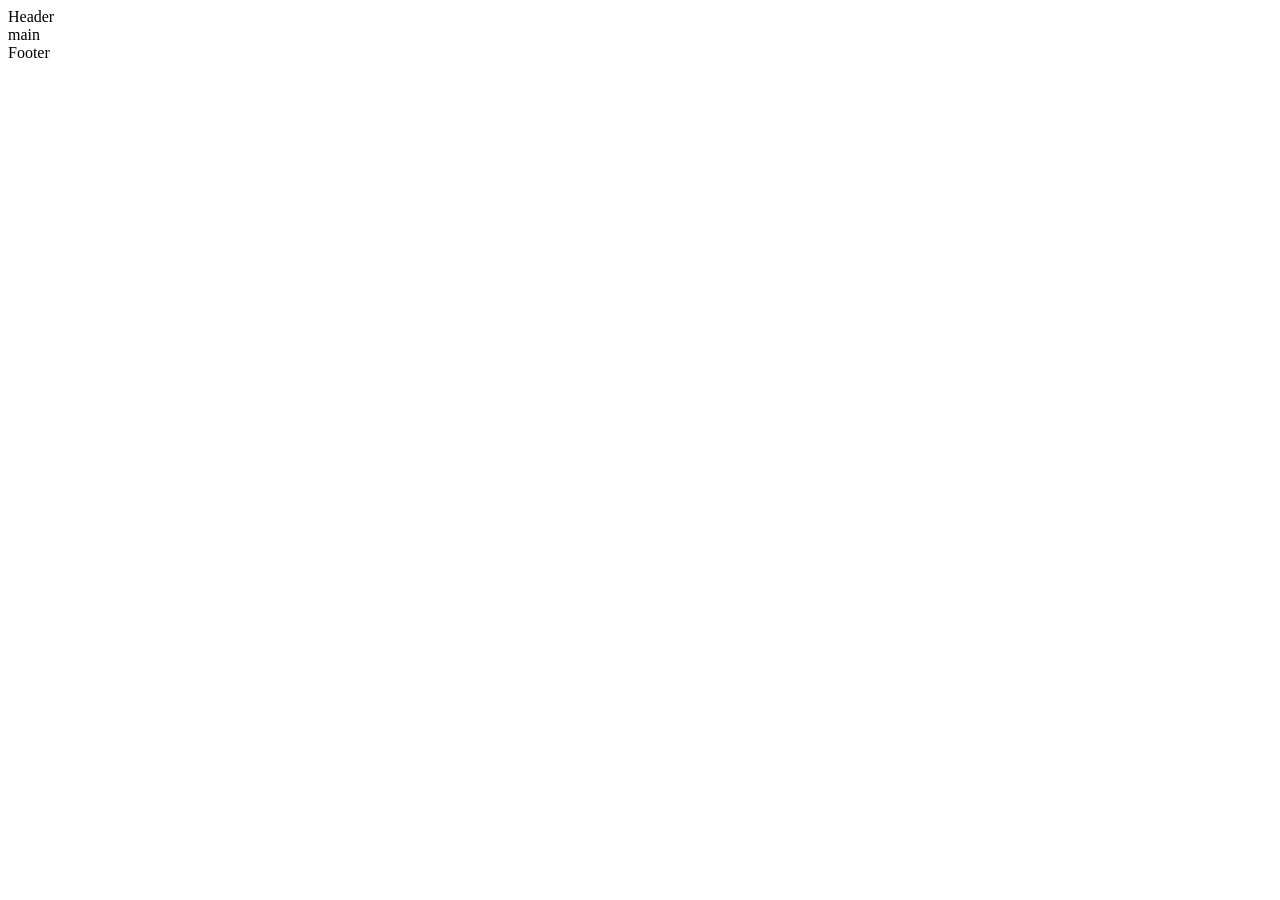
==== index.html @ 4579ea7b "adding intials files" ====
<!DOCTYPE html>
<html lang="en">
<head>
    <meta charset="UTF-8">
    <meta name="viewport" content="width=device-width, initial-scale=1.0">
    <title>Document</title>
</head>
<body>
    <header>Header</header>
    <main>main</main>
    <footer>Footer</footer>
</body>
</html>
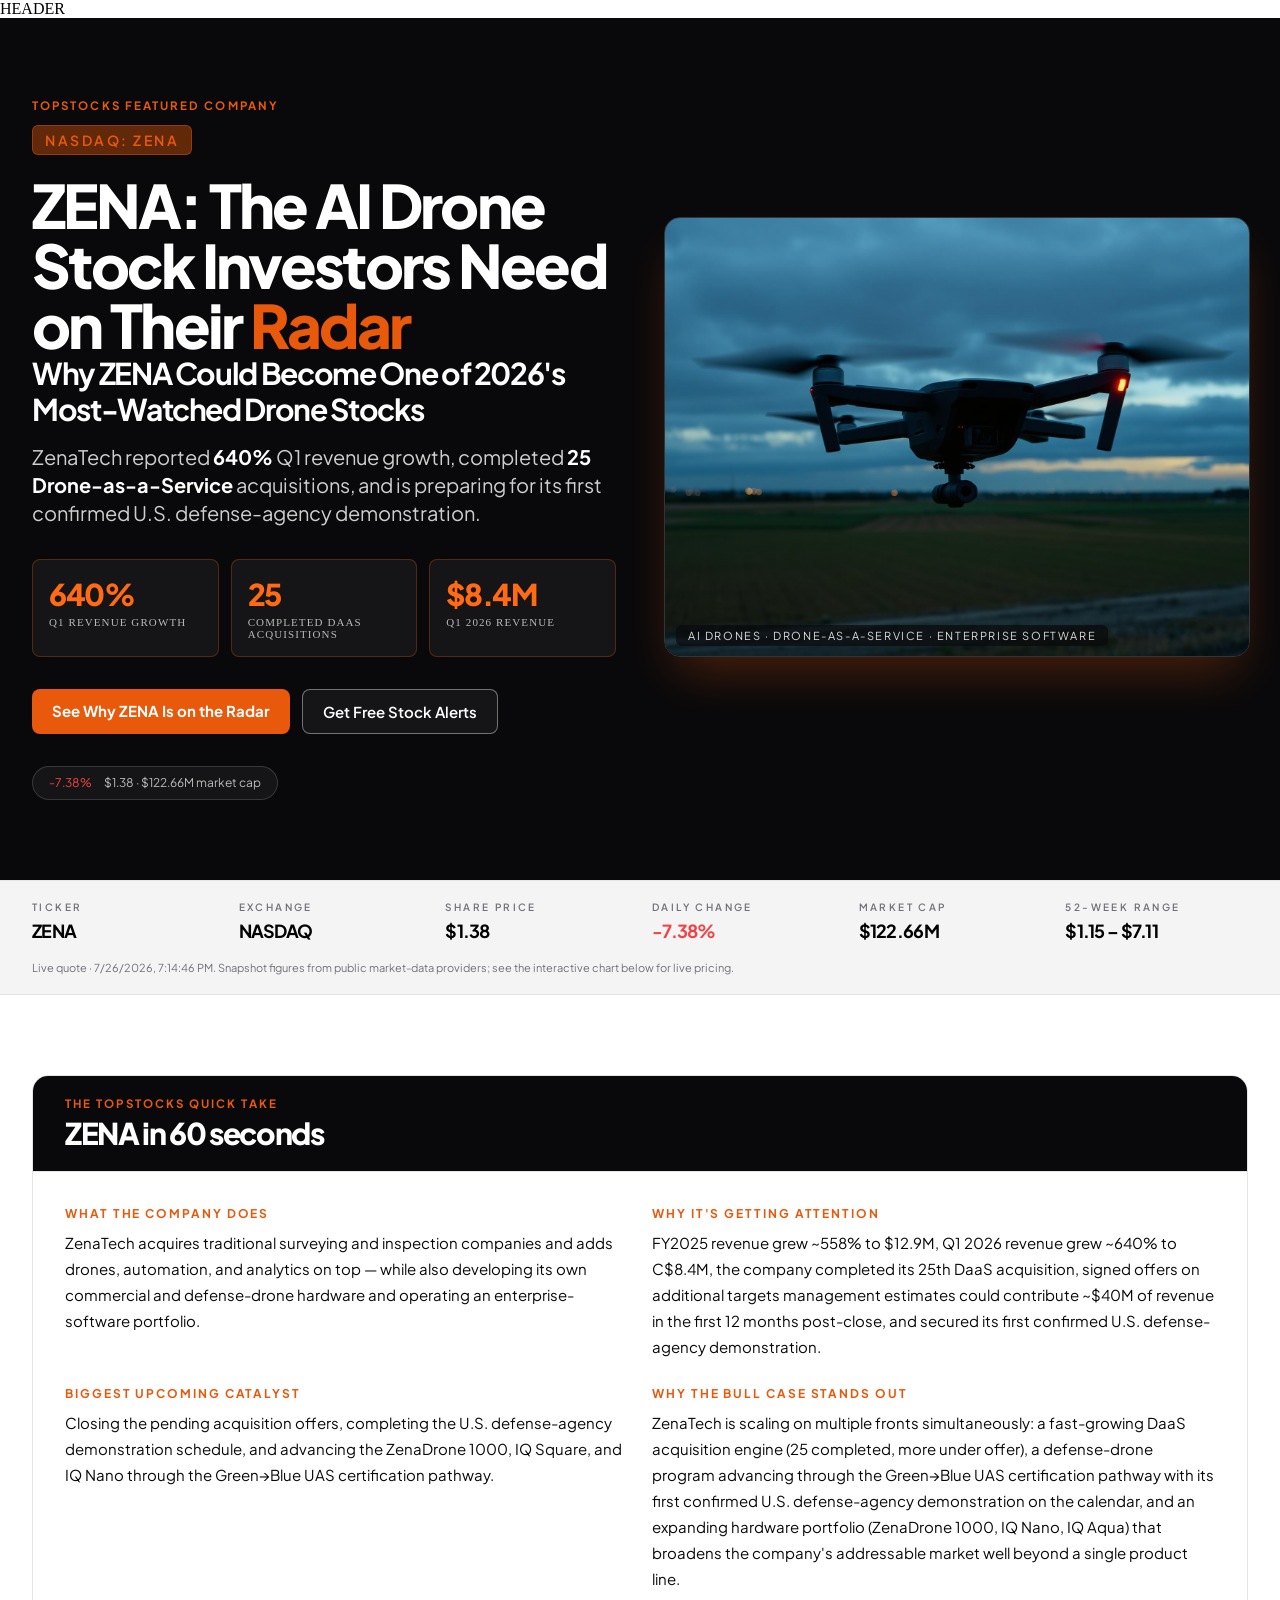
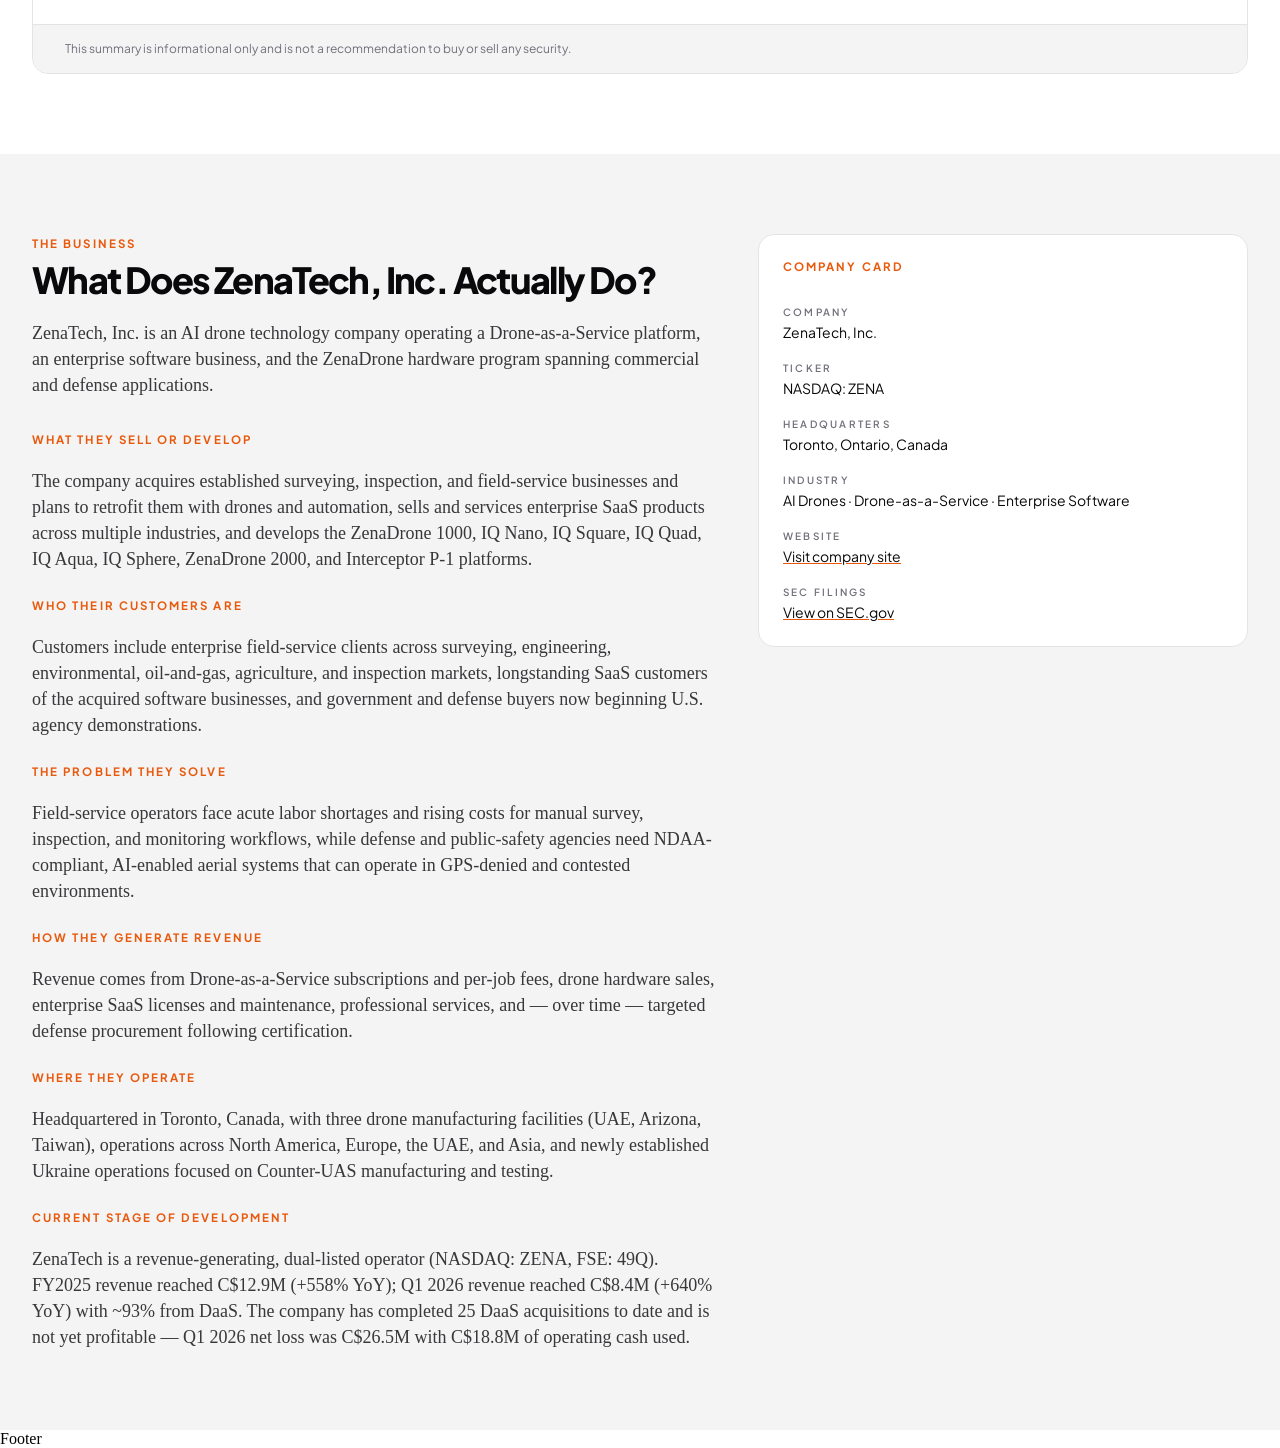
==== commit b23c10d0: "Adding Feature & Opportunity Section" ====
--- a/index.html
+++ b/index.html
@@ -1,13 +1,314 @@
-<!DOCTYPE html>
+<!doctype html>
 <html lang="en">
+
 <head>
-    <meta charset="UTF-8">
-    <meta name="viewport" content="width=device-width, initial-scale=1.0">
-    <title>Document</title>
+  <meta charset="UTF-8" />
+  <meta name="viewport" content="width=device-width, initial-scale=1.0" />
+  <title>Document</title>
+  <!-- Css link -->
+  <link rel="stylesheet" href="style.css" />
+  <!-- Fonts -->
+  <link rel="preconnect" href="https://fonts.googleapis.com" />
+  <link rel="preconnect" href="https://fonts.gstatic.com" crossorigin />
+  <link href="https://fonts.googleapis.com/css2?family=Plus+Jakarta+Sans:ital,wght@0,200..800;1,200..800&display=swap"
+    rel="stylesheet" />
 </head>
+
 <body>
-    <header>Header</header>
-    <main>main</main>
-    <footer>Footer</footer>
+  <header>HEADER</header>
+  <main>
+    <!-- Feature Section  -->
+    <section class="feature-sec" id="featured">
+      <div class="container">
+        <div class="feature-left">
+          <h4>TopStocks Featured Company</h4>
+          <h4>NASDAQ: ZENA</h4>
+          <h1>
+            ZENA: The AI Drone Stock Investors Need on Their
+            <span>Radar</span>
+          </h1>
+          <div class="feature-left-txt">
+            <span>
+              Why ZENA Could Become One of 2026's Most-Watched Drone Stocks
+            </span>
+            <br />
+            <p>
+              ZenaTech reported <strong>640%</strong> Q1 revenue growth,
+              completed
+              <strong>25 Drone-as-a-Service</strong>
+              acquisitions, and is preparing for its first confirmed U.S.
+              defense-agency demonstration.
+            </p>
+          </div>
+          <div class="feature-left-stat">
+            <div>
+              <p>640%</p>
+              <p>Q1 Revenue Growth</p>
+            </div>
+            <div>
+              <p>25</p>
+              <p>Completed DaaS Acquisitions</p>
+            </div>
+            <div>
+              <p>$8.4M</p>
+              <p>Q1 2026 Revenue</p>
+            </div>
+          </div>
+          <div class="feature-left-btn">
+            <a href="#opportunity">See Why ZENA Is on the Radar</a>
+            <a href="#email-signup">Get Free Stock Alerts</a>
+          </div>
+          <div class="feature-left-market">
+            <span>-7.38%</span>
+            <span>$1.38 · $122.66M market cap</span>
+          </div>
+        </div>
+        <div class="feature-right">
+          <img src="assests/featured-hero-zena-DOlm9r0h.jpg"
+            alt="Editorial image representing ZenaTech, Inc. operations" />
+          <div class="feature-right-txt">
+            AI Drones · Drone-as-a-Service · Enterprise Software
+          </div>
+        </div>
+      </div>
+    </section>
+    <!-- Service Section -->
+    <section class="service-sec">
+      <div class="container">
+        <div class="service-box-parent">
+          <div class="service-box">
+            <p>Ticker</p>
+            <p>ZENA</p>
+          </div>
+          <div class="service-box">
+            <p>Exchange</p>
+            <p>NASDAQ</p>
+          </div>
+          <div class="service-box">
+            <p>Share Price</p>
+            <p>$1.38</p>
+          </div>
+          <div class="service-box">
+            <p>Daily Change</p>
+            <p>-7.38%</p>
+          </div>
+          <div class="service-box">
+            <p>Market Cap</p>
+            <p>$122.66M</p>
+          </div>
+          <div class="service-box">
+            <p>52-Week Range</p>
+            <p>$1.15 – $7.11</p>
+          </div>
+        </div>
+        <p class="service-txt">
+          Live quote · 7/26/2026, 7:14:46 PM. Snapshot figures from public
+          market-data providers; see the interactive chart below for live
+          pricing.
+        </p>
+      </div>
+    </section>
+    <!-- Quick Section -->
+    <section class="quick-sec">
+      <div class="container">
+        <div class="quick-card">
+          <div class="quick-card-top">
+            <p>The TopStocks Quick Take</p>
+            <h2>ZENA in 60 seconds</h2>
+          </div>
+          <div class="quick-card-bottom">
+            <div class="quick-card-body">
+              <span> What The Company Does</span>
+              <p>
+                ZenaTech acquires traditional surveying and inspection
+                companies and adds drones, automation, and analytics on top —
+                while also developing its own commercial and defense-drone
+                hardware and operating an enterprise-software portfolio.
+              </p>
+            </div>
+            <div class="quick-card-body">
+              <span>Why It's Getting Attention</span>
+              <p>
+                FY2025 revenue grew ~558% to $12.9M, Q1 2026 revenue grew
+                ~640% to C$8.4M, the company completed its 25th DaaS
+                acquisition, signed offers on additional targets management
+                estimates could contribute ~$40M of revenue in the first 12
+                months post-close, and secured its first confirmed U.S.
+                defense-agency demonstration.
+              </p>
+            </div>
+            <div class="quick-card-body">
+              <span> Biggest Upcoming Catalyst</span>
+              <p>
+                Closing the pending acquisition offers, completing the U.S.
+                defense-agency demonstration schedule, and advancing the
+                ZenaDrone 1000, IQ Square, and IQ Nano through the Green→Blue
+                UAS certification pathway.
+              </p>
+            </div>
+            <div class="quick-card-body">
+              <span>Why The Bull Case Stands Out</span>
+              <p>
+                ZenaTech is scaling on multiple fronts simultaneously: a
+                fast-growing DaaS acquisition engine (25 completed, more under
+                offer), a defense-drone program advancing through the
+                Green→Blue UAS certification pathway with its first confirmed
+                U.S. defense-agency demonstration on the calendar, and an
+                expanding hardware portfolio (ZenaDrone 1000, IQ Nano, IQ
+                Aqua) that broadens the company's addressable market well
+                beyond a single product line.
+              </p>
+            </div>
+          </div>
+          <div class="quick-card-txt">
+            This summary is informational only and is not a recommendation to
+            buy or sell any security.
+          </div>
+        </div>
+      </div>
+    </section>
+    <!-- Opportunity Section -->
+    <section class="opportunity-sec" id="opportunity">
+      <div class="container">
+        <div class="opportunity-sec-left">
+          <span>The Business</span>
+          <h2>
+            What Does ZenaTech, Inc. Actually Do?
+          </h2>
+          <p>
+            ZenaTech, Inc. is an AI drone technology company operating a
+            Drone-as-a-Service platform, an enterprise software business, and
+            the ZenaDrone hardware program spanning commercial and defense
+            applications.
+          </p>
+          <div class="opportunity-card">
+            <div class="opportunity-card-body">
+              <span>
+                What they sell or develop
+              </span>
+              <p>
+                The company acquires established surveying, inspection, and
+                field-service businesses and plans to retrofit them with
+                drones and automation, sells and services enterprise SaaS
+                products across multiple industries, and develops the
+                ZenaDrone 1000, IQ Nano, IQ Square, IQ Quad, IQ Aqua, IQ
+                Sphere, ZenaDrone 2000, and Interceptor P-1 platforms.
+              </p>
+            </div>
+            <div class="opportunity-card-body">
+              <span>
+                Who their customers are
+              </span>
+              <p>
+                Customers include enterprise field-service clients across
+                surveying, engineering, environmental, oil-and-gas,
+                agriculture, and inspection markets, longstanding SaaS
+                customers of the acquired software businesses, and government
+                and defense buyers now beginning U.S. agency demonstrations.
+              </p>
+            </div>
+            <div class="opportunity-card-body">
+              <span>
+                The problem they solve
+              </span>
+              <p>
+                Field-service operators face acute labor shortages and rising
+                costs for manual survey, inspection, and monitoring workflows,
+                while defense and public-safety agencies need NDAA-compliant,
+                AI-enabled aerial systems that can operate in GPS-denied and
+                contested environments.
+              </p>
+            </div>
+            <div class="opportunity-card-body">
+              <span>
+                How they generate revenue
+              </span>
+              <p>
+                Revenue comes from Drone-as-a-Service subscriptions and
+                per-job fees, drone hardware sales, enterprise SaaS licenses
+                and maintenance, professional services, and — over time —
+                targeted defense procurement following certification.
+              </p>
+            </div>
+            <div class="opportunity-card-body">
+              <span>
+                Where they operate
+              </span>
+              <p>
+                Headquartered in Toronto, Canada, with three drone
+                manufacturing facilities (UAE, Arizona, Taiwan), operations
+                across North America, Europe, the UAE, and Asia, and newly
+                established Ukraine operations focused on Counter-UAS
+                manufacturing and testing.
+              </p>
+            </div>
+            <div class="opportunity-card-body">
+              <span>
+                Current stage of development
+              </span>
+              <p>
+                ZenaTech is a revenue-generating, dual-listed operator
+                (NASDAQ: ZENA, FSE: 49Q). FY2025 revenue reached C$12.9M
+                (+558% YoY); Q1 2026 revenue reached C$8.4M (+640% YoY) with
+                ~93% from DaaS. The company has completed 25 DaaS acquisitions
+                to date and is not yet profitable — Q1 2026 net loss was
+                C$26.5M with C$18.8M of operating cash used.
+              </p>
+            </div>
+          </div>
+        </div>
+        <div class="opportunity-sec-right">
+          <h4>Company Card</h4>
+          <div class="opportunity-sec-right-card">
+            <div class="opportunity-sec-right-card-body">
+              <p>
+                Company
+              </p>
+              <span>ZenaTech, Inc.</span>
+            </div>
+            <div class="opportunity-sec-right-card-body">
+              <p>
+                Ticker
+              </p>
+              <span>NASDAQ: ZENA</span>
+            </div>
+            <div class="opportunity-sec-right-card-body">
+              <p>
+                Headquarters
+              </p>
+              <span>Toronto, Ontario, Canada</span>
+            </div>
+            <div class="opportunity-sec-right-card-body">
+              <p>
+                Industry
+              </p>
+              <span>
+                AI Drones · Drone-as-a-Service · Enterprise Software
+              </span>
+            </div>
+            <div class="opportunity-sec-right-card-body">
+              <p>
+                Website
+              </p>
+              <span>
+                <a href="https://www.zenatech.com">Visit company site</a>
+              </span>
+            </div>
+            <div class="opportunity-sec-right-card-body">
+              <p>
+                SEC Filings
+              </p>
+              <span>
+                <a href="https://www.sec.gov/cgi-bin/browse-edgar?action=getcompany&amp;CIK=ZENA">View on SEC.gov</a>
+              </span>
+            </div>
+          </div>
+        </div>
+      </div>
+      </div>
+    </section>
+  </main>
+  <footer>Footer</footer>
 </body>
+
 </html>
--- a/style.css
+++ b/style.css
@@ -0,0 +1,358 @@
+* {
+  margin: 0px;
+  padding: 0px;
+}
+/* GERNAL CLASSES */
+.container {
+  width: 100%;
+  max-width: 76rem;
+  padding-inline: 1.25rem;
+  margin-inline: auto;
+}
+
+/* simple classes */
+.feature-sec {
+  background-color: #09090b;
+}
+.feature-sec .container {
+  padding: 5rem 0rem;
+  color: #ffffffcc;
+  display: grid;
+  grid-template-columns: repeat(2, minmax(0, 1fr));
+  gap: 3rem;
+  align-items: center;
+}
+.feature-left h4 {
+  font-size: 0.72rem;
+  font-weight: 700;
+  font-family: "Plus Jakarta Sans", sans-serif;
+  letter-spacing: 0.18em;
+  text-transform: uppercase;
+  color: #e9590c;
+}
+.feature-left h4:nth-child(2) {
+  display: inline-block;
+  font-family: "Plus Jakarta Sans", sans-serif;
+  font-weight: 600;
+  font-size: 0.875rem;
+  line-height: 1.25rem;
+  padding: 0.25rem 0.75rem;
+  margin-top: 0.75rem;
+  background-color: #e9590c66;
+  border: 1px solid #e9590c66;
+  border-radius: 6px;
+  color: #e9590c;
+}
+.feature-left h1 {
+  font-family: "Plus Jakarta Sans", sans-serif;
+  letter-spacing: -0.045em;
+  font-size: 3.75rem;
+  line-height: 1;
+  margin-top: 1.25rem;
+  font-weight: 900;
+  color: #ffffff;
+}
+.feature-left h1 span {
+  color: #e9590c;
+}
+.feature-left-txt span {
+  font-family: "Plus Jakarta Sans", sans-serif;
+  letter-spacing: -0.045em;
+  font-size: 1.875rem;
+  line-height: 2.25rem;
+  color: #ffffff;
+  font-weight: 700;
+  margin-top: 1.25rem;
+}
+.feature-left-txt p {
+  font-family: "Plus Jakarta Sans", sans-serif;
+  font-size: 1.25rem;
+  line-height: 1.75rem;
+  color: #ffffffcc;
+  margin-top: 1rem;
+}
+.feature-left-txt p strong {
+  color: #ffffff;
+  font-weight: bold;
+}
+.feature-left-stat {
+  margin-top: 2rem;
+  display: grid;
+  grid-template-columns: repeat(3, minmax(0, 1fr));
+  gap: 0.75rem;
+  max-width: 42rem;
+}
+.feature-left-stat div {
+  padding: 1rem;
+  background-color: #ffffff0d;
+  border: 1px solid #e9590c4d;
+  border-radius: 8px;
+}
+.feature-left-stat div p:first-child {
+  font-family: "Plus Jakarta Sans", sans-serif;
+  font-size: 1.875rem;
+  line-height: 2.25rem;
+  font-weight: 900;
+  color: #ff6a13;
+  letter-spacing: -0.045em;
+}
+.feature-left-stat div p:nth-child(2) {
+  letter-spacing: 0.1em;
+  font-size: 11px;
+  color: #ffffffb3;
+  text-transform: uppercase;
+  margin-top: 0.25rem;
+  font-weight: 100;
+}
+.feature-left-btn {
+  margin-top: 2rem;
+  display: flex;
+  gap: 0.75rem;
+}
+.feature-left-btn a:first-child {
+  width: auto;
+  color: #ffffff;
+  font-weight: 700;
+  font-size: 15px;
+  padding: 0.75rem 1.25rem;
+  background-color: #e9590c;
+  border-radius: 8px;
+  text-decoration: none;
+  font-family: "Plus Jakarta Sans", sans-serif;
+}
+.feature-left-btn a:last-child {
+  width: auto;
+  color: #ffffff;
+  font-weight: 600;
+  font-size: 15px;
+  padding: 0.75rem 1.25rem;
+  background-color: #ffffff0d;
+  border: 1px solid #ffffff66;
+  border-radius: 8px;
+  text-decoration: none;
+  font-family: "Plus Jakarta Sans", sans-serif;
+}
+.feature-left-market {
+  margin-top: 2rem;
+  color: #ffffffb3;
+  padding: 0.5rem 1rem;
+  background-color: #ffffff0d;
+  border: 1px solid #ffffff26;
+  border-radius: 20px;
+  display: inline-flex;
+  align-items: center;
+  gap: 0.75rem;
+  font-family: "Plus Jakarta Sans", sans-serif;
+  font-size: 0.75rem;
+  line-height: 1rem;
+}
+.feature-left-market span:first-child {
+  color: #ef4444;
+}
+.feature-right img {
+  width: 100%;
+  height: 100%;
+  object-fit: cover;
+  aspect-ratio: 4/3;
+  border: 1px solid #ffffff2d;
+  border-radius: 1rem;
+  overflow: hidden;
+  box-shadow: 0 25px 50px -12px #e9590c4d;
+}
+.feature-right-txt {
+  color: #ffffffd9;
+  letter-spacing: 0.1rem;
+  text-transform: uppercase;
+  font-family: "Plus Jakarta Sans", sans-serif;
+  font-size: 11px;
+  padding: 0.25rem 0.75rem;
+  background-color: #09090bb3;
+  border-radius: 6px;
+  display: inline-block;
+  position: relative;
+  top: -2.25rem;
+  left: 0.75rem;
+}
+
+/* SERVICE SECTION */
+.service-sec {
+  background-color: #f4f4f5;
+  border-top: 1px solid #e4e4e7;
+  border-bottom: 1px solid #e4e4e7;
+  padding: 1.25rem 0rem;
+}
+.service-box-parent {
+  display: grid;
+  grid-template-columns: repeat(6, minmax(0, 1fr));
+  row-gap: 1rem;
+  column-gap: 1.5rem;
+}
+.service-box p:first-child {
+  color: #71717a;
+  letter-spacing: 0.15rem;
+  text-transform: uppercase;
+  font-weight: 600;
+  font-size: 10px;
+  font-family: "Plus Jakarta Sans", sans-serif;
+}
+.service-box:nth-child(4) p:last-child {
+  color: #ef4444;
+}
+.service-box p:last-child {
+  font-family: "Plus Jakarta Sans", sans-serif;
+  letter-spacing: -0.045rem;
+  font-size: 1.125rem;
+  line-height: 1.75rem;
+  color: 09090b;
+  font-weight: 700;
+  margin-top: 0.25rem;
+}
+.service-txt {
+  color: #71717a;
+  font-family: "Plus Jakarta Sans", sans-serif;
+  font-size: 11px;
+  margin-top: 1rem;
+}
+
+/* QUICK SECTION */
+.quick-sec {
+  padding: 5rem 0rem;
+}
+.quick-card {
+  border: 1px solid #e4e4e7;
+  border-radius: 1rem;
+  overflow: hidden;
+}
+.quick-card-top {
+  padding: 1.25rem 2rem;
+  background-color: #09090b;
+  border-bottom: 1px solid #e4e4e7;
+}
+.quick-card-top p {
+  font-size: 0.72rem;
+  font-weight: 700;
+  font-family: "Plus Jakarta Sans", sans-serif;
+  letter-spacing: 0.18em;
+  text-transform: uppercase;
+  color: #e9590c;
+}
+.quick-card-top h2 {
+  font-family: "Plus Jakarta Sans", sans-serif;
+  letter-spacing: -0.045em;
+  font-size: 1.875rem;
+  line-height: 2.25rem;
+  color: #ffffff;
+  font-weight: 900;
+  margin-top: 0.25rem;
+}
+.quick-card-bottom {
+  padding: 2rem;
+  display: grid;
+  grid-template-columns: repeat(2, minmax(0, 1fr));
+  gap: 1.5rem;
+}
+.quick-card-body span {
+  letter-spacing: 0.12rem;
+  text-transform: uppercase;
+  font-family: "Plus Jakarta Sans", sans-serif;
+  font-weight: 700;
+  font-size: 0.75rem;
+  line-height: 1rem;
+  color: #e9590c;
+}
+.quick-card-body p {
+  font-family: "Plus Jakarta Sans", sans-serif;
+  color: #09090b;
+  line-height: 1.625rem;
+  font-size: 15px;
+  margin-top: 0.5rem;
+}
+.quick-card-txt {
+  font-family: "Plus Jakarta Sans", sans-serif;
+  color: #71717a;
+  font-size: 0.75rem;
+  line-height: 1rem;
+  padding: 1rem 2rem;
+  background-color: #f4f4f5;
+  border-top: 1px solid #e4e4e7;
+}
+
+/* OPPORTUNITY SECTION */
+.opportunity-sec {
+  padding: 5rem 0rem;
+  background-color: #f4f4f5;
+}
+.opportunity-sec .container {
+  display: grid;
+  grid-template-columns: 1.4fr 1fr;
+  gap: 2.5rem;
+}
+.opportunity-sec-left span,
+.opportunity-card-body span,
+.opportunity-sec-right h4 {
+  font-family: "Plus Jakarta Sans", sans-serif;
+  font-size: 0.72rem;
+  font-weight: 700;
+  letter-spacing: 0.18em;
+  text-transform: uppercase;
+  color: #e9590c;
+}
+.opportunity-sec-left h2 {
+  font-family: "Plus Jakarta Sans", sans-serif;
+  letter-spacing: -0.045em;
+  font-size: 2.25rem;
+  line-height: 2.5rem;
+  color: #09090b;
+  font-weight: 900;
+  margin-top: 0.5rem;
+}
+.opportunity-sec-left p {
+  color: #09090bcc;
+  line-height: 1.625rem;
+  font-size: 1.125rem;
+  margin-top: 1.25rem;
+}
+.opportunity-card {
+  margin-top: 2rem;
+}
+.opportunity-card-body{
+  margin-top: 1.5rem;
+}
+.opportunity-sec-right {
+  position: sticky;
+  top: 25rem;
+  padding: 1.5rem;
+  background-color: #ffffff;
+  border: 1px solid #e4e4e7;
+  border-radius: 1rem;
+  height: fit-content;
+}
+.opportunity-sec-right-card {
+  font-family: "Plus Jakarta Sans", sans-serif;
+  margin-top: 0.75rem;
+  font-size: 0.875rem;
+  line-height: 1.25rem;
+  display: flex;
+  flex-direction: column;
+}
+.opportunity-sec-right-card-body{
+  margin-top: 1rem;
+}
+.opportunity-sec-right-card-body p {
+  color: #71717a;
+  letter-spacing: 0.14rem;
+  text-transform: uppercase;
+  font-family: "Plus Jakarta Sans", sans-serif;
+  font-weight: 600;
+  font-size: 10px;
+}
+.opportunity-sec-right-card-body span {
+  color: #09090b;
+  font-size: 0.875rem;
+  line-height: 1.25rem;
+}
+.opportunity-sec-right-card-body span a{
+  text-decoration-color: #e9590c;
+  text-decoration-line: underline;
+  color: #09090b;
+}
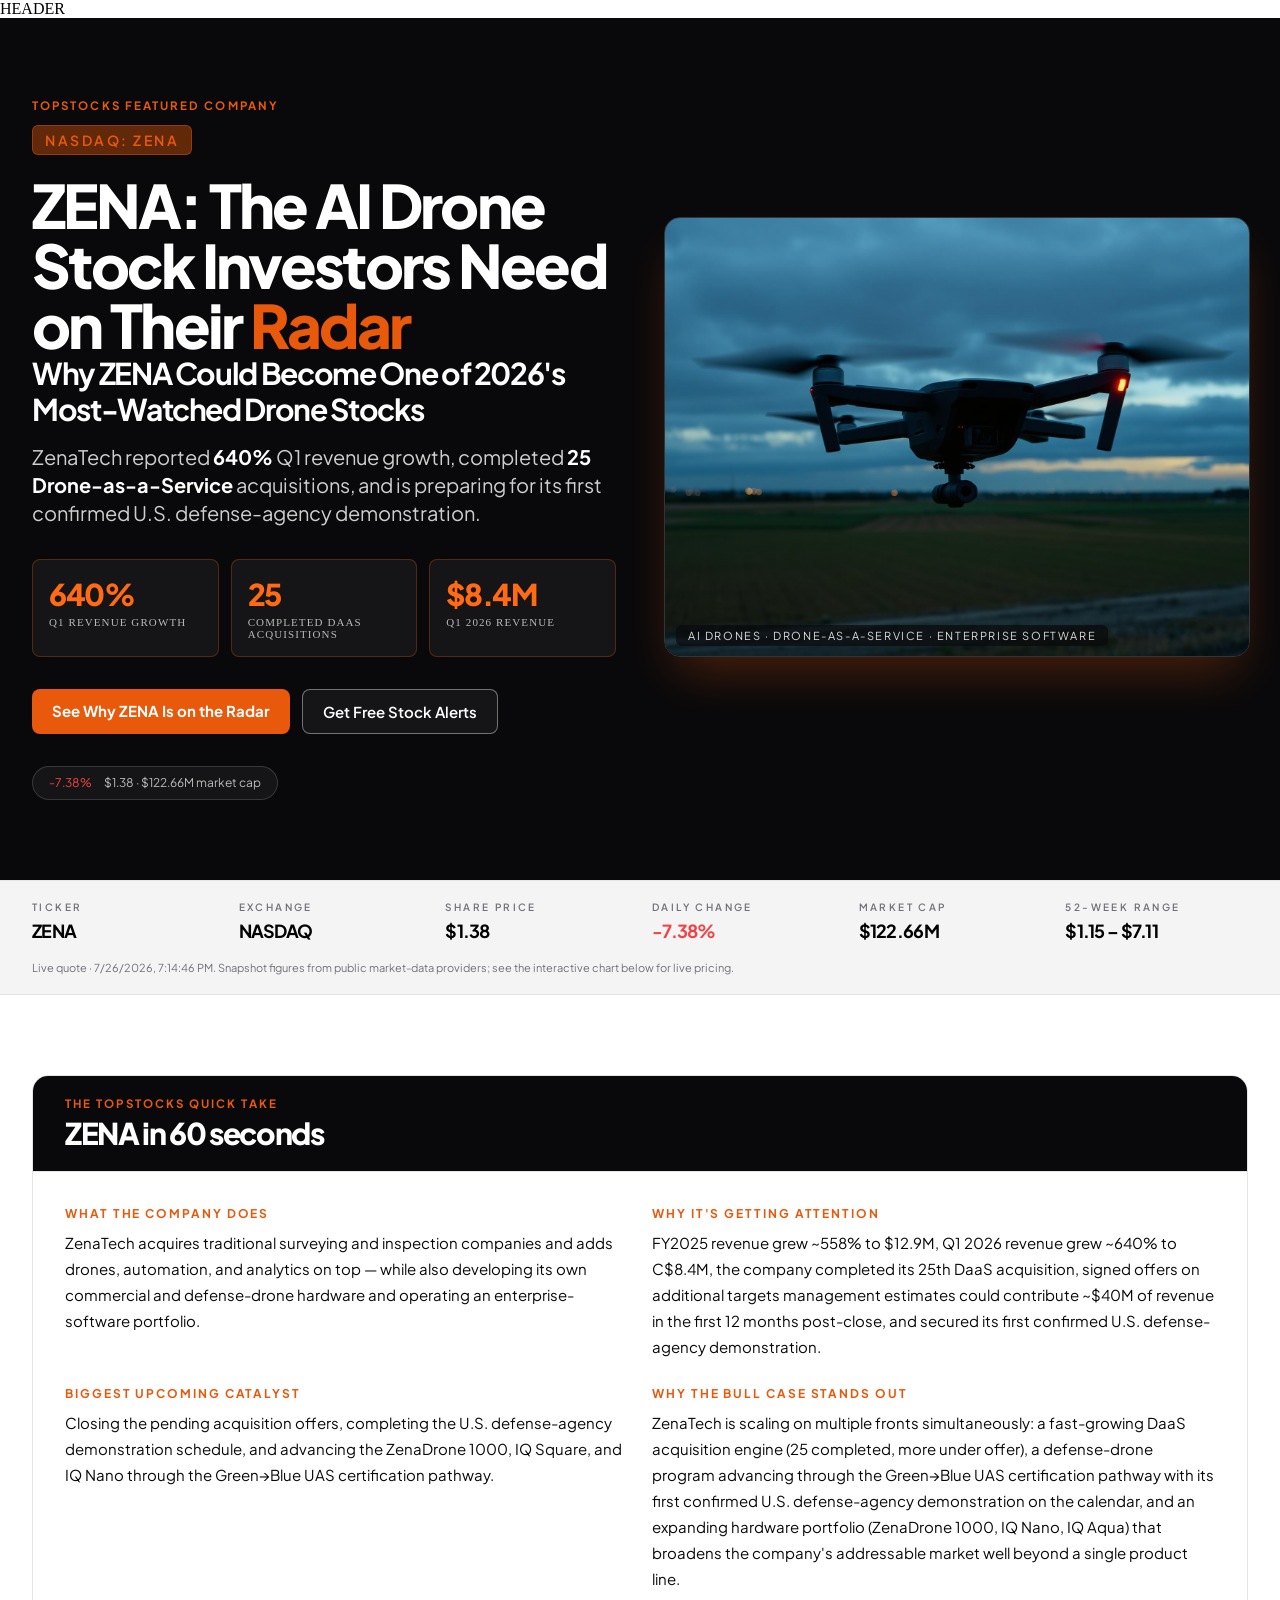
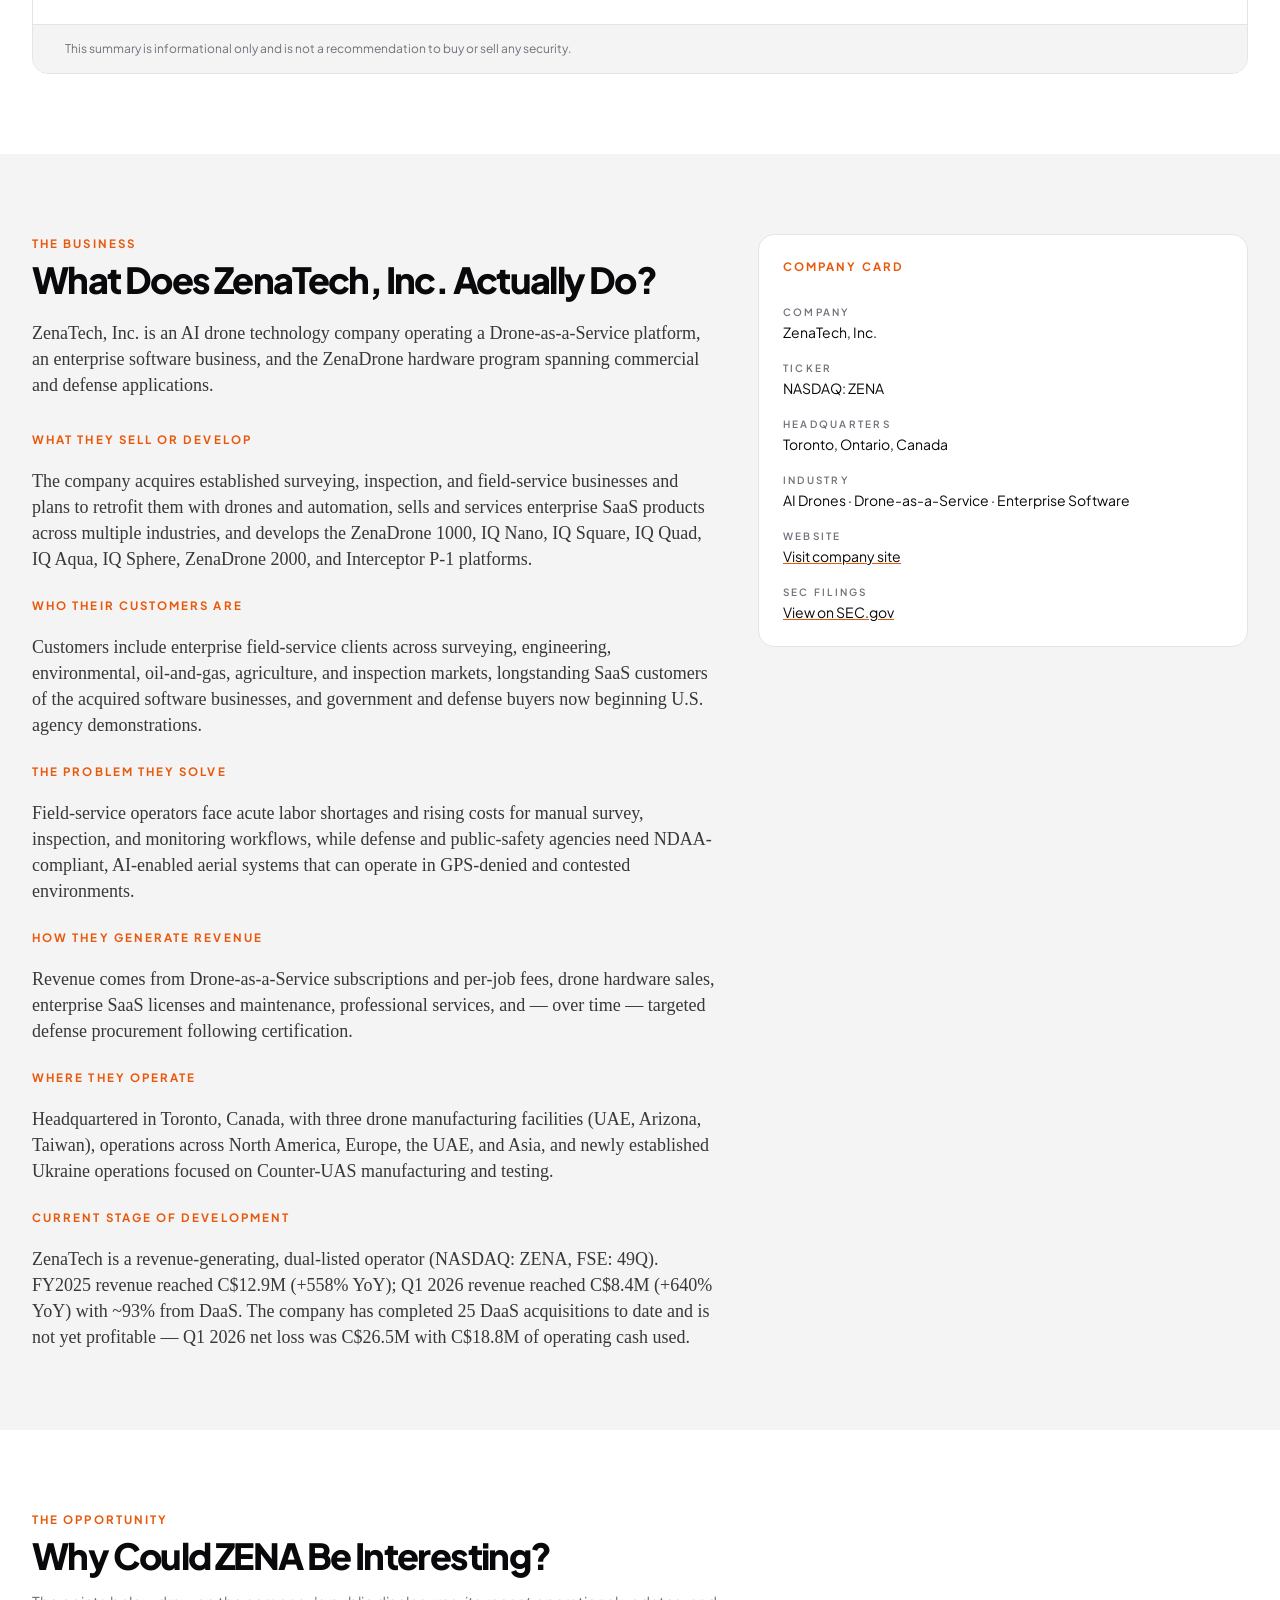
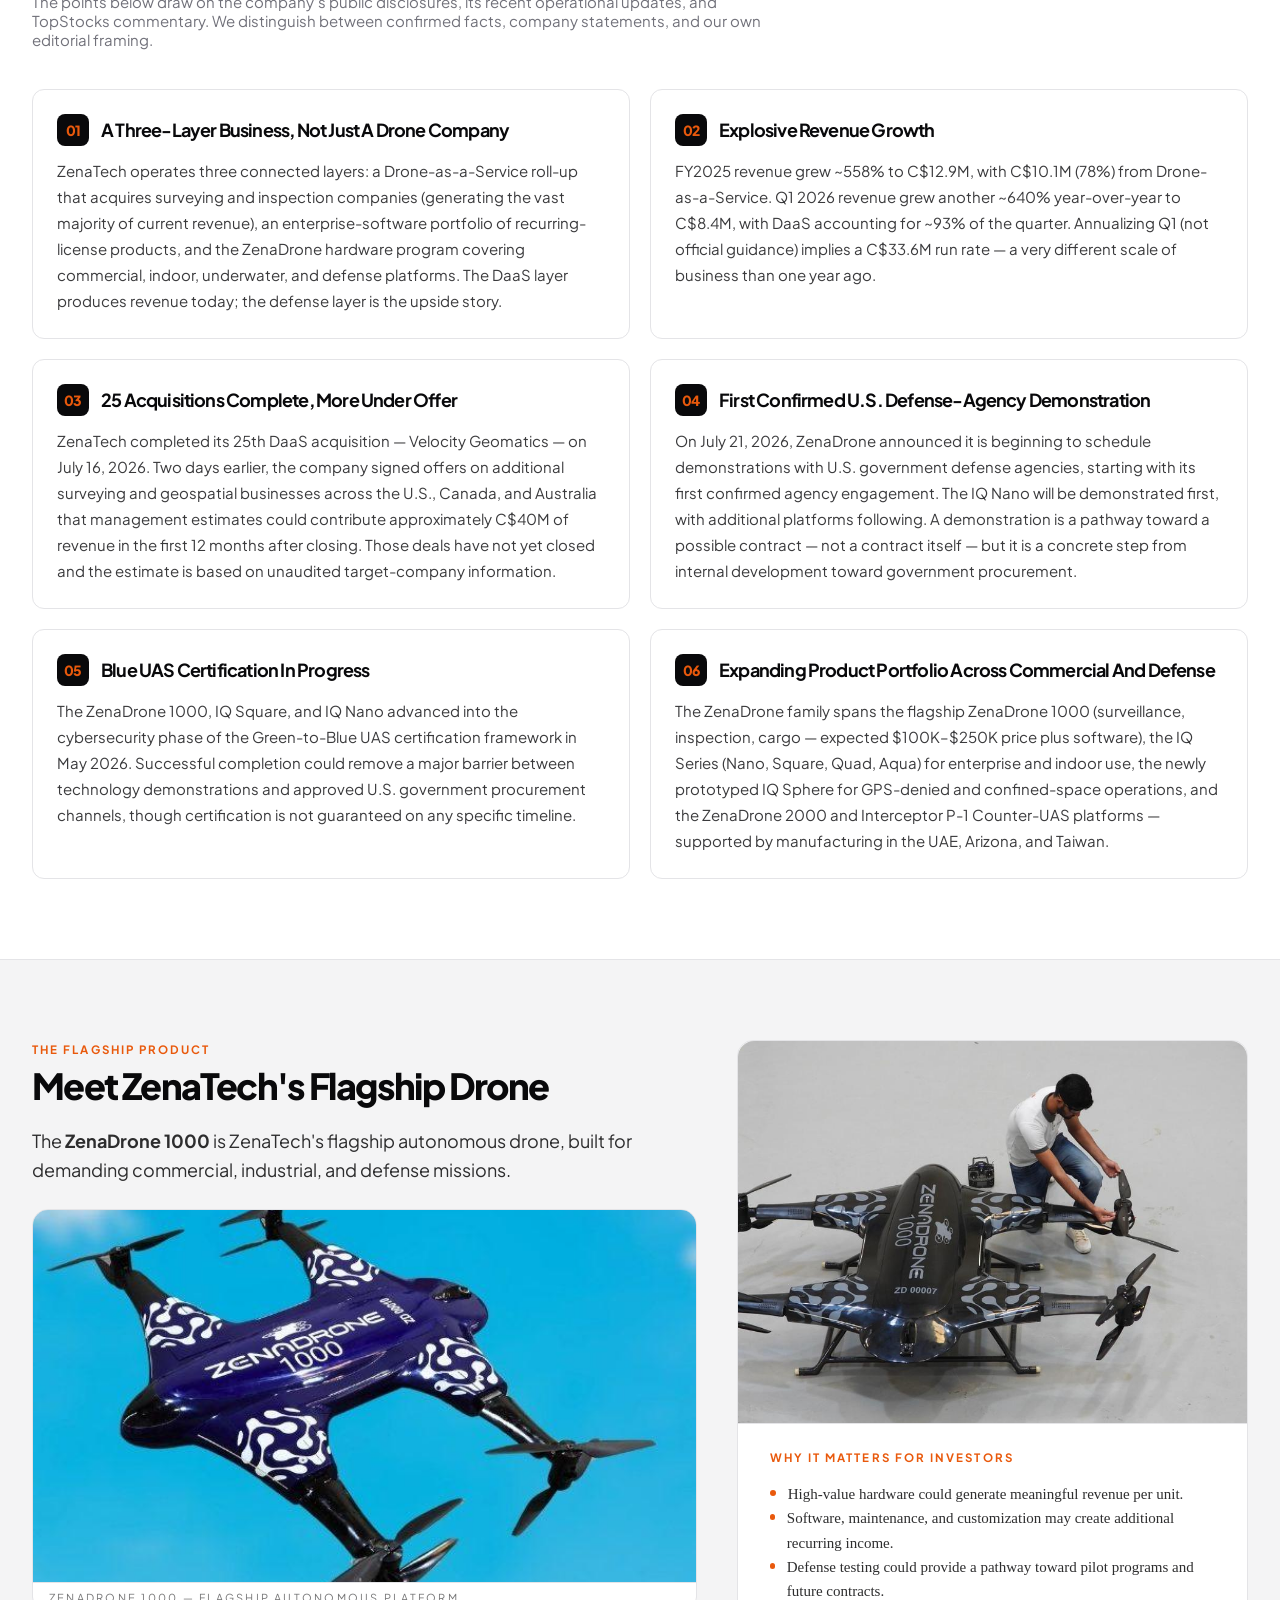
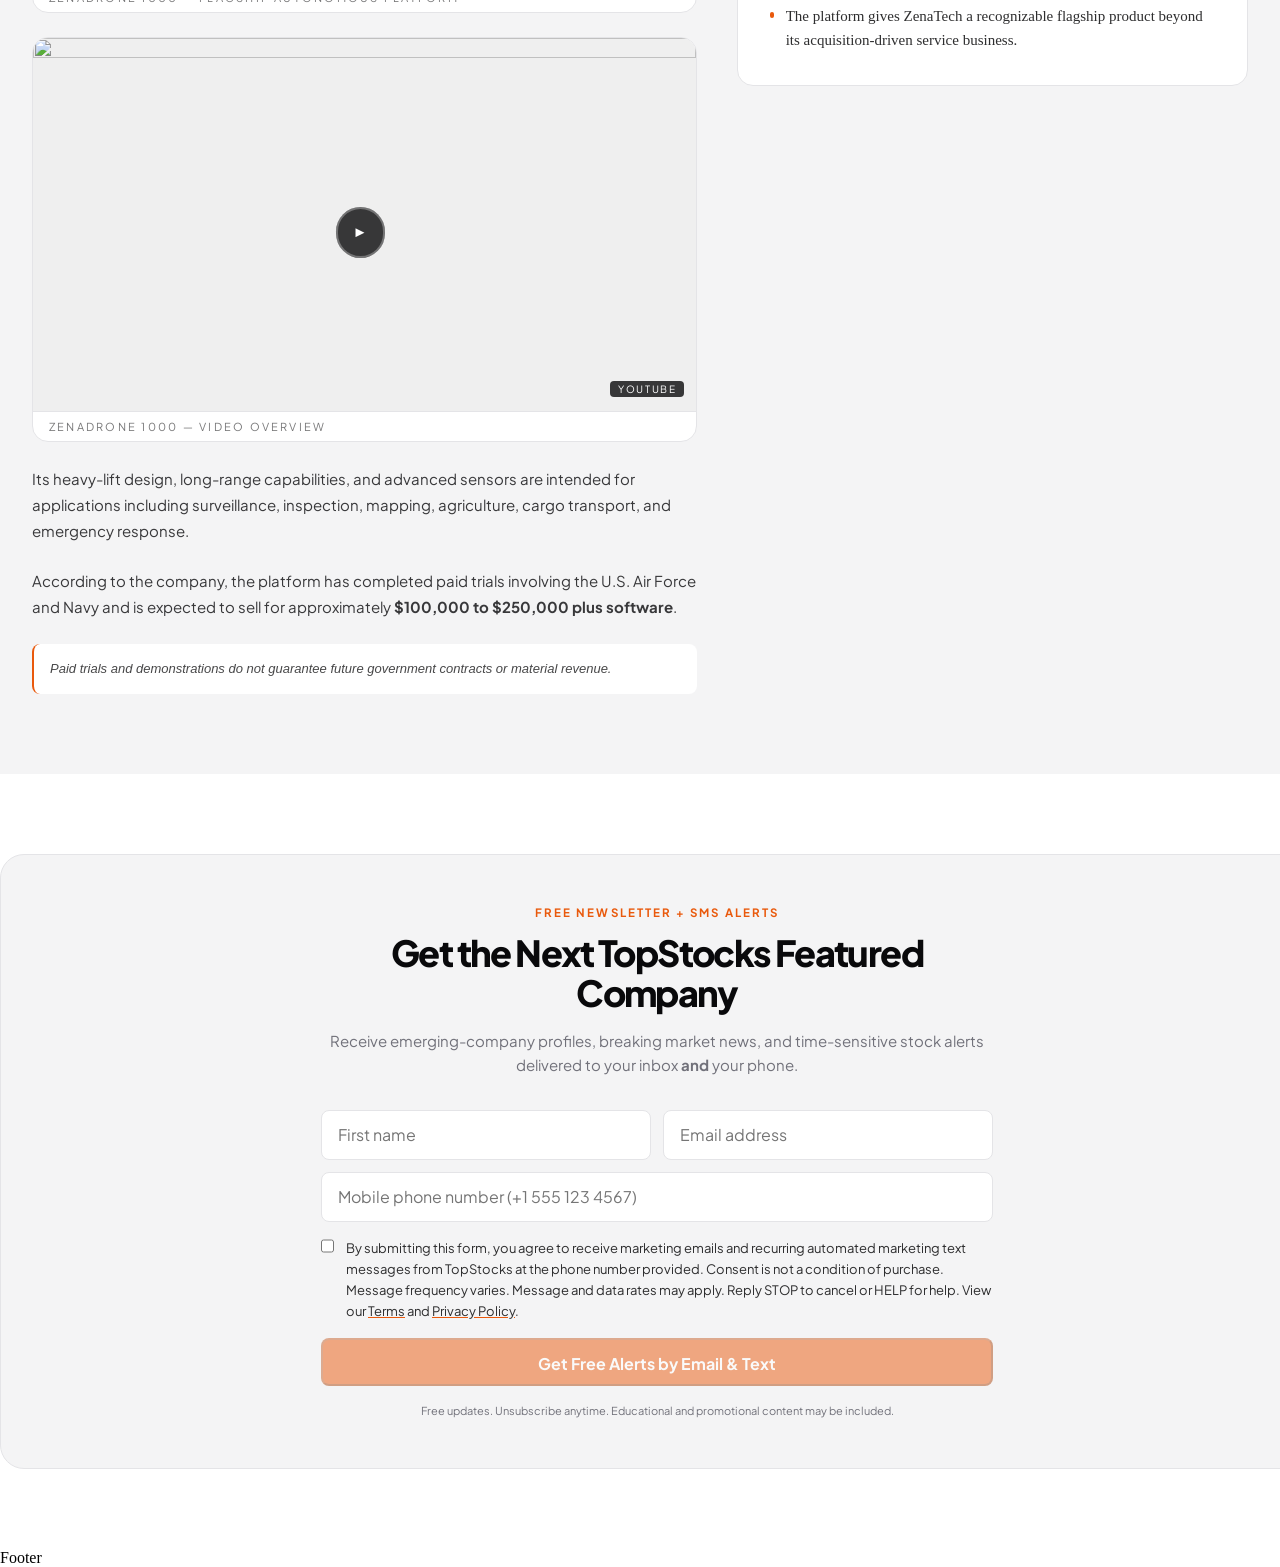
==== commit 47cb882e: "Adding Interest Flagship & conatct Section" ====
--- a/index.html
+++ b/index.html
@@ -307,6 +307,186 @@
       </div>
       </div>
     </section>
+    <!-- Interest Section -->
+    <section class="interest-sec">
+      <div class="container">
+        <div class="interest-sec-top">
+          <span>The Opportunity</span>
+          <h2>Why Could ZENA Be Interesting?</h2>
+          <p>The points below draw on the company's public disclosures, its
+            recent operational updates, and TopStocks commentary. We distinguish between confirmed facts, company
+            statements, and our own editorial framing.
+          </p>
+        </div>
+        <div class="interest-sec-bottom">
+          <div class="interest-sec-card">
+            <div>
+              <span>01</span>
+              <h3>A Three-Layer Business, Not Just A Drone Company</h3>
+            </div>
+            <p>ZenaTech operates three connected layers: a
+              Drone-as-a-Service roll-up that acquires surveying and inspection companies (generating the vast majority
+              of
+              current revenue), an enterprise-software portfolio of recurring-license products, and the ZenaDrone
+              hardware
+              program covering commercial, indoor, underwater, and defense platforms. The DaaS layer produces revenue
+              today; the defense layer is the upside story.</p>
+          </div>
+          <div class="interest-sec-card">
+            <div>
+              <span>02</span>
+              <h3>Explosive Revenue Growth</h3>
+            </div>
+            <p>FY2025 revenue grew ~558% to C$12.9M, with C$10.1M
+              (78%) from Drone-as-a-Service. Q1 2026 revenue grew another ~640% year-over-year to C$8.4M, with DaaS
+              accounting for ~93% of the quarter. Annualizing Q1 (not official guidance) implies a C$33.6M run rate — a
+              very different scale of business than one year ago.</p>
+          </div>
+          <div class="interest-sec-card">
+            <div>
+              <span>03</span>
+              <h3>25 Acquisitions Complete, More Under Offer</h3>
+            </div>
+            <p>ZenaTech completed its 25th DaaS acquisition —
+              Velocity Geomatics — on July 16, 2026. Two days earlier, the company signed offers on additional surveying
+              and geospatial businesses across the U.S., Canada, and Australia that management estimates could
+              contribute
+              approximately C$40M of revenue in the first 12 months after closing. Those deals have not yet closed and
+              the
+              estimate is based on unaudited target-company information.</p>
+          </div>
+          <div class="interest-sec-card">
+            <div>
+              <span>04</span>
+              <h3>First Confirmed U.S. Defense-Agency Demonstration</h3>
+            </div>
+            <p>On July 21, 2026, ZenaDrone announced it is beginning
+              to schedule demonstrations with U.S. government defense agencies, starting with its first confirmed agency
+              engagement. The IQ Nano will be demonstrated first, with additional platforms following. A demonstration
+              is
+              a pathway toward a possible contract — not a contract itself — but it is a concrete step from internal
+              development toward government procurement.</p>
+          </div>
+          <div class="interest-sec-card">
+            <div>
+              <span>05</span>
+              <h3>Blue UAS Certification In Progress</h3>
+            </div>
+            <p>The ZenaDrone 1000, IQ Square, and IQ Nano advanced
+              into the cybersecurity phase of the Green-to-Blue UAS certification framework in May 2026. Successful
+              completion could remove a major barrier between technology demonstrations and approved U.S. government
+              procurement channels, though certification is not guaranteed on any specific timeline.</p>
+          </div>
+          <div class="interest-sec-card">
+            <div>
+              <span>06</span>
+              <h3>Expanding Product Portfolio Across Commercial And
+                Defense</h3>
+            </div>
+            <p>The ZenaDrone family spans the flagship ZenaDrone 1000
+              (surveillance, inspection, cargo — expected $100K–$250K price plus software), the IQ Series (Nano, Square,
+              Quad, Aqua) for enterprise and indoor use, the newly prototyped IQ Sphere for GPS-denied and
+              confined-space
+              operations, and the ZenaDrone 2000 and Interceptor P-1 Counter-UAS platforms — supported by manufacturing
+              in
+              the UAE, Arizona, and Taiwan.</p>
+          </div>
+        </div>
+      </div>
+    </section>
+    <!-- Flagship Section -->
+    <section class="flagship-sec">
+      <div class="container">
+        <div class="flagship-sec-left">
+          <span>The Flagship Product</span>
+          <h2>Meet ZenaTech's Flagship Drone</h2>
+          <p>The <strong>ZenaDrone 1000</strong> is ZenaTech's flagship
+            autonomous drone, built for demanding commercial, industrial, and defense missions.</p>
+          <figure><img src="assests/zenadrone-1000-flight-Bi5R-EEX.jpg" alt="ZenaDrone 1000 autonomous drone in flight"
+              loading="lazy">
+            <figcaption>
+              ZenaDrone 1000 — Flagship Autonomous Platform</figcaption>
+          </figure>
+          <figure><button type="button"><img src="https://i.ytimg.com/vi/YF959sABnHM/hqdefault.jpg" alt=""
+                loading="lazy"><span>▶</span><span>YouTube</span></button>
+            <figcaption>
+              ZenaDrone 1000 — Video Overview
+            </figcaption>
+          </figure>
+          <div class="flagship-sec-left-txt">
+            <p>Its heavy-lift design, long-range capabilities, and
+              advanced sensors are intended for applications including surveillance, inspection, mapping, agriculture,
+              cargo
+              transport, and emergency response.</p>
+            <p>According to the company, the platform has completed
+              paid trials involving the U.S. Air Force and Navy and is expected to sell for approximately
+              <strong>$100,000
+                to $250,000 plus software</strong>.</p>
+            <p>Paid trials
+              and demonstrations do not guarantee future government contracts or material revenue.</p>
+          </div>
+        </div>
+        <div class="flagship-sec-right">
+          <figure><img src="assests/zenadrone-1000-hangar-DrYUM8iN.jpg"
+              alt="ZenaDrone 1000 shown with a technician for scale" loading="lazy"></figure>
+          <span>Why It Matters for Investors</span>
+          <ul>
+            <li><span></span>
+              <p>High-value hardware could generate
+                meaningful revenue per unit.</p>
+            </li>
+            <li><span></span>
+              <p>Software, maintenance, and
+                customization may create additional recurring income.</p>
+            </li>
+            <li><span></span>
+              <p>Defense testing could provide a
+                pathway toward pilot programs and future contracts.</p>
+            </li>
+            <li><span></span>
+              <p>The platform gives ZenaTech a
+                recognizable flagship product beyond its acquisition-driven service business.</p>
+            </li>
+          </ul>
+        </div>
+      </div>
+    </section>
+    <!-- Contact Section -->
+    <section class="contact-sec" id="email-signup">
+      <div class="container">
+        <div class="contact-sec-sub-container">
+          <span> Free Newsletter + SMS Alerts</span>
+          <h2>Get the Next TopStocks Featured Company
+          </h2>
+          <p>Receive emerging-company profiles, breaking
+            market news, and time-sensitive stock alerts delivered to your inbox <strong>and</strong> your phone.</p>
+          <form>
+            <div class="contact-sec-top-input">
+              <input type="text" required="" autocomplete="name" maxlength="80"
+                placeholder="First name"
+                value="">
+              <input type="email" required="" autocomplete="email" maxlength="200"
+                placeholder="Email address"
+                value="">
+            </div>
+                <input class="contact-sec-bottom-input" type="tel" required="" autocomplete="tel" maxlength="20"
+              placeholder="Mobile phone number (+1 555 123 4567)"
+              value="">
+              <label>
+                <input
+                type="checkbox" required="">
+                <p>By submitting this
+                form, you agree to receive marketing emails and recurring automated marketing text messages from
+                TopStocks at the phone number provided. Consent is not a condition of purchase. Message frequency
+                varies. Message and data rates may apply. Reply STOP to cancel or HELP for help. View our <a href="#">Terms</a> and <a href="#">Privacy Policy</a>.</p>
+              </label>
+              <button type="submit" data-cta="email-sms-signup" disabled="">Get Free Alerts by Email &amp; Text</button>
+          </form>
+          <p>Free updates. Unsubscribe anytime. Educational and
+            promotional content may be included.</p>
+        </div>
+      </div>
+    </section>
   </main>
   <footer>Footer</footer>
 </body>
--- a/style.css
+++ b/style.css
@@ -289,7 +289,11 @@
 }
 .opportunity-sec-left span,
 .opportunity-card-body span,
-.opportunity-sec-right h4 {
+.opportunity-sec-right h4,
+.flagship-sec-left span,
+.flagship-sec-right span,
+.contact-sec-sub-container span,
+.interest-sec-top span {
   font-family: "Plus Jakarta Sans", sans-serif;
   font-size: 0.72rem;
   font-weight: 700;
@@ -315,12 +319,12 @@
 .opportunity-card {
   margin-top: 2rem;
 }
-.opportunity-card-body{
+.opportunity-card-body {
   margin-top: 1.5rem;
 }
 .opportunity-sec-right {
   position: sticky;
-  top: 25rem;
+  top: 3rem;
   padding: 1.5rem;
   background-color: #ffffff;
   border: 1px solid #e4e4e7;
@@ -335,7 +339,7 @@
   display: flex;
   flex-direction: column;
 }
-.opportunity-sec-right-card-body{
+.opportunity-sec-right-card-body {
   margin-top: 1rem;
 }
 .opportunity-sec-right-card-body p {
@@ -351,8 +355,334 @@
   font-size: 0.875rem;
   line-height: 1.25rem;
 }
-.opportunity-sec-right-card-body span a{
+.opportunity-sec-right-card-body span a {
   text-decoration-color: #e9590c;
   text-decoration-line: underline;
   color: #09090b;
 }
+
+/* INTEREST SECTION */
+.interest-sec {
+  padding: 5rem 0rem;
+}
+.interest-sec-top h2 {
+  font-family: "Plus Jakarta Sans", sans-serif;
+  letter-spacing: -0.045em;
+  font-size: 2.25rem;
+  line-height: 2.5rem;
+  color: #09090b;
+  font-weight: 900;
+  margin-top: 0.5rem;
+}
+.interest-sec-top p {
+  color: #71717a;
+  font-size: 15px;
+  font-family: "Plus Jakarta Sans", sans-serif;
+  margin-top: 1rem;
+  max-width: 60%;
+}
+.interest-sec-bottom {
+  display: grid;
+  grid-template-columns: repeat(2, minmax(0, 1fr));
+  gap: 1.25rem;
+  margin-top: 2.5rem;
+}
+.interest-sec-card {
+  padding: 1.5rem;
+  border: 1px solid #e4e4e7;
+  border-radius: 0.75rem;
+}
+.interest-sec-card div {
+  display: flex;
+  align-items: center;
+  gap: 0.75rem;
+}
+.interest-sec-card div span {
+  font-family: "Plus Jakarta Sans", sans-serif;
+  letter-spacing: -0.045em;
+  color: #e9590c;
+  font-weight: 900;
+  font-size: 0.875rem;
+  line-height: 1.25rem;
+  background-color: #09090b;
+  border-radius: 8px;
+  display: grid;
+  place-items: center;
+  width: 2rem;
+  height: 2rem;
+}
+.interest-sec-card div h3 {
+  font-family: "Plus Jakarta Sans", sans-serif;
+  letter-spacing: -0.045em;
+  color: #09090b;
+  font-weight: 700;
+  font-size: 1.125rem;
+  line-height: 1.75rem;
+}
+.interest-sec-card p {
+  color: #09090bcc;
+  line-height: 1.625rem;
+  font-size: 15px;
+  font-family: "Plus Jakarta Sans", sans-serif;
+  margin-top: 0.75rem;
+}
+/* FLAGSHIP SECTION */
+.flagship-sec {
+  padding: 5rem 0rem;
+  background-color: #f4f4f5;
+  border-top: 1px solid #e4e4e7;
+}
+.flagship-sec .container {
+  display: grid;
+  grid-template-columns: 1.3fr 1fr;
+  gap: 2.5rem;
+}
+.flagship-sec-left h2 {
+  font-family: "Plus Jakarta Sans", sans-serif;
+  letter-spacing: -0.045em;
+  font-size: 2.25rem;
+  line-height: 2.5rem;
+  color: #09090b;
+  font-weight: 900;
+  margin-top: 0.5rem;
+}
+.flagship-sec-left p {
+  font-family: "Plus Jakarta Sans", sans-serif;
+  color: #09090bd9;
+  line-height: 1.625;
+  font-size: 1.125rem;
+  margin-top: 1.25rem;
+}
+.flagship-sec-left figure {
+  border-radius: 1rem;
+  margin-top: 1.5rem;
+  border: 1px solid #e4e4e7;
+  background-color: #ffffff;
+  overflow: hidden;
+}
+.flagship-sec-left figure img,
+.flagship-sec-left img {
+  object-fit: cover;
+  width: 100%;
+  aspect-ratio: 16 / 9;
+  max-width: 100%;
+  height: auto;
+  display: block;
+}
+.flagship-sec-left figcaption {
+  color: #09090b8c;
+  letter-spacing: 0.14rem;
+  text-transform: uppercase;
+  font-family: "Plus Jakarta Sans", sans-serif;
+  font-size: 11px;
+  padding: 0.5rem 1rem;
+  border-top: 1px solid #e4e4e7;
+  overflow: hidden;
+}
+.flagship-sec-left figure button {
+  aspect-ratio: 16 / 9;
+  width: 100%;
+  overflow: hidden;
+  border: none;
+  object-fit: cover;
+  display: block;
+}
+.flagship-sec-left figure button span {
+  background-color: #09090bcc;
+  position: relative;
+  top: -50%;
+  left: 5%;
+  color: #ffffff;
+  padding: 1rem;
+  border-radius: 100px;
+  place-items: center;
+  border: 2px solid #ffffff4d;
+}
+.flagship-sec-left figure button span:nth-child(3) {
+  background-color: #09090bcc;
+  font-family: "Plus Jakarta Sans", sans-serif;
+  letter-spacing: 0.1rem;
+  font-weight: 400;
+  font-size: 10px;
+  position: relative;
+  left: 39%;
+  top: -8%;
+  color: #ffffff;
+  padding: 0.125rem 0.5rem;
+  border-radius: 0.25rem;
+  place-items: center;
+  border: none;
+}
+.flagship-sec-left-txt p {
+  color: #09090bcc;
+  line-height: 1.625rem;
+  margin-top: 1.5rem;
+  font-size: 15px;
+  font-family: "Plus Jakarta Sans", sans-serif;
+}
+.flagship-sec-left-txt p:last-child {
+  padding: 0.75rem 1rem;
+  font-style: italic;
+  color: #09090bbf;
+  background-color: #ffffff;
+  border-left: 2px solid #e9590c;
+  border-radius: 8px;
+  margin-top: 1.5rem;
+  font-size: 13px;
+  font-family: "Plus Jakarta Sans", sans-serif;
+}
+.flagship-sec-right {
+  padding: 2rem;
+  background-color: #ffffff;
+  border: 1px solid #e4e4e7;
+  border-radius: 1rem;
+  height: fit-content;
+}
+.flagship-sec-right figure {
+  margin-bottom: 1.5rem;
+  object-fit: cover;
+  overflow: hidden;
+  border-bottom: 1px solid #e4e4e7;
+  border-top-left-radius: 1rem;
+  border-top-right-radius: 1rem;
+  margin-top: -2rem;
+  margin-left: -2rem;
+  margin-right: -2rem;
+}
+.flagship-sec-right figure img {
+  overflow: hidden;
+  object-fit: cover;
+  width: 100%;
+  aspect-ratio: 4 / 3;
+  max-width: 100%;
+  height: auto;
+  display: block;
+}
+.flagship-sec-right ul {
+  margin-top: 1rem;
+  list-style: none;
+}
+.flagship-sec-right ul li {
+  color: #09090bd9;
+  line-height: 1.625;
+  font-size: 15px;
+  display: flex;
+  gap: 0.75rem;
+}
+.flagship-sec-right ul li span {
+  background-color: #e9590c;
+  border-radius: 9999px;
+  width: 0.375rem;
+  height: 0.375rem;
+  margin-top: 0.5rem;
+}
+/* CONTACT SECTION */
+.contact-sec {
+  padding: 5rem 0rem;
+}
+.contact-sec .container {
+  padding: 3rem;
+  border: 1px solid #e4e4e7;
+  border-radius: 1.5rem;
+  background-color: #f4f4f5;
+}
+.contact-sec-sub-container {
+  text-align: center;
+  max-width: 42rem;
+  margin: 0px auto;
+}
+.contact-sec-sub-container h2 {
+  font-family: "Plus Jakarta Sans", sans-serif;
+  letter-spacing: -0.045em;
+  font-size: 2.25rem;
+  line-height: 2.5rem;
+  color: #09090b;
+  font-weight: 900;
+  margin-top: 0.75rem;
+}
+.contact-sec-sub-container p {
+  color: #71717a;
+  line-height: 1.625;
+  font-family: "Plus Jakarta Sans", sans-serif;
+  font-size: 15px;
+  margin-top: 1rem;
+}
+.contact-sec-sub-container form {
+  text-align: left;
+  margin-top: 2rem;
+}
+.contact-sec-sub-container form div {
+  display: grid;
+  grid-template-columns: repeat(2, minmax(0, 1fr));
+  gap: 0.75rem;
+}
+.contact-sec-top-input input {
+  font-family: "Plus Jakarta Sans", sans-serif;
+  font-size: 1rem;
+  line-height: 1.5rem;
+  padding: 0rem 1rem;
+  background-color: #ffffff;
+  border: 1px solid #e4e4e7;
+  border-radius: 8px;
+  height: 3rem;
+}
+.contact-sec-bottom-input {
+  font-family: "Plus Jakarta Sans", sans-serif;
+  font-size: 1rem;
+  line-height: 1.5rem;
+  padding: 0rem 1rem;
+  background-color: #ffffff;
+  border: 1px solid #e4e4e7;
+  border-radius: 8px;
+  width: 95%;
+  height: 3rem;
+  margin-top: .75rem;
+}
+.contact-sec-sub-container form label{
+  line-height: 1.625;
+  font-size: 13px;
+  color: #09090bd9;
+  display: flex;
+  gap: .75rem;
+  align-items: flex-start;
+
+}
+.contact-sec-sub-container form label input{
+  color: #e9590c;
+  border: #e4e4e7;
+  border-radius: .25rem;
+  width: 1rem;
+  height: 1rem;
+  margin-top: 1rem;
+}
+.contact-sec-sub-container form label p:last-child{
+  color: #09090bd9;
+  font-size: 13px;
+  font-family: "Plus Jakarta Sans", sans-serif;
+}
+.contact-sec-sub-container form label p:last-child a{
+  color: #09090bd9;
+  text-decoration-color: #e9590c;
+  text-decoration-line: underline;
+} 
+.contact-sec-sub-container form button{
+  opacity: .5;
+  color: #ffffff;
+  font-weight: 700;
+  font-size: 1rem;
+  font-family: "Plus Jakarta Sans", sans-serif;
+  line-height: 1.5rem;
+  padding: .75rem 1.5rem;
+  background-color: #e9590c;
+  border-radius: 8px;
+  width: 100%;
+  height: 3rem;
+  margin-top: 1rem;
+}
+.contact-sec-sub-container p:last-child{
+  color: #71717a;
+  font-family: "Plus Jakarta Sans", sans-serif;
+  font-size: 11px;
+  margin-top: 1rem;
+
+}
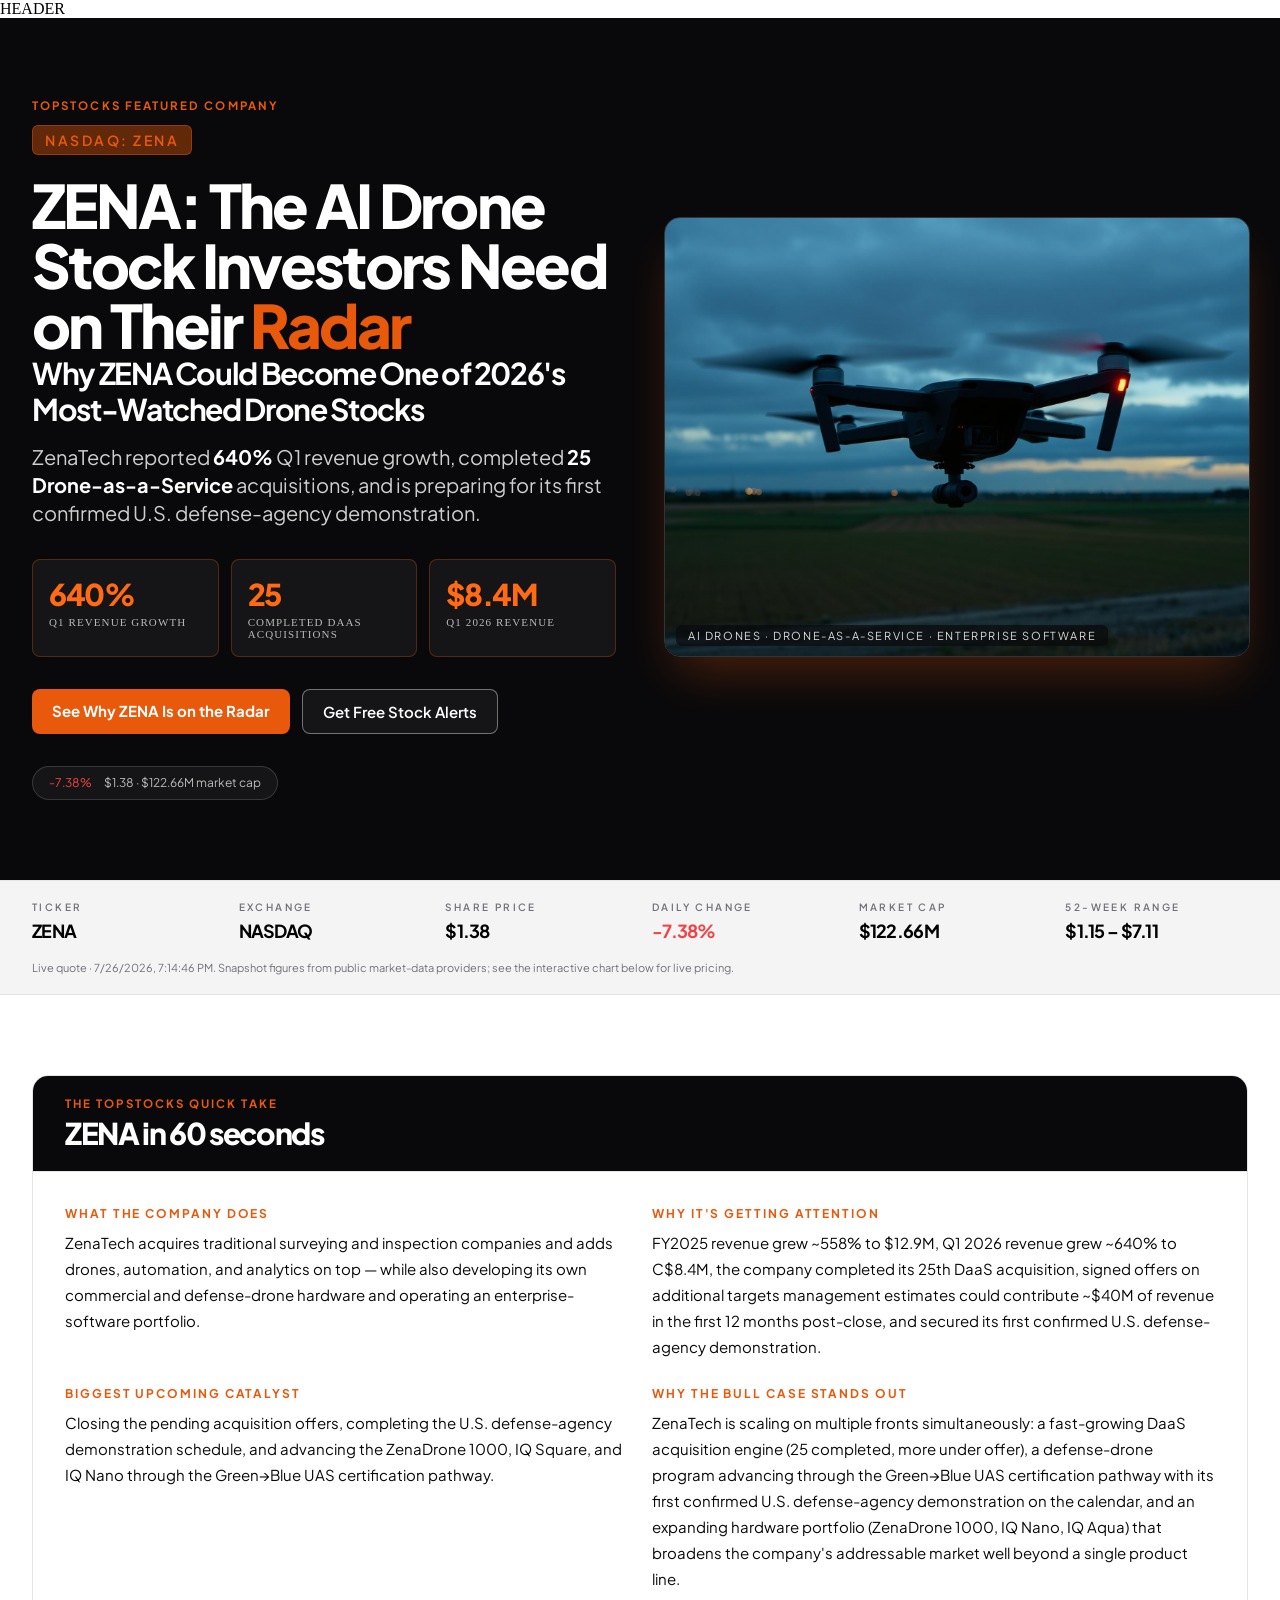
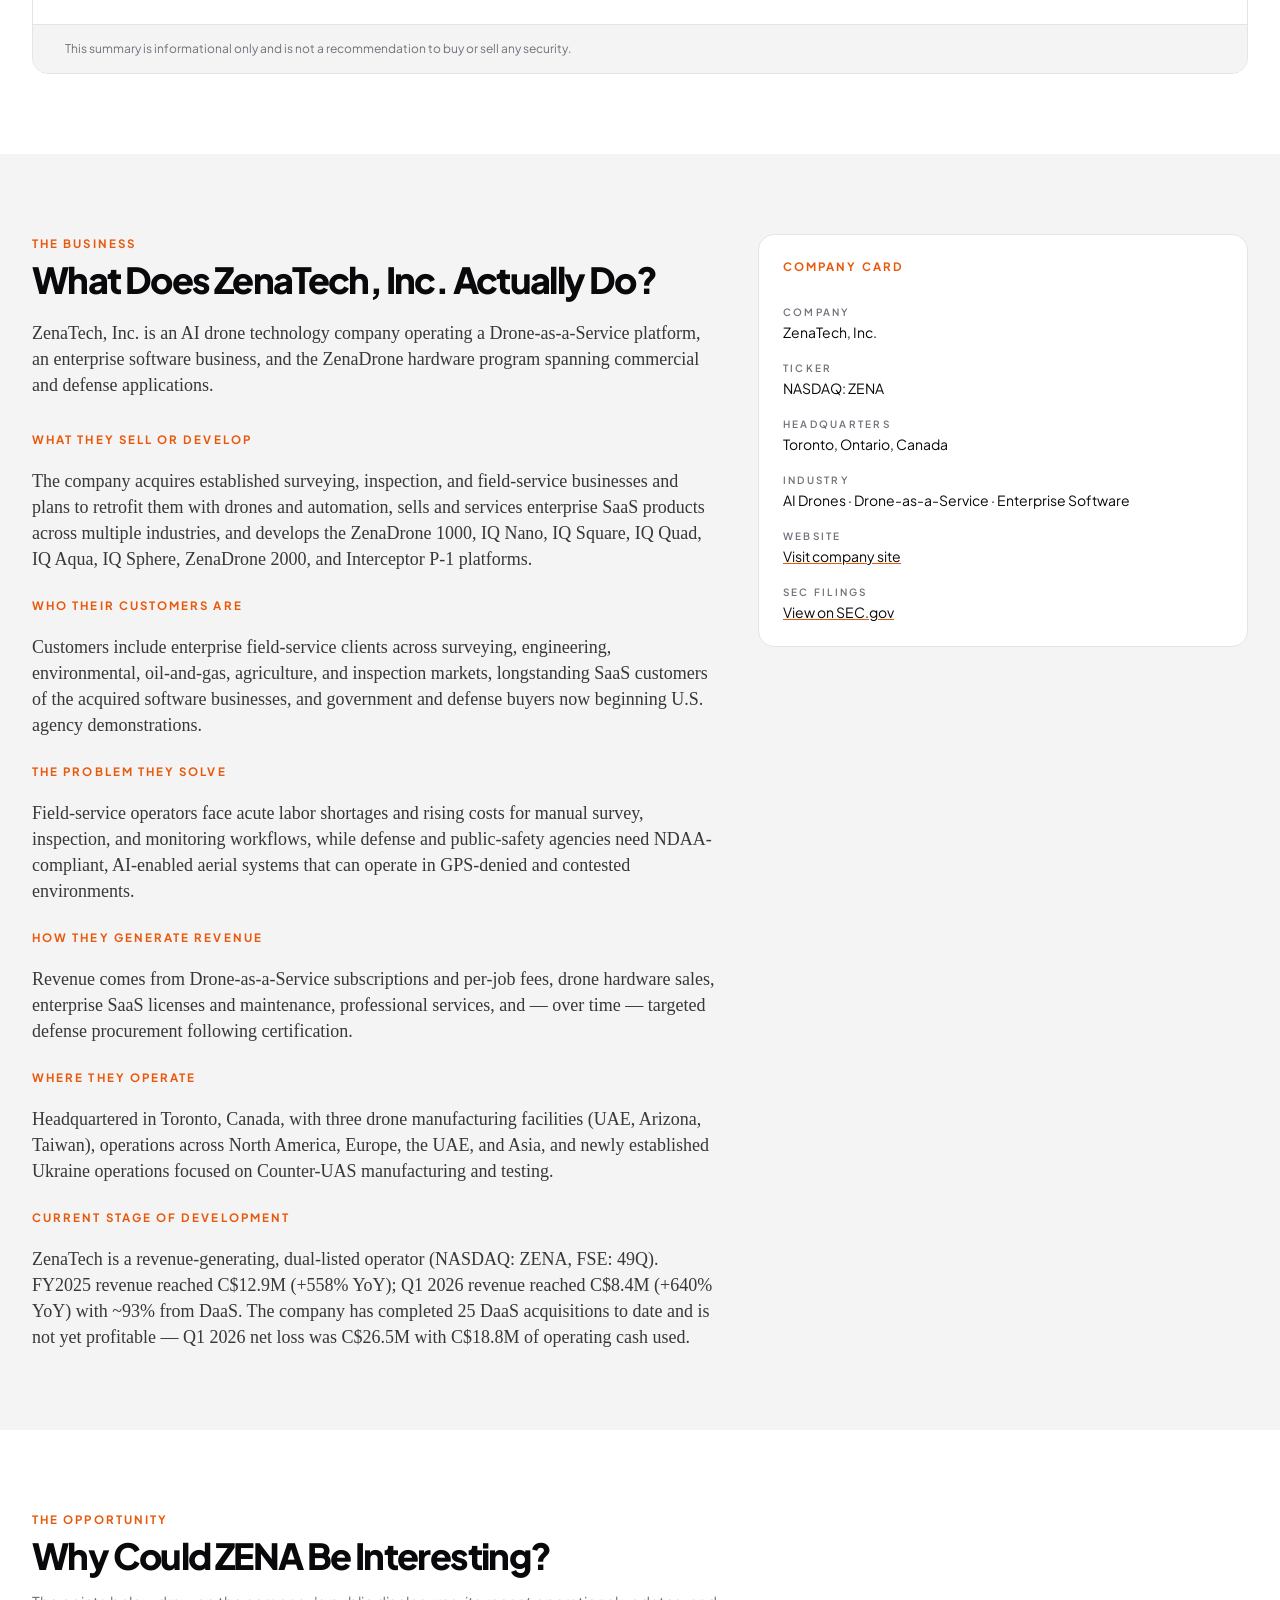
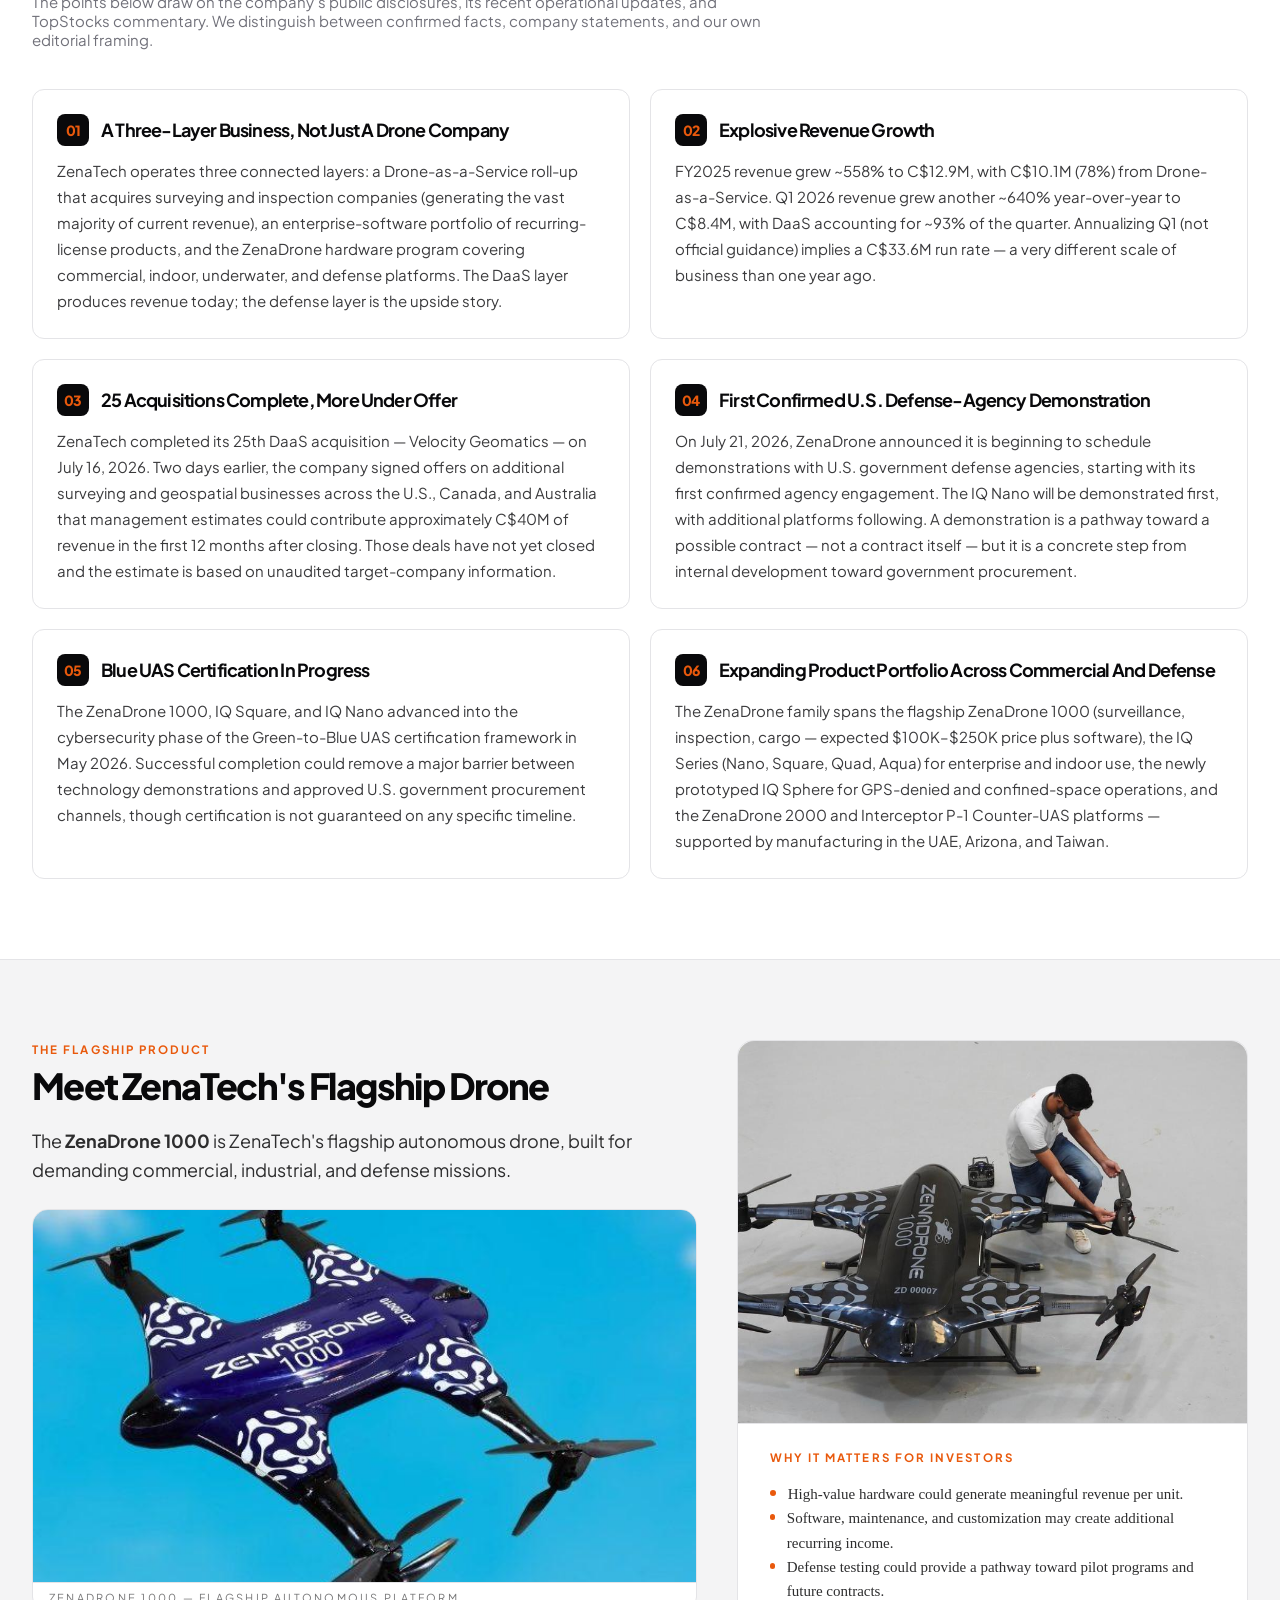
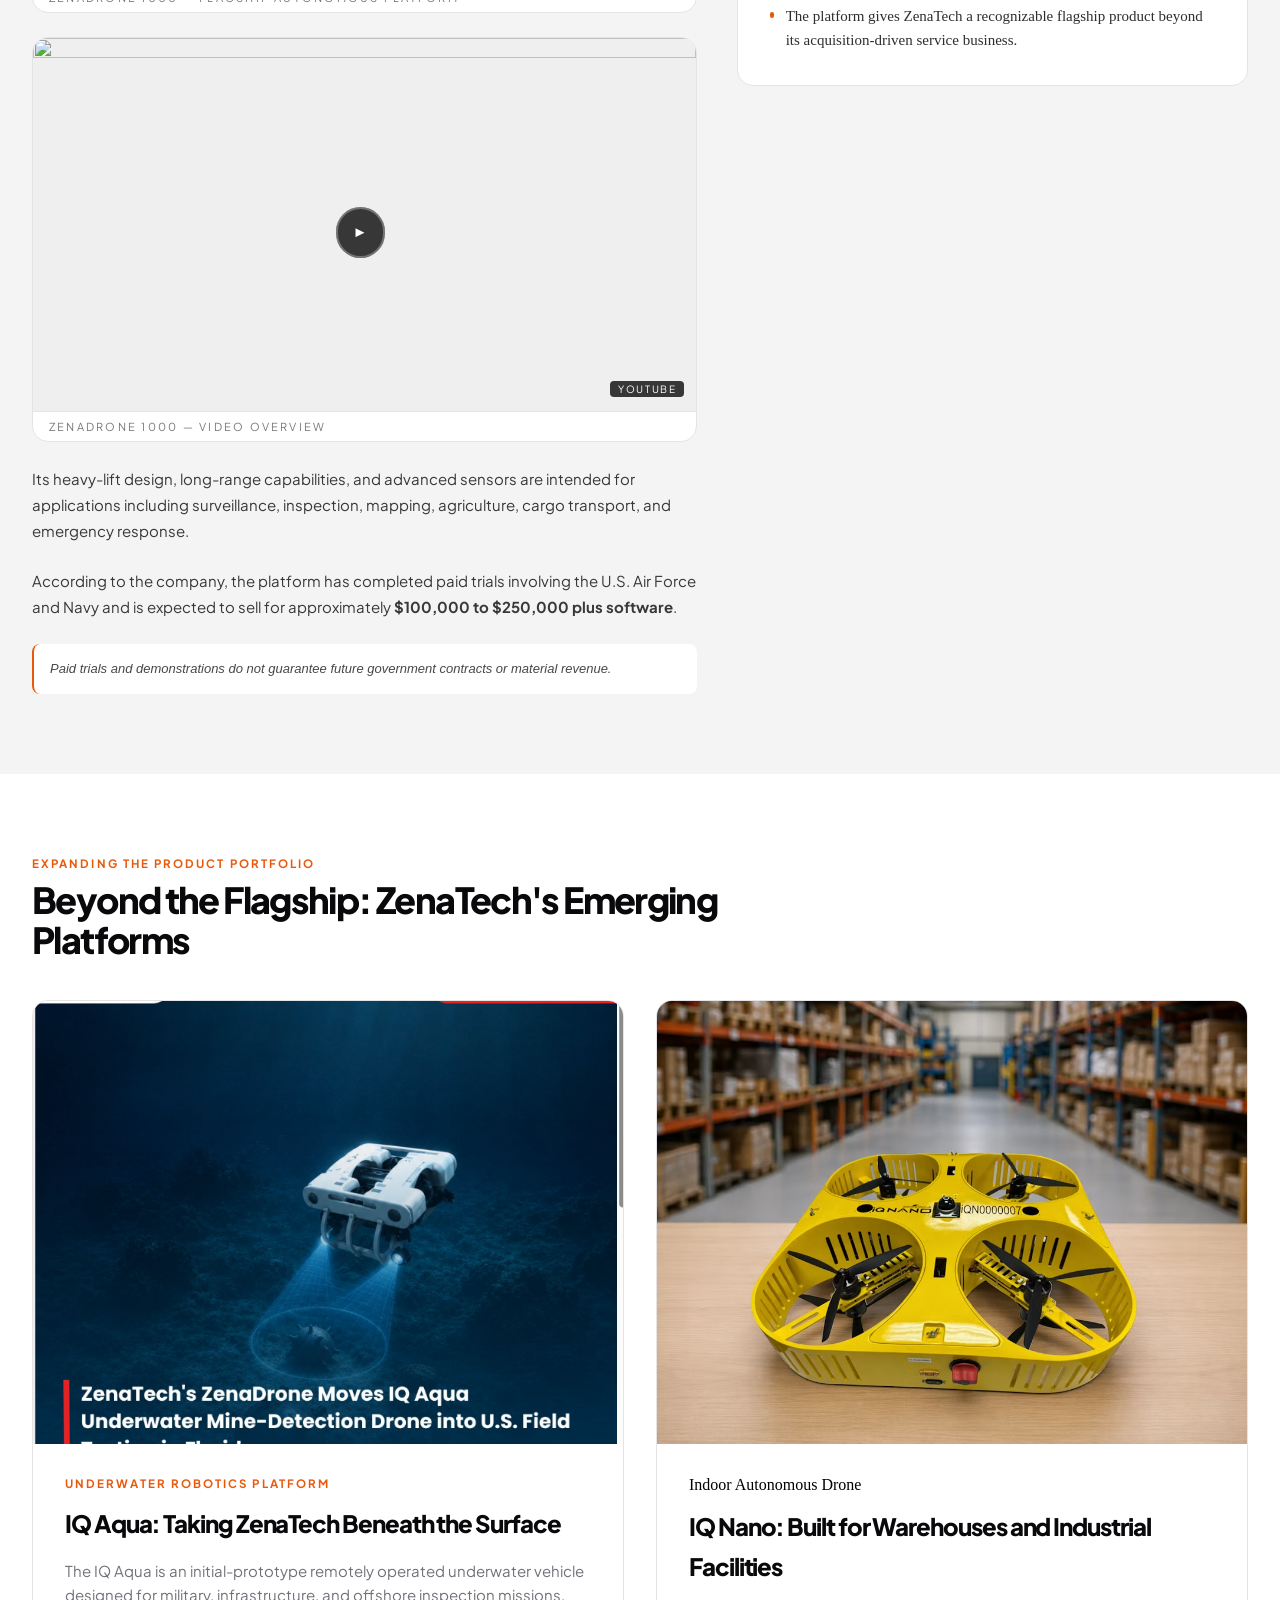
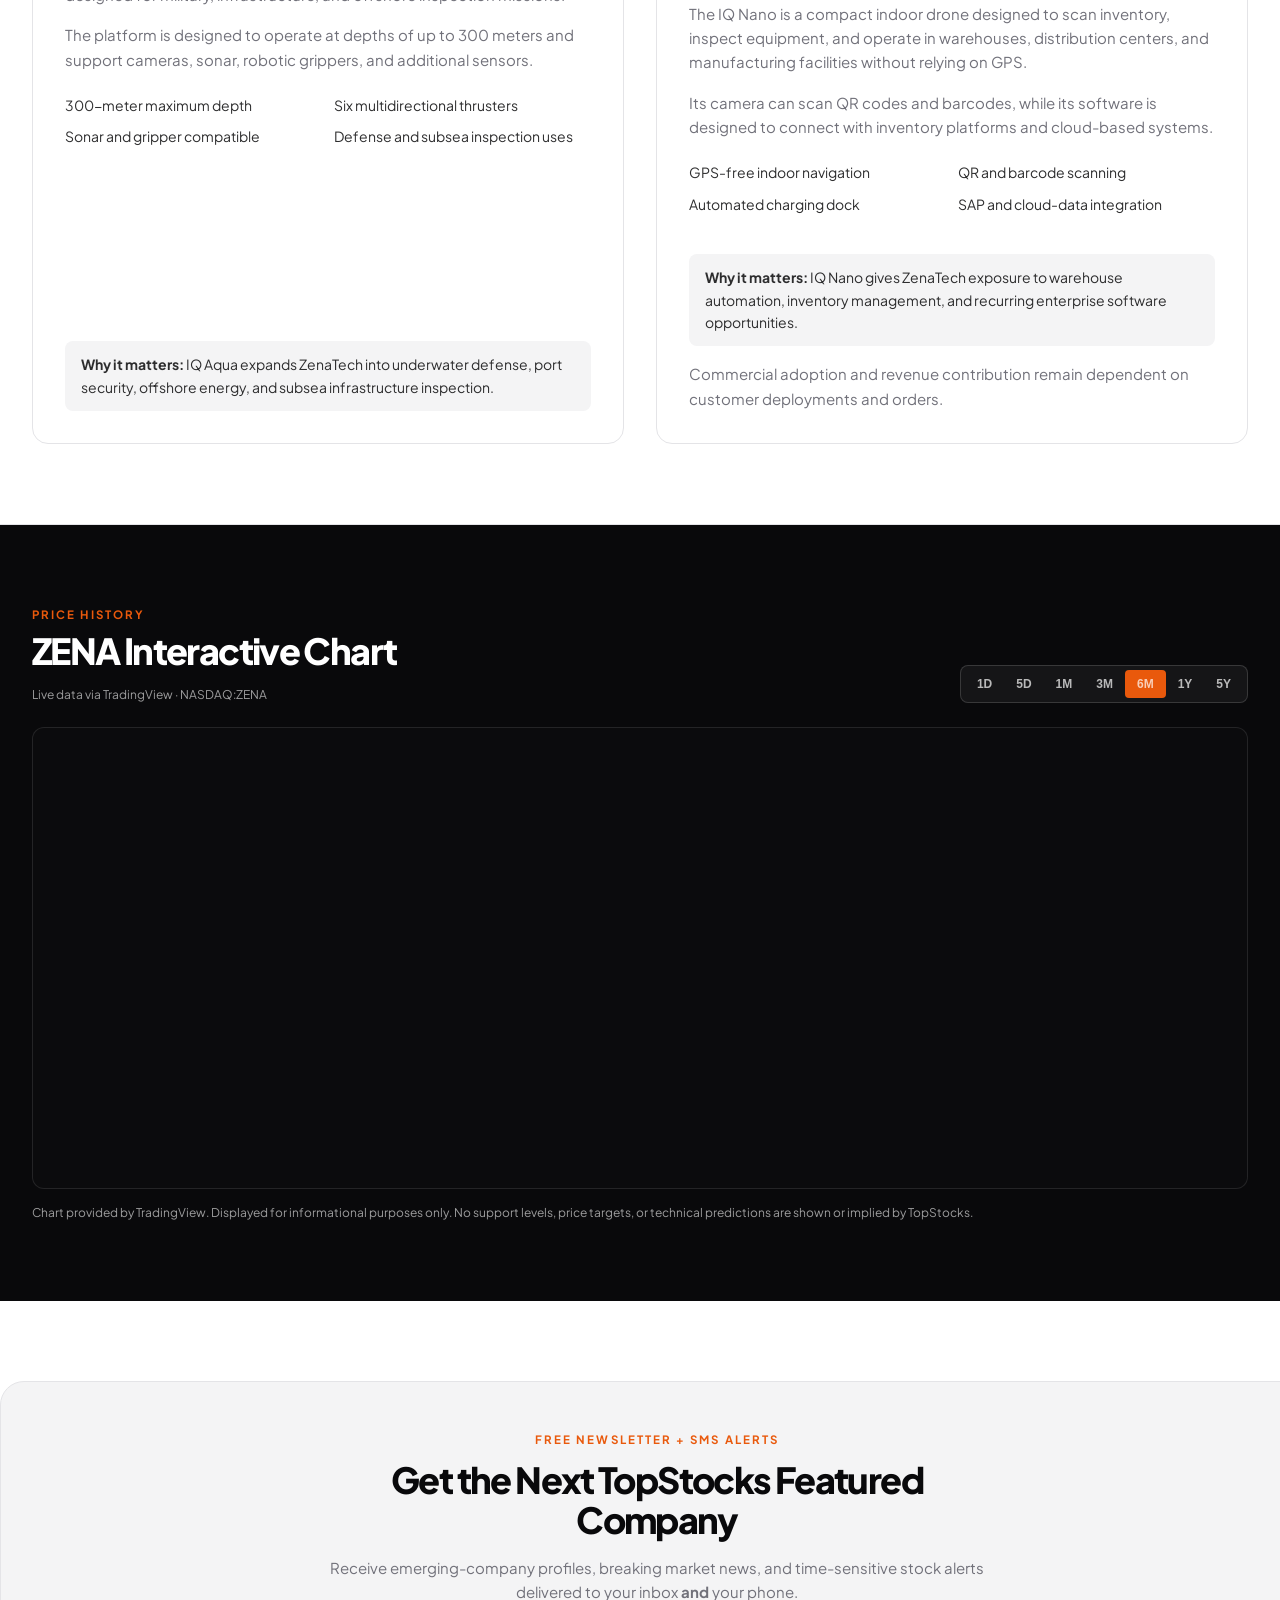
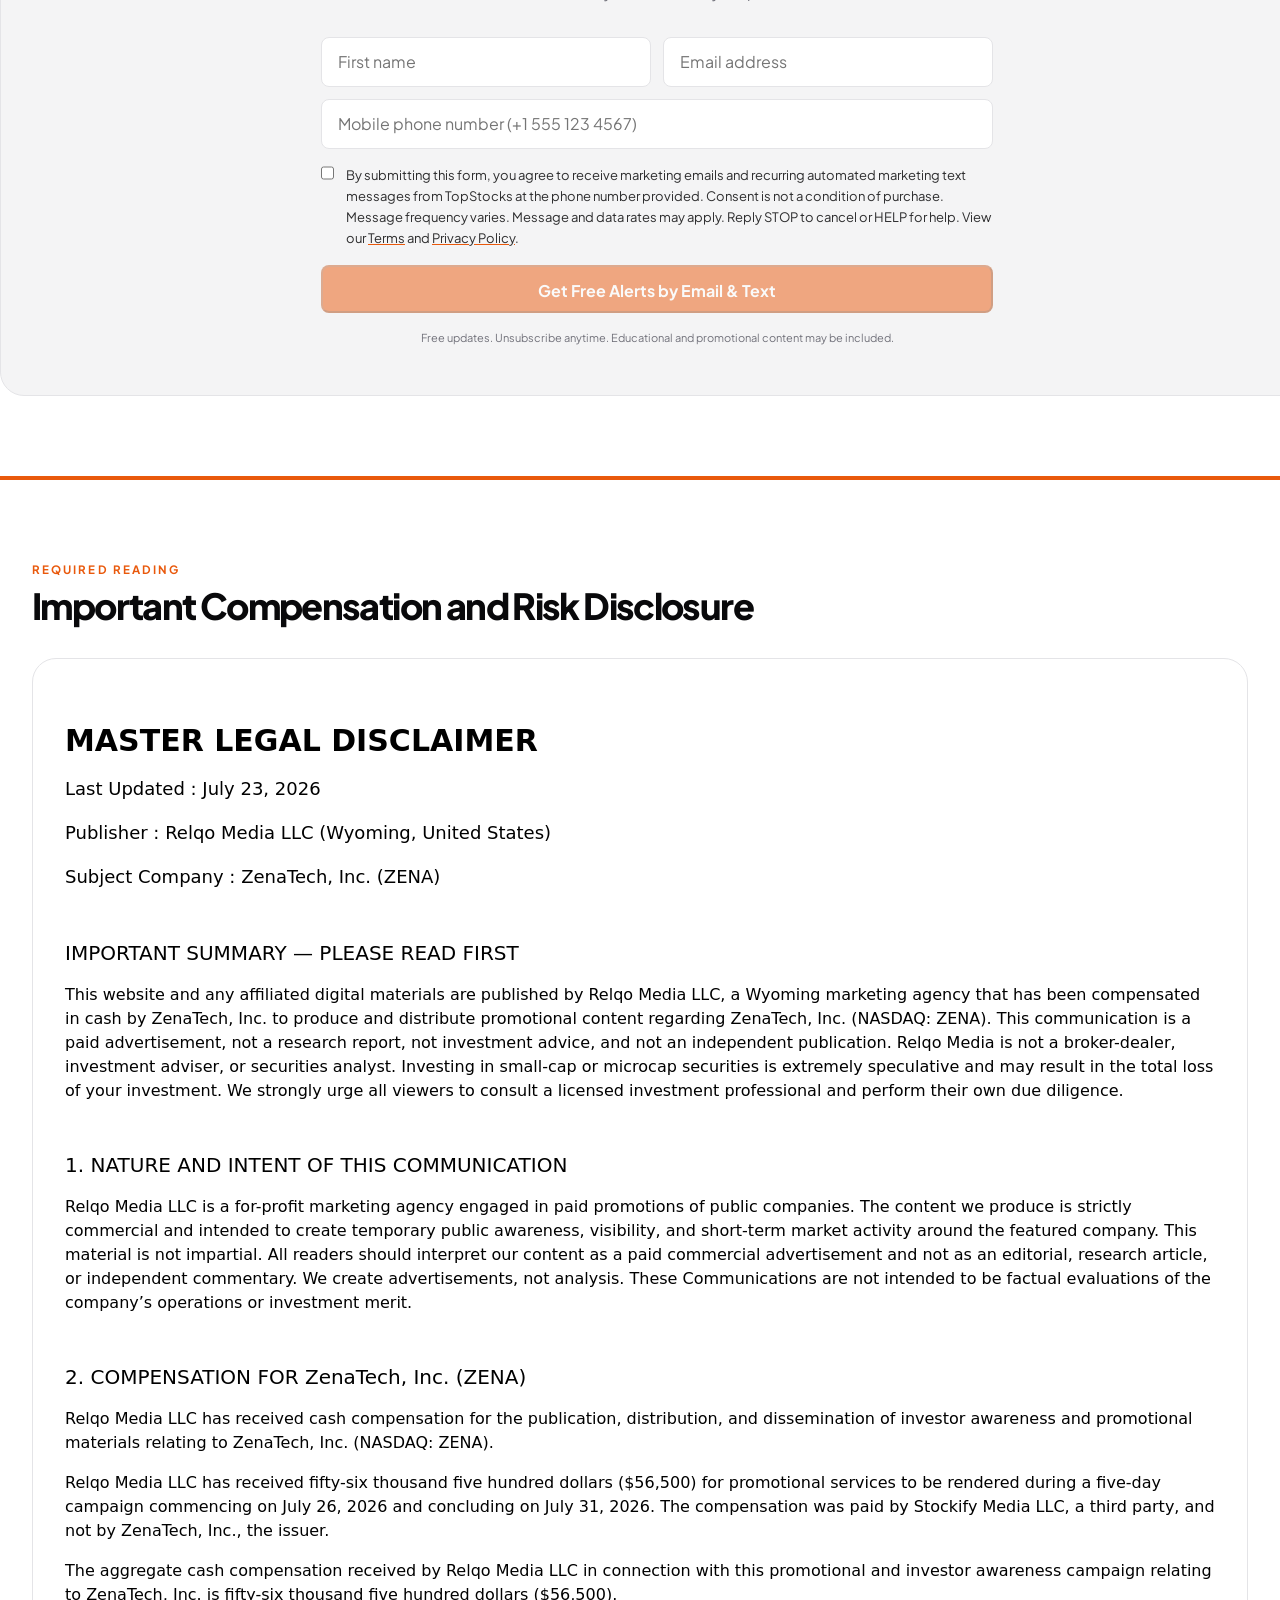
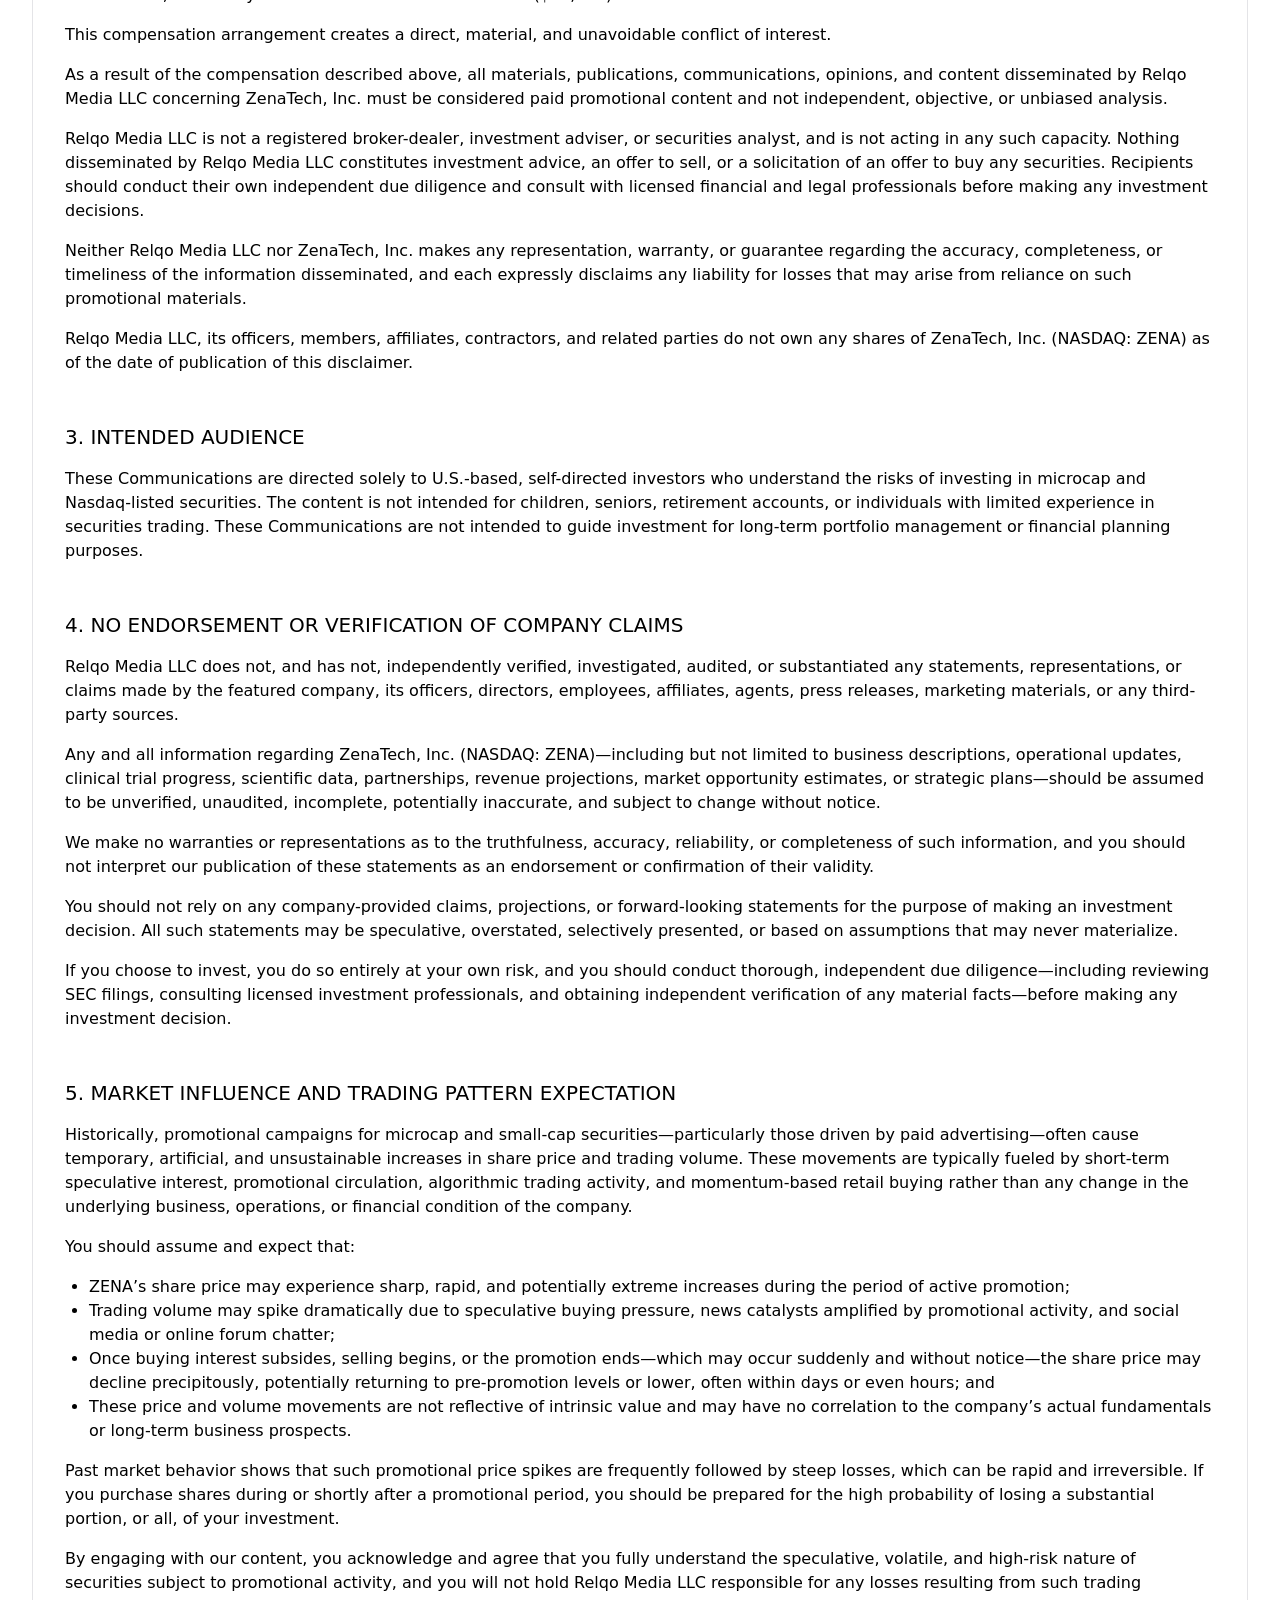
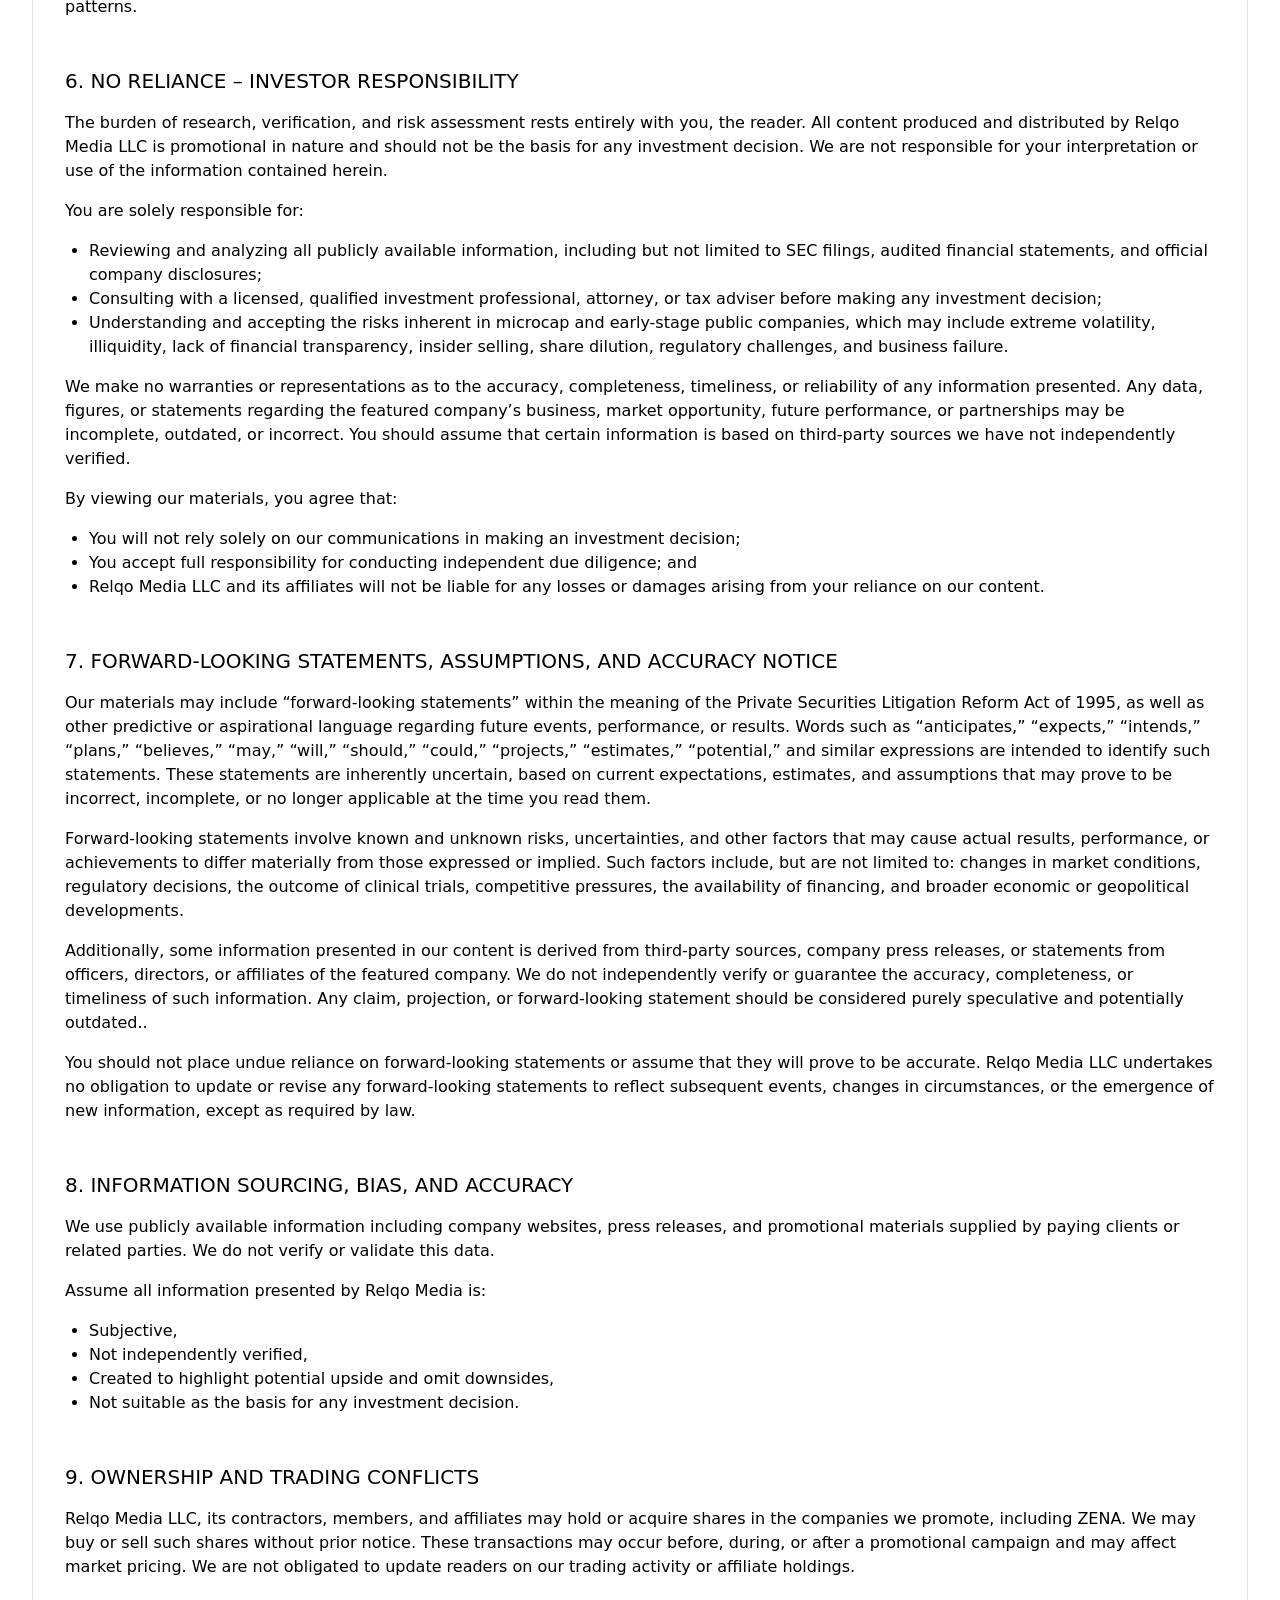
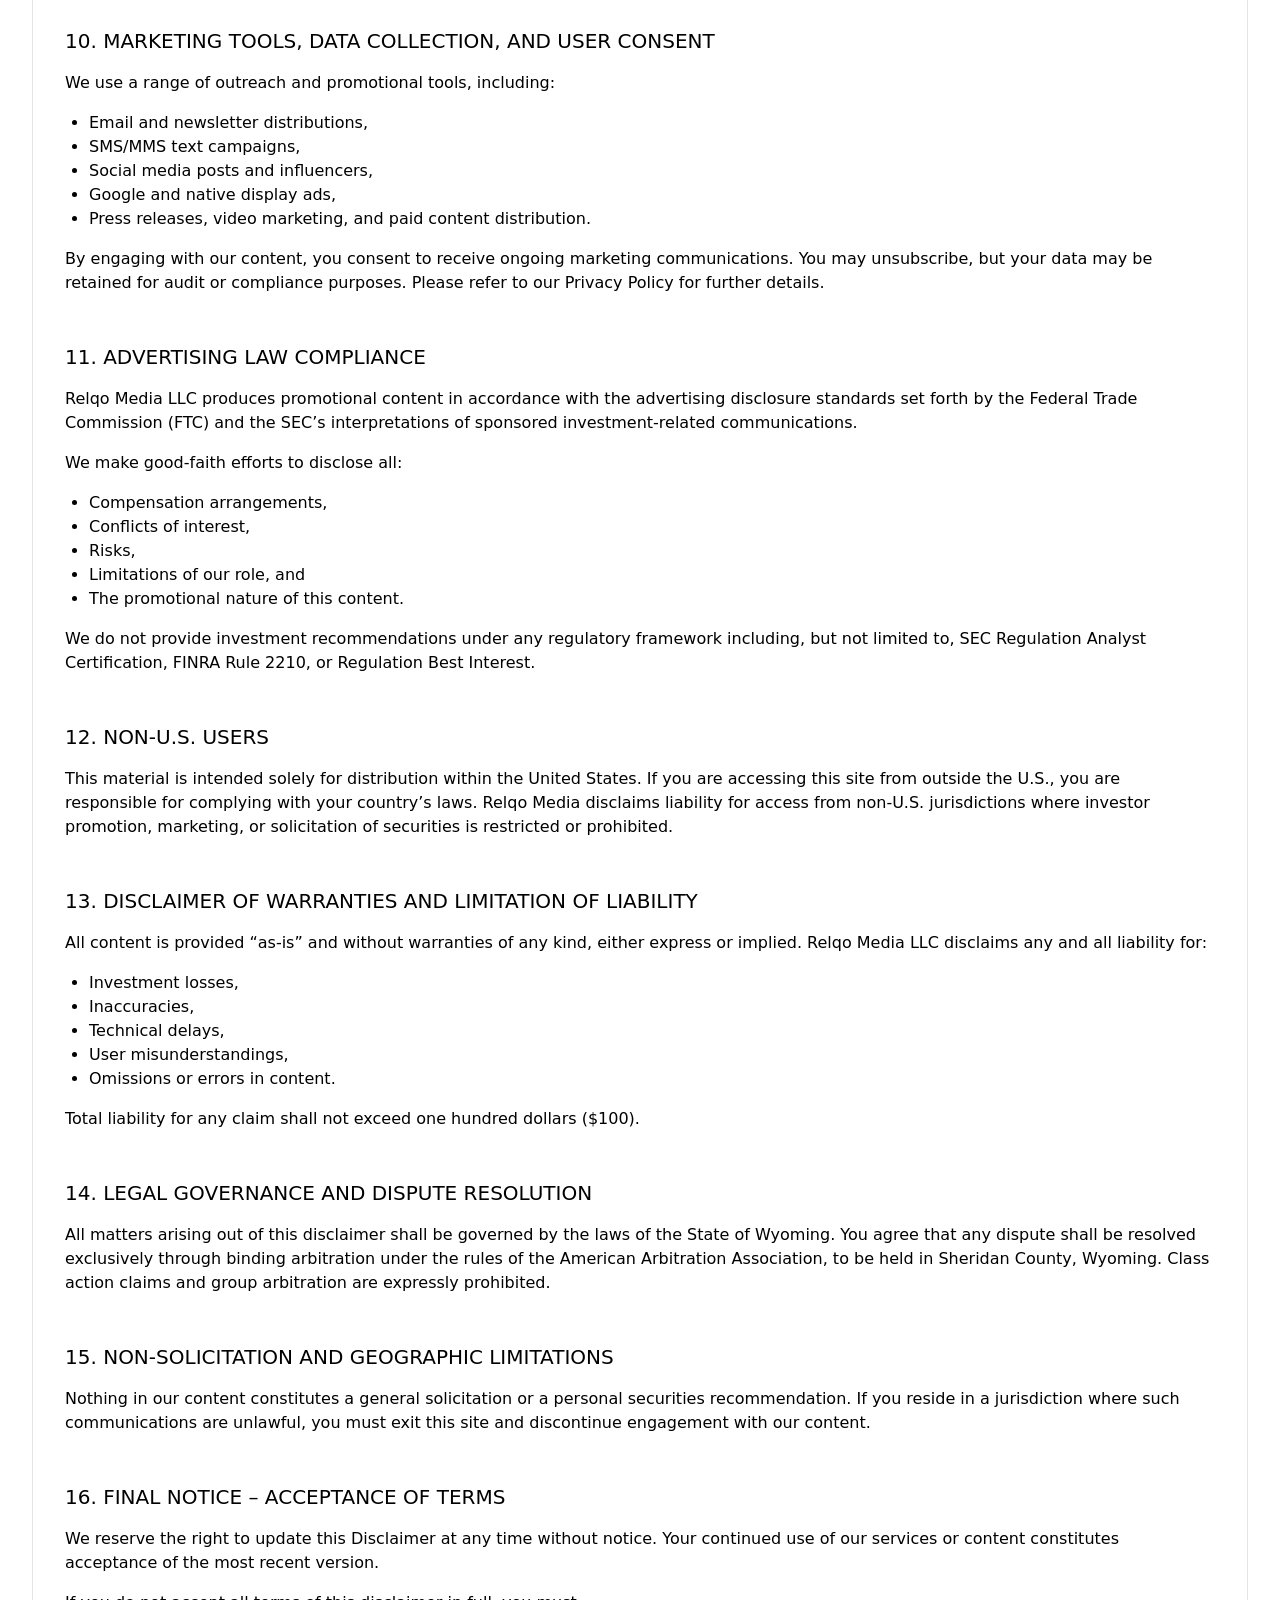
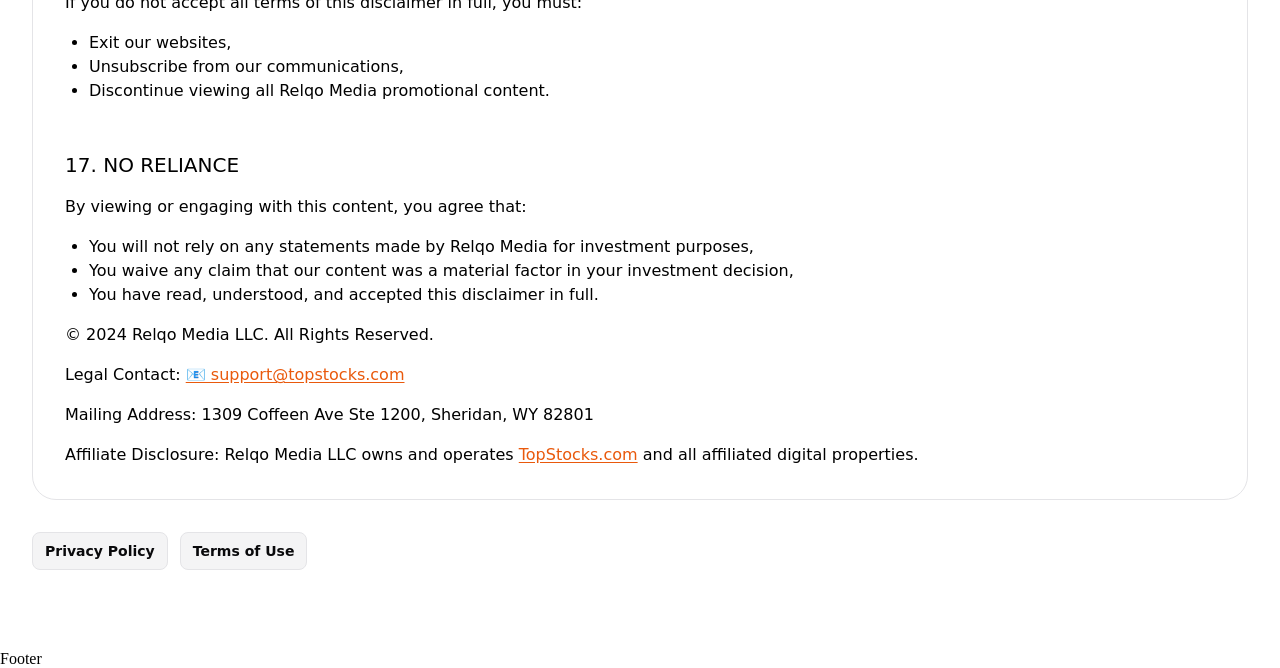
==== commit 0fadef0e: "Adding Chart, Disclosure and Product Sections." ====
--- a/index.html
+++ b/index.html
@@ -421,7 +421,8 @@
             <p>According to the company, the platform has completed
               paid trials involving the U.S. Air Force and Navy and is expected to sell for approximately
               <strong>$100,000
-                to $250,000 plus software</strong>.</p>
+                to $250,000 plus software</strong>.
+            </p>
             <p>Paid trials
               and demonstrations do not guarantee future government contracts or material revenue.</p>
           </div>
@@ -451,6 +452,100 @@
         </div>
       </div>
     </section>
+    <!-- Product Section -->
+    <section class="product-sec" id="product-lineup">
+      <div class="container">
+        <span>Expanding The Product Portfolio</span>
+        <h2>Beyond the Flagship: ZenaTech's
+          Emerging Platforms</h2>
+        <div class="product-card">
+          <article><img src="assests/iq-aqua-real-D68nbn2d.png"
+              alt="IQ Aqua underwater remotely operated vehicle prototype" loading="lazy">
+            <div class="product-card-txt">
+              <span>Underwater Robotics Platform</span>
+              <h3>IQ Aqua: Taking ZenaTech Beneath the Surface
+              </h3>
+              <p>The IQ Aqua is an initial-prototype remotely
+                operated underwater vehicle designed for military, infrastructure, and offshore inspection missions.</p>
+              <p>The platform is designed to operate at depths of
+                up to 300 meters and support cameras, sonar, robotic grippers, and additional sensors.</p>
+              <ul>
+                <li><span>300-meter maximum depth</span></li>
+                <li><span>Six multidirectional thrusters</span></li>
+                <li><span>Sonar and gripper compatible</span></li>
+                <li><span>Defense and subsea inspection uses</span></li>
+              </ul>
+              <span class="product-card-matter">
+                <p><strong>Why it
+                    matters:</strong> IQ Aqua expands ZenaTech into underwater defense, port security, offshore energy,
+                  and subsea infrastructure inspection.</p>
+              </span>
+            </div>
+          </article>
+          <article><img src="assests/iq-nano-real-BucOnTAF.avif" alt="IQ Nano indoor autonomous warehouse drone"
+              loading="lazy">
+            <div class="product-card-txt">
+              <div>Indoor Autonomous Drone</div>
+              <h3>IQ Nano: Built for Warehouses and Industrial
+                Facilities</h3>
+              <p>The IQ Nano is a compact indoor drone designed to
+                scan inventory, inspect equipment, and operate in warehouses, distribution centers, and manufacturing
+                facilities without relying on GPS.</p>
+              <p>Its camera can scan QR codes and barcodes, while
+                its software is designed to connect with inventory platforms and cloud-based systems.</p>
+              <ul>
+                <li><span>GPS-free indoor navigation</span></li>
+                <li><span>QR and barcode scanning</span></li>
+                <li><span>Automated charging dock</span></li>
+                <li><span>SAP and cloud-data integration</span></li>
+              </ul>
+              <span class="product-card-matter">
+                <p><strong>Why it
+                    matters:</strong> IQ Nano gives ZenaTech exposure to warehouse automation, inventory management, and
+                  recurring enterprise software opportunities.</p>
+              </span>
+              <p>Commercial adoption and revenue
+                contribution remain dependent on customer deployments and orders.</p>
+            </div>
+          </article>
+        </div>
+      </div>
+      </div>
+    </section>
+    <!-- Chart Section -->
+    <section class="chart-sec">
+      <div class="container">
+        <div class="chart-sec-top">
+          <div class="chart-sec-top-left">
+            <span>Price History</span>
+            <h2>ZENA Interactive Chart</h2>
+            <p>Live data via TradingView · NASDAQ:ZENA</p>
+          </div>
+          <div class="chart-sec-top-right">
+            <button>1D</button>
+            <button>5D</button>
+            <button>1M</button>
+            <button>3M</button>
+            <button>6M</button>
+            <button>1Y</button>
+            <button>5Y</button>
+          </div>
+        </div>
+        <div class="chart-sec-bottom">
+          <div>
+            <div class="tv-zena-chart" id="tv-zena-chart">
+              <div class="tradingview_fa67a-wrapper" id="tradingview_fa67a-wrapper">
+                <iframe title="advanced chart TradingView widget" lang="en" id="tradingview_fa67a" frameborder="0"
+                  allowtransparency="true" scrolling="no" allowfullscreen="true"
+                  src="https://s.tradingview.com/widgetembed/?hideideas=1&amp;overrides=%7B%7D&amp;enabled_features=%5B%5D&amp;disabled_features=%5B%5D&amp;locale=en#%7B%22symbol%22%3A%22NASDAQ%3AZENA%22%2C%22frameElementId%22%3A%22tradingview_fa67a%22%2C%22interval%22%3A%22D%22%2C%22range%22%3A%226M%22%2C%22hide_top_toolbar%22%3A%221%22%2C%22hide_side_toolbar%22%3A%221%22%2C%22allow_symbol_change%22%3A%220%22%2C%22save_image%22%3A%220%22%2C%22backgroundColor%22%3A%22rgba(11%2C11%2C13%2C1)%22%2C%22gridColor%22%3A%22rgba(255%2C255%2C255%2C0.05)%22%2C%22studies%22%3A%22%5B%5D%22%2C%22theme%22%3A%22dark%22%2C%22style%22%3A%223%22%2C%22timezone%22%3A%22America%2FNew_York%22%2C%22studies_overrides%22%3A%22%7B%7D%22%2C%22utm_source%22%3A%22topstocks.com%22%2C%22utm_medium%22%3A%22widget%22%2C%22utm_campaign%22%3A%22chart%22%2C%22utm_term%22%3A%22NASDAQ%3AZENA%22%2C%22page-uri%22%3A%22topstocks.com%2Fzena-pick%2F%23news%22%7D"></iframe>
+              </div>
+            </div>
+          </div>
+        </div>
+        <p>Chart provided by TradingView. Displayed for informational purposes only.
+          No support levels, price targets, or technical predictions are shown or implied by TopStocks.</p>
+      </div>
+    </section>
     <!-- Contact Section -->
     <section class="contact-sec" id="email-signup">
       <div class="container">
@@ -462,29 +557,304 @@
             market news, and time-sensitive stock alerts delivered to your inbox <strong>and</strong> your phone.</p>
           <form>
             <div class="contact-sec-top-input">
-              <input type="text" required="" autocomplete="name" maxlength="80"
-                placeholder="First name"
-                value="">
-              <input type="email" required="" autocomplete="email" maxlength="200"
-                placeholder="Email address"
-                value="">
-            </div>
-                <input class="contact-sec-bottom-input" type="tel" required="" autocomplete="tel" maxlength="20"
-              placeholder="Mobile phone number (+1 555 123 4567)"
-              value="">
-              <label>
-                <input
-                type="checkbox" required="">
-                <p>By submitting this
+              <input type="text" required="" autocomplete="name" maxlength="80" placeholder="First name" value="">
+              <input type="email" required="" autocomplete="email" maxlength="200" placeholder="Email address" value="">
+            </div>
+            <input class="contact-sec-bottom-input" type="tel" required="" autocomplete="tel" maxlength="20"
+              placeholder="Mobile phone number (+1 555 123 4567)" value="">
+            <label>
+              <input type="checkbox" required="">
+              <p>By submitting this
                 form, you agree to receive marketing emails and recurring automated marketing text messages from
                 TopStocks at the phone number provided. Consent is not a condition of purchase. Message frequency
-                varies. Message and data rates may apply. Reply STOP to cancel or HELP for help. View our <a href="#">Terms</a> and <a href="#">Privacy Policy</a>.</p>
-              </label>
-              <button type="submit" data-cta="email-sms-signup" disabled="">Get Free Alerts by Email &amp; Text</button>
+                varies. Message and data rates may apply. Reply STOP to cancel or HELP for help. View our <a
+                  href="#">Terms</a> and <a href="#">Privacy Policy</a>.</p>
+            </label>
+            <button type="submit" data-cta="email-sms-signup" disabled="">Get Free Alerts by Email &amp; Text</button>
           </form>
           <p>Free updates. Unsubscribe anytime. Educational and
             promotional content may be included.</p>
         </div>
+      </div>
+    </section>
+    <!-- Disclosure Section -->
+    <section class="disclosure-sec" id="disclosure">
+      <div class="container">
+        <span>Required Reading</span>
+        <h2>Important Compensation and Risk
+          Disclosure</h2>
+        <div class="disclosure-card">
+          <div class="disclosure-card-txt">
+            <h4>MASTER LEGAL DISCLAIMER</h4>
+            <span>Last Updated : July 23, 2026</span>
+            <span>Publisher : Relqo Media LLC (Wyoming, United States)</span>
+            <span>Subject Company : ZenaTech, Inc. (ZENA)</span>
+            <h4>IMPORTANT SUMMARY — PLEASE READ FIRST
+            </h4>
+            <p>This website and any affiliated digital materials are
+              published by Relqo Media LLC, a Wyoming marketing agency that has been compensated in cash by ZenaTech,
+              Inc. to produce and distribute promotional content regarding ZenaTech, Inc. (NASDAQ: ZENA). This
+              communication is a paid advertisement, not a research report, not investment advice, and not an
+              independent publication. Relqo Media is not a broker-dealer, investment adviser, or securities analyst.
+              Investing in small-cap or microcap securities is extremely speculative and may result in the total loss
+              of your investment. We strongly urge all viewers to consult a licensed investment professional and
+              perform their own due diligence.</p>
+            <h4>1. NATURE AND INTENT OF THIS
+              COMMUNICATION</h4>
+            <p>Relqo Media LLC is a for-profit marketing agency engaged
+              in paid promotions of public companies. The content we produce is strictly commercial and intended to
+              create temporary public awareness, visibility, and short-term market activity around the featured
+              company. This material is not impartial. All readers should interpret our content as a paid commercial
+              advertisement and not as an editorial, research article, or independent commentary. We create
+              advertisements, not analysis. These Communications are not intended to be factual evaluations of the
+              company’s operations or investment merit.</p>
+            <h4>2. COMPENSATION FOR ZenaTech, Inc. (ZENA)
+            </h4>
+            <p>Relqo Media LLC has received cash compensation for the
+              publication, distribution, and dissemination of investor awareness and promotional materials relating to
+              ZenaTech, Inc. (NASDAQ: ZENA).</p>
+            <p>Relqo Media LLC has received fifty-six thousand five
+              hundred dollars ($56,500) for promotional services to be rendered during a five-day campaign commencing
+              on July 26, 2026 and concluding on July 31, 2026. The compensation was paid by Stockify Media LLC, a
+              third party, and not by ZenaTech, Inc., the issuer.</p>
+            <p>The aggregate cash compensation received by Relqo Media
+              LLC in connection with this promotional and investor awareness campaign relating to ZenaTech, Inc. is
+              fifty-six thousand five hundred dollars ($56,500).</p>
+            <p>This compensation arrangement creates a direct, material,
+              and unavoidable conflict of interest.</p>
+            <p>As a result of the compensation described above, all
+              materials, publications, communications, opinions, and content disseminated by Relqo Media LLC
+              concerning ZenaTech, Inc. must be considered paid promotional content and not independent, objective, or
+              unbiased analysis.</p>
+            <p>Relqo Media LLC is not a registered broker-dealer,
+              investment adviser, or securities analyst, and is not acting in any such capacity. Nothing disseminated
+              by Relqo Media LLC constitutes investment advice, an offer to sell, or a solicitation of an offer to buy
+              any securities. Recipients should conduct their own independent due diligence and consult with licensed
+              financial and legal professionals before making any investment decisions.</p>
+            <p>Neither Relqo Media LLC nor ZenaTech, Inc. makes any
+              representation, warranty, or guarantee regarding the accuracy, completeness, or timeliness of the
+              information disseminated, and each expressly disclaims any liability for losses that may arise from
+              reliance on such promotional materials.</p>
+            <p>Relqo Media LLC, its officers, members, affiliates,
+              contractors, and related parties do not own any shares of ZenaTech, Inc. (NASDAQ: ZENA) as of the date
+              of publication of this disclaimer.</p>
+            <h4>3. INTENDED AUDIENCE</h4>
+            <p>These Communications are directed solely to U.S.-based,
+              self-directed investors who understand the risks of investing in microcap and Nasdaq-listed securities.
+              The content is not intended for children, seniors, retirement accounts, or individuals with limited
+              experience in securities trading. These Communications are not intended to guide investment for
+              long-term portfolio management or financial planning purposes.</p>
+            <h4>4. NO ENDORSEMENT OR VERIFICATION OF
+              COMPANY CLAIMS</h4>
+            <p>Relqo Media LLC does not, and has not, independently
+              verified, investigated, audited, or substantiated any statements, representations, or claims made by the
+              featured company, its officers, directors, employees, affiliates, agents, press releases, marketing
+              materials, or any third-party sources.</p>
+            <p>Any and all information regarding ZenaTech, Inc. (NASDAQ:
+              ZENA)—including but not limited to business descriptions, operational updates, clinical trial progress,
+              scientific data, partnerships, revenue projections, market opportunity estimates, or strategic
+              plans—should be assumed to be unverified, unaudited, incomplete, potentially inaccurate, and subject to
+              change without notice.</p>
+            <p>We make no warranties or representations as to the
+              truthfulness, accuracy, reliability, or completeness of such information, and you should not interpret
+              our publication of these statements as an endorsement or confirmation of their validity.</p>
+            <p>You should not rely on any company-provided claims,
+              projections, or forward-looking statements for the purpose of making an investment decision. All such
+              statements may be speculative, overstated, selectively presented, or based on assumptions that may never
+              materialize.</p>
+            <p>If you choose to invest, you do so entirely at your own
+              risk, and you should conduct thorough, independent due diligence—including reviewing SEC filings,
+              consulting licensed investment professionals, and obtaining independent verification of any material
+              facts—before making any investment decision.</p>
+            <h4>5. MARKET INFLUENCE AND TRADING PATTERN
+              EXPECTATION</h4>
+            <p>Historically, promotional campaigns for microcap and
+              small-cap securities—particularly those driven by paid advertising—often cause temporary, artificial,
+              and unsustainable increases in share price and trading volume. These movements are typically fueled by
+              short-term speculative interest, promotional circulation, algorithmic trading activity, and
+              momentum-based retail buying rather than any change in the underlying business, operations, or financial
+              condition of the company.</p>
+            <p>You should assume and expect that:</p>
+            <ul>
+              <li>ZENA’s share price may experience sharp, rapid, and potentially extreme increases during the period
+                of active promotion;</li>
+              <li>Trading volume may spike dramatically due to speculative buying pressure, news catalysts amplified
+                by promotional activity, and social media or online forum chatter;</li>
+              <li>Once buying interest subsides, selling begins, or the promotion ends—which may occur suddenly and
+                without notice—the share price may decline precipitously, potentially returning to pre-promotion
+                levels or lower, often within days or even hours; and</li>
+              <li>These price and volume movements are not reflective of intrinsic value and may have no correlation
+                to the company’s actual fundamentals or long-term business prospects.</li>
+            </ul>
+            <p>Past market behavior shows that such promotional price
+              spikes are frequently followed by steep losses, which can be rapid and irreversible. If you purchase
+              shares during or shortly after a promotional period, you should be prepared for the high probability of
+              losing a substantial portion, or all, of your investment.</p>
+            <p>By engaging with our content, you acknowledge and agree
+              that you fully understand the speculative, volatile, and high-risk nature of securities subject to
+              promotional activity, and you will not hold Relqo Media LLC responsible for any losses resulting from
+              such trading patterns.</p>
+            <h4>6. NO RELIANCE – INVESTOR RESPONSIBILITY
+            </h4>
+            <p>The burden of research, verification, and risk assessment
+              rests entirely with you, the reader. All content produced and distributed by Relqo Media LLC is
+              promotional in nature and should not be the basis for any investment decision. We are not responsible
+              for your interpretation or use of the information contained herein.</p>
+            <p>You are solely responsible for:</p>
+            <ul>
+              <li>Reviewing and analyzing all publicly available information, including but not limited to SEC
+                filings, audited financial statements, and official company disclosures;</li>
+              <li>Consulting with a licensed, qualified investment professional, attorney, or tax adviser before
+                making any investment decision;</li>
+              <li>Understanding and accepting the risks inherent in microcap and early-stage public companies, which
+                may include extreme volatility, illiquidity, lack of financial transparency, insider selling, share
+                dilution, regulatory challenges, and business failure.</li>
+            </ul>
+            <p>We make no warranties or representations as to the
+              accuracy, completeness, timeliness, or reliability of any information presented. Any data, figures, or
+              statements regarding the featured company’s business, market opportunity, future performance, or
+              partnerships may be incomplete, outdated, or incorrect. You should assume that certain information is
+              based on third-party sources we have not independently verified.</p>
+            <p>By viewing our materials, you agree that:</p>
+            <ul>
+              <li>You will not rely solely on our communications in making an investment decision;</li>
+              <li>You accept full responsibility for conducting independent due diligence; and</li>
+              <li>Relqo Media LLC and its affiliates will not be liable for any losses or damages arising from your
+                reliance on our content.</li>
+            </ul>
+            <h4>7. FORWARD-LOOKING STATEMENTS,
+              ASSUMPTIONS, AND ACCURACY NOTICE</h4>
+            <p>Our materials may include “forward-looking statements”
+              within the meaning of the Private Securities Litigation Reform Act of 1995, as well as other predictive
+              or aspirational language regarding future events, performance, or results. Words such as “anticipates,”
+              “expects,” “intends,” “plans,” “believes,” “may,” “will,” “should,” “could,” “projects,” “estimates,”
+              “potential,” and similar expressions are intended to identify such statements. These statements are
+              inherently uncertain, based on current expectations, estimates, and assumptions that may prove to be
+              incorrect, incomplete, or no longer applicable at the time you read them.</p>
+            <p>Forward-looking statements involve known and unknown
+              risks, uncertainties, and other factors that may cause actual results, performance, or achievements to
+              differ materially from those expressed or implied. Such factors include, but are not limited to: changes
+              in market conditions, regulatory decisions, the outcome of clinical trials, competitive pressures, the
+              availability of financing, and broader economic or geopolitical developments.</p>
+            <p>Additionally, some information presented in our content
+              is derived from third-party sources, company press releases, or statements from officers, directors, or
+              affiliates of the featured company. We do not independently verify or guarantee the accuracy,
+              completeness, or timeliness of such information. Any claim, projection, or forward-looking statement
+              should be considered purely speculative and potentially outdated..</p>
+            <p>You should not place undue reliance on forward-looking
+              statements or assume that they will prove to be accurate. Relqo Media LLC undertakes no obligation to
+              update or revise any forward-looking statements to reflect subsequent events, changes in circumstances,
+              or the emergence of new information, except as required by law.</p>
+            <h4>8. INFORMATION SOURCING, BIAS, AND
+              ACCURACY</h4>
+            <p>We use publicly available information including company
+              websites, press releases, and promotional materials supplied by paying clients or related parties. We do
+              not verify or validate this data.</p>
+            <p>Assume all information presented by Relqo Media is:</p>
+            <ul>
+              <li>Subjective,</li>
+              <li>Not independently verified,</li>
+              <li>Created to highlight potential upside and omit downsides,</li>
+              <li>Not suitable as the basis for any investment decision.</li>
+            </ul>
+            <h4>9. OWNERSHIP AND TRADING CONFLICTS</h4>
+            <p>Relqo Media LLC, its contractors, members, and affiliates
+              may hold or acquire shares in the companies we promote, including ZENA. We may buy or sell such shares
+              without prior notice. These transactions may occur before, during, or after a promotional campaign and
+              may affect market pricing. We are not obligated to update readers on our trading activity or affiliate
+              holdings.</p>
+            <h4>10. MARKETING TOOLS, DATA COLLECTION, AND
+              USER CONSENT</h4>
+            <p>We use a range of outreach and promotional tools,
+              including:</p>
+            <ul>
+              <li>Email and newsletter distributions,</li>
+              <li>SMS/MMS text campaigns,</li>
+              <li>Social media posts and influencers,</li>
+              <li>Google and native display ads,</li>
+              <li>Press releases, video marketing, and paid content distribution.</li>
+            </ul>
+            <p>By engaging with our content, you consent to receive
+              ongoing marketing communications. You may unsubscribe, but your data may be retained for audit or
+              compliance purposes. Please refer to our Privacy Policy for further details.</p>
+            <h4>11. ADVERTISING LAW COMPLIANCE</h4>
+            <p>Relqo Media LLC produces promotional content in
+              accordance with the advertising disclosure standards set forth by the Federal Trade Commission (FTC) and
+              the SEC’s interpretations of sponsored investment-related communications.</p>
+            <p>We make good-faith efforts to disclose all:</p>
+            <ul>
+              <li>Compensation arrangements,</li>
+              <li>Conflicts of interest,</li>
+              <li>Risks,</li>
+              <li>Limitations of our role, and</li>
+              <li>The promotional nature of this content.</li>
+            </ul>
+            <p>We do not provide investment recommendations under any
+              regulatory framework including, but not limited to, SEC Regulation Analyst Certification, FINRA Rule
+              2210, or Regulation Best Interest.</p>
+            <h4>12. NON-U.S. USERS</h4>
+            <p>This material is intended solely for distribution within
+              the United States. If you are accessing this site from outside the U.S., you are responsible for
+              complying with your country’s laws. Relqo Media disclaims liability for access from non-U.S.
+              jurisdictions where investor promotion, marketing, or solicitation of securities is restricted or
+              prohibited.</p>
+            <h4>13. DISCLAIMER OF WARRANTIES AND
+              LIMITATION OF LIABILITY</h4>
+            <p>All content is provided “as-is” and without warranties of
+              any kind, either express or implied. Relqo Media LLC disclaims any and all liability for:</p>
+            <ul>
+              <li>Investment losses,</li>
+              <li>Inaccuracies,</li>
+              <li>Technical delays,</li>
+              <li>User misunderstandings,</li>
+              <li>Omissions or errors in content.</li>
+            </ul>
+            <p>Total liability for any claim shall not exceed one
+              hundred dollars ($100).</p>
+            <h4>14. LEGAL GOVERNANCE AND DISPUTE
+              RESOLUTION</h4>
+            <p>All matters arising out of this disclaimer shall be
+              governed by the laws of the State of Wyoming. You agree that any dispute shall be resolved exclusively
+              through binding arbitration under the rules of the American Arbitration Association, to be held in
+              Sheridan County, Wyoming. Class action claims and group arbitration are expressly prohibited.</p>
+            <h4>15. NON-SOLICITATION AND GEOGRAPHIC
+              LIMITATIONS</h4>
+            <p>Nothing in our content constitutes a general solicitation
+              or a personal securities recommendation. If you reside in a jurisdiction where such communications are
+              unlawful, you must exit this site and discontinue engagement with our content.</p>
+            <h4>16. FINAL NOTICE – ACCEPTANCE OF TERMS
+            </h4>
+            <p>We reserve the right to update this Disclaimer at any
+              time without notice. Your continued use of our services or content constitutes acceptance of the most
+              recent version.</p>
+            <p>If you do not accept all terms of this disclaimer in
+              full, you must:</p>
+            <ul>
+              <li>Exit our websites,</li>
+              <li>Unsubscribe from our communications,</li>
+              <li>Discontinue viewing all Relqo Media promotional content.</li>
+            </ul>
+            <h4>17. NO RELIANCE</h4>
+            <p>By viewing or engaging with this content, you agree that:
+            </p>
+            <ul>
+              <li>You will not rely on any statements made by Relqo Media for investment purposes,</li>
+              <li>You waive any claim that our content was a material factor in your investment decision,</li>
+              <li>You have read, understood, and accepted this disclaimer in full.</li>
+            </ul>
+            <p>© 2024 Relqo Media LLC. All Rights Reserved.</p>
+            <p>Legal Contact: <a href="mailto:support@topstocks.com">📧 support@topstocks.com</a></p>
+            <p>Mailing Address: 1309 Coffeen Ave Ste 1200, Sheridan, WY
+              82801</p>
+            <p>Affiliate Disclosure: Relqo Media LLC owns and operates
+              <a href="https://topstocks.com">TopStocks.com</a> and all affiliated
+              digital properties.
+            </p>
+          </div>
+        </div>
+        <div class="disclosure-sec-btn"><a href="/policy" rel="noopener noreferrer">Privacy
+            Policy</a><a href="/terms" rel="noopener noreferrer">Terms
+            of Use</a></div>
       </div>
     </section>
   </main>
--- a/style.css
+++ b/style.css
@@ -293,6 +293,10 @@
 .flagship-sec-left span,
 .flagship-sec-right span,
 .contact-sec-sub-container span,
+.chart-sec-top-left span,
+.product-sec span,
+.product-card-txt span,
+.disclosure-sec span,
 .interest-sec-top span {
   font-family: "Plus Jakarta Sans", sans-serif;
   font-size: 0.72rem;
@@ -576,6 +580,192 @@
   height: 0.375rem;
   margin-top: 0.5rem;
 }
+/* PROD0UCT SECTION */
+.product-sec .container {
+  padding: 5rem 0rem;
+}
+.product-sec .container h2 {
+  font-family: "Plus Jakarta Sans", sans-serif;
+  letter-spacing: -0.045em;
+  font-size: 2.25rem;
+  line-height: 2.5rem;
+  color: #09090b;
+  font-weight: 900;
+  max-width: 48rem;
+  margin-top: 0.5rem;
+}
+.product-card {
+  display: grid;
+  grid-template-columns: repeat(2, minmax(0, 1fr));
+  gap: 2rem;
+  margin-top: 2.5rem;
+}
+.product-card article {
+  background-color: #ffffff;
+  border: 1px solid #e4e4e7;
+  border-radius: 1rem;
+  overflow: hidden;
+  display: flex;
+  flex-direction: column;
+}
+.product-card article img {
+  object-fit: cover;
+  width: 100%;
+  aspect-ratio: 4 / 3;
+  max-width: 100%;
+  height: auto;
+  display: block;
+}
+.product-card-txt {
+  padding: 2rem;
+  display: flex;
+  flex-direction: column;
+  flex: 1 1 0%;
+}
+.product-card-txt h3 {
+  font-family: "Plus Jakarta Sans", sans-serif;
+  letter-spacing: -0.045em;
+  font-size: 1.5rem;
+  line-height: 2.5rem;
+  color: #09090b;
+  font-weight: 900;
+  margin-top: 0.75rem;
+}
+.product-card-txt p {
+  color: #71717a;
+  line-height: 1.625;
+  font-family: "Plus Jakarta Sans", sans-serif;
+  font-size: 15px;
+  margin-top: 1rem;
+}
+.product-card-txt ul {
+  display: grid;
+  grid-template-columns: repeat(2, minmax(0, 1fr));
+  gap: 0.75rem;
+  margin-top: 1.5rem;
+  list-style: none;
+}
+.product-card-txt ul li span {
+  color: #09090bd9;
+  line-height: 1.375;
+  letter-spacing: 0;
+  text-transform: none;
+  font-size: 14px;
+  font-weight: 400;
+  font-family: "Plus Jakarta Sans", sans-serif;
+}
+.product-card-matter {
+  padding-top: 1.5rem;
+  margin-top: auto;
+}
+.product-card-matter p {
+  color: #09090bd9;
+  letter-spacing: 0;
+  font-family: "Plus Jakarta Sans", sans-serif;
+  line-height: 1.625;
+  font-weight: 400;
+  text-transform: none;
+  font-size: 14px;
+  padding: 0.75rem 1rem;
+  background-color: #f4f4f5;
+  border-radius: 8px;
+}
+/* CHART SECTION */
+.chart-sec {
+  background-color: #09090b;
+  color: #ffffff;
+  border-top: 1px solid #e4e4e7;
+}
+.chart-sec .container {
+  padding: 5rem 0rem;
+}
+.chart-sec-top {
+  display: flex;
+  flex-wrap: wrap;
+  align-items: flex-end;
+  justify-content: space-between;
+}
+.chart-sec-top-left h2 {
+  font-family: "Plus Jakarta Sans", sans-serif;
+  letter-spacing: -0.045em;
+  font-size: 2.25rem;
+  line-height: 2.5rem;
+  color: #ffffff;
+  font-weight: 900;
+  margin-top: 0.5rem;
+}
+.chart-sec-top-left p {
+  color: #ffffff99;
+  font-size: 0.875rem;
+  line-height: 1.25rem;
+  font-family: "Plus Jakarta Sans", sans-serif;
+  margin-top: 0.5rem;
+}
+.chart-sec-top-right {
+  padding: 0.25rem;
+  background-color: #ffffff0d;
+  border: 1px solid #ffffff26;
+  border-radius: 8px;
+  display: inline-flex;
+  flex-wrap: wrap;
+}
+.chart-sec-top-right button {
+  color: #ffffffb3;
+  font-weight: 600;
+  font-size: 0.75rem;
+  line-height: 1rem;
+  padding: 0.375rem 0.75rem;
+  border-radius: 0.25rem;
+  cursor: pointer;
+  border: none;
+  background-color: transparent;
+}
+.chart-sec-top-right button:nth-last-child(3) {
+  background-color: #e9590c;
+}
+.chart-sec-bottom {
+  height: 460px;
+  background-color: #0b0b0d;
+  border: 1px solid #ffffff1a;
+  border-radius: 0.75rem;
+  position: relative;
+  overflow: hidden;
+  margin-top: 1.5rem;
+}
+.chart-sec-bottom div {
+  position: absolute;
+  top: 0;
+  right: 0;
+  bottom: 0;
+  left: 0;
+}
+.tv-zena-chart {
+  height: 100%;
+  width: 100%;
+}
+.tradingview_fa67a-wrapper {
+  position: relative;
+  box-sizing: content-box;
+  font-family: "Trebuchet MS", sans-serif;
+  margin: 0px auto !important;
+  padding: 0px !important;
+  width: 100%;
+  height: 100%;
+}
+.chart-sec-bottom iframe {
+  width: 100%;
+  height: 100%;
+  margin: 0px !important;
+  padding: 0px !important;
+  display: block;
+}
+.chart-sec .container p {
+  color: #ffffff99;
+  font-family: "Plus Jakarta Sans", sans-serif;
+  font-size: 0.75rem;
+  line-height: 1rem;
+  margin-top: 1rem;
+}
 /* CONTACT SECTION */
 .contact-sec {
   padding: 5rem 0rem;
@@ -636,53 +826,142 @@
   border-radius: 8px;
   width: 95%;
   height: 3rem;
-  margin-top: .75rem;
-}
-.contact-sec-sub-container form label{
+  margin-top: 0.75rem;
+}
+.contact-sec-sub-container form label {
   line-height: 1.625;
   font-size: 13px;
   color: #09090bd9;
   display: flex;
-  gap: .75rem;
+  gap: 0.75rem;
   align-items: flex-start;
-
-}
-.contact-sec-sub-container form label input{
+}
+.contact-sec-sub-container form label input {
   color: #e9590c;
   border: #e4e4e7;
-  border-radius: .25rem;
+  border-radius: 0.25rem;
   width: 1rem;
   height: 1rem;
   margin-top: 1rem;
 }
-.contact-sec-sub-container form label p:last-child{
+.contact-sec-sub-container form label p:last-child {
   color: #09090bd9;
   font-size: 13px;
   font-family: "Plus Jakarta Sans", sans-serif;
 }
-.contact-sec-sub-container form label p:last-child a{
+.contact-sec-sub-container form label p:last-child a {
   color: #09090bd9;
   text-decoration-color: #e9590c;
   text-decoration-line: underline;
-} 
-.contact-sec-sub-container form button{
-  opacity: .5;
+}
+.contact-sec-sub-container form button {
+  opacity: 0.5;
   color: #ffffff;
   font-weight: 700;
   font-size: 1rem;
   font-family: "Plus Jakarta Sans", sans-serif;
   line-height: 1.5rem;
-  padding: .75rem 1.5rem;
+  padding: 0.75rem 1.5rem;
   background-color: #e9590c;
   border-radius: 8px;
   width: 100%;
   height: 3rem;
   margin-top: 1rem;
 }
-.contact-sec-sub-container p:last-child{
+.contact-sec-sub-container p:last-child {
   color: #71717a;
   font-family: "Plus Jakarta Sans", sans-serif;
   font-size: 11px;
   margin-top: 1rem;
-
-}
+}
+/* DISCLOSURE SECTION */
+.disclosure-sec {
+  border-top: 4px solid #e9590c;
+}
+.disclosure-sec .container {
+  padding: 5rem 0rem;
+}
+.disclosure-sec h2 {
+  font-family: "Plus Jakarta Sans", sans-serif;
+  letter-spacing: -0.045em;
+  font-size: 2.25rem;
+  line-height: 2.5rem;
+  color: #09090b;
+  font-weight: 900;
+  margin-top: 0.5rem;
+}
+.disclosure-card {
+  padding: 2rem;
+  border: 1px solid #e4e4e7;
+  border-radius: 1.5rem;
+  margin-top: 2rem;
+}
+.disclosure-card-txt {
+  display: flex;
+  flex-direction: column;
+  gap: 1rem;
+  width: 100%;
+}
+.disclosure-card h4:first-child {
+  font-weight: 700;
+  font-size: 1.875rem;
+  line-height: 2.25rem;
+  font-family: Inter, system-ui, sans-serif;
+}
+.disclosure-card h4 {
+  font-weight: 500;
+  font-size: 1.25rem;
+  line-height: 1.75rem;
+  font-family: Inter, system-ui, sans-serif;
+  margin-top: 2rem;
+}
+.disclosure-card-txt span {
+  color: #000;
+  text-transform: none;
+  letter-spacing: 0;
+  font-weight: 400;
+  font-size: 1.125rem;
+  line-height: 1.75rem;
+  font-family: Inter, system-ui, sans-serif;
+}
+.disclosure-card-txt p {
+  font-family: Inter, system-ui, sans-serif;
+  font-size: 1rem;
+  line-height: 1.5rem;
+}
+.disclosure-card-txt ul {
+  padding-left: 1.5rem;
+  font-size: 1rem;
+  line-height: 1.5rem;
+  font-family: Inter, system-ui, sans-serif;
+  list-style-type: disc;
+}
+.disclosure-card-txt p a {
+  color: #e9590c;
+  text-decoration: underline;
+  text-underline-offset: 0.15rem;
+  font-family: Inter, system-ui, sans-serif;
+  font-size: 16px;
+  font-weight: 500;
+}
+.disclosure-sec-btn {
+  font-size: 0.875rem;
+  line-height: 1.25rem;
+  display: flex;
+  gap: 0.75rem;
+  flex-wrap: wrap;
+  margin-top: 2rem;
+}
+.disclosure-sec-btn a {
+  color: #09090b;
+  font-weight: 600;
+  font-family: Inter, system-ui, sans-serif;
+  padding: 0.5rem 0.75rem;
+  background-color: #f4f4f5;
+  border: 1px solid #e4e4e7;
+  border-radius: 8px;
+  text-decoration: none;
+}
+.disclosure-sec-btn a:hover {
+  background-color: #ffffff;
+}
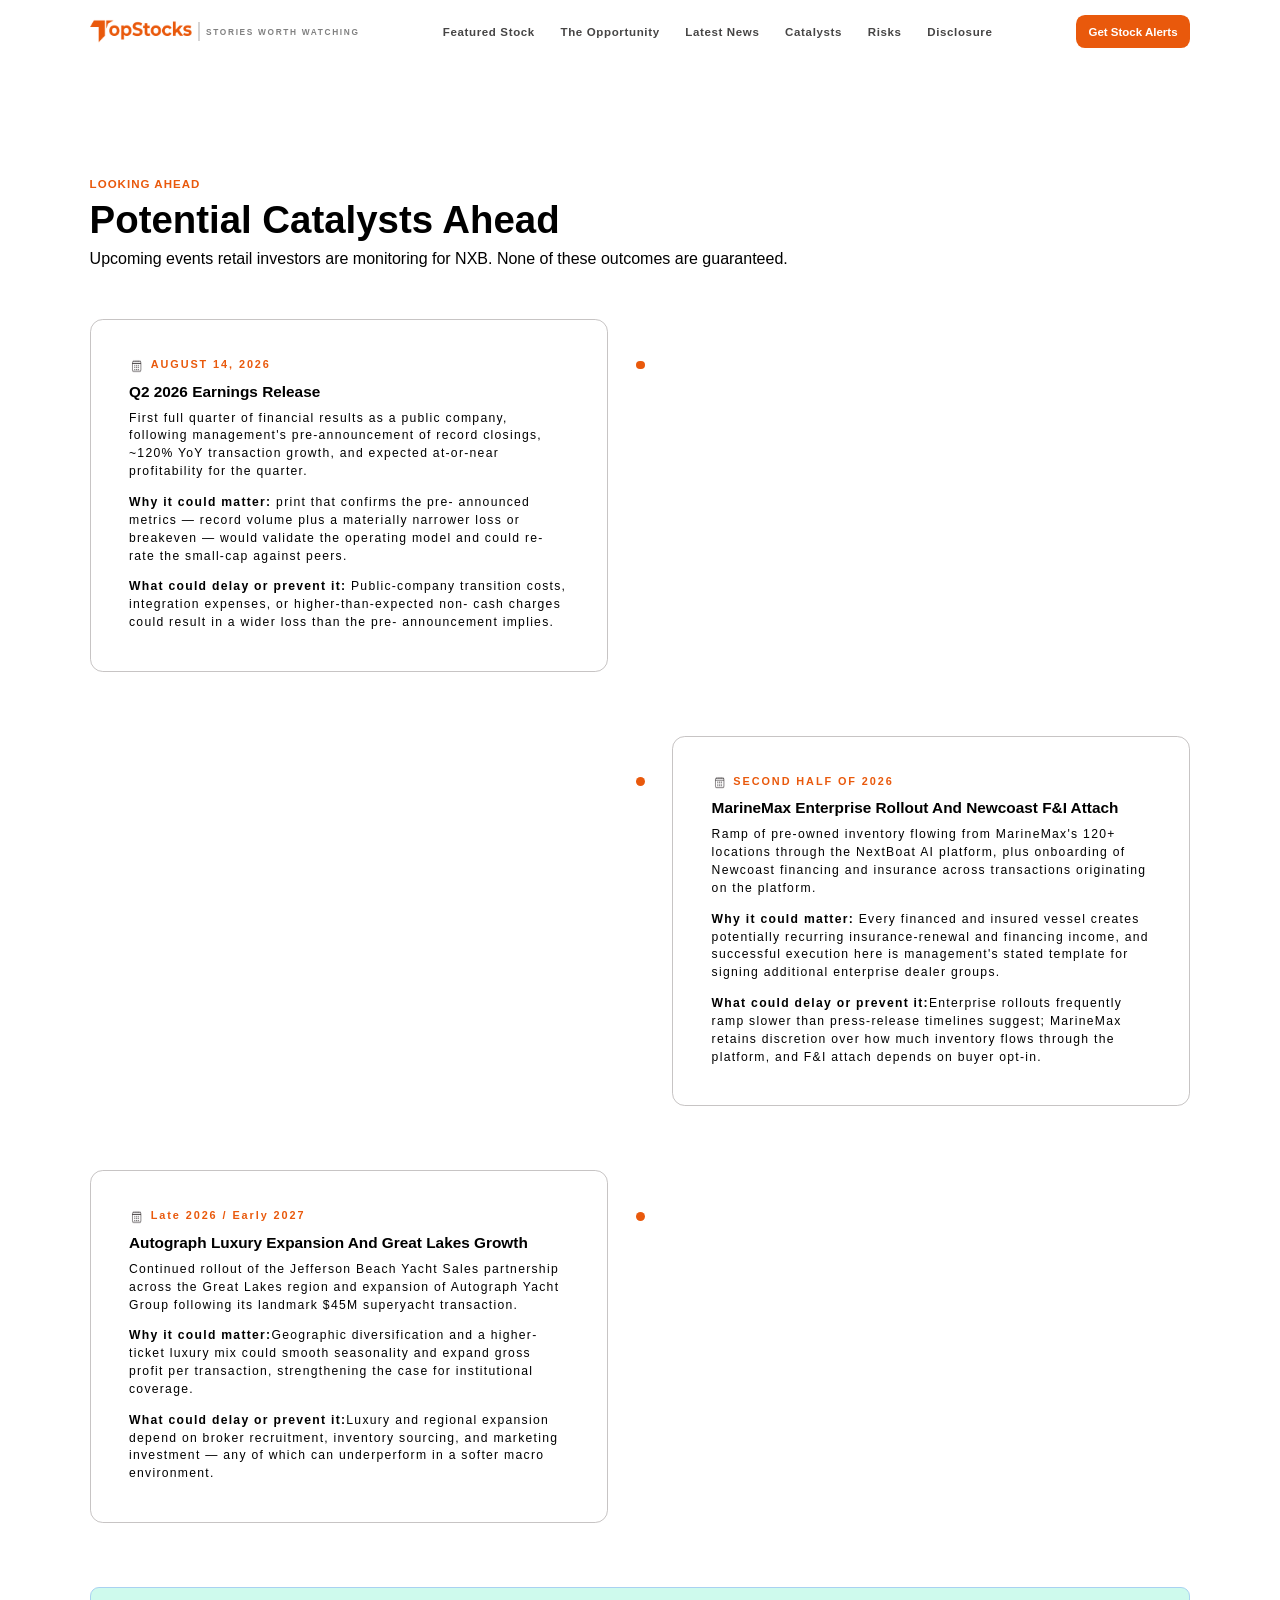
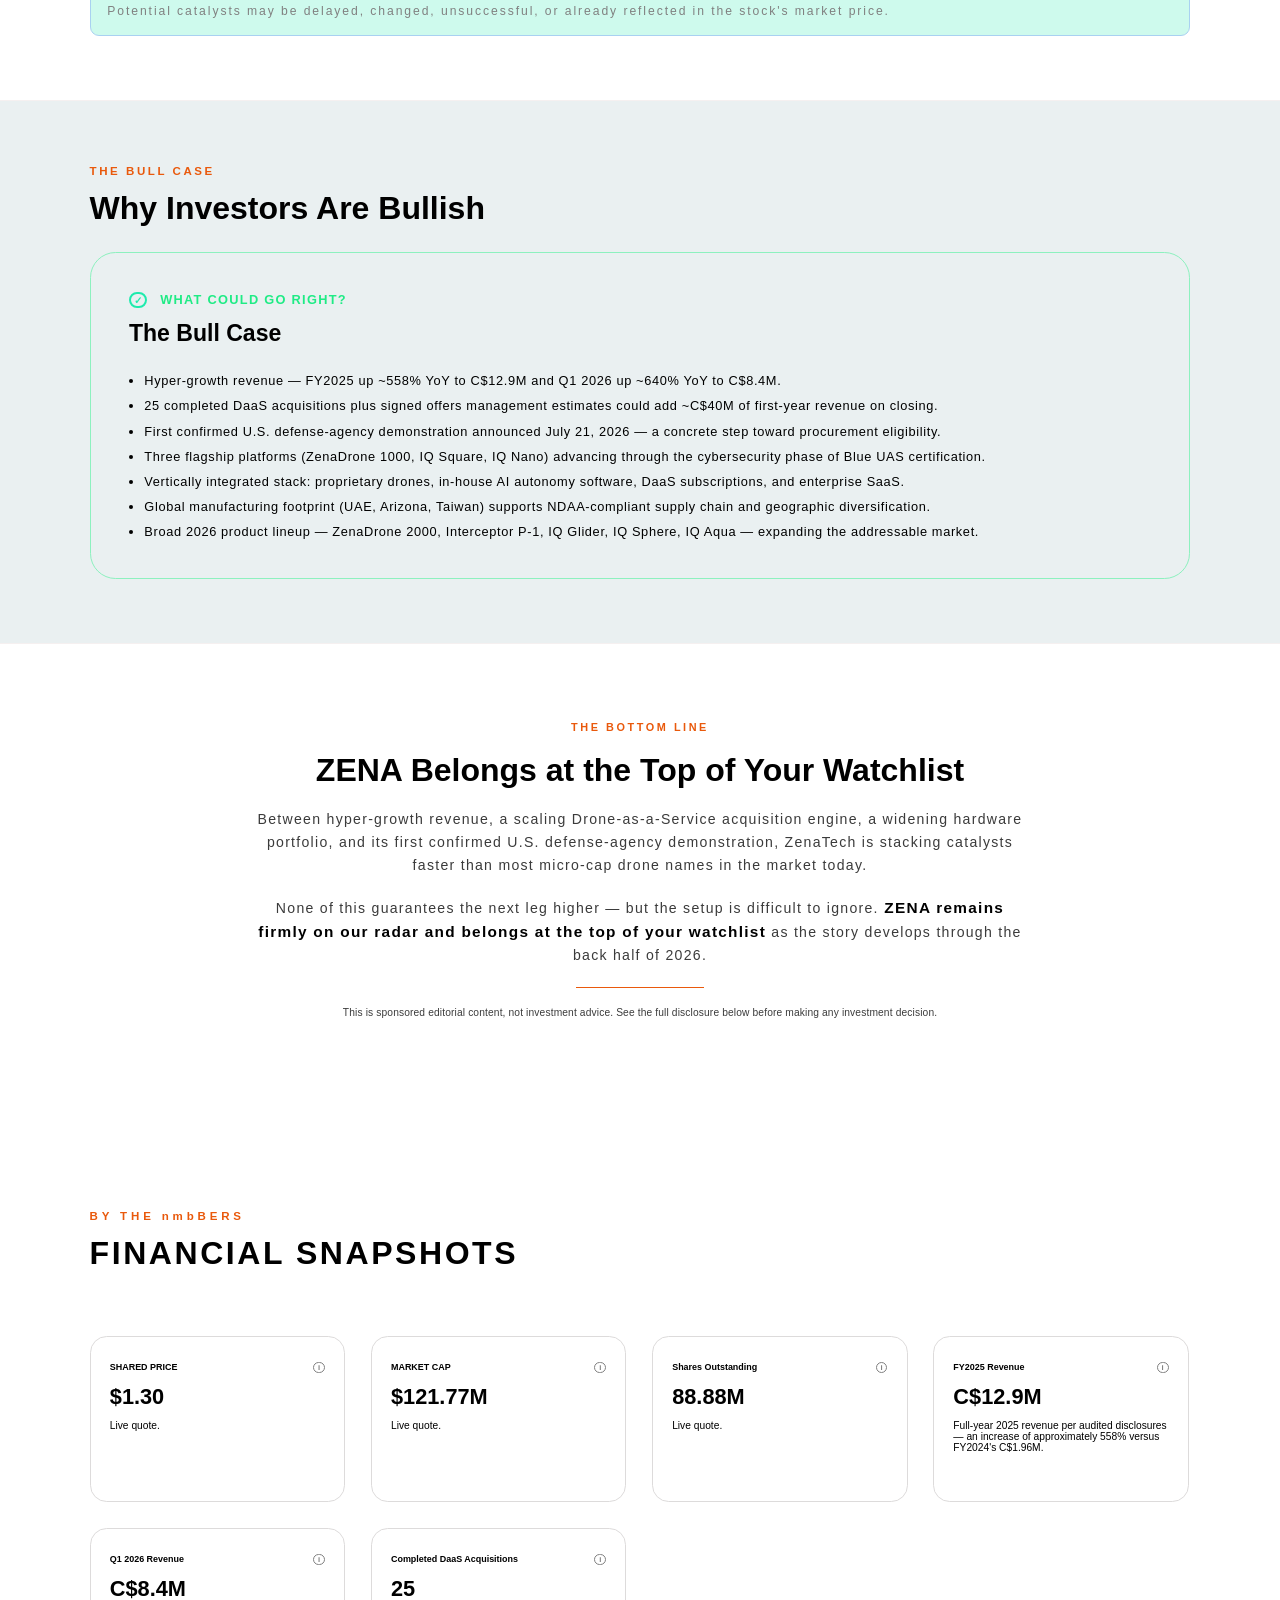
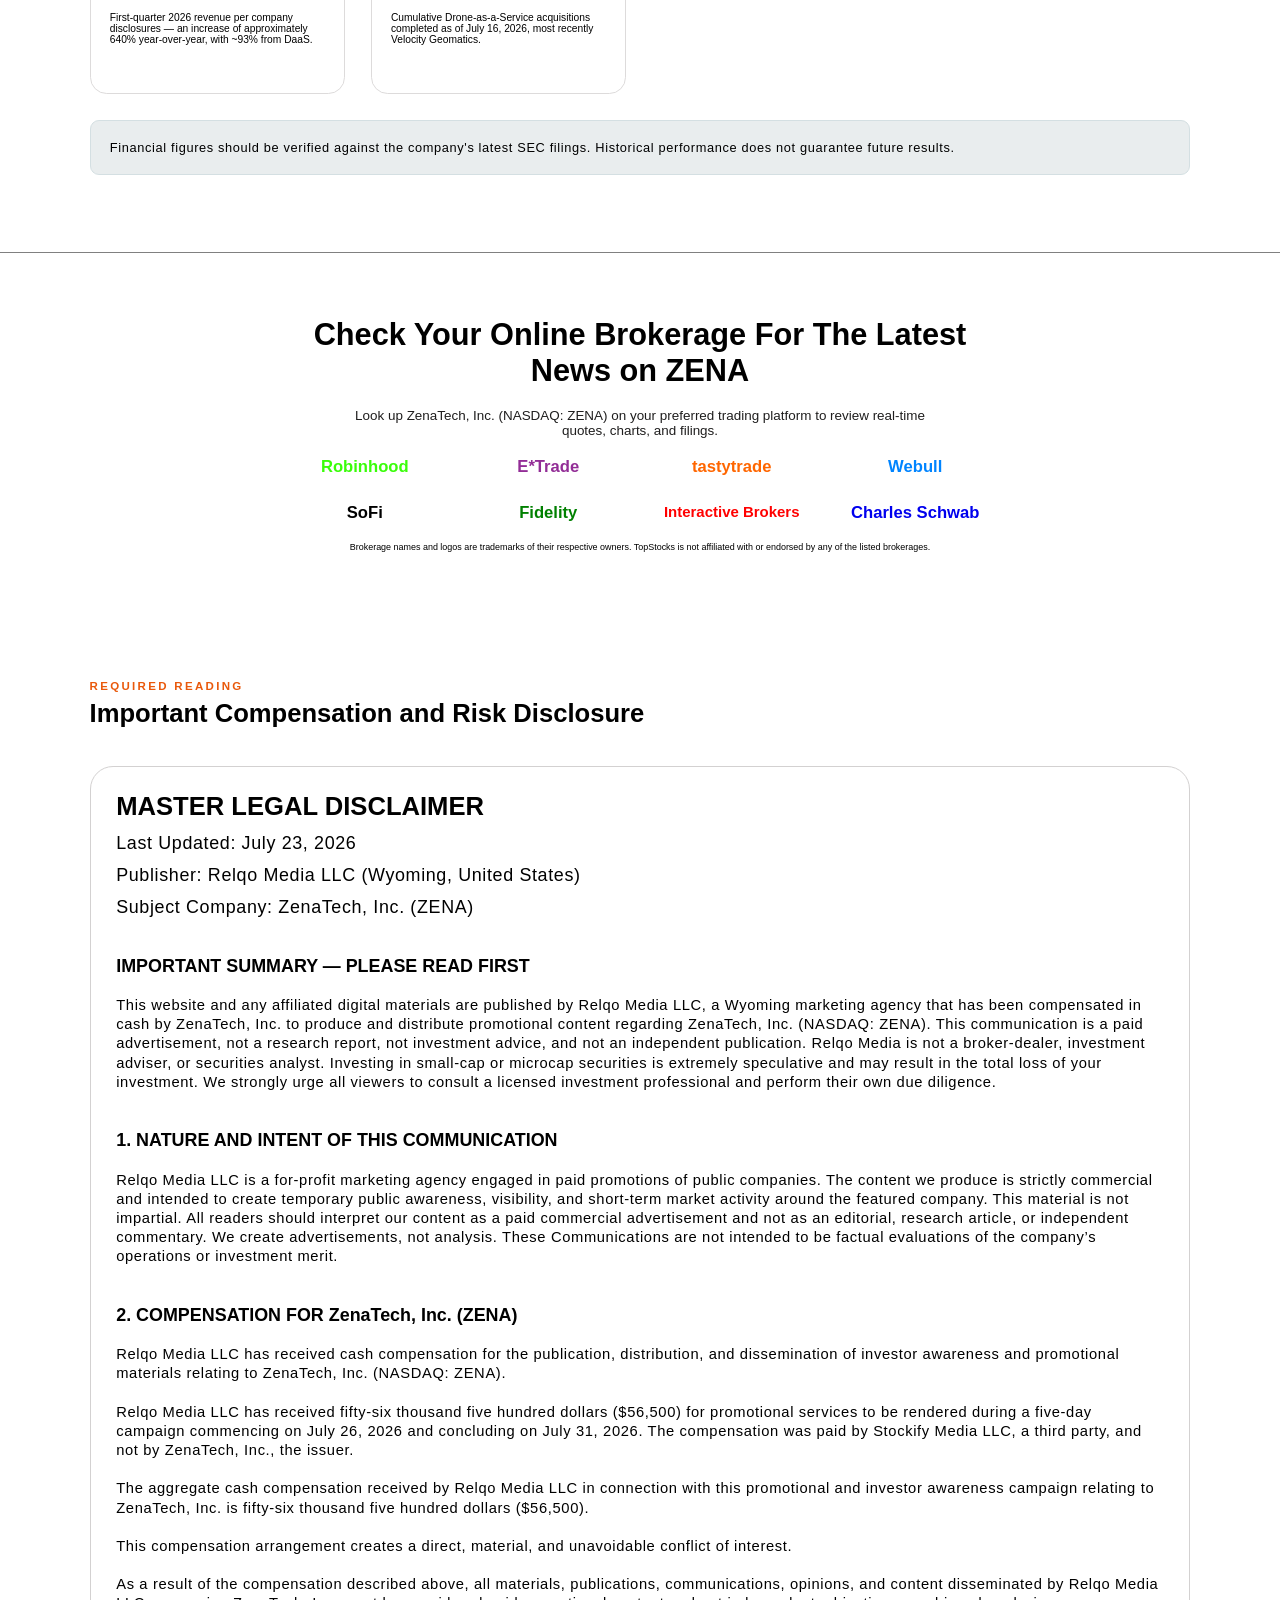
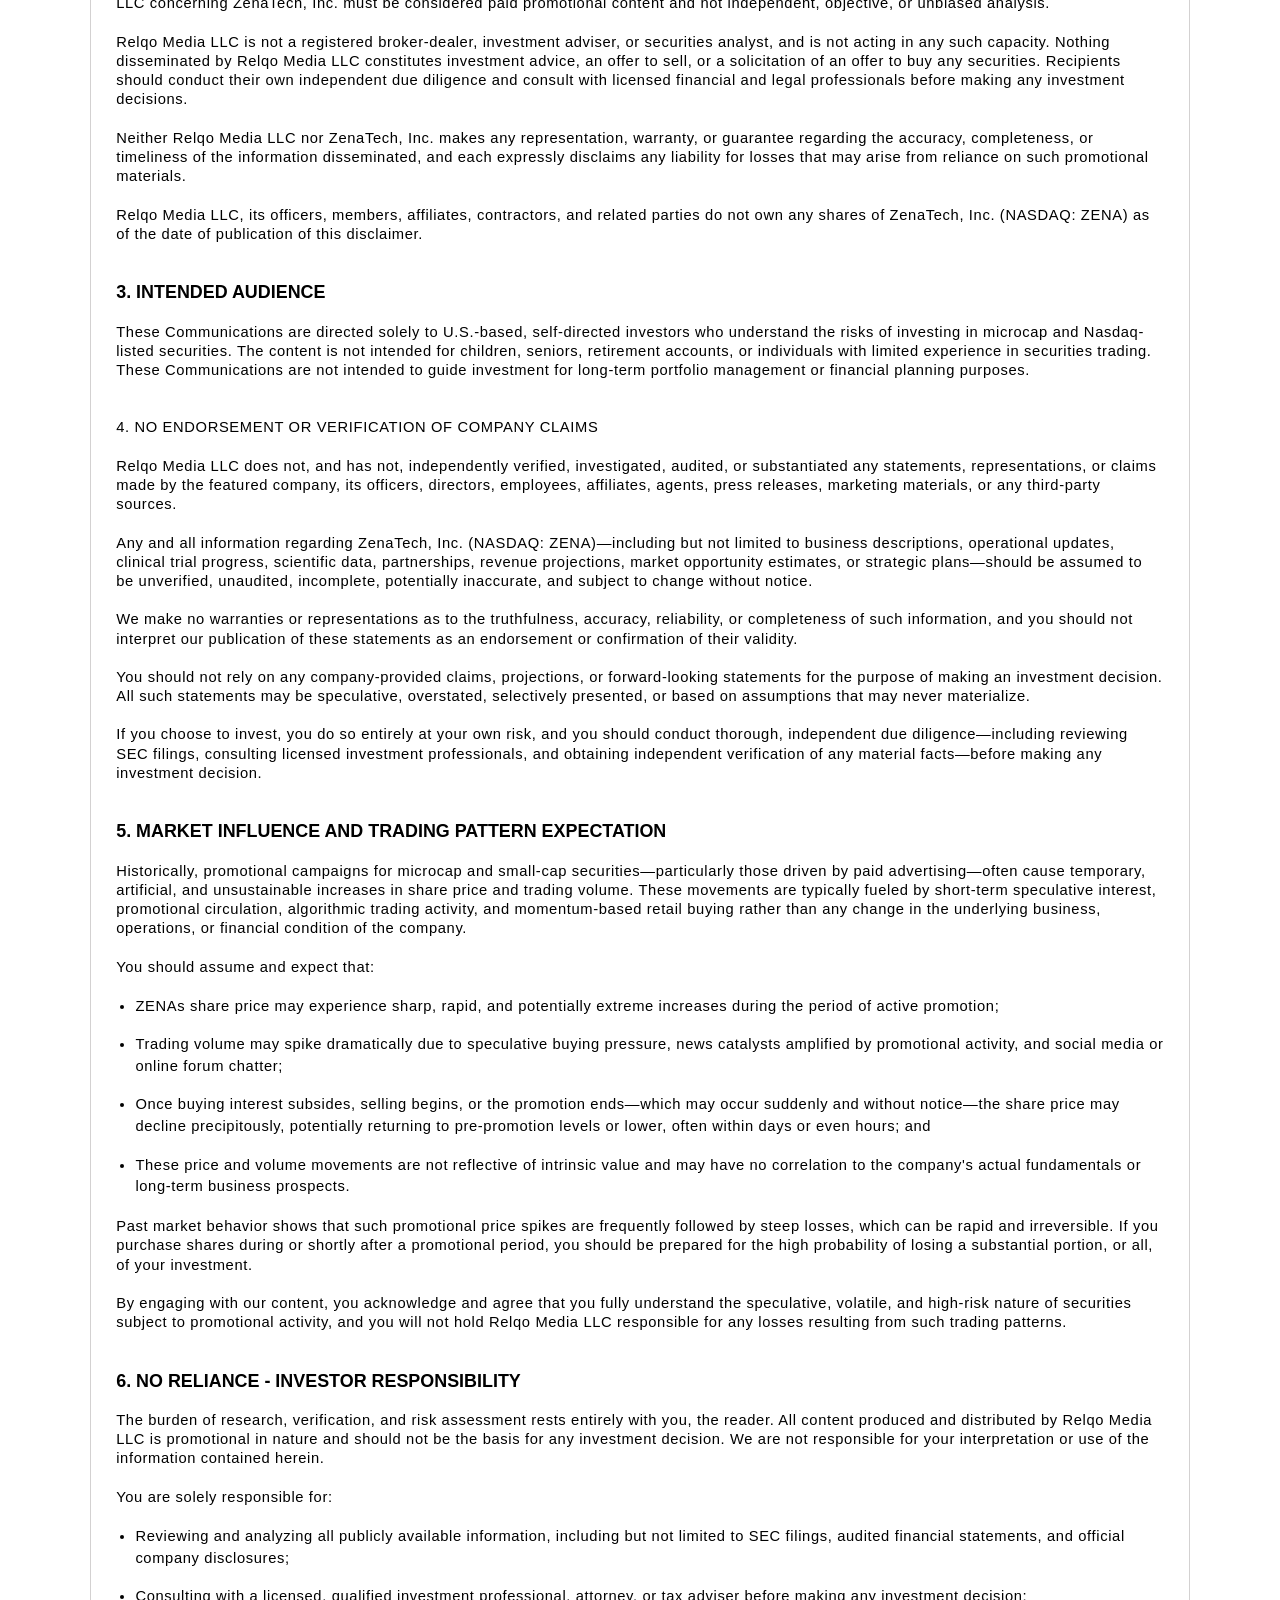
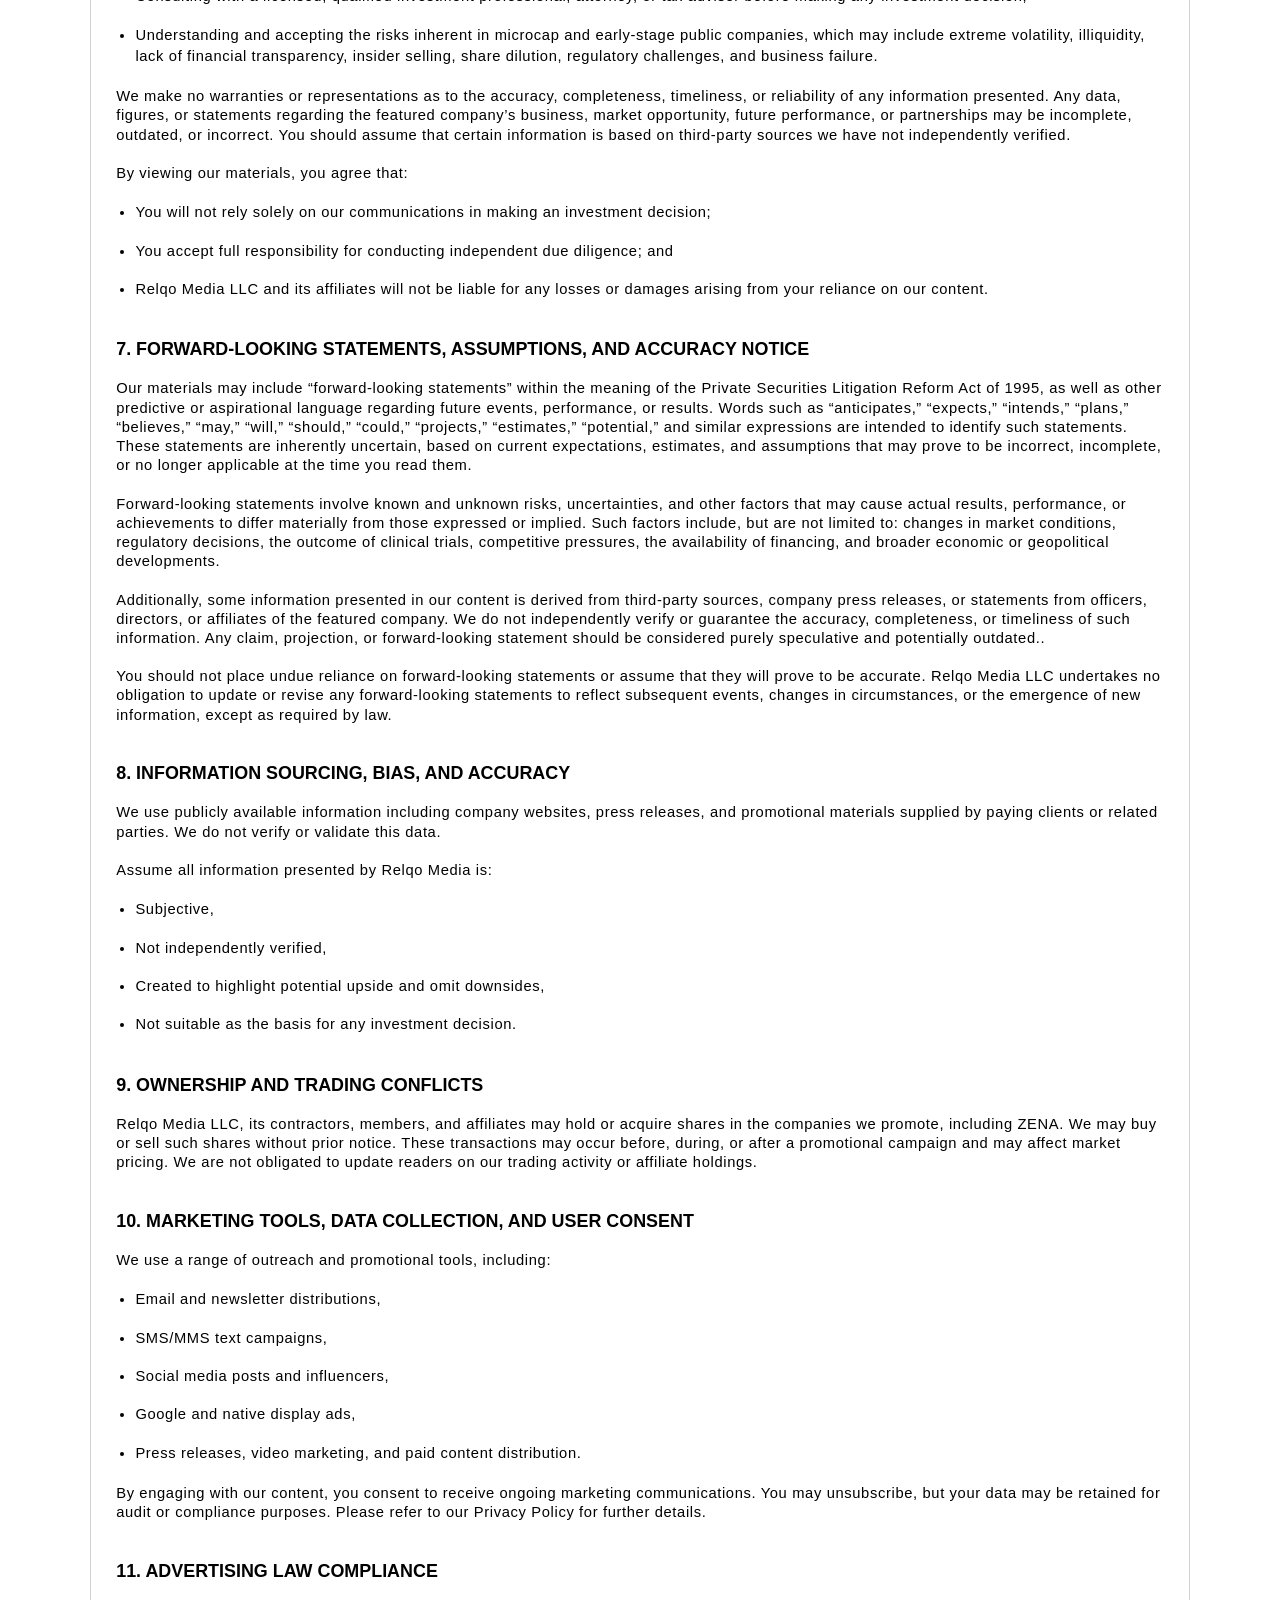
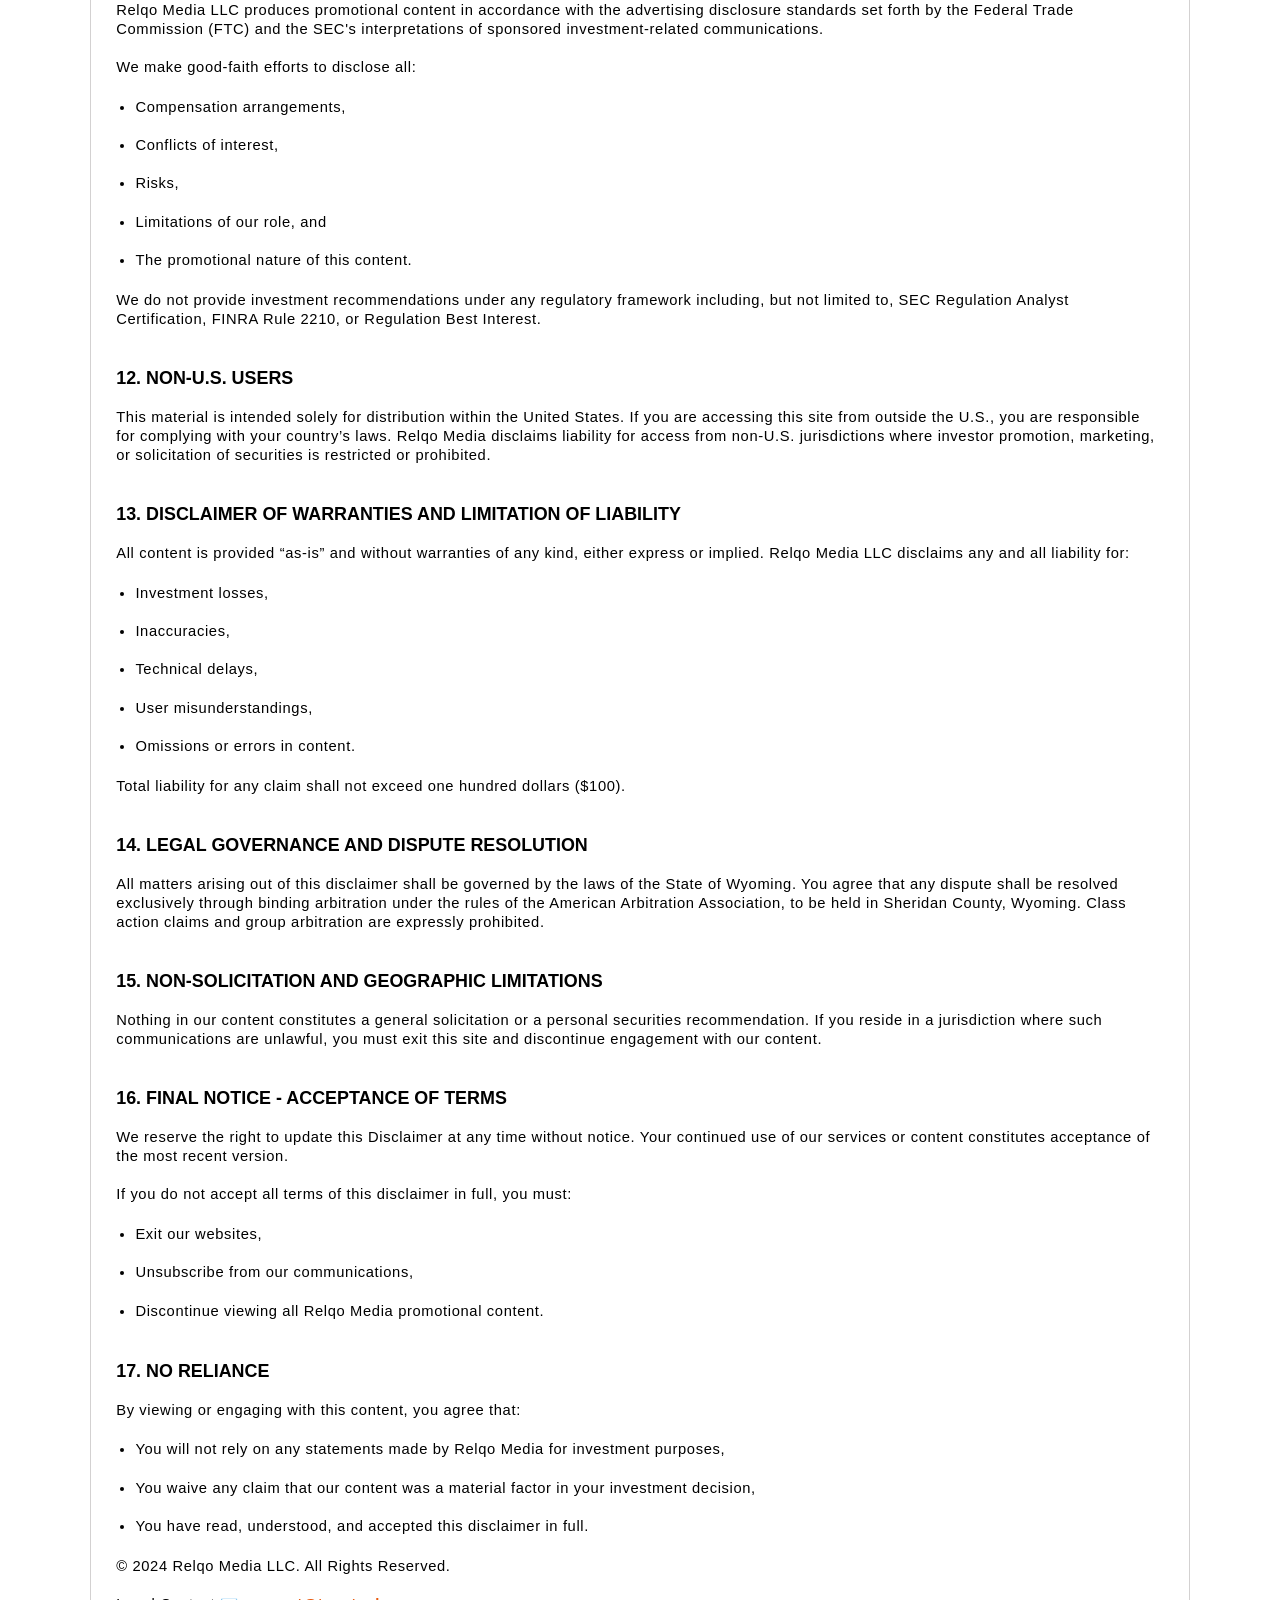
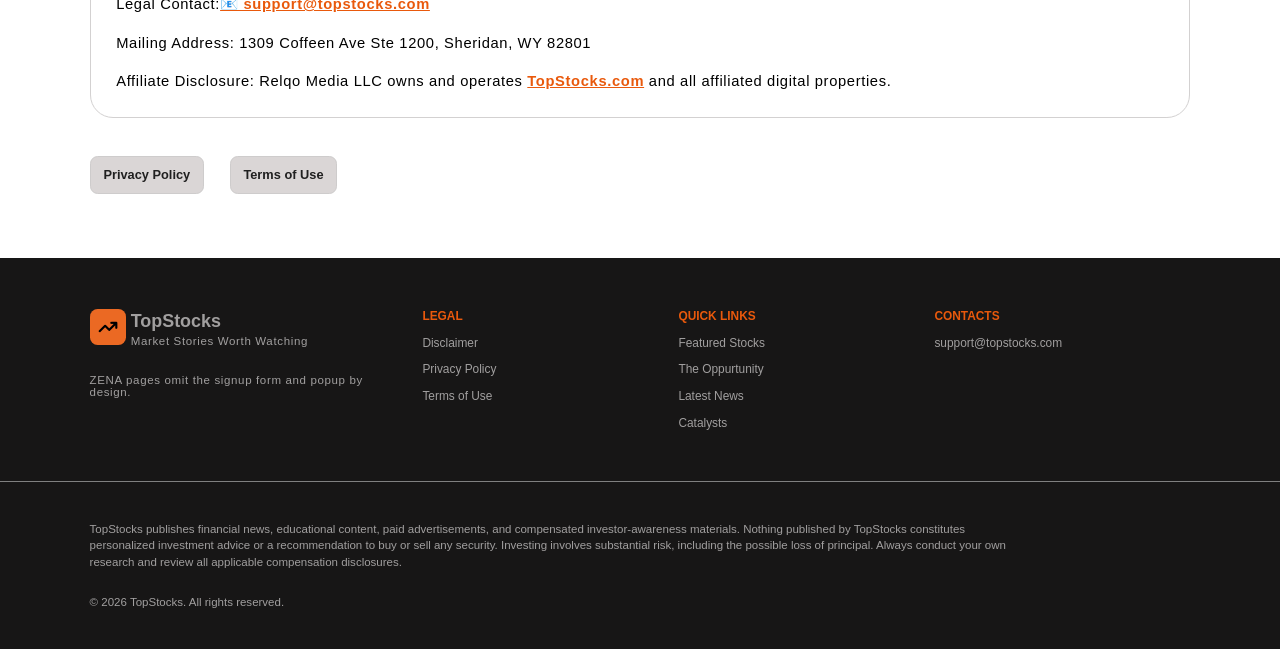
==== commit 3bb1548a: "aawish first merging" ====
--- a/index.html
+++ b/index.html
@@ -1,864 +1,732 @@
-<!doctype html>
+<!DOCTYPE html>
 <html lang="en">
 
 <head>
-  <meta charset="UTF-8" />
-  <meta name="viewport" content="width=device-width, initial-scale=1.0" />
-  <title>Document</title>
-  <!-- Css link -->
-  <link rel="stylesheet" href="style.css" />
-  <!-- Fonts -->
-  <link rel="preconnect" href="https://fonts.googleapis.com" />
-  <link rel="preconnect" href="https://fonts.gstatic.com" crossorigin />
-  <link href="https://fonts.googleapis.com/css2?family=Plus+Jakarta+Sans:ital,wght@0,200..800;1,200..800&display=swap"
-    rel="stylesheet" />
+    <meta charset="UTF-8">
+    <meta name="viewport" content="width=device-width, initial-scale=1.0">
+    <link rel="preconnect" href="https://fonts.googleapis.com">
+    <link rel="preconnect" href="https://fonts.gstatic.com" crossorigin>
+    <link href="https://fonts.googleapis.com/css2?family=Changa+One:ital@0;1&display=swap" rel="stylesheet">
+    <link rel="stylesheet" href="style.css">
+    <title>Document</title>
 </head>
 
 <body>
-  <header>HEADER</header>
-  <main>
-    <!-- Feature Section  -->
-    <section class="feature-sec" id="featured">
-      <div class="container">
-        <div class="feature-left">
-          <h4>TopStocks Featured Company</h4>
-          <h4>NASDAQ: ZENA</h4>
-          <h1>
-            ZENA: The AI Drone Stock Investors Need on Their
-            <span>Radar</span>
-          </h1>
-          <div class="feature-left-txt">
-            <span>
-              Why ZENA Could Become One of 2026's Most-Watched Drone Stocks
-            </span>
-            <br />
-            <p>
-              ZenaTech reported <strong>640%</strong> Q1 revenue growth,
-              completed
-              <strong>25 Drone-as-a-Service</strong>
-              acquisitions, and is preparing for its first confirmed U.S.
-              defense-agency demonstration.
+    <!-- /////////////////////////////////NAVBAR///////////////////////////// -->
+    <div class="navbar">
+        <div class="navbar-logo">
+            <img src="./images/topstock-logo.png" />
+            <div class="nav-logo-bar"></div>
+            <p>STORIES WORTH WATCHING</p>
+        </div>
+        <div class="nav-options">
+            <p>Featured Stock</p>
+            <p>The Opportunity</p>
+            <p>Latest News</p>
+            <p>Catalysts</p>
+            <p>Risks</p>
+            <p>Disclosure</p>
+        </div>
+        <button class="nav-button">Get Stock Alerts</button>
+    </div>
+    <!-- ////////////////////////CATALYSTS/////////////////// -->
+    <div class="catalyst">
+        <div class="catalyst-header">
+            <p class="looking">LOOKING AHEAD</p>
+            <h1 class="main-heading">Potential Catalysts Ahead</h1>
+            <p class="description">Upcoming events retail investors are monitoring for NXB. None of these outcomes are
+                guaranteed.</p>
+        </div>
+        <div class="list">
+            <div class="list-para">
+                <div class="list-data">
+                    <div class="data-date">
+                        <img src="./images/calender.png" />
+                        <p>AUGUST 14, 2026</p>
+                    </div>
+
+                    <h1 class="data-title">Q2 2026 Earnings Release</h1>
+                    <div class="data-desc">
+                        <p>First full quarter of financial results as a public company,
+                            following management's pre-announcement of record closings,
+                            ~120% YoY transaction growth, and expected at-or-near
+                            profitability for the quarter.</p>
+                        <p><span style="font-weight: 700;">Why it could matter:</span> print that confirms the pre-
+                            announced metrics — record volume plus a materially
+                            narrower loss or breakeven — would validate the operating
+                            model and could re-rate the small-cap against peers.
+                        </p>
+                        <p><span style="font-weight: 700;">What could delay or prevent it:</span> Public-company
+                            transition
+                            costs, integration expenses, or higher-than-expected non-
+                            cash charges could result in a wider loss than the pre-
+                            announcement implies.
+                        </p>
+                    </div>
+                </div>
+                <div class="list-sidebar">
+                    <div class="sidebar-dot">
+                        <h1></h1>
+                    </div>
+                </div>
+            </div>
+            <div class="list-para2">
+                <div class="list-sidebar2">
+                    <div class="sidebar-dot">
+                        <h1></h1>
+                    </div>
+                </div>
+                <div class="list-data">
+                    <div class="data-date">
+                        <img src="./images/calender.png" />
+                        <p>SECOND HALF OF 2026</p>
+                    </div>
+                    <h1 class="data-title">MarineMax Enterprise Rollout And Newcoast F&I Attach</h1>
+                    <div class="data-desc">
+                        <p>Ramp of pre-owned inventory flowing from MarineMax's 120+
+                            locations through the NextBoat AI platform, plus onboarding
+                            of Newcoast financing and insurance across transactions
+                            originating on the platform.</p>
+                        <p><span style="font-weight: 700;">Why it could matter:</span> Every financed and insured vessel
+                            creates potentially recurring insurance-renewal and
+                            financing income, and successful execution here is
+                            management's stated template for signing additional
+                            enterprise dealer groups.</p>
+                        <p><span style="font-weight: 700;">What could delay or prevent it:</span>Enterprise rollouts
+                            frequently ramp slower than press-release timelines
+                            suggest; MarineMax retains discretion over how much
+                            inventory flows through the platform, and F&I attach
+                            depends on buyer opt-in.</p>
+                    </div>
+                </div>
+            </div>
+            <div class="list-para">
+                <div class="list-data">
+                    <div class="data-date">
+                        <img src="./images/calender.png" />
+                        <p>Late 2026 / Early 2027</p>
+                    </div>
+                    <h1 class="data-title">Autograph Luxury Expansion And Great Lakes
+                        Growth</h1>
+                    <div class="data-desc">
+                        <p>Continued rollout of the Jefferson Beach Yacht Sales
+                            partnership across the Great Lakes region and expansion of
+                            Autograph Yacht Group following its landmark $45M superyacht
+                            transaction.</p>
+                        <p><span style="font-weight: 700;">Why it could matter:</span>Geographic diversification and a
+                            higher-ticket luxury mix could smooth seasonality and
+                            expand gross profit per transaction, strengthening the
+                            case for institutional coverage.</p>
+                        <p><span style="font-weight: 700;">What could delay or prevent it:</span>Luxury and regional
+                            expansion depend on broker recruitment, inventory
+                            sourcing, and marketing investment — any of which can
+                            underperform in a softer macro environment.</p>
+                    </div>
+                </div>
+                <div class="list-sidebar3">
+                    <div class="sidebar-dot">
+                        <h1></h1>
+                    </div>
+                </div>
+            </div>
+        </div>
+
+        <div class="catalyst-delay">
+            <p>Potential catalysts may be delayed, changed, unsuccessful, or already reflected in the stock's market
+                price.</p>
+        </div>
+    </div>
+
+    <!-- /////////////////////BULLCASE//////////////////// -->
+    <div class="bullcase">
+        <div class="bull-head">
+            <p>THE BULL CASE</p>
+            <h1>Why Investors Are Bullish</h1>
+        </div>
+        <div class="bull-box">
+            <div class="point">
+                <span class="checkbox">✓</span>
+                <p>WHAT COULD GO RIGHT?</p>
+            </div>
+            <h1>The Bull Case</h1>
+            <ul>
+                <li>Hyper-growth revenue — FY2025 up ~558% YoY to C$12.9M and Q1 2026 up ~640% YoY to C$8.4M.</li>
+                <li>25 completed DaaS acquisitions plus signed offers management estimates could add ~C$40M of
+                    first-year revenue on closing.</li>
+                <li>First confirmed U.S. defense-agency demonstration announced July 21, 2026 — a concrete step toward
+                    procurement eligibility.</li>
+                <li>Three flagship platforms (ZenaDrone 1000, IQ Square, IQ Nano) advancing through the cybersecurity
+                    phase of Blue UAS certification.</li>
+                <li>Vertically integrated stack: proprietary drones, in-house AI autonomy software, DaaS subscriptions,
+                    and enterprise SaaS.</li>
+                <li>Global manufacturing footprint (UAE, Arizona, Taiwan) supports NDAA-compliant supply chain and
+                    geographic diversification.</li>
+                <li>Broad 2026 product lineup — ZenaDrone 2000, Interceptor P-1, IQ Glider, IQ Sphere, IQ Aqua —
+                    expanding the addressable market.</li>
+            </ul>
+        </div>
+    </div>
+
+    <!-- /////////////////////////BOTTOM LINE////////////// -->
+    <div class="bottom-line">
+        <p class="bottom-info">THE BOTTOM LINE</p>
+        <h1 class="bottom-heading">ZENA Belongs at the Top of Your Watchlist</h1>
+        <p class="bottom-desc">Between hyper-growth revenue, a scaling Drone-as-a-Service acquisition engine, a widening
+            hardware portfolio,
+            and its first confirmed U.S. defense-agency demonstration, ZenaTech is stacking catalysts faster than most
+            micro-cap drone names in the market today.</p>
+        <p class="bottom-desc">None of this guarantees the next leg higher — but the setup is difficult to ignore.<span
+                class="blurryspot">
+                ZENA remains firmly on our radar and belongs at the top of your watchlist</span> as the story develops
+            through the back half of 2026.</p>
+        <div class="border"></div>
+        <p class="bottom-about">This is sponsored editorial content, not investment advice. See the full disclosure
+            below before making any
+            investment decision.</p>
+    </div>
+
+    <!-- /////////////////FINANCIAL SNAPSHOT////////////////// -->
+    <div class="nmb">
+        <div class="nmb-head">
+            <p class="head-heading">BY THE nmbBERS</p>
+            <h1 class="head-title">FINANCIAL SNAPSHOTS</h1>
+        </div>
+        <div class="nmb-boxes">
+            <div class="nmb-box">
+                <div class="nmb-type">
+                    <p>SHARED PRICE</p>
+                    <div class="nmb-info">i</div>
+                </div>
+                <h1 class="nmb-value">$1.30</h1>
+                <p class="nmb-desc">Live quote.</p>
+            </div>
+            <div class="nmb-box">
+                <div class="nmb-type">
+                    <p>MARKET CAP</p>
+                    <div class="nmb-info">i</div>
+                </div>
+                <h1 class="nmb-value">$121.77M</h1>
+                <p class="nmb-desc">Live quote.</p>
+            </div>
+            <div class="nmb-box">
+                <div class="nmb-type">
+                    <p>Shares Outstanding</p>
+                    <div class="nmb-info">i</div>
+                </div>
+                <h1 class="nmb-value">88.88M</h1>
+                <p class="nmb-desc">Live quote.</p>
+            </div>
+            <div class="nmb-box">
+                <div class="nmb-type">
+                    <p>FY2025 Revenue</p>
+                    <div class="nmb-info">i</div>
+                </div>
+                <h1 class="nmb-value">C$12.9M</h1>
+                <p class="nmb-desc">Full-year 2025 revenue per audited disclosures — an increase of approximately 558%
+                    versus FY2024's C$1.96M.</p>
+            </div>
+            <div class="nmb-box">
+                <div class="nmb-type">
+                    <p>Q1 2026 Revenue</p>
+                    <div class="nmb-info">i</div>
+                </div>
+                <h1 class="nmb-value">C$8.4M</h1>
+                <p class="nmb-desc">First-quarter 2026 revenue per company disclosures — an increase of approximately
+                    640% year-over-year, with ~93% from DaaS.</p>
+            </div>
+            <div class="nmb-box">
+                <div class="nmb-type">
+                    <p>Completed DaaS Acquisitions</p>
+                    <div class="nmb-info">i</div>
+                </div>
+                <h1 class="nmb-value">25</h1>
+                <p class="nmb-desc">Cumulative Drone-as-a-Service acquisitions completed as of July 16, 2026, most
+                    recently Velocity Geomatics.</p>
+            </div>
+        </div>
+        <!-- ////////////////////////FINANCIAL FIGURES VERIFICATION//////////// -->
+        <div class="figure">
+            <p>Financial figures should be verified against the company's latest SEC filings. Historical performance
+                does not guarantee future results.</p>
+        </div>
+    </div>
+
+    <!-- /////////////ONLINE BROKERAGE///////////// -->
+    <div class="online">
+        <h1 class="online-heading">Check Your Online Brokerage For The Latest News on ZENA</h1>
+        <p class="online-info">Look up ZenaTech, Inc. (NASDAQ: ZENA) on your preferred trading platform to review
+            real-time quotes, charts,
+            and filings.</p>
+        <div class="online-links">
+            <a class="robin" href="https://robinhood.com/us/en/stocks/ZENA/">Robinhood</a>
+            <a class="etrade"
+                href="https://us.etrade.com/etx/pxy/login?TARGET=https%3A%2F%2Fus.etrade.com%2Fetx%2Fmkt%2Fquotes%253Fsymbol%253DZENA">E*Trade</a>
+            <a class="tastytrade" href="https://tastytrade.com/">tastytrade</a>
+            <a class="webull" href="https://www.webull.com/quote/nasdaq-zena">Webull</a>
+            <a class="sofi" href="https://www.sofi.com/invest/buy/ZENA/">SoFi</a>
+            <a class="fidelity"
+                href="https://digital.fidelity.com/prgw/digital/research/quote/dashboard/summary?symbol=ZENA">Fidelity</a>
+            <a class="interactice-broker"
+                href="https://www.interactivebrokers.com/en/trading/quotes.php?symbol=ZENA">Interactive Brokers</a>
+            <a class="charles-schwab" href="https://www.schwab.com/research/stocks/quotes/summary/ZENA">Charles
+                Schwab</a>
+        </div>
+        <p class="online-desc">Brokerage names and logos are trademarks of their respective owners. TopStocks is not
+            affiliated with or
+            endorsed by any of the listed brokerages.
+
+        </p>
+    </div>
+    <!-- /////////////////////////////////REQUIRED READING///////////////////// -->
+    <div class="req">
+        <div class="req-head">
+            <p>Required Reading</p>
+            <h1>Important Compensation and Risk Disclosure</h1>
+        </div>
+
+        <!-- //////////////////////////BOX/////////////// -->
+        <div class="req-box">
+            <div class="req-box-head">
+                <h1>MASTER LEGAL DISCLAIMER</h1>
+                <p>Last Updated: July 23, 2026</p>
+                <p>Publisher: Relqo Media LLC (Wyoming, United States)</p>
+                <p>Subject Company: ZenaTech, Inc. (ZENA)</p>
+            </div>
+
+            <div>
+                <h2>IMPORTANT SUMMARY — PLEASE READ FIRST</h2>
+                <p>This website and any affiliated digital materials are published by Relqo Media LLC, a Wyoming
+                    marketing agency that has been compensated in cash by ZenaTech, Inc. to produce and distribute
+                    promotional content regarding ZenaTech, Inc. (NASDAQ: ZENA). This communication is a paid
+                    advertisement, not a research report, not investment advice, and not an independent publication.
+                    Relqo Media is not a broker-dealer, investment adviser, or securities analyst. Investing in
+                    small-cap or microcap securities is extremely speculative and may result in the total loss of your
+                    investment. We strongly urge all viewers to consult a licensed investment professional and perform
+                    their own due diligence.</p>
+            </div>
+            <!-- /////////////////1////////// -->
+
+            <div>
+                <h2>1. NATURE AND INTENT OF THIS COMMUNICATION</h2>
+                <p>Relqo Media LLC is a for-profit marketing agency engaged in paid promotions of public companies. The
+                    content we produce is strictly commercial and intended to create temporary public awareness,
+                    visibility, and short-term market activity around the featured company. This material is not
+                    impartial. All readers should interpret our content as a paid commercial advertisement and not as an
+                    editorial, research article, or independent commentary. We create advertisements, not analysis.
+                    These Communications are not intended to be factual evaluations of the company’s operations or
+                    investment merit.
+                </p>
+            </div>
+            <!-- /////////////////2////////// -->
+
+            <div>
+                <h2>2. COMPENSATION FOR ZenaTech, Inc. (ZENA)</h2>
+                <p>Relqo Media LLC has received cash compensation for the publication, distribution, and dissemination
+                    of investor awareness and promotional materials relating to ZenaTech, Inc. (NASDAQ: ZENA).
+                </p>
+                <p>Relqo Media LLC has received fifty-six thousand five hundred dollars ($56,500) for promotional
+                    services to be rendered during a five-day campaign commencing on July 26, 2026 and concluding on
+                    July 31, 2026. The compensation was paid by Stockify Media LLC, a third party, and not by ZenaTech,
+                    Inc., the issuer.
+
+                </p>
+                <p>The aggregate cash compensation received by Relqo Media LLC in connection with this promotional and
+                    investor awareness campaign relating to ZenaTech, Inc. is fifty-six thousand five hundred dollars
+                    ($56,500).
+
+                </p>
+                <p>This compensation arrangement creates a direct, material, and unavoidable conflict of interest.
+
+                </p>
+                <p>As a result of the compensation described above, all materials, publications, communications,
+                    opinions, and content disseminated by Relqo Media LLC concerning ZenaTech, Inc. must be considered
+                    paid promotional content and not independent, objective, or unbiased analysis.
+
+                </p>
+                <p>Relqo Media LLC is not a registered broker-dealer, investment adviser, or securities analyst, and is
+                    not acting in any such capacity. Nothing disseminated by Relqo Media LLC constitutes investment
+                    advice, an offer to sell, or a solicitation of an offer to buy any securities. Recipients should
+                    conduct their own independent due diligence and consult with licensed financial and legal
+                    professionals before making any investment decisions.
+
+                </p>
+                <p>Neither Relqo Media LLC nor ZenaTech, Inc. makes any representation, warranty, or guarantee regarding
+                    the accuracy, completeness, or timeliness of the information disseminated, and each expressly
+                    disclaims any liability for losses that may arise from reliance on such promotional materials.
+
+                </p>
+                <p>Relqo Media LLC, its officers, members, affiliates, contractors, and related parties do not own any
+                    shares of ZenaTech, Inc. (NASDAQ: ZENA) as of the date of publication of this disclaimer.
+
+                </p>
+            </div>
+            <!-- /////////////////3////////// -->
+
+            <div>
+                <h2>3. INTENDED AUDIENCE</h2>
+                <p>These Communications are directed solely to U.S.-based, self-directed investors who understand the
+                    risks of investing in microcap and Nasdaq-listed securities. The content is not intended for
+                    children, seniors, retirement accounts, or individuals with limited experience in securities
+                    trading. These Communications are not intended to guide investment for long-term portfolio
+                    management or financial planning purposes.</p>
+            </div>
+            <!-- /////////////////4////////// -->
+
+            <div>
+                <p>4. NO ENDORSEMENT OR VERIFICATION OF COMPANY CLAIMS</p>
+                <p>Relqo Media LLC does not, and has not, independently verified, investigated, audited, or
+                    substantiated any statements, representations, or claims made by the featured company, its officers,
+                    directors, employees, affiliates, agents, press releases, marketing materials, or any third-party
+                    sources.
+
+                </p>
+                <p>Any and all information regarding ZenaTech, Inc. (NASDAQ: ZENA)—including but not limited to business
+                    descriptions, operational updates, clinical trial progress, scientific data, partnerships, revenue
+                    projections, market opportunity estimates, or strategic plans—should be assumed to be unverified,
+                    unaudited, incomplete, potentially inaccurate, and subject to change without notice.
+
+                </p>
+                <p>We make no warranties or representations as to the truthfulness, accuracy, reliability, or
+                    completeness of such information, and you should not interpret our publication of these statements
+                    as an endorsement or confirmation of their validity.
+
+                </p>
+                <p>You should not rely on any company-provided claims, projections, or forward-looking statements for
+                    the purpose of making an investment decision. All such statements may be speculative, overstated,
+                    selectively presented, or based on assumptions that may never materialize.
+
+                </p>
+                <p>If you choose to invest, you do so entirely at your own risk, and you should conduct thorough,
+                    independent due diligence—including reviewing SEC filings, consulting licensed investment
+                    professionals, and obtaining independent verification of any material facts—before making any
+                    investment decision.
+
+                </p>
+            </div>
+            <!-- /////////////////5////////// -->
+
+            <div>
+                <h2>5. MARKET INFLUENCE AND TRADING PATTERN EXPECTATION</h2>
+                <p>Historically, promotional campaigns for microcap and small-cap securities—particularly those driven
+                    by paid advertising—often cause temporary, artificial, and unsustainable increases in share price
+                    and trading volume. These movements are typically fueled by short-term speculative interest,
+                    promotional circulation, algorithmic trading activity, and momentum-based retail buying rather than
+                    any change in the underlying business, operations, or financial condition of the company.</p>
+                <p>You should assume and expect that:</p>
+                <ul>
+                    <li>ZENAs share price may experience sharp, rapid, and potentially extreme increases during the
+                        period of active promotion;
+                    </li>
+                    <li>Trading volume may spike dramatically due to speculative buying pressure, news catalysts
+                        amplified by promotional activity, and social media or online forum chatter;
+                    </li>
+                    <li>Once buying interest subsides, selling begins, or the promotion ends—which may occur
+                        suddenly and without notice—the share price may decline precipitously, potentially returning
+                        to pre-promotion levels or lower, often within days or even hours; and
+                    </li>
+                    <li>These price and volume movements are not reflective of intrinsic value and may have no
+                        correlation to the company's actual fundamentals or long-term business prospects.
+                    </li>
+                </ul>
+                <p>Past market behavior shows that such promotional price spikes are frequently followed by steep
+                    losses, which can be rapid and irreversible. If you purchase shares during or shortly after a
+                    promotional period, you should be prepared for the high probability of losing a substantial
+                    portion, or all, of your investment.</p>
+                <p>By engaging with our content, you acknowledge and agree that you fully understand the
+                    speculative, volatile, and high-risk nature of securities subject to promotional activity, and
+                    you will not hold Relqo Media LLC responsible for any losses resulting from such trading
+                    patterns.
+
+                </p>
+            </div>
+            <!-- /////////////////6////////// -->
+
+            <div>
+                <h2>6. NO RELIANCE - INVESTOR RESPONSIBILITY</h2>
+                <p>The burden of research, verification, and risk assessment rests entirely with you, the reader. All
+                    content produced and distributed by Relqo Media LLC is promotional in nature and should not be the
+                    basis for any investment decision. We are not responsible for your interpretation or use of the
+                    information contained herein.
+                </p>
+                <p>You are solely responsible for:</p>
+                <ul>
+                    <li>Reviewing and analyzing all publicly available information, including but not limited to SEC
+                        filings, audited financial statements, and official company disclosures;
+                    </li>
+                    <li>Consulting with a licensed, qualified investment professional, attorney, or tax adviser
+                        before making any investment decision;
+                    </li>
+                    <li>Understanding and accepting the risks inherent in microcap and early-stage public companies,
+                        which may include extreme volatility, illiquidity, lack of financial transparency, insider
+                        selling, share dilution, regulatory challenges, and business failure.
+                    </li>
+                </ul>
+
+                <p>We make no warranties or representations as to the accuracy, completeness, timeliness, or reliability
+                    of any information presented. Any data, figures, or statements regarding the featured company’s
+                    business, market opportunity, future performance, or partnerships may be incomplete, outdated, or
+                    incorrect. You should assume that certain information is based on third-party sources we have not
+                    independently verified.</p>
+
+                <p>By viewing our materials, you agree that:</p>
+                <ul>
+                    <li>You will not rely solely on our communications in making an investment decision;</li>
+                    <li>You accept full responsibility for conducting independent due diligence; and
+                    </li>
+                    <li>Relqo Media LLC and its affiliates will not be liable for any losses or damages arising from
+                        your reliance on our content.
+                    </li>
+                </ul>
+
+            </div>
+            <!-- ////////////////7////////// -->
+            <div>
+                <h2>7. FORWARD-LOOKING STATEMENTS, ASSUMPTIONS, AND ACCURACY NOTICE</h2>
+                <p>Our materials may include “forward-looking statements” within the meaning of the Private Securities
+                    Litigation Reform Act of 1995, as well as other predictive or aspirational language regarding future
+                    events, performance, or results. Words such as “anticipates,” “expects,” “intends,” “plans,”
+                    “believes,” “may,” “will,” “should,” “could,” “projects,” “estimates,” “potential,” and similar
+                    expressions are intended to identify such statements. These statements are inherently uncertain,
+                    based on current expectations, estimates, and assumptions that may prove to be incorrect,
+                    incomplete, or no longer applicable at the time you read them.</p>
+                <p>Forward-looking statements involve known and unknown risks, uncertainties, and other factors that may
+                    cause actual results, performance, or achievements to differ materially from those expressed or
+                    implied. Such factors include, but are not limited to: changes in market conditions, regulatory
+                    decisions, the outcome of clinical trials, competitive pressures, the availability of financing, and
+                    broader economic or geopolitical developments.
+
+                </p>
+                <p>Additionally, some information presented in our content is derived from third-party sources, company
+                    press releases, or statements from officers, directors, or affiliates of the featured company. We do
+                    not independently verify or guarantee the accuracy, completeness, or timeliness of such information.
+                    Any claim, projection, or forward-looking statement should be considered purely speculative and
+                    potentially outdated..
+
+                </p>
+                <p>You should not place undue reliance on forward-looking statements or assume that they will prove to
+                    be accurate. Relqo Media LLC undertakes no obligation to update or revise any forward-looking
+                    statements to reflect subsequent events, changes in circumstances, or the emergence of new
+                    information, except as required by law.
+
+                </p>
+            </div>
+            <!-- /////////////////8////////// -->
+            <div>
+                <h2>8. INFORMATION SOURCING, BIAS, AND ACCURACY</h2>
+                <p>We use publicly available information including company websites, press releases, and promotional
+                    materials supplied by paying clients or related parties. We do not verify or validate this data.</p>
+
+                <p>Assume all information presented by Relqo Media is:</p>
+                <ul>
+                    <li>Subjective,</li>
+                    <li>Not independently verified,</li>
+                    <li>Created to highlight potential upside and omit downsides,</li>
+                    <li>Not suitable as the basis for any investment decision.</li>
+                </ul>
+
+            </div>
+            <!-- //////////////////9/////////////////////////// -->
+            <div>
+                <h2>9. OWNERSHIP AND TRADING CONFLICTS</h2>
+                <p>Relqo Media LLC, its contractors, members, and affiliates may hold or acquire shares in the companies
+                    we promote, including ZENA. We may buy or sell such shares without prior notice. These transactions
+                    may occur before, during, or after a promotional campaign and may affect market pricing. We are not
+                    obligated to update readers on our trading activity or affiliate holdings.</p>
+            </div>
+            <!-- ///////////////////////////////10/////////////////////////// -->
+
+            <div>
+                <h2>10. MARKETING TOOLS, DATA COLLECTION, AND USER CONSENT</h2>
+                <p>We use a range of outreach and promotional tools, including:</p>
+                <ul>
+                    <li>Email and newsletter distributions,</li>
+                    <li>SMS/MMS text campaigns,
+                    </li>
+                    <li>Social media posts and influencers,
+                    </li>
+                    <li>Google and native display ads,
+                    </li>
+                    <li>Press releases, video marketing, and paid content distribution.
+                    </li>
+                </ul>
+
+                <p>By engaging with our content, you consent to receive ongoing marketing communications. You may
+                    unsubscribe, but your data may be retained for audit or compliance purposes. Please refer to our
+                    Privacy Policy for further details.
+
+                </p>
+            </div>
+            <!-- /////////////////////////////11//////////////////////////// -->
+            <div>
+                <h2>11. ADVERTISING LAW COMPLIANCE</h2>
+                <p>Relqo Media LLC produces promotional content in accordance with the advertising disclosure standards
+                    set forth by the Federal Trade Commission (FTC) and the SEC's interpretations of sponsored
+                    investment-related communications.</p>
+
+                <p>We make good-faith efforts to disclose all:</p>
+                <ul>
+                    <li>Compensation arrangements,</li>
+                    <li>Conflicts of interest,</li>
+                    <li>Risks,
+                    </li>
+                    <li>Limitations of our role, and
+                    </li>
+                    <li>The promotional nature of this content.
+                    </li>
+                </ul>
+                <p>We do not provide investment recommendations under any regulatory framework including, but not
+                    limited to, SEC Regulation Analyst Certification, FINRA Rule 2210, or Regulation Best Interest.
+                </p>
+            </div>
+            <!-- /////////////////////////////////12///////////////////////////// -->
+
+            <div>
+                <h2>12. NON-U.S. USERS</h2>
+                <p>This material is intended solely for distribution within the United States. If you are accessing this
+                    site from outside the U.S., you are responsible for complying with your country’s laws. Relqo Media
+                    disclaims liability for access from non-U.S. jurisdictions where investor promotion, marketing, or
+                    solicitation of securities is restricted or prohibited.
+
+                </p>
+            </div>
+            <!-- ////////////////////////////////////13////////////////////////// -->
+
+            <div>
+                <h2>13. DISCLAIMER OF WARRANTIES AND LIMITATION OF LIABILITY
+                </h2>
+                <p>All content is provided “as-is” and without warranties of any kind, either express or implied. Relqo
+                    Media LLC disclaims any and all liability for:
+
+                </p>
+                <ul>
+                    <li>Investment losses,
+                    </li>
+                    <li>Inaccuracies,
+                    </li>
+                    <li>Technical delays,
+                    </li>
+                    <li>User misunderstandings,
+                    </li>
+                    <li>Omissions or errors in content.
+                    </li>
+                </ul>
+                <p>Total liability for any claim shall not exceed one hundred dollars ($100).
+
+                </p>
+            </div>
+            <!-- //////////////////////////14/////////////////////////// -->
+            <div>
+                <h2>14. LEGAL GOVERNANCE AND DISPUTE RESOLUTION</h2>
+                <p>All matters arising out of this disclaimer shall be governed by the laws of the State of Wyoming. You
+                    agree that any dispute shall be resolved exclusively through binding arbitration under the rules of
+                    the American Arbitration Association, to be held in Sheridan County, Wyoming. Class action claims
+                    and group arbitration are expressly prohibited.
+
+                </p>
+            </div>
+            <!-- //////////////////15//////////////////////////////////// -->
+
+            <div>
+                <h2>15. NON-SOLICITATION AND GEOGRAPHIC LIMITATIONS
+                </h2>
+                <p>Nothing in our content constitutes a general solicitation or a personal securities recommendation. If
+                    you reside in a jurisdiction where such communications are unlawful, you must exit this site and
+                    discontinue engagement with our content.
+
+                </p>
+            </div>
+            <!-- /////////////////////////16///////////////////////////// -->
+
+            <div>
+                <h2>16. FINAL NOTICE - ACCEPTANCE OF TERMS</h2>
+                <p>We reserve the right to update this Disclaimer at any time without notice. Your continued use of our
+                    services or content constitutes acceptance of the most recent version.
+                </p>
+                <p>If you do not accept all terms of this disclaimer in full, you must:
+
+                </p>
+                <ul>
+                    <li>Exit our websites,</li>
+                    <li>Unsubscribe from our communications,</li>
+                    <li>Discontinue viewing all Relqo Media promotional content.</li>
+                </ul>
+            </div>
+            <!-- //////////////////////////////////17//////////////////////////// -->
+
+            <div>
+                <h2>17. NO RELIANCE</h2>
+                <p>By viewing or engaging with this content, you agree that:</p>
+                <ul>
+                    <li>You will not rely on any statements made by Relqo Media for investment purposes,</li>
+                    <li>You waive any claim that our content was a material factor in your investment decision,
+                    </li>
+                    <li>You have read, understood, and accepted this disclaimer in full.
+                    </li>
+                </ul>
+                <p>© 2024 Relqo Media LLC. All Rights Reserved.</p>
+                <p>Legal Contact:<a class="link">📧 support@topstocks.com</a> </p>
+                <p>Mailing Address: 1309 Coffeen Ave Ste 1200, Sheridan, WY 82801</p>
+                <p>Affiliate Disclosure: Relqo Media LLC owns and operates <a class="link">TopStocks.com</a> and all
+                    affiliated digital
+                    properties.</p>
+            </div>
+
+
+        </div>
+
+        <!-- ////////////////////////PRIVACY POLICY + TERMS OF USE//////////////// -->
+        <div class="policy">
+            <a href="">Privacy Policy</a>
+            <a href="">Terms of Use</a>
+        </div>
+    </div>
+
+    <!-- //////////////////////////FOOOTER//////////////////////////// -->
+    <div class="footer">
+        <div class="borderdiv">
+            <div class="footer-row">
+                <div class="firstdiv">
+                    <div class="logo">
+                        <div class="errow">
+                            <img src="./images/errow.png" alt="">
+                        </div>
+                        <div class="written">
+                            <h1>TopStocks</h1>
+                            <p>Market Stories Worth Watching</p>
+                        </div>
+                    </div>
+                    <p>ZENA pages omit the signup form and popup by design.</p>
+                </div>
+                <div class="second">
+                    <h2>LEGAL</h2>
+                    <p>Disclaimer</p>
+                    <p>Privacy Policy</p>
+                    <p>Terms of Use</p>
+                </div>
+                <div class="second">
+                    <h2>QUICK LINKS</h2>
+                    <P>Featured Stocks</P>
+                    <P>The Oppurtunity</P>
+                    <P>Latest News</P>
+                    <P>Catalysts</P>
+                </div>
+                <div class="second">
+                    <h2>CONTACTS</h2>
+                    <p>support@topstocks.com</p>
+                </div>
+            </div>
+        </div>
+        <div class="information">
+            <p>TopStocks publishes financial news, educational content, paid advertisements, and compensated
+                investor-awareness materials. Nothing published by TopStocks constitutes personalized investment advice
+                or a recommendation to buy or sell any security. Investing involves substantial risk, including the
+                possible loss of principal. Always conduct your own research and review all applicable compensation
+                disclosures.
+
             </p>
-          </div>
-          <div class="feature-left-stat">
-            <div>
-              <p>640%</p>
-              <p>Q1 Revenue Growth</p>
-            </div>
-            <div>
-              <p>25</p>
-              <p>Completed DaaS Acquisitions</p>
-            </div>
-            <div>
-              <p>$8.4M</p>
-              <p>Q1 2026 Revenue</p>
-            </div>
-          </div>
-          <div class="feature-left-btn">
-            <a href="#opportunity">See Why ZENA Is on the Radar</a>
-            <a href="#email-signup">Get Free Stock Alerts</a>
-          </div>
-          <div class="feature-left-market">
-            <span>-7.38%</span>
-            <span>$1.38 · $122.66M market cap</span>
-          </div>
-        </div>
-        <div class="feature-right">
-          <img src="assests/featured-hero-zena-DOlm9r0h.jpg"
-            alt="Editorial image representing ZenaTech, Inc. operations" />
-          <div class="feature-right-txt">
-            AI Drones · Drone-as-a-Service · Enterprise Software
-          </div>
-        </div>
-      </div>
-    </section>
-    <!-- Service Section -->
-    <section class="service-sec">
-      <div class="container">
-        <div class="service-box-parent">
-          <div class="service-box">
-            <p>Ticker</p>
-            <p>ZENA</p>
-          </div>
-          <div class="service-box">
-            <p>Exchange</p>
-            <p>NASDAQ</p>
-          </div>
-          <div class="service-box">
-            <p>Share Price</p>
-            <p>$1.38</p>
-          </div>
-          <div class="service-box">
-            <p>Daily Change</p>
-            <p>-7.38%</p>
-          </div>
-          <div class="service-box">
-            <p>Market Cap</p>
-            <p>$122.66M</p>
-          </div>
-          <div class="service-box">
-            <p>52-Week Range</p>
-            <p>$1.15 – $7.11</p>
-          </div>
-        </div>
-        <p class="service-txt">
-          Live quote · 7/26/2026, 7:14:46 PM. Snapshot figures from public
-          market-data providers; see the interactive chart below for live
-          pricing.
-        </p>
-      </div>
-    </section>
-    <!-- Quick Section -->
-    <section class="quick-sec">
-      <div class="container">
-        <div class="quick-card">
-          <div class="quick-card-top">
-            <p>The TopStocks Quick Take</p>
-            <h2>ZENA in 60 seconds</h2>
-          </div>
-          <div class="quick-card-bottom">
-            <div class="quick-card-body">
-              <span> What The Company Does</span>
-              <p>
-                ZenaTech acquires traditional surveying and inspection
-                companies and adds drones, automation, and analytics on top —
-                while also developing its own commercial and defense-drone
-                hardware and operating an enterprise-software portfolio.
-              </p>
-            </div>
-            <div class="quick-card-body">
-              <span>Why It's Getting Attention</span>
-              <p>
-                FY2025 revenue grew ~558% to $12.9M, Q1 2026 revenue grew
-                ~640% to C$8.4M, the company completed its 25th DaaS
-                acquisition, signed offers on additional targets management
-                estimates could contribute ~$40M of revenue in the first 12
-                months post-close, and secured its first confirmed U.S.
-                defense-agency demonstration.
-              </p>
-            </div>
-            <div class="quick-card-body">
-              <span> Biggest Upcoming Catalyst</span>
-              <p>
-                Closing the pending acquisition offers, completing the U.S.
-                defense-agency demonstration schedule, and advancing the
-                ZenaDrone 1000, IQ Square, and IQ Nano through the Green→Blue
-                UAS certification pathway.
-              </p>
-            </div>
-            <div class="quick-card-body">
-              <span>Why The Bull Case Stands Out</span>
-              <p>
-                ZenaTech is scaling on multiple fronts simultaneously: a
-                fast-growing DaaS acquisition engine (25 completed, more under
-                offer), a defense-drone program advancing through the
-                Green→Blue UAS certification pathway with its first confirmed
-                U.S. defense-agency demonstration on the calendar, and an
-                expanding hardware portfolio (ZenaDrone 1000, IQ Nano, IQ
-                Aqua) that broadens the company's addressable market well
-                beyond a single product line.
-              </p>
-            </div>
-          </div>
-          <div class="quick-card-txt">
-            This summary is informational only and is not a recommendation to
-            buy or sell any security.
-          </div>
-        </div>
-      </div>
-    </section>
-    <!-- Opportunity Section -->
-    <section class="opportunity-sec" id="opportunity">
-      <div class="container">
-        <div class="opportunity-sec-left">
-          <span>The Business</span>
-          <h2>
-            What Does ZenaTech, Inc. Actually Do?
-          </h2>
-          <p>
-            ZenaTech, Inc. is an AI drone technology company operating a
-            Drone-as-a-Service platform, an enterprise software business, and
-            the ZenaDrone hardware program spanning commercial and defense
-            applications.
-          </p>
-          <div class="opportunity-card">
-            <div class="opportunity-card-body">
-              <span>
-                What they sell or develop
-              </span>
-              <p>
-                The company acquires established surveying, inspection, and
-                field-service businesses and plans to retrofit them with
-                drones and automation, sells and services enterprise SaaS
-                products across multiple industries, and develops the
-                ZenaDrone 1000, IQ Nano, IQ Square, IQ Quad, IQ Aqua, IQ
-                Sphere, ZenaDrone 2000, and Interceptor P-1 platforms.
-              </p>
-            </div>
-            <div class="opportunity-card-body">
-              <span>
-                Who their customers are
-              </span>
-              <p>
-                Customers include enterprise field-service clients across
-                surveying, engineering, environmental, oil-and-gas,
-                agriculture, and inspection markets, longstanding SaaS
-                customers of the acquired software businesses, and government
-                and defense buyers now beginning U.S. agency demonstrations.
-              </p>
-            </div>
-            <div class="opportunity-card-body">
-              <span>
-                The problem they solve
-              </span>
-              <p>
-                Field-service operators face acute labor shortages and rising
-                costs for manual survey, inspection, and monitoring workflows,
-                while defense and public-safety agencies need NDAA-compliant,
-                AI-enabled aerial systems that can operate in GPS-denied and
-                contested environments.
-              </p>
-            </div>
-            <div class="opportunity-card-body">
-              <span>
-                How they generate revenue
-              </span>
-              <p>
-                Revenue comes from Drone-as-a-Service subscriptions and
-                per-job fees, drone hardware sales, enterprise SaaS licenses
-                and maintenance, professional services, and — over time —
-                targeted defense procurement following certification.
-              </p>
-            </div>
-            <div class="opportunity-card-body">
-              <span>
-                Where they operate
-              </span>
-              <p>
-                Headquartered in Toronto, Canada, with three drone
-                manufacturing facilities (UAE, Arizona, Taiwan), operations
-                across North America, Europe, the UAE, and Asia, and newly
-                established Ukraine operations focused on Counter-UAS
-                manufacturing and testing.
-              </p>
-            </div>
-            <div class="opportunity-card-body">
-              <span>
-                Current stage of development
-              </span>
-              <p>
-                ZenaTech is a revenue-generating, dual-listed operator
-                (NASDAQ: ZENA, FSE: 49Q). FY2025 revenue reached C$12.9M
-                (+558% YoY); Q1 2026 revenue reached C$8.4M (+640% YoY) with
-                ~93% from DaaS. The company has completed 25 DaaS acquisitions
-                to date and is not yet profitable — Q1 2026 net loss was
-                C$26.5M with C$18.8M of operating cash used.
-              </p>
-            </div>
-          </div>
-        </div>
-        <div class="opportunity-sec-right">
-          <h4>Company Card</h4>
-          <div class="opportunity-sec-right-card">
-            <div class="opportunity-sec-right-card-body">
-              <p>
-                Company
-              </p>
-              <span>ZenaTech, Inc.</span>
-            </div>
-            <div class="opportunity-sec-right-card-body">
-              <p>
-                Ticker
-              </p>
-              <span>NASDAQ: ZENA</span>
-            </div>
-            <div class="opportunity-sec-right-card-body">
-              <p>
-                Headquarters
-              </p>
-              <span>Toronto, Ontario, Canada</span>
-            </div>
-            <div class="opportunity-sec-right-card-body">
-              <p>
-                Industry
-              </p>
-              <span>
-                AI Drones · Drone-as-a-Service · Enterprise Software
-              </span>
-            </div>
-            <div class="opportunity-sec-right-card-body">
-              <p>
-                Website
-              </p>
-              <span>
-                <a href="https://www.zenatech.com">Visit company site</a>
-              </span>
-            </div>
-            <div class="opportunity-sec-right-card-body">
-              <p>
-                SEC Filings
-              </p>
-              <span>
-                <a href="https://www.sec.gov/cgi-bin/browse-edgar?action=getcompany&amp;CIK=ZENA">View on SEC.gov</a>
-              </span>
-            </div>
-          </div>
-        </div>
-      </div>
-      </div>
-    </section>
-    <!-- Interest Section -->
-    <section class="interest-sec">
-      <div class="container">
-        <div class="interest-sec-top">
-          <span>The Opportunity</span>
-          <h2>Why Could ZENA Be Interesting?</h2>
-          <p>The points below draw on the company's public disclosures, its
-            recent operational updates, and TopStocks commentary. We distinguish between confirmed facts, company
-            statements, and our own editorial framing.
-          </p>
-        </div>
-        <div class="interest-sec-bottom">
-          <div class="interest-sec-card">
-            <div>
-              <span>01</span>
-              <h3>A Three-Layer Business, Not Just A Drone Company</h3>
-            </div>
-            <p>ZenaTech operates three connected layers: a
-              Drone-as-a-Service roll-up that acquires surveying and inspection companies (generating the vast majority
-              of
-              current revenue), an enterprise-software portfolio of recurring-license products, and the ZenaDrone
-              hardware
-              program covering commercial, indoor, underwater, and defense platforms. The DaaS layer produces revenue
-              today; the defense layer is the upside story.</p>
-          </div>
-          <div class="interest-sec-card">
-            <div>
-              <span>02</span>
-              <h3>Explosive Revenue Growth</h3>
-            </div>
-            <p>FY2025 revenue grew ~558% to C$12.9M, with C$10.1M
-              (78%) from Drone-as-a-Service. Q1 2026 revenue grew another ~640% year-over-year to C$8.4M, with DaaS
-              accounting for ~93% of the quarter. Annualizing Q1 (not official guidance) implies a C$33.6M run rate — a
-              very different scale of business than one year ago.</p>
-          </div>
-          <div class="interest-sec-card">
-            <div>
-              <span>03</span>
-              <h3>25 Acquisitions Complete, More Under Offer</h3>
-            </div>
-            <p>ZenaTech completed its 25th DaaS acquisition —
-              Velocity Geomatics — on July 16, 2026. Two days earlier, the company signed offers on additional surveying
-              and geospatial businesses across the U.S., Canada, and Australia that management estimates could
-              contribute
-              approximately C$40M of revenue in the first 12 months after closing. Those deals have not yet closed and
-              the
-              estimate is based on unaudited target-company information.</p>
-          </div>
-          <div class="interest-sec-card">
-            <div>
-              <span>04</span>
-              <h3>First Confirmed U.S. Defense-Agency Demonstration</h3>
-            </div>
-            <p>On July 21, 2026, ZenaDrone announced it is beginning
-              to schedule demonstrations with U.S. government defense agencies, starting with its first confirmed agency
-              engagement. The IQ Nano will be demonstrated first, with additional platforms following. A demonstration
-              is
-              a pathway toward a possible contract — not a contract itself — but it is a concrete step from internal
-              development toward government procurement.</p>
-          </div>
-          <div class="interest-sec-card">
-            <div>
-              <span>05</span>
-              <h3>Blue UAS Certification In Progress</h3>
-            </div>
-            <p>The ZenaDrone 1000, IQ Square, and IQ Nano advanced
-              into the cybersecurity phase of the Green-to-Blue UAS certification framework in May 2026. Successful
-              completion could remove a major barrier between technology demonstrations and approved U.S. government
-              procurement channels, though certification is not guaranteed on any specific timeline.</p>
-          </div>
-          <div class="interest-sec-card">
-            <div>
-              <span>06</span>
-              <h3>Expanding Product Portfolio Across Commercial And
-                Defense</h3>
-            </div>
-            <p>The ZenaDrone family spans the flagship ZenaDrone 1000
-              (surveillance, inspection, cargo — expected $100K–$250K price plus software), the IQ Series (Nano, Square,
-              Quad, Aqua) for enterprise and indoor use, the newly prototyped IQ Sphere for GPS-denied and
-              confined-space
-              operations, and the ZenaDrone 2000 and Interceptor P-1 Counter-UAS platforms — supported by manufacturing
-              in
-              the UAE, Arizona, and Taiwan.</p>
-          </div>
-        </div>
-      </div>
-    </section>
-    <!-- Flagship Section -->
-    <section class="flagship-sec">
-      <div class="container">
-        <div class="flagship-sec-left">
-          <span>The Flagship Product</span>
-          <h2>Meet ZenaTech's Flagship Drone</h2>
-          <p>The <strong>ZenaDrone 1000</strong> is ZenaTech's flagship
-            autonomous drone, built for demanding commercial, industrial, and defense missions.</p>
-          <figure><img src="assests/zenadrone-1000-flight-Bi5R-EEX.jpg" alt="ZenaDrone 1000 autonomous drone in flight"
-              loading="lazy">
-            <figcaption>
-              ZenaDrone 1000 — Flagship Autonomous Platform</figcaption>
-          </figure>
-          <figure><button type="button"><img src="https://i.ytimg.com/vi/YF959sABnHM/hqdefault.jpg" alt=""
-                loading="lazy"><span>▶</span><span>YouTube</span></button>
-            <figcaption>
-              ZenaDrone 1000 — Video Overview
-            </figcaption>
-          </figure>
-          <div class="flagship-sec-left-txt">
-            <p>Its heavy-lift design, long-range capabilities, and
-              advanced sensors are intended for applications including surveillance, inspection, mapping, agriculture,
-              cargo
-              transport, and emergency response.</p>
-            <p>According to the company, the platform has completed
-              paid trials involving the U.S. Air Force and Navy and is expected to sell for approximately
-              <strong>$100,000
-                to $250,000 plus software</strong>.
-            </p>
-            <p>Paid trials
-              and demonstrations do not guarantee future government contracts or material revenue.</p>
-          </div>
-        </div>
-        <div class="flagship-sec-right">
-          <figure><img src="assests/zenadrone-1000-hangar-DrYUM8iN.jpg"
-              alt="ZenaDrone 1000 shown with a technician for scale" loading="lazy"></figure>
-          <span>Why It Matters for Investors</span>
-          <ul>
-            <li><span></span>
-              <p>High-value hardware could generate
-                meaningful revenue per unit.</p>
-            </li>
-            <li><span></span>
-              <p>Software, maintenance, and
-                customization may create additional recurring income.</p>
-            </li>
-            <li><span></span>
-              <p>Defense testing could provide a
-                pathway toward pilot programs and future contracts.</p>
-            </li>
-            <li><span></span>
-              <p>The platform gives ZenaTech a
-                recognizable flagship product beyond its acquisition-driven service business.</p>
-            </li>
-          </ul>
-        </div>
-      </div>
-    </section>
-    <!-- Product Section -->
-    <section class="product-sec" id="product-lineup">
-      <div class="container">
-        <span>Expanding The Product Portfolio</span>
-        <h2>Beyond the Flagship: ZenaTech's
-          Emerging Platforms</h2>
-        <div class="product-card">
-          <article><img src="assests/iq-aqua-real-D68nbn2d.png"
-              alt="IQ Aqua underwater remotely operated vehicle prototype" loading="lazy">
-            <div class="product-card-txt">
-              <span>Underwater Robotics Platform</span>
-              <h3>IQ Aqua: Taking ZenaTech Beneath the Surface
-              </h3>
-              <p>The IQ Aqua is an initial-prototype remotely
-                operated underwater vehicle designed for military, infrastructure, and offshore inspection missions.</p>
-              <p>The platform is designed to operate at depths of
-                up to 300 meters and support cameras, sonar, robotic grippers, and additional sensors.</p>
-              <ul>
-                <li><span>300-meter maximum depth</span></li>
-                <li><span>Six multidirectional thrusters</span></li>
-                <li><span>Sonar and gripper compatible</span></li>
-                <li><span>Defense and subsea inspection uses</span></li>
-              </ul>
-              <span class="product-card-matter">
-                <p><strong>Why it
-                    matters:</strong> IQ Aqua expands ZenaTech into underwater defense, port security, offshore energy,
-                  and subsea infrastructure inspection.</p>
-              </span>
-            </div>
-          </article>
-          <article><img src="assests/iq-nano-real-BucOnTAF.avif" alt="IQ Nano indoor autonomous warehouse drone"
-              loading="lazy">
-            <div class="product-card-txt">
-              <div>Indoor Autonomous Drone</div>
-              <h3>IQ Nano: Built for Warehouses and Industrial
-                Facilities</h3>
-              <p>The IQ Nano is a compact indoor drone designed to
-                scan inventory, inspect equipment, and operate in warehouses, distribution centers, and manufacturing
-                facilities without relying on GPS.</p>
-              <p>Its camera can scan QR codes and barcodes, while
-                its software is designed to connect with inventory platforms and cloud-based systems.</p>
-              <ul>
-                <li><span>GPS-free indoor navigation</span></li>
-                <li><span>QR and barcode scanning</span></li>
-                <li><span>Automated charging dock</span></li>
-                <li><span>SAP and cloud-data integration</span></li>
-              </ul>
-              <span class="product-card-matter">
-                <p><strong>Why it
-                    matters:</strong> IQ Nano gives ZenaTech exposure to warehouse automation, inventory management, and
-                  recurring enterprise software opportunities.</p>
-              </span>
-              <p>Commercial adoption and revenue
-                contribution remain dependent on customer deployments and orders.</p>
-            </div>
-          </article>
-        </div>
-      </div>
-      </div>
-    </section>
-    <!-- Chart Section -->
-    <section class="chart-sec">
-      <div class="container">
-        <div class="chart-sec-top">
-          <div class="chart-sec-top-left">
-            <span>Price History</span>
-            <h2>ZENA Interactive Chart</h2>
-            <p>Live data via TradingView · NASDAQ:ZENA</p>
-          </div>
-          <div class="chart-sec-top-right">
-            <button>1D</button>
-            <button>5D</button>
-            <button>1M</button>
-            <button>3M</button>
-            <button>6M</button>
-            <button>1Y</button>
-            <button>5Y</button>
-          </div>
-        </div>
-        <div class="chart-sec-bottom">
-          <div>
-            <div class="tv-zena-chart" id="tv-zena-chart">
-              <div class="tradingview_fa67a-wrapper" id="tradingview_fa67a-wrapper">
-                <iframe title="advanced chart TradingView widget" lang="en" id="tradingview_fa67a" frameborder="0"
-                  allowtransparency="true" scrolling="no" allowfullscreen="true"
-                  src="https://s.tradingview.com/widgetembed/?hideideas=1&amp;overrides=%7B%7D&amp;enabled_features=%5B%5D&amp;disabled_features=%5B%5D&amp;locale=en#%7B%22symbol%22%3A%22NASDAQ%3AZENA%22%2C%22frameElementId%22%3A%22tradingview_fa67a%22%2C%22interval%22%3A%22D%22%2C%22range%22%3A%226M%22%2C%22hide_top_toolbar%22%3A%221%22%2C%22hide_side_toolbar%22%3A%221%22%2C%22allow_symbol_change%22%3A%220%22%2C%22save_image%22%3A%220%22%2C%22backgroundColor%22%3A%22rgba(11%2C11%2C13%2C1)%22%2C%22gridColor%22%3A%22rgba(255%2C255%2C255%2C0.05)%22%2C%22studies%22%3A%22%5B%5D%22%2C%22theme%22%3A%22dark%22%2C%22style%22%3A%223%22%2C%22timezone%22%3A%22America%2FNew_York%22%2C%22studies_overrides%22%3A%22%7B%7D%22%2C%22utm_source%22%3A%22topstocks.com%22%2C%22utm_medium%22%3A%22widget%22%2C%22utm_campaign%22%3A%22chart%22%2C%22utm_term%22%3A%22NASDAQ%3AZENA%22%2C%22page-uri%22%3A%22topstocks.com%2Fzena-pick%2F%23news%22%7D"></iframe>
-              </div>
-            </div>
-          </div>
-        </div>
-        <p>Chart provided by TradingView. Displayed for informational purposes only.
-          No support levels, price targets, or technical predictions are shown or implied by TopStocks.</p>
-      </div>
-    </section>
-    <!-- Contact Section -->
-    <section class="contact-sec" id="email-signup">
-      <div class="container">
-        <div class="contact-sec-sub-container">
-          <span> Free Newsletter + SMS Alerts</span>
-          <h2>Get the Next TopStocks Featured Company
-          </h2>
-          <p>Receive emerging-company profiles, breaking
-            market news, and time-sensitive stock alerts delivered to your inbox <strong>and</strong> your phone.</p>
-          <form>
-            <div class="contact-sec-top-input">
-              <input type="text" required="" autocomplete="name" maxlength="80" placeholder="First name" value="">
-              <input type="email" required="" autocomplete="email" maxlength="200" placeholder="Email address" value="">
-            </div>
-            <input class="contact-sec-bottom-input" type="tel" required="" autocomplete="tel" maxlength="20"
-              placeholder="Mobile phone number (+1 555 123 4567)" value="">
-            <label>
-              <input type="checkbox" required="">
-              <p>By submitting this
-                form, you agree to receive marketing emails and recurring automated marketing text messages from
-                TopStocks at the phone number provided. Consent is not a condition of purchase. Message frequency
-                varies. Message and data rates may apply. Reply STOP to cancel or HELP for help. View our <a
-                  href="#">Terms</a> and <a href="#">Privacy Policy</a>.</p>
-            </label>
-            <button type="submit" data-cta="email-sms-signup" disabled="">Get Free Alerts by Email &amp; Text</button>
-          </form>
-          <p>Free updates. Unsubscribe anytime. Educational and
-            promotional content may be included.</p>
-        </div>
-      </div>
-    </section>
-    <!-- Disclosure Section -->
-    <section class="disclosure-sec" id="disclosure">
-      <div class="container">
-        <span>Required Reading</span>
-        <h2>Important Compensation and Risk
-          Disclosure</h2>
-        <div class="disclosure-card">
-          <div class="disclosure-card-txt">
-            <h4>MASTER LEGAL DISCLAIMER</h4>
-            <span>Last Updated : July 23, 2026</span>
-            <span>Publisher : Relqo Media LLC (Wyoming, United States)</span>
-            <span>Subject Company : ZenaTech, Inc. (ZENA)</span>
-            <h4>IMPORTANT SUMMARY — PLEASE READ FIRST
-            </h4>
-            <p>This website and any affiliated digital materials are
-              published by Relqo Media LLC, a Wyoming marketing agency that has been compensated in cash by ZenaTech,
-              Inc. to produce and distribute promotional content regarding ZenaTech, Inc. (NASDAQ: ZENA). This
-              communication is a paid advertisement, not a research report, not investment advice, and not an
-              independent publication. Relqo Media is not a broker-dealer, investment adviser, or securities analyst.
-              Investing in small-cap or microcap securities is extremely speculative and may result in the total loss
-              of your investment. We strongly urge all viewers to consult a licensed investment professional and
-              perform their own due diligence.</p>
-            <h4>1. NATURE AND INTENT OF THIS
-              COMMUNICATION</h4>
-            <p>Relqo Media LLC is a for-profit marketing agency engaged
-              in paid promotions of public companies. The content we produce is strictly commercial and intended to
-              create temporary public awareness, visibility, and short-term market activity around the featured
-              company. This material is not impartial. All readers should interpret our content as a paid commercial
-              advertisement and not as an editorial, research article, or independent commentary. We create
-              advertisements, not analysis. These Communications are not intended to be factual evaluations of the
-              company’s operations or investment merit.</p>
-            <h4>2. COMPENSATION FOR ZenaTech, Inc. (ZENA)
-            </h4>
-            <p>Relqo Media LLC has received cash compensation for the
-              publication, distribution, and dissemination of investor awareness and promotional materials relating to
-              ZenaTech, Inc. (NASDAQ: ZENA).</p>
-            <p>Relqo Media LLC has received fifty-six thousand five
-              hundred dollars ($56,500) for promotional services to be rendered during a five-day campaign commencing
-              on July 26, 2026 and concluding on July 31, 2026. The compensation was paid by Stockify Media LLC, a
-              third party, and not by ZenaTech, Inc., the issuer.</p>
-            <p>The aggregate cash compensation received by Relqo Media
-              LLC in connection with this promotional and investor awareness campaign relating to ZenaTech, Inc. is
-              fifty-six thousand five hundred dollars ($56,500).</p>
-            <p>This compensation arrangement creates a direct, material,
-              and unavoidable conflict of interest.</p>
-            <p>As a result of the compensation described above, all
-              materials, publications, communications, opinions, and content disseminated by Relqo Media LLC
-              concerning ZenaTech, Inc. must be considered paid promotional content and not independent, objective, or
-              unbiased analysis.</p>
-            <p>Relqo Media LLC is not a registered broker-dealer,
-              investment adviser, or securities analyst, and is not acting in any such capacity. Nothing disseminated
-              by Relqo Media LLC constitutes investment advice, an offer to sell, or a solicitation of an offer to buy
-              any securities. Recipients should conduct their own independent due diligence and consult with licensed
-              financial and legal professionals before making any investment decisions.</p>
-            <p>Neither Relqo Media LLC nor ZenaTech, Inc. makes any
-              representation, warranty, or guarantee regarding the accuracy, completeness, or timeliness of the
-              information disseminated, and each expressly disclaims any liability for losses that may arise from
-              reliance on such promotional materials.</p>
-            <p>Relqo Media LLC, its officers, members, affiliates,
-              contractors, and related parties do not own any shares of ZenaTech, Inc. (NASDAQ: ZENA) as of the date
-              of publication of this disclaimer.</p>
-            <h4>3. INTENDED AUDIENCE</h4>
-            <p>These Communications are directed solely to U.S.-based,
-              self-directed investors who understand the risks of investing in microcap and Nasdaq-listed securities.
-              The content is not intended for children, seniors, retirement accounts, or individuals with limited
-              experience in securities trading. These Communications are not intended to guide investment for
-              long-term portfolio management or financial planning purposes.</p>
-            <h4>4. NO ENDORSEMENT OR VERIFICATION OF
-              COMPANY CLAIMS</h4>
-            <p>Relqo Media LLC does not, and has not, independently
-              verified, investigated, audited, or substantiated any statements, representations, or claims made by the
-              featured company, its officers, directors, employees, affiliates, agents, press releases, marketing
-              materials, or any third-party sources.</p>
-            <p>Any and all information regarding ZenaTech, Inc. (NASDAQ:
-              ZENA)—including but not limited to business descriptions, operational updates, clinical trial progress,
-              scientific data, partnerships, revenue projections, market opportunity estimates, or strategic
-              plans—should be assumed to be unverified, unaudited, incomplete, potentially inaccurate, and subject to
-              change without notice.</p>
-            <p>We make no warranties or representations as to the
-              truthfulness, accuracy, reliability, or completeness of such information, and you should not interpret
-              our publication of these statements as an endorsement or confirmation of their validity.</p>
-            <p>You should not rely on any company-provided claims,
-              projections, or forward-looking statements for the purpose of making an investment decision. All such
-              statements may be speculative, overstated, selectively presented, or based on assumptions that may never
-              materialize.</p>
-            <p>If you choose to invest, you do so entirely at your own
-              risk, and you should conduct thorough, independent due diligence—including reviewing SEC filings,
-              consulting licensed investment professionals, and obtaining independent verification of any material
-              facts—before making any investment decision.</p>
-            <h4>5. MARKET INFLUENCE AND TRADING PATTERN
-              EXPECTATION</h4>
-            <p>Historically, promotional campaigns for microcap and
-              small-cap securities—particularly those driven by paid advertising—often cause temporary, artificial,
-              and unsustainable increases in share price and trading volume. These movements are typically fueled by
-              short-term speculative interest, promotional circulation, algorithmic trading activity, and
-              momentum-based retail buying rather than any change in the underlying business, operations, or financial
-              condition of the company.</p>
-            <p>You should assume and expect that:</p>
-            <ul>
-              <li>ZENA’s share price may experience sharp, rapid, and potentially extreme increases during the period
-                of active promotion;</li>
-              <li>Trading volume may spike dramatically due to speculative buying pressure, news catalysts amplified
-                by promotional activity, and social media or online forum chatter;</li>
-              <li>Once buying interest subsides, selling begins, or the promotion ends—which may occur suddenly and
-                without notice—the share price may decline precipitously, potentially returning to pre-promotion
-                levels or lower, often within days or even hours; and</li>
-              <li>These price and volume movements are not reflective of intrinsic value and may have no correlation
-                to the company’s actual fundamentals or long-term business prospects.</li>
-            </ul>
-            <p>Past market behavior shows that such promotional price
-              spikes are frequently followed by steep losses, which can be rapid and irreversible. If you purchase
-              shares during or shortly after a promotional period, you should be prepared for the high probability of
-              losing a substantial portion, or all, of your investment.</p>
-            <p>By engaging with our content, you acknowledge and agree
-              that you fully understand the speculative, volatile, and high-risk nature of securities subject to
-              promotional activity, and you will not hold Relqo Media LLC responsible for any losses resulting from
-              such trading patterns.</p>
-            <h4>6. NO RELIANCE – INVESTOR RESPONSIBILITY
-            </h4>
-            <p>The burden of research, verification, and risk assessment
-              rests entirely with you, the reader. All content produced and distributed by Relqo Media LLC is
-              promotional in nature and should not be the basis for any investment decision. We are not responsible
-              for your interpretation or use of the information contained herein.</p>
-            <p>You are solely responsible for:</p>
-            <ul>
-              <li>Reviewing and analyzing all publicly available information, including but not limited to SEC
-                filings, audited financial statements, and official company disclosures;</li>
-              <li>Consulting with a licensed, qualified investment professional, attorney, or tax adviser before
-                making any investment decision;</li>
-              <li>Understanding and accepting the risks inherent in microcap and early-stage public companies, which
-                may include extreme volatility, illiquidity, lack of financial transparency, insider selling, share
-                dilution, regulatory challenges, and business failure.</li>
-            </ul>
-            <p>We make no warranties or representations as to the
-              accuracy, completeness, timeliness, or reliability of any information presented. Any data, figures, or
-              statements regarding the featured company’s business, market opportunity, future performance, or
-              partnerships may be incomplete, outdated, or incorrect. You should assume that certain information is
-              based on third-party sources we have not independently verified.</p>
-            <p>By viewing our materials, you agree that:</p>
-            <ul>
-              <li>You will not rely solely on our communications in making an investment decision;</li>
-              <li>You accept full responsibility for conducting independent due diligence; and</li>
-              <li>Relqo Media LLC and its affiliates will not be liable for any losses or damages arising from your
-                reliance on our content.</li>
-            </ul>
-            <h4>7. FORWARD-LOOKING STATEMENTS,
-              ASSUMPTIONS, AND ACCURACY NOTICE</h4>
-            <p>Our materials may include “forward-looking statements”
-              within the meaning of the Private Securities Litigation Reform Act of 1995, as well as other predictive
-              or aspirational language regarding future events, performance, or results. Words such as “anticipates,”
-              “expects,” “intends,” “plans,” “believes,” “may,” “will,” “should,” “could,” “projects,” “estimates,”
-              “potential,” and similar expressions are intended to identify such statements. These statements are
-              inherently uncertain, based on current expectations, estimates, and assumptions that may prove to be
-              incorrect, incomplete, or no longer applicable at the time you read them.</p>
-            <p>Forward-looking statements involve known and unknown
-              risks, uncertainties, and other factors that may cause actual results, performance, or achievements to
-              differ materially from those expressed or implied. Such factors include, but are not limited to: changes
-              in market conditions, regulatory decisions, the outcome of clinical trials, competitive pressures, the
-              availability of financing, and broader economic or geopolitical developments.</p>
-            <p>Additionally, some information presented in our content
-              is derived from third-party sources, company press releases, or statements from officers, directors, or
-              affiliates of the featured company. We do not independently verify or guarantee the accuracy,
-              completeness, or timeliness of such information. Any claim, projection, or forward-looking statement
-              should be considered purely speculative and potentially outdated..</p>
-            <p>You should not place undue reliance on forward-looking
-              statements or assume that they will prove to be accurate. Relqo Media LLC undertakes no obligation to
-              update or revise any forward-looking statements to reflect subsequent events, changes in circumstances,
-              or the emergence of new information, except as required by law.</p>
-            <h4>8. INFORMATION SOURCING, BIAS, AND
-              ACCURACY</h4>
-            <p>We use publicly available information including company
-              websites, press releases, and promotional materials supplied by paying clients or related parties. We do
-              not verify or validate this data.</p>
-            <p>Assume all information presented by Relqo Media is:</p>
-            <ul>
-              <li>Subjective,</li>
-              <li>Not independently verified,</li>
-              <li>Created to highlight potential upside and omit downsides,</li>
-              <li>Not suitable as the basis for any investment decision.</li>
-            </ul>
-            <h4>9. OWNERSHIP AND TRADING CONFLICTS</h4>
-            <p>Relqo Media LLC, its contractors, members, and affiliates
-              may hold or acquire shares in the companies we promote, including ZENA. We may buy or sell such shares
-              without prior notice. These transactions may occur before, during, or after a promotional campaign and
-              may affect market pricing. We are not obligated to update readers on our trading activity or affiliate
-              holdings.</p>
-            <h4>10. MARKETING TOOLS, DATA COLLECTION, AND
-              USER CONSENT</h4>
-            <p>We use a range of outreach and promotional tools,
-              including:</p>
-            <ul>
-              <li>Email and newsletter distributions,</li>
-              <li>SMS/MMS text campaigns,</li>
-              <li>Social media posts and influencers,</li>
-              <li>Google and native display ads,</li>
-              <li>Press releases, video marketing, and paid content distribution.</li>
-            </ul>
-            <p>By engaging with our content, you consent to receive
-              ongoing marketing communications. You may unsubscribe, but your data may be retained for audit or
-              compliance purposes. Please refer to our Privacy Policy for further details.</p>
-            <h4>11. ADVERTISING LAW COMPLIANCE</h4>
-            <p>Relqo Media LLC produces promotional content in
-              accordance with the advertising disclosure standards set forth by the Federal Trade Commission (FTC) and
-              the SEC’s interpretations of sponsored investment-related communications.</p>
-            <p>We make good-faith efforts to disclose all:</p>
-            <ul>
-              <li>Compensation arrangements,</li>
-              <li>Conflicts of interest,</li>
-              <li>Risks,</li>
-              <li>Limitations of our role, and</li>
-              <li>The promotional nature of this content.</li>
-            </ul>
-            <p>We do not provide investment recommendations under any
-              regulatory framework including, but not limited to, SEC Regulation Analyst Certification, FINRA Rule
-              2210, or Regulation Best Interest.</p>
-            <h4>12. NON-U.S. USERS</h4>
-            <p>This material is intended solely for distribution within
-              the United States. If you are accessing this site from outside the U.S., you are responsible for
-              complying with your country’s laws. Relqo Media disclaims liability for access from non-U.S.
-              jurisdictions where investor promotion, marketing, or solicitation of securities is restricted or
-              prohibited.</p>
-            <h4>13. DISCLAIMER OF WARRANTIES AND
-              LIMITATION OF LIABILITY</h4>
-            <p>All content is provided “as-is” and without warranties of
-              any kind, either express or implied. Relqo Media LLC disclaims any and all liability for:</p>
-            <ul>
-              <li>Investment losses,</li>
-              <li>Inaccuracies,</li>
-              <li>Technical delays,</li>
-              <li>User misunderstandings,</li>
-              <li>Omissions or errors in content.</li>
-            </ul>
-            <p>Total liability for any claim shall not exceed one
-              hundred dollars ($100).</p>
-            <h4>14. LEGAL GOVERNANCE AND DISPUTE
-              RESOLUTION</h4>
-            <p>All matters arising out of this disclaimer shall be
-              governed by the laws of the State of Wyoming. You agree that any dispute shall be resolved exclusively
-              through binding arbitration under the rules of the American Arbitration Association, to be held in
-              Sheridan County, Wyoming. Class action claims and group arbitration are expressly prohibited.</p>
-            <h4>15. NON-SOLICITATION AND GEOGRAPHIC
-              LIMITATIONS</h4>
-            <p>Nothing in our content constitutes a general solicitation
-              or a personal securities recommendation. If you reside in a jurisdiction where such communications are
-              unlawful, you must exit this site and discontinue engagement with our content.</p>
-            <h4>16. FINAL NOTICE – ACCEPTANCE OF TERMS
-            </h4>
-            <p>We reserve the right to update this Disclaimer at any
-              time without notice. Your continued use of our services or content constitutes acceptance of the most
-              recent version.</p>
-            <p>If you do not accept all terms of this disclaimer in
-              full, you must:</p>
-            <ul>
-              <li>Exit our websites,</li>
-              <li>Unsubscribe from our communications,</li>
-              <li>Discontinue viewing all Relqo Media promotional content.</li>
-            </ul>
-            <h4>17. NO RELIANCE</h4>
-            <p>By viewing or engaging with this content, you agree that:
-            </p>
-            <ul>
-              <li>You will not rely on any statements made by Relqo Media for investment purposes,</li>
-              <li>You waive any claim that our content was a material factor in your investment decision,</li>
-              <li>You have read, understood, and accepted this disclaimer in full.</li>
-            </ul>
-            <p>© 2024 Relqo Media LLC. All Rights Reserved.</p>
-            <p>Legal Contact: <a href="mailto:support@topstocks.com">📧 support@topstocks.com</a></p>
-            <p>Mailing Address: 1309 Coffeen Ave Ste 1200, Sheridan, WY
-              82801</p>
-            <p>Affiliate Disclosure: Relqo Media LLC owns and operates
-              <a href="https://topstocks.com">TopStocks.com</a> and all affiliated
-              digital properties.
-            </p>
-          </div>
-        </div>
-        <div class="disclosure-sec-btn"><a href="/policy" rel="noopener noreferrer">Privacy
-            Policy</a><a href="/terms" rel="noopener noreferrer">Terms
-            of Use</a></div>
-      </div>
-    </section>
-  </main>
-  <footer>Footer</footer>
+            <p>© 2026 TopStocks. All rights reserved.</p>
+        </div>
+    </div>
 </body>
 
 </html>
--- a/style.css
+++ b/style.css
@@ -1,967 +1,657 @@
 * {
-  margin: 0px;
-  padding: 0px;
-}
-/* GERNAL CLASSES */
-.container {
-  width: 100%;
-  max-width: 76rem;
-  padding-inline: 1.25rem;
-  margin-inline: auto;
-}
-
-/* simple classes */
-.feature-sec {
-  background-color: #09090b;
-}
-.feature-sec .container {
-  padding: 5rem 0rem;
-  color: #ffffffcc;
-  display: grid;
-  grid-template-columns: repeat(2, minmax(0, 1fr));
-  gap: 3rem;
-  align-items: center;
-}
-.feature-left h4 {
-  font-size: 0.72rem;
-  font-weight: 700;
-  font-family: "Plus Jakarta Sans", sans-serif;
-  letter-spacing: 0.18em;
-  text-transform: uppercase;
-  color: #e9590c;
-}
-.feature-left h4:nth-child(2) {
-  display: inline-block;
-  font-family: "Plus Jakarta Sans", sans-serif;
-  font-weight: 600;
-  font-size: 0.875rem;
-  line-height: 1.25rem;
-  padding: 0.25rem 0.75rem;
-  margin-top: 0.75rem;
-  background-color: #e9590c66;
-  border: 1px solid #e9590c66;
-  border-radius: 6px;
-  color: #e9590c;
-}
-.feature-left h1 {
-  font-family: "Plus Jakarta Sans", sans-serif;
-  letter-spacing: -0.045em;
-  font-size: 3.75rem;
-  line-height: 1;
-  margin-top: 1.25rem;
-  font-weight: 900;
-  color: #ffffff;
-}
-.feature-left h1 span {
-  color: #e9590c;
-}
-.feature-left-txt span {
-  font-family: "Plus Jakarta Sans", sans-serif;
-  letter-spacing: -0.045em;
-  font-size: 1.875rem;
-  line-height: 2.25rem;
-  color: #ffffff;
-  font-weight: 700;
-  margin-top: 1.25rem;
-}
-.feature-left-txt p {
-  font-family: "Plus Jakarta Sans", sans-serif;
-  font-size: 1.25rem;
-  line-height: 1.75rem;
-  color: #ffffffcc;
-  margin-top: 1rem;
-}
-.feature-left-txt p strong {
-  color: #ffffff;
-  font-weight: bold;
-}
-.feature-left-stat {
-  margin-top: 2rem;
-  display: grid;
-  grid-template-columns: repeat(3, minmax(0, 1fr));
-  gap: 0.75rem;
-  max-width: 42rem;
-}
-.feature-left-stat div {
-  padding: 1rem;
-  background-color: #ffffff0d;
-  border: 1px solid #e9590c4d;
-  border-radius: 8px;
-}
-.feature-left-stat div p:first-child {
-  font-family: "Plus Jakarta Sans", sans-serif;
-  font-size: 1.875rem;
-  line-height: 2.25rem;
-  font-weight: 900;
-  color: #ff6a13;
-  letter-spacing: -0.045em;
-}
-.feature-left-stat div p:nth-child(2) {
-  letter-spacing: 0.1em;
-  font-size: 11px;
-  color: #ffffffb3;
-  text-transform: uppercase;
-  margin-top: 0.25rem;
-  font-weight: 100;
-}
-.feature-left-btn {
-  margin-top: 2rem;
-  display: flex;
-  gap: 0.75rem;
-}
-.feature-left-btn a:first-child {
-  width: auto;
-  color: #ffffff;
-  font-weight: 700;
-  font-size: 15px;
-  padding: 0.75rem 1.25rem;
-  background-color: #e9590c;
-  border-radius: 8px;
-  text-decoration: none;
-  font-family: "Plus Jakarta Sans", sans-serif;
-}
-.feature-left-btn a:last-child {
-  width: auto;
-  color: #ffffff;
-  font-weight: 600;
-  font-size: 15px;
-  padding: 0.75rem 1.25rem;
-  background-color: #ffffff0d;
-  border: 1px solid #ffffff66;
-  border-radius: 8px;
-  text-decoration: none;
-  font-family: "Plus Jakarta Sans", sans-serif;
-}
-.feature-left-market {
-  margin-top: 2rem;
-  color: #ffffffb3;
-  padding: 0.5rem 1rem;
-  background-color: #ffffff0d;
-  border: 1px solid #ffffff26;
-  border-radius: 20px;
-  display: inline-flex;
-  align-items: center;
-  gap: 0.75rem;
-  font-family: "Plus Jakarta Sans", sans-serif;
-  font-size: 0.75rem;
-  line-height: 1rem;
-}
-.feature-left-market span:first-child {
-  color: #ef4444;
-}
-.feature-right img {
-  width: 100%;
-  height: 100%;
-  object-fit: cover;
-  aspect-ratio: 4/3;
-  border: 1px solid #ffffff2d;
-  border-radius: 1rem;
-  overflow: hidden;
-  box-shadow: 0 25px 50px -12px #e9590c4d;
-}
-.feature-right-txt {
-  color: #ffffffd9;
-  letter-spacing: 0.1rem;
-  text-transform: uppercase;
-  font-family: "Plus Jakarta Sans", sans-serif;
-  font-size: 11px;
-  padding: 0.25rem 0.75rem;
-  background-color: #09090bb3;
-  border-radius: 6px;
-  display: inline-block;
-  position: relative;
-  top: -2.25rem;
-  left: 0.75rem;
-}
-
-/* SERVICE SECTION */
-.service-sec {
-  background-color: #f4f4f5;
-  border-top: 1px solid #e4e4e7;
-  border-bottom: 1px solid #e4e4e7;
-  padding: 1.25rem 0rem;
-}
-.service-box-parent {
-  display: grid;
-  grid-template-columns: repeat(6, minmax(0, 1fr));
-  row-gap: 1rem;
-  column-gap: 1.5rem;
-}
-.service-box p:first-child {
-  color: #71717a;
-  letter-spacing: 0.15rem;
-  text-transform: uppercase;
-  font-weight: 600;
-  font-size: 10px;
-  font-family: "Plus Jakarta Sans", sans-serif;
-}
-.service-box:nth-child(4) p:last-child {
-  color: #ef4444;
-}
-.service-box p:last-child {
-  font-family: "Plus Jakarta Sans", sans-serif;
-  letter-spacing: -0.045rem;
-  font-size: 1.125rem;
-  line-height: 1.75rem;
-  color: 09090b;
-  font-weight: 700;
-  margin-top: 0.25rem;
-}
-.service-txt {
-  color: #71717a;
-  font-family: "Plus Jakarta Sans", sans-serif;
-  font-size: 11px;
-  margin-top: 1rem;
-}
-
-/* QUICK SECTION */
-.quick-sec {
-  padding: 5rem 0rem;
-}
-.quick-card {
-  border: 1px solid #e4e4e7;
-  border-radius: 1rem;
-  overflow: hidden;
-}
-.quick-card-top {
-  padding: 1.25rem 2rem;
-  background-color: #09090b;
-  border-bottom: 1px solid #e4e4e7;
-}
-.quick-card-top p {
-  font-size: 0.72rem;
-  font-weight: 700;
-  font-family: "Plus Jakarta Sans", sans-serif;
-  letter-spacing: 0.18em;
-  text-transform: uppercase;
-  color: #e9590c;
-}
-.quick-card-top h2 {
-  font-family: "Plus Jakarta Sans", sans-serif;
-  letter-spacing: -0.045em;
-  font-size: 1.875rem;
-  line-height: 2.25rem;
-  color: #ffffff;
-  font-weight: 900;
-  margin-top: 0.25rem;
-}
-.quick-card-bottom {
-  padding: 2rem;
-  display: grid;
-  grid-template-columns: repeat(2, minmax(0, 1fr));
-  gap: 1.5rem;
-}
-.quick-card-body span {
-  letter-spacing: 0.12rem;
-  text-transform: uppercase;
-  font-family: "Plus Jakarta Sans", sans-serif;
-  font-weight: 700;
-  font-size: 0.75rem;
-  line-height: 1rem;
-  color: #e9590c;
-}
-.quick-card-body p {
-  font-family: "Plus Jakarta Sans", sans-serif;
-  color: #09090b;
-  line-height: 1.625rem;
-  font-size: 15px;
-  margin-top: 0.5rem;
-}
-.quick-card-txt {
-  font-family: "Plus Jakarta Sans", sans-serif;
-  color: #71717a;
-  font-size: 0.75rem;
-  line-height: 1rem;
-  padding: 1rem 2rem;
-  background-color: #f4f4f5;
-  border-top: 1px solid #e4e4e7;
-}
-
-/* OPPORTUNITY SECTION */
-.opportunity-sec {
-  padding: 5rem 0rem;
-  background-color: #f4f4f5;
-}
-.opportunity-sec .container {
-  display: grid;
-  grid-template-columns: 1.4fr 1fr;
-  gap: 2.5rem;
-}
-.opportunity-sec-left span,
-.opportunity-card-body span,
-.opportunity-sec-right h4,
-.flagship-sec-left span,
-.flagship-sec-right span,
-.contact-sec-sub-container span,
-.chart-sec-top-left span,
-.product-sec span,
-.product-card-txt span,
-.disclosure-sec span,
-.interest-sec-top span {
-  font-family: "Plus Jakarta Sans", sans-serif;
-  font-size: 0.72rem;
-  font-weight: 700;
-  letter-spacing: 0.18em;
-  text-transform: uppercase;
-  color: #e9590c;
-}
-.opportunity-sec-left h2 {
-  font-family: "Plus Jakarta Sans", sans-serif;
-  letter-spacing: -0.045em;
-  font-size: 2.25rem;
-  line-height: 2.5rem;
-  color: #09090b;
-  font-weight: 900;
-  margin-top: 0.5rem;
-}
-.opportunity-sec-left p {
-  color: #09090bcc;
-  line-height: 1.625rem;
-  font-size: 1.125rem;
-  margin-top: 1.25rem;
-}
-.opportunity-card {
-  margin-top: 2rem;
-}
-.opportunity-card-body {
-  margin-top: 1.5rem;
-}
-.opportunity-sec-right {
-  position: sticky;
-  top: 3rem;
-  padding: 1.5rem;
-  background-color: #ffffff;
-  border: 1px solid #e4e4e7;
-  border-radius: 1rem;
-  height: fit-content;
-}
-.opportunity-sec-right-card {
-  font-family: "Plus Jakarta Sans", sans-serif;
-  margin-top: 0.75rem;
-  font-size: 0.875rem;
-  line-height: 1.25rem;
-  display: flex;
-  flex-direction: column;
-}
-.opportunity-sec-right-card-body {
-  margin-top: 1rem;
-}
-.opportunity-sec-right-card-body p {
-  color: #71717a;
-  letter-spacing: 0.14rem;
-  text-transform: uppercase;
-  font-family: "Plus Jakarta Sans", sans-serif;
-  font-weight: 600;
-  font-size: 10px;
-}
-.opportunity-sec-right-card-body span {
-  color: #09090b;
-  font-size: 0.875rem;
-  line-height: 1.25rem;
-}
-.opportunity-sec-right-card-body span a {
-  text-decoration-color: #e9590c;
-  text-decoration-line: underline;
-  color: #09090b;
-}
-
-/* INTEREST SECTION */
-.interest-sec {
-  padding: 5rem 0rem;
-}
-.interest-sec-top h2 {
-  font-family: "Plus Jakarta Sans", sans-serif;
-  letter-spacing: -0.045em;
-  font-size: 2.25rem;
-  line-height: 2.5rem;
-  color: #09090b;
-  font-weight: 900;
-  margin-top: 0.5rem;
-}
-.interest-sec-top p {
-  color: #71717a;
-  font-size: 15px;
-  font-family: "Plus Jakarta Sans", sans-serif;
-  margin-top: 1rem;
-  max-width: 60%;
-}
-.interest-sec-bottom {
-  display: grid;
-  grid-template-columns: repeat(2, minmax(0, 1fr));
-  gap: 1.25rem;
-  margin-top: 2.5rem;
-}
-.interest-sec-card {
-  padding: 1.5rem;
-  border: 1px solid #e4e4e7;
-  border-radius: 0.75rem;
-}
-.interest-sec-card div {
-  display: flex;
-  align-items: center;
-  gap: 0.75rem;
-}
-.interest-sec-card div span {
-  font-family: "Plus Jakarta Sans", sans-serif;
-  letter-spacing: -0.045em;
-  color: #e9590c;
-  font-weight: 900;
-  font-size: 0.875rem;
-  line-height: 1.25rem;
-  background-color: #09090b;
-  border-radius: 8px;
-  display: grid;
-  place-items: center;
-  width: 2rem;
-  height: 2rem;
-}
-.interest-sec-card div h3 {
-  font-family: "Plus Jakarta Sans", sans-serif;
-  letter-spacing: -0.045em;
-  color: #09090b;
-  font-weight: 700;
-  font-size: 1.125rem;
-  line-height: 1.75rem;
-}
-.interest-sec-card p {
-  color: #09090bcc;
-  line-height: 1.625rem;
-  font-size: 15px;
-  font-family: "Plus Jakarta Sans", sans-serif;
-  margin-top: 0.75rem;
-}
-/* FLAGSHIP SECTION */
-.flagship-sec {
-  padding: 5rem 0rem;
-  background-color: #f4f4f5;
-  border-top: 1px solid #e4e4e7;
-}
-.flagship-sec .container {
-  display: grid;
-  grid-template-columns: 1.3fr 1fr;
-  gap: 2.5rem;
-}
-.flagship-sec-left h2 {
-  font-family: "Plus Jakarta Sans", sans-serif;
-  letter-spacing: -0.045em;
-  font-size: 2.25rem;
-  line-height: 2.5rem;
-  color: #09090b;
-  font-weight: 900;
-  margin-top: 0.5rem;
-}
-.flagship-sec-left p {
-  font-family: "Plus Jakarta Sans", sans-serif;
-  color: #09090bd9;
-  line-height: 1.625;
-  font-size: 1.125rem;
-  margin-top: 1.25rem;
-}
-.flagship-sec-left figure {
-  border-radius: 1rem;
-  margin-top: 1.5rem;
-  border: 1px solid #e4e4e7;
-  background-color: #ffffff;
-  overflow: hidden;
-}
-.flagship-sec-left figure img,
-.flagship-sec-left img {
-  object-fit: cover;
-  width: 100%;
-  aspect-ratio: 16 / 9;
-  max-width: 100%;
-  height: auto;
-  display: block;
-}
-.flagship-sec-left figcaption {
-  color: #09090b8c;
-  letter-spacing: 0.14rem;
-  text-transform: uppercase;
-  font-family: "Plus Jakarta Sans", sans-serif;
-  font-size: 11px;
-  padding: 0.5rem 1rem;
-  border-top: 1px solid #e4e4e7;
-  overflow: hidden;
-}
-.flagship-sec-left figure button {
-  aspect-ratio: 16 / 9;
-  width: 100%;
-  overflow: hidden;
-  border: none;
-  object-fit: cover;
-  display: block;
-}
-.flagship-sec-left figure button span {
-  background-color: #09090bcc;
-  position: relative;
-  top: -50%;
-  left: 5%;
-  color: #ffffff;
-  padding: 1rem;
-  border-radius: 100px;
-  place-items: center;
-  border: 2px solid #ffffff4d;
-}
-.flagship-sec-left figure button span:nth-child(3) {
-  background-color: #09090bcc;
-  font-family: "Plus Jakarta Sans", sans-serif;
-  letter-spacing: 0.1rem;
-  font-weight: 400;
-  font-size: 10px;
-  position: relative;
-  left: 39%;
-  top: -8%;
-  color: #ffffff;
-  padding: 0.125rem 0.5rem;
-  border-radius: 0.25rem;
-  place-items: center;
-  border: none;
-}
-.flagship-sec-left-txt p {
-  color: #09090bcc;
-  line-height: 1.625rem;
-  margin-top: 1.5rem;
-  font-size: 15px;
-  font-family: "Plus Jakarta Sans", sans-serif;
-}
-.flagship-sec-left-txt p:last-child {
-  padding: 0.75rem 1rem;
-  font-style: italic;
-  color: #09090bbf;
-  background-color: #ffffff;
-  border-left: 2px solid #e9590c;
-  border-radius: 8px;
-  margin-top: 1.5rem;
-  font-size: 13px;
-  font-family: "Plus Jakarta Sans", sans-serif;
-}
-.flagship-sec-right {
-  padding: 2rem;
-  background-color: #ffffff;
-  border: 1px solid #e4e4e7;
-  border-radius: 1rem;
-  height: fit-content;
-}
-.flagship-sec-right figure {
-  margin-bottom: 1.5rem;
-  object-fit: cover;
-  overflow: hidden;
-  border-bottom: 1px solid #e4e4e7;
-  border-top-left-radius: 1rem;
-  border-top-right-radius: 1rem;
-  margin-top: -2rem;
-  margin-left: -2rem;
-  margin-right: -2rem;
-}
-.flagship-sec-right figure img {
-  overflow: hidden;
-  object-fit: cover;
-  width: 100%;
-  aspect-ratio: 4 / 3;
-  max-width: 100%;
-  height: auto;
-  display: block;
-}
-.flagship-sec-right ul {
-  margin-top: 1rem;
-  list-style: none;
-}
-.flagship-sec-right ul li {
-  color: #09090bd9;
-  line-height: 1.625;
-  font-size: 15px;
-  display: flex;
-  gap: 0.75rem;
-}
-.flagship-sec-right ul li span {
-  background-color: #e9590c;
-  border-radius: 9999px;
-  width: 0.375rem;
-  height: 0.375rem;
-  margin-top: 0.5rem;
-}
-/* PROD0UCT SECTION */
-.product-sec .container {
-  padding: 5rem 0rem;
-}
-.product-sec .container h2 {
-  font-family: "Plus Jakarta Sans", sans-serif;
-  letter-spacing: -0.045em;
-  font-size: 2.25rem;
-  line-height: 2.5rem;
-  color: #09090b;
-  font-weight: 900;
-  max-width: 48rem;
-  margin-top: 0.5rem;
-}
-.product-card {
-  display: grid;
-  grid-template-columns: repeat(2, minmax(0, 1fr));
-  gap: 2rem;
-  margin-top: 2.5rem;
-}
-.product-card article {
-  background-color: #ffffff;
-  border: 1px solid #e4e4e7;
-  border-radius: 1rem;
-  overflow: hidden;
-  display: flex;
-  flex-direction: column;
-}
-.product-card article img {
-  object-fit: cover;
-  width: 100%;
-  aspect-ratio: 4 / 3;
-  max-width: 100%;
-  height: auto;
-  display: block;
-}
-.product-card-txt {
-  padding: 2rem;
-  display: flex;
-  flex-direction: column;
-  flex: 1 1 0%;
-}
-.product-card-txt h3 {
-  font-family: "Plus Jakarta Sans", sans-serif;
-  letter-spacing: -0.045em;
-  font-size: 1.5rem;
-  line-height: 2.5rem;
-  color: #09090b;
-  font-weight: 900;
-  margin-top: 0.75rem;
-}
-.product-card-txt p {
-  color: #71717a;
-  line-height: 1.625;
-  font-family: "Plus Jakarta Sans", sans-serif;
-  font-size: 15px;
-  margin-top: 1rem;
-}
-.product-card-txt ul {
-  display: grid;
-  grid-template-columns: repeat(2, minmax(0, 1fr));
-  gap: 0.75rem;
-  margin-top: 1.5rem;
-  list-style: none;
-}
-.product-card-txt ul li span {
-  color: #09090bd9;
-  line-height: 1.375;
-  letter-spacing: 0;
-  text-transform: none;
-  font-size: 14px;
-  font-weight: 400;
-  font-family: "Plus Jakarta Sans", sans-serif;
-}
-.product-card-matter {
-  padding-top: 1.5rem;
-  margin-top: auto;
-}
-.product-card-matter p {
-  color: #09090bd9;
-  letter-spacing: 0;
-  font-family: "Plus Jakarta Sans", sans-serif;
-  line-height: 1.625;
-  font-weight: 400;
-  text-transform: none;
-  font-size: 14px;
-  padding: 0.75rem 1rem;
-  background-color: #f4f4f5;
-  border-radius: 8px;
-}
-/* CHART SECTION */
-.chart-sec {
-  background-color: #09090b;
-  color: #ffffff;
-  border-top: 1px solid #e4e4e7;
-}
-.chart-sec .container {
-  padding: 5rem 0rem;
-}
-.chart-sec-top {
-  display: flex;
-  flex-wrap: wrap;
-  align-items: flex-end;
-  justify-content: space-between;
-}
-.chart-sec-top-left h2 {
-  font-family: "Plus Jakarta Sans", sans-serif;
-  letter-spacing: -0.045em;
-  font-size: 2.25rem;
-  line-height: 2.5rem;
-  color: #ffffff;
-  font-weight: 900;
-  margin-top: 0.5rem;
-}
-.chart-sec-top-left p {
-  color: #ffffff99;
-  font-size: 0.875rem;
-  line-height: 1.25rem;
-  font-family: "Plus Jakarta Sans", sans-serif;
-  margin-top: 0.5rem;
-}
-.chart-sec-top-right {
-  padding: 0.25rem;
-  background-color: #ffffff0d;
-  border: 1px solid #ffffff26;
-  border-radius: 8px;
-  display: inline-flex;
-  flex-wrap: wrap;
-}
-.chart-sec-top-right button {
-  color: #ffffffb3;
-  font-weight: 600;
-  font-size: 0.75rem;
-  line-height: 1rem;
-  padding: 0.375rem 0.75rem;
-  border-radius: 0.25rem;
-  cursor: pointer;
-  border: none;
-  background-color: transparent;
-}
-.chart-sec-top-right button:nth-last-child(3) {
-  background-color: #e9590c;
-}
-.chart-sec-bottom {
-  height: 460px;
-  background-color: #0b0b0d;
-  border: 1px solid #ffffff1a;
-  border-radius: 0.75rem;
-  position: relative;
-  overflow: hidden;
-  margin-top: 1.5rem;
-}
-.chart-sec-bottom div {
-  position: absolute;
-  top: 0;
-  right: 0;
-  bottom: 0;
-  left: 0;
-}
-.tv-zena-chart {
-  height: 100%;
-  width: 100%;
-}
-.tradingview_fa67a-wrapper {
-  position: relative;
-  box-sizing: content-box;
-  font-family: "Trebuchet MS", sans-serif;
-  margin: 0px auto !important;
-  padding: 0px !important;
-  width: 100%;
-  height: 100%;
-}
-.chart-sec-bottom iframe {
-  width: 100%;
-  height: 100%;
-  margin: 0px !important;
-  padding: 0px !important;
-  display: block;
-}
-.chart-sec .container p {
-  color: #ffffff99;
-  font-family: "Plus Jakarta Sans", sans-serif;
-  font-size: 0.75rem;
-  line-height: 1rem;
-  margin-top: 1rem;
-}
-/* CONTACT SECTION */
-.contact-sec {
-  padding: 5rem 0rem;
-}
-.contact-sec .container {
-  padding: 3rem;
-  border: 1px solid #e4e4e7;
-  border-radius: 1.5rem;
-  background-color: #f4f4f5;
-}
-.contact-sec-sub-container {
-  text-align: center;
-  max-width: 42rem;
-  margin: 0px auto;
-}
-.contact-sec-sub-container h2 {
-  font-family: "Plus Jakarta Sans", sans-serif;
-  letter-spacing: -0.045em;
-  font-size: 2.25rem;
-  line-height: 2.5rem;
-  color: #09090b;
-  font-weight: 900;
-  margin-top: 0.75rem;
-}
-.contact-sec-sub-container p {
-  color: #71717a;
-  line-height: 1.625;
-  font-family: "Plus Jakarta Sans", sans-serif;
-  font-size: 15px;
-  margin-top: 1rem;
-}
-.contact-sec-sub-container form {
-  text-align: left;
-  margin-top: 2rem;
-}
-.contact-sec-sub-container form div {
-  display: grid;
-  grid-template-columns: repeat(2, minmax(0, 1fr));
-  gap: 0.75rem;
-}
-.contact-sec-top-input input {
-  font-family: "Plus Jakarta Sans", sans-serif;
-  font-size: 1rem;
-  line-height: 1.5rem;
-  padding: 0rem 1rem;
-  background-color: #ffffff;
-  border: 1px solid #e4e4e7;
-  border-radius: 8px;
-  height: 3rem;
-}
-.contact-sec-bottom-input {
-  font-family: "Plus Jakarta Sans", sans-serif;
-  font-size: 1rem;
-  line-height: 1.5rem;
-  padding: 0rem 1rem;
-  background-color: #ffffff;
-  border: 1px solid #e4e4e7;
-  border-radius: 8px;
-  width: 95%;
-  height: 3rem;
-  margin-top: 0.75rem;
-}
-.contact-sec-sub-container form label {
-  line-height: 1.625;
-  font-size: 13px;
-  color: #09090bd9;
-  display: flex;
-  gap: 0.75rem;
-  align-items: flex-start;
-}
-.contact-sec-sub-container form label input {
-  color: #e9590c;
-  border: #e4e4e7;
-  border-radius: 0.25rem;
-  width: 1rem;
-  height: 1rem;
-  margin-top: 1rem;
-}
-.contact-sec-sub-container form label p:last-child {
-  color: #09090bd9;
-  font-size: 13px;
-  font-family: "Plus Jakarta Sans", sans-serif;
-}
-.contact-sec-sub-container form label p:last-child a {
-  color: #09090bd9;
-  text-decoration-color: #e9590c;
-  text-decoration-line: underline;
-}
-.contact-sec-sub-container form button {
-  opacity: 0.5;
-  color: #ffffff;
-  font-weight: 700;
-  font-size: 1rem;
-  font-family: "Plus Jakarta Sans", sans-serif;
-  line-height: 1.5rem;
-  padding: 0.75rem 1.5rem;
-  background-color: #e9590c;
-  border-radius: 8px;
-  width: 100%;
-  height: 3rem;
-  margin-top: 1rem;
-}
-.contact-sec-sub-container p:last-child {
-  color: #71717a;
-  font-family: "Plus Jakarta Sans", sans-serif;
-  font-size: 11px;
-  margin-top: 1rem;
-}
-/* DISCLOSURE SECTION */
-.disclosure-sec {
-  border-top: 4px solid #e9590c;
-}
-.disclosure-sec .container {
-  padding: 5rem 0rem;
-}
-.disclosure-sec h2 {
-  font-family: "Plus Jakarta Sans", sans-serif;
-  letter-spacing: -0.045em;
-  font-size: 2.25rem;
-  line-height: 2.5rem;
-  color: #09090b;
-  font-weight: 900;
-  margin-top: 0.5rem;
-}
-.disclosure-card {
-  padding: 2rem;
-  border: 1px solid #e4e4e7;
-  border-radius: 1.5rem;
-  margin-top: 2rem;
-}
-.disclosure-card-txt {
-  display: flex;
-  flex-direction: column;
-  gap: 1rem;
-  width: 100%;
-}
-.disclosure-card h4:first-child {
-  font-weight: 700;
-  font-size: 1.875rem;
-  line-height: 2.25rem;
-  font-family: Inter, system-ui, sans-serif;
-}
-.disclosure-card h4 {
-  font-weight: 500;
-  font-size: 1.25rem;
-  line-height: 1.75rem;
-  font-family: Inter, system-ui, sans-serif;
-  margin-top: 2rem;
-}
-.disclosure-card-txt span {
-  color: #000;
-  text-transform: none;
-  letter-spacing: 0;
-  font-weight: 400;
-  font-size: 1.125rem;
-  line-height: 1.75rem;
-  font-family: Inter, system-ui, sans-serif;
-}
-.disclosure-card-txt p {
-  font-family: Inter, system-ui, sans-serif;
-  font-size: 1rem;
-  line-height: 1.5rem;
-}
-.disclosure-card-txt ul {
-  padding-left: 1.5rem;
-  font-size: 1rem;
-  line-height: 1.5rem;
-  font-family: Inter, system-ui, sans-serif;
-  list-style-type: disc;
-}
-.disclosure-card-txt p a {
-  color: #e9590c;
-  text-decoration: underline;
-  text-underline-offset: 0.15rem;
-  font-family: Inter, system-ui, sans-serif;
-  font-size: 16px;
-  font-weight: 500;
-}
-.disclosure-sec-btn {
-  font-size: 0.875rem;
-  line-height: 1.25rem;
-  display: flex;
-  gap: 0.75rem;
-  flex-wrap: wrap;
-  margin-top: 2rem;
-}
-.disclosure-sec-btn a {
-  color: #09090b;
-  font-weight: 600;
-  font-family: Inter, system-ui, sans-serif;
-  padding: 0.5rem 0.75rem;
-  background-color: #f4f4f5;
-  border: 1px solid #e4e4e7;
-  border-radius: 8px;
-  text-decoration: none;
-}
-.disclosure-sec-btn a:hover {
-  background-color: #ffffff;
-}
+    padding: 0;
+    margin: 0;
+    box-sizing: border-box;
+    font-family: "Change One", sans-serif;
+}
+
+.navbar {
+    display: flex;
+    flex-direction: row;
+    justify-content: space-between;
+    background-color: white;
+    padding: 1.2dvw 7dvw;
+
+}
+
+.navbar-logo {
+    display: flex;
+    flex-direction: row;
+    text-align: center;
+    align-items: center;
+    gap: .5dvw;
+}
+
+.nav-logo-bar {
+    background-color: rgb(214, 213, 213);
+    width: .1dvw;
+    height: 1.5dvw;
+}
+
+.navbar-logo img {
+    width: 8dvw;
+    height: 2dvw;
+}
+
+.navbar-logo p {
+    color: grey;
+    font-size: .65dvw;
+    letter-spacing: .13dvw;
+    font-weight: 600;
+}
+
+.nav-options {
+    display: flex;
+    flex-direction: row;
+    gap: 2dvw;
+    font-weight: 700;
+    letter-spacing: .05dvw;
+    align-items: center;
+}
+
+.nav-options p {
+    color: rgb(70, 69, 69);
+    font-size: .9dvw;
+    cursor: pointer;
+    transition: color 0.3s ease, transform 0.3s ease;
+}
+
+.nav-options p:hover {
+    color: black;
+    transform: scale(1.02);
+}
+
+.nav-button {
+    border: none;
+    background-color: #E9590C;
+    font-size: .9dvw;
+    font-weight: 600;
+    color: white;
+    padding: .8dvw 1dvw;
+    border-radius: .7dvw;
+}
+
+/* ///////////////////////////CATALYST/////////////////// */
+
+.catalyst {
+    padding: 5dvw 7dvw;
+}
+
+.catalyst-header {
+    display: flex;
+    flex-direction: column;
+    gap: .6dvw;
+    padding: 4dvw 0;
+}
+
+.catalyst .looking {
+    font-size: .9dvw;
+    color: #E9590C;
+    font-weight: 700;
+    letter-spacing: .08dvw;
+
+}
+
+.catalyst .main-heading {
+    font-size: 3dvw;
+    font-weight: 900;
+}
+
+/* /////////////////////////////////////.catalyst LISTING////////////// */
+
+.catalyst .list {
+    display: flex;
+    flex-direction: column;
+}
+
+.list .list-para,
+.list .list-para2 {
+    width: 50%;
+    display: flex;
+    flex-direction: row;
+    gap: 2.5dvw;
+
+}
+
+.list-data {
+    display: flex;
+    flex-direction: column;
+    gap: .7dvw;
+}
+
+.list .list-para2 {
+    align-self: flex-end;
+    margin-right: .01dvw;
+}
+
+.data-title {
+    font-size: 1.2dvw;
+    font-weight: bolder;
+}
+
+.data-desc {
+    font-size: 0.95dvw;
+    display: flex;
+    flex-direction: column;
+    gap: 1dvw;
+    letter-spacing: 0.1dvw;
+    line-height: 1.4dvw;
+}
+
+.list-data {
+    border: 0.1dvw solid rgb(199, 196, 196);
+    border-radius: 1dvw;
+    padding: 3dvw;
+    margin-bottom: 5dvw;
+}
+
+.list-data .data-date {
+    display: flex;
+    flex-direction: row;
+    gap: .5dvw;
+
+}
+
+.list-data .data-date img {
+    width: 1.2dvw;
+    height: 1.2dvw;
+}
+
+
+.list-data .data-date p {
+    color: #E9590C;
+    font-size: .85dvw;
+    font-weight: bold;
+    letter-spacing: 0.15dvw;
+}
+
+
+.list-sidebar {
+    width: 0.1dvw;
+    /* background-color: #facbb1; */
+    background: linear-gradient(to bottom, #E9590C, #facbb1);
+    position: relative;
+}
+
+.list-sidebar2 {
+    width: 0.1dvw;
+    background: linear-gradient(to bottom, #facbb1, #d5cef5);
+    position: relative;
+}
+
+.list-sidebar3 {
+    width: 0.1dvw;
+    background: linear-gradient(to bottom, #d5cef5, white);
+    position: relative;
+}
+
+.sidebar-dot {
+    width: 1.2dvw;
+    height: 1.2dvw;
+    border-radius: 50%;
+    background-color: white;
+    position: absolute;
+    top: 3dvw;
+    left: -0.55dvw;
+    display: flex;
+    justify-content: center;
+    align-items: center;
+}
+
+.sidebar-dot h1 {
+    width: .7dvw;
+    height: .7dvw;
+    border-radius: 50%;
+    background-color: #E9590C;
+
+}
+
+.list .list-para2 {
+    justify-self: end;
+}
+
+/* ////////////////////////CATALYST DELAY////////WARNING///////// */
+
+.catalyst .catalyst-delay{
+    font-size: .95dvw;
+    letter-spacing: 0.15dvw;
+    padding: 1.3dvw;
+    border: 0.1dvw solid rgb(169, 209, 241);
+    border-radius: .7dvw;
+    background-color: rgb(206, 250, 237);
+    color: gray;
+}
+
+/* ////////////////////////////BULLCASE///////////// */
+
+.bullcase{
+    display: flex;
+    flex-direction: column;
+    padding:5dvw 7dvw ;
+    gap: 2dvw;
+    border-top: 0.15dvw solid rgb(245, 240, 240);
+    border-bottom: 0.15dvw solid rgb(245, 240, 240);
+    background-color: rgb(234, 240, 241) ;
+
+
+}
+.bullcase .bull-head{
+        display: flex;
+    flex-direction: column;
+    gap: 1dvw;
+}
+.bullcase .bull-head p{
+    color: #E9590C;
+    font-size: .9dvw;
+    font-weight: 900;
+    letter-spacing: 0.2dvw;
+
+}
+
+.bullcase .bull-head h1{
+    font-size: 2.5dvw;
+    font-weight: 900;
+}
+.bullcase .bull-box{
+    display: flex;
+    flex-direction: column;
+    gap: 1dvw;
+    border: 0.15dvw solid rgb(141, 241, 191);
+    border-radius: 2dvw;
+    padding: 3dvw;
+}
+.bullcase .bull-box .point{
+    font-size: 1dvw;
+    letter-spacing: 0.1dvw;
+    display: flex;
+    flex-direction: row;
+    color: rgb(31, 235, 133);
+    font-weight: bolder;
+    gap: 1dvw;
+    
+}
+
+.bullcase .bull-box .checkbox{
+    color: rgb(31, 235, 173);
+    border: 0.2dvw solid rgb(31, 235, 173);
+    padding: 0dvw .2dvw ;
+    border-radius: .7dvw;
+    font-size: .8dvw;
+}
+
+.bullcase .bull-box h1{
+    font-size: 1.8dvw;
+    font-weight: 900;
+}
+.bullcase .bull-box ul{
+    padding-left: 1.2dvw;
+    padding-top: 1dvw;
+    font-size: 1dvw;
+    letter-spacing: 0.05dvw;
+    font-weight: 400;
+    display: flex;
+    flex-direction: column;
+    gap: .8dvw;
+}
+
+
+/* ///////////////////////BOTTOM LINE/////////////////// */
+.bottom-line{
+    display: flex;
+    flex-direction: column;
+    gap: 1.5dvw;
+    text-align: center;
+    padding:6dvw 20%;
+    color: #3b3b3b;
+}
+.bottom-line .bottom-info{
+    color: #E9590C;
+    font-size: .85dvw;
+    font-weight: 700;
+    letter-spacing: 0.2dvw;
+}
+.bottom-line .bottom-heading{
+    font-size: 2.5dvw;
+    font-weight: 800;
+    color: black;
+}
+.bottom-line  .bottom-desc{
+    font-size: 1.1vw;
+    line-height: 1.8dvw;
+    letter-spacing: 0.1dvw;
+    font-weight:500;
+}
+.bottom-line .bottom-desc .blurryspot{
+    font-weight: 800;
+    font-size: 1.2dvw;
+    color: black;
+}
+
+.bottom-line .border{
+    width: 10dvw;
+    height: 0.1dvw;
+    background-color: #E9590C;
+    align-self: center;
+}
+
+.bottom-line .bottom-about{
+    font-size: 0.8dvw;
+    letter-spacing: 0.01dvw;
+    font-weight: 500    ;
+}
+
+/* ////////////////////////////FINANCIAL NMB////////////////// */
+.nmb{
+    display: flex;
+    flex-direction: column;
+    padding:  6dvw 7dvw;
+    gap: 2dvw;
+    border-bottom: 0.1dvw solid gray;
+
+}
+
+.nmb-head{
+    display: flex;
+    flex-direction: column;
+    gap: 1dvw;
+    padding: 3dvw 0;
+    /* background-color: #3b3b3b; */
+}
+.head-heading{
+    font-size: .9dvw;
+    color: #E9590C;
+    font-weight: 800;
+    letter-spacing: 0.3dvw;
+    
+}
+
+.head-title{
+    font-size: 2.5dvw;
+    font-weight: 800;
+    letter-spacing: 0.2dvw;
+}
+
+/* ///////////////////////////////FINANCIAL BOXES/////////////// */
+
+.nmb-boxes{
+    display: flex;
+    flex-wrap: wrap;
+    gap: 2dvw;
+}
+
+.nmb-boxes .nmb-box{
+    width: 23.22%;
+    height: 13dvw;
+    padding:2dvw 1.5dvw ;
+    border: 0.1dvw solid rgb(221, 219, 219);
+    border-radius: 1.3dvw;
+    display: flex;
+    flex-direction: column;
+    gap: 0.8dvw;
+    cursor: pointer;
+}
+
+.nmb-boxes .nmb-box:hover{
+    border: 0.1dvw solid #f5b998;
+}
+.nmb-box .nmb-type{
+    font-size: 0.7dvw;
+    font-weight: 600;
+    display: flex;
+    flex-direction: row;
+    text-align: center;
+    justify-content: space-between;
+}
+.nmb-box .nmb-type .nmb-info{
+    padding: 0.001dvw 0.3dvw;
+    border: 0.1dvw solid gray;
+    border-radius: 1dvw;
+    color: gray;
+    font-size: 0.6dvw;
+}
+.nmb-box .nmb-value{
+    font-size: 1.7dvw;
+    font-weight: 900;
+}
+.nmb-box .nmb-desc{
+    font-size: 0.8dvw;
+}
+
+
+.nmb .figure{
+    font-size: 1dvw;
+    padding: 1.5dvw;
+    border: 0.1dvw solid rgb(212, 223, 226);
+    letter-spacing: 0.05dvw;
+    background-color: rgb(233, 237, 238);
+    border-radius: 0.7dvw;
+}
+
+/* ///////////////////////////////ONLINE BROKERAGE/////////////// */
+
+.online{
+    display: flex;
+    flex-direction: column;
+    text-align: center;
+    padding:  5dvw 23%;
+    gap: 1.5dvw;
+}
+.online-heading{
+    font-size: 2.4dvw;
+    font-weight: 900;
+}
+
+.online-info{
+    font-size: 1.05dvw;
+    color: rgb(31, 30, 30);
+    padding: 0 3dvw;
+}
+.online-links{
+    display: flex;
+    flex-wrap: wrap;
+    justify-content: space-between;
+    gap: 2dvw;
+}
+.online-links a{
+    width: 11dvw;
+    text-decoration: none;
+    font-size: 1.3dvw;
+    font-weight: 900;
+}
+.online-links .robin{
+    color: rgb(58, 253, 10);
+}
+.online-links .etrade{
+    color: rgba(125, 3, 129, 0.836);
+}
+.online-links .tastytrade{
+    color: rgb(255, 102, 0);
+}
+.online-links .webull{
+    color: rgb(0, 132, 255);
+}
+.online-links .sofi{
+    color: black;
+}
+.online-links .fidelity{
+    color: green;
+}
+.online-links .interactice-broker{
+    color: red;
+    font-size: 1.17dvw;
+}
+.online-desc{
+    font-size: 0.7dvw;
+}
+
+
+/* ////////////////////////////////////REQUIRED READING//////////////// */
+
+.req{
+    display: flex;
+    flex-direction: column;
+    gap: 3dvw;
+    padding: 5dvw 7dvw;
+}
+.req-head{
+    display: flex;
+    flex-direction: column;
+    gap: .5dvw;
+}
+.req-head p{
+    text-transform: uppercase;
+    font-size: .9dvw;
+    color: #E9590C;
+    letter-spacing: 0.18dvw;
+    font-weight: 600;
+}
+.req-head h1{
+    font-size: 2dvw;
+    font-weight: 900;
+}
+
+.req .req-box{
+    border: 0.1dvw solid rgb(211, 209, 209);
+    padding: 2dvw;
+    border-radius: 1.8dvw;
+    display: flex;
+    flex-direction: column;
+    gap: 3dvw;
+}
+.req-box .req-box-head{
+    display: flex;
+    flex-direction: column;
+    gap: 1dvw;
+}
+.req-box .req-box-head h1{
+    font-size: 2dvw;
+}
+.req-box .req-box-head p{
+    font-size: 1.4dvw;
+}
+
+.req-box div{
+    display: flex;
+    flex-direction: column;
+    gap: 1.5dvw;
+
+}
+.req-box div h2{
+    font-size: 1.4dvw;
+    font-weight: 600;
+}
+.req-box div p{
+    font-size: 1.15dvw;
+    letter-spacing: 0.05dvw;
+    line-height: 1.5dvw;
+}
+.req-box div ul{
+    display: flex;
+    flex-direction: column;
+    gap: 1.3dvw;
+    padding-left: 1.5dvw;
+    font-size: 1.15dvw;
+    letter-spacing: 0.05dvw;
+    line-height: 1.7dvw;
+
+}
+.req-box div .link{
+    color: #E9590C;
+    text-decoration: underline;
+    font-weight: 600;
+}
+
+.req .policy{
+    display: flex;
+    flex-direction: row;
+    gap: 2dvw;
+}
+.req .policy a{
+    font-size: 1dvw;
+    font-weight: 600;
+    padding: .8dvw 1dvw;
+    border-radius: .6dvw;
+    text-decoration: none;
+    color: rgb(32, 32, 32);
+    background-color: rgb(218, 214, 214);
+    border: 0.05dvw solid rgb(206, 204, 204);
+}
+
+/* ///////////////////////////////FOOTER/////////////////// */
+
+.footer{
+    display: flex;
+    flex-direction: column;
+    background-color: rgba(14, 13, 13, 0.959);
+    color: rgb(161, 159, 159);
+}
+.footer .borderdiv{
+    border-bottom: 0.1dvw solid gray;
+}
+
+.footer-row{
+    display: flex;
+    flex-direction: row;
+    justify-content: space-between;
+    padding:4dvw 7dvw;
+
+}
+
+.footer-row .firstdiv{
+    width: 26dvw;
+    padding-right: 2dvw;
+    display: flex;
+    flex-direction: column;
+    gap: 2dvw;
+}
+
+.footer-row .firstdiv p{
+    font-size: .9dvw;
+    letter-spacing: 0.05dvw;
+}
+.footer-row .second{
+    width: 25dvw;
+}
+
+.footer-row .logo{
+    width: 25dvw;
+    display: flex;
+    flex-direction: row;
+    gap: .4dvw;
+    
+}
+.footer-row .firstdiv .logo div img{
+    background-color: #E9590C   ;
+    border-radius: .6dvw;
+
+}
+.footer-row .firstdiv .logo .written h1{
+    font-size: 1.4dvw;
+    padding: .2dvw 0;
+}
+.footer-row .firstdiv .logo .written p{
+    font-size: .9dvw;
+}
+.footer-row .second {
+    font-size: .93dvw;
+    display: flex;
+    flex-direction: column;
+    gap: 1dvw;
+}
+.footer-row div h2 {
+    font-size: .93dvw;
+    color: #E9590C;
+}
+
+
+.footer .information{
+    display: flex;
+    flex-direction: column;
+    gap: 1.8dvw;
+    font-size: .9dvw;
+    line-height: 1.3dvw;
+    padding-right: 20dvw;
+    padding-left: 7dvw;
+    padding-top: 3dvw;
+    padding-bottom: 3dvw;
+}
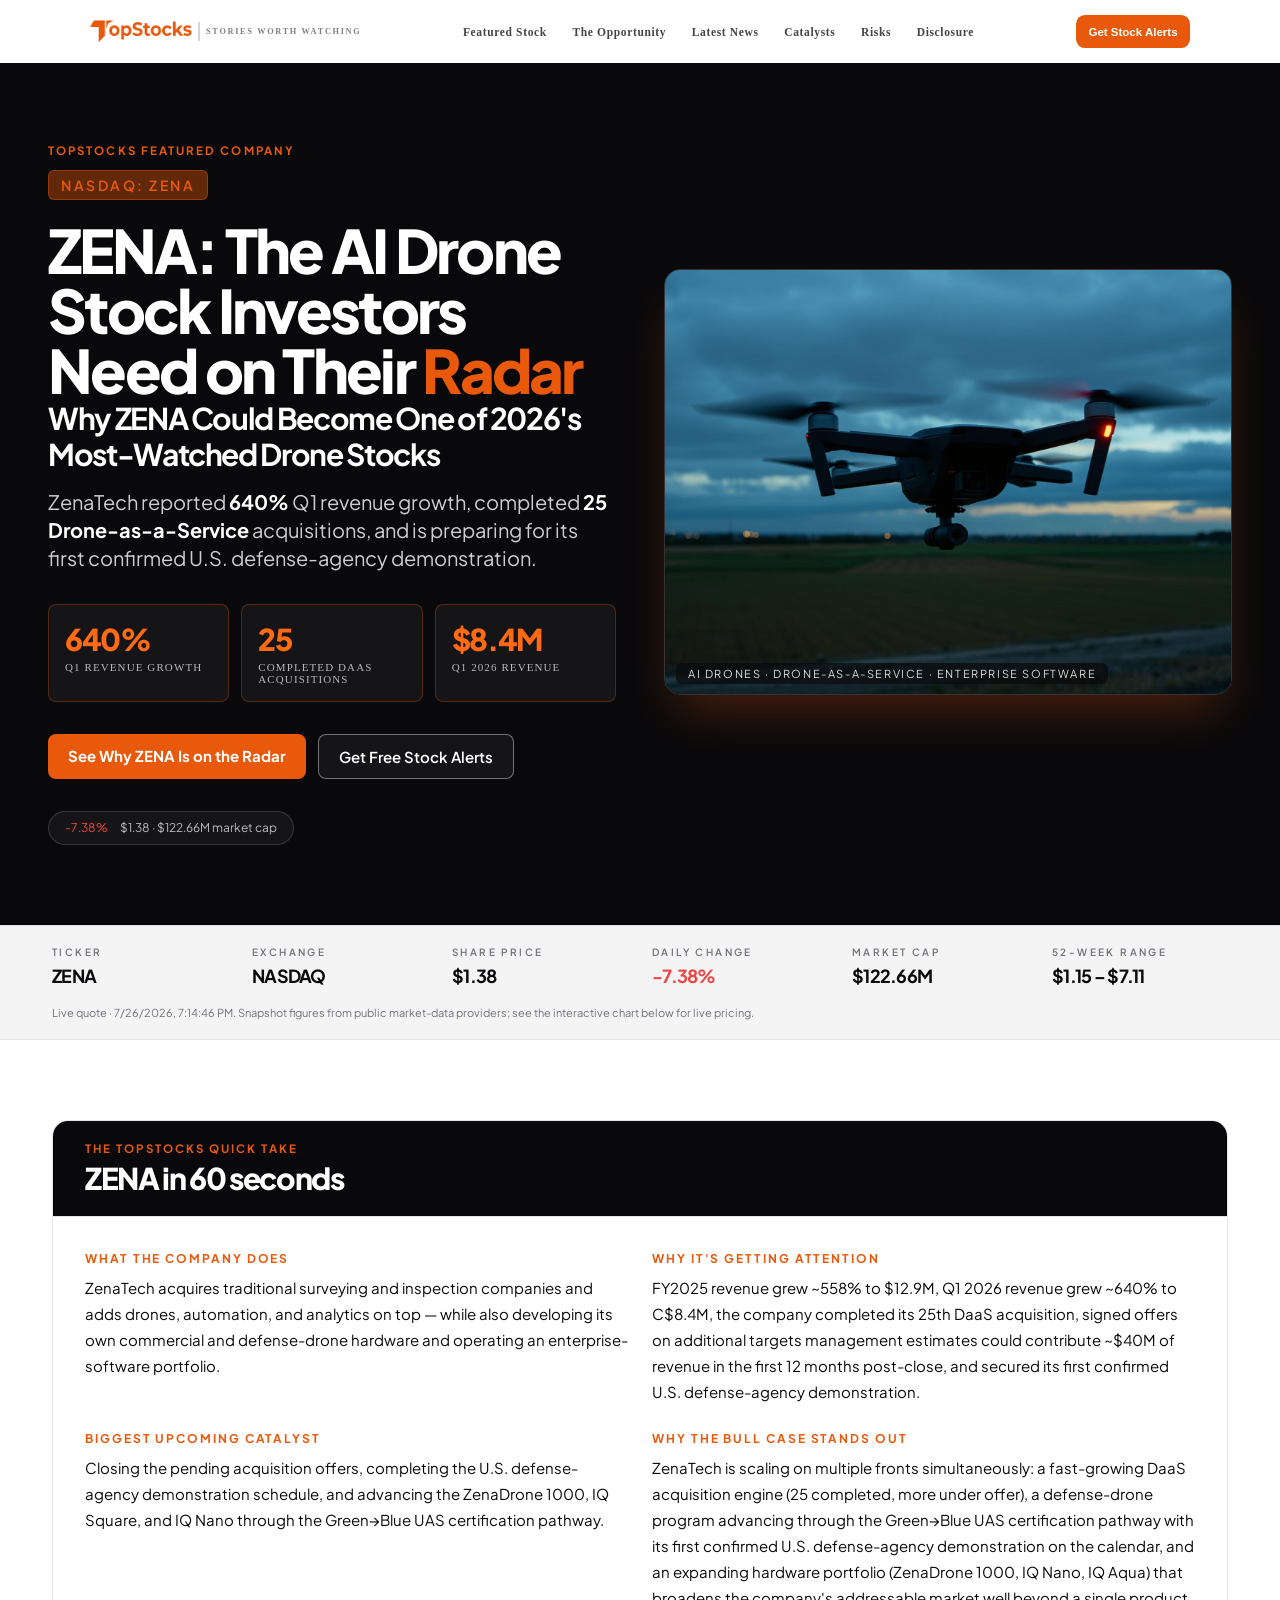
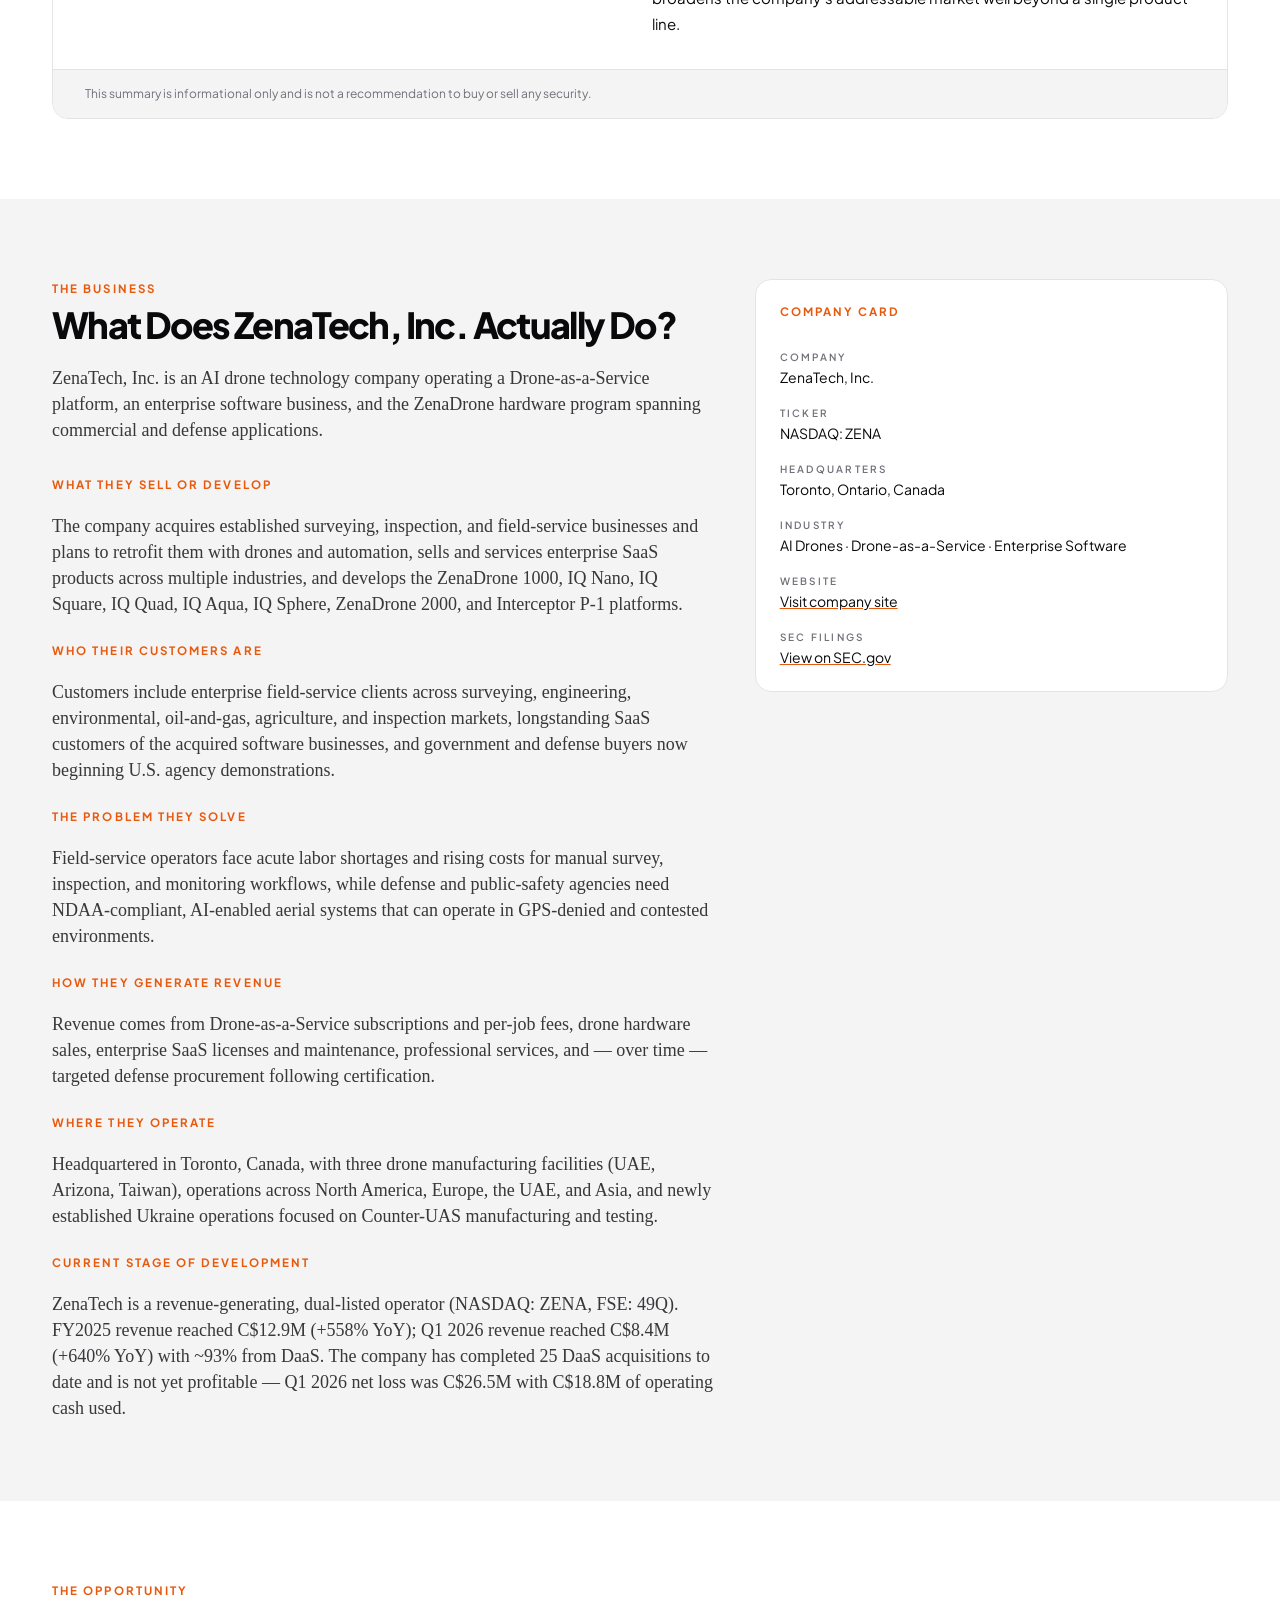
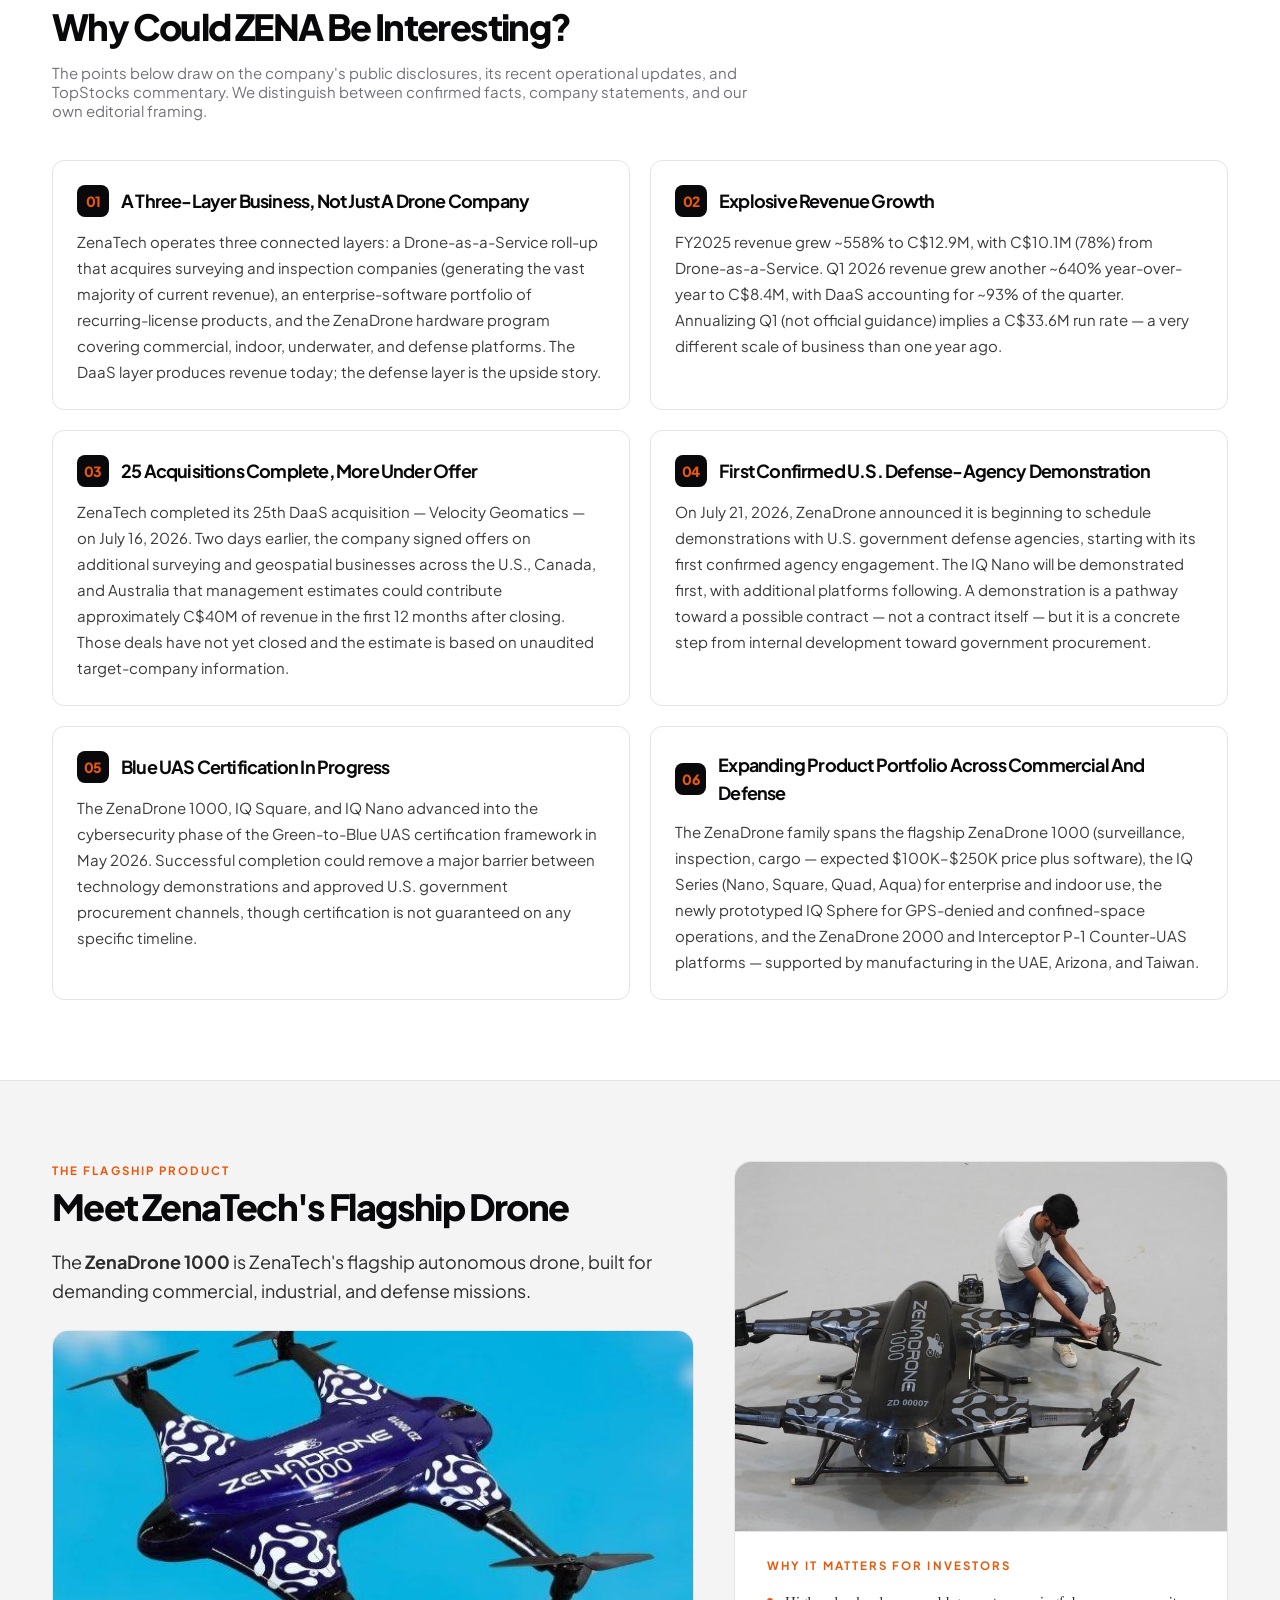
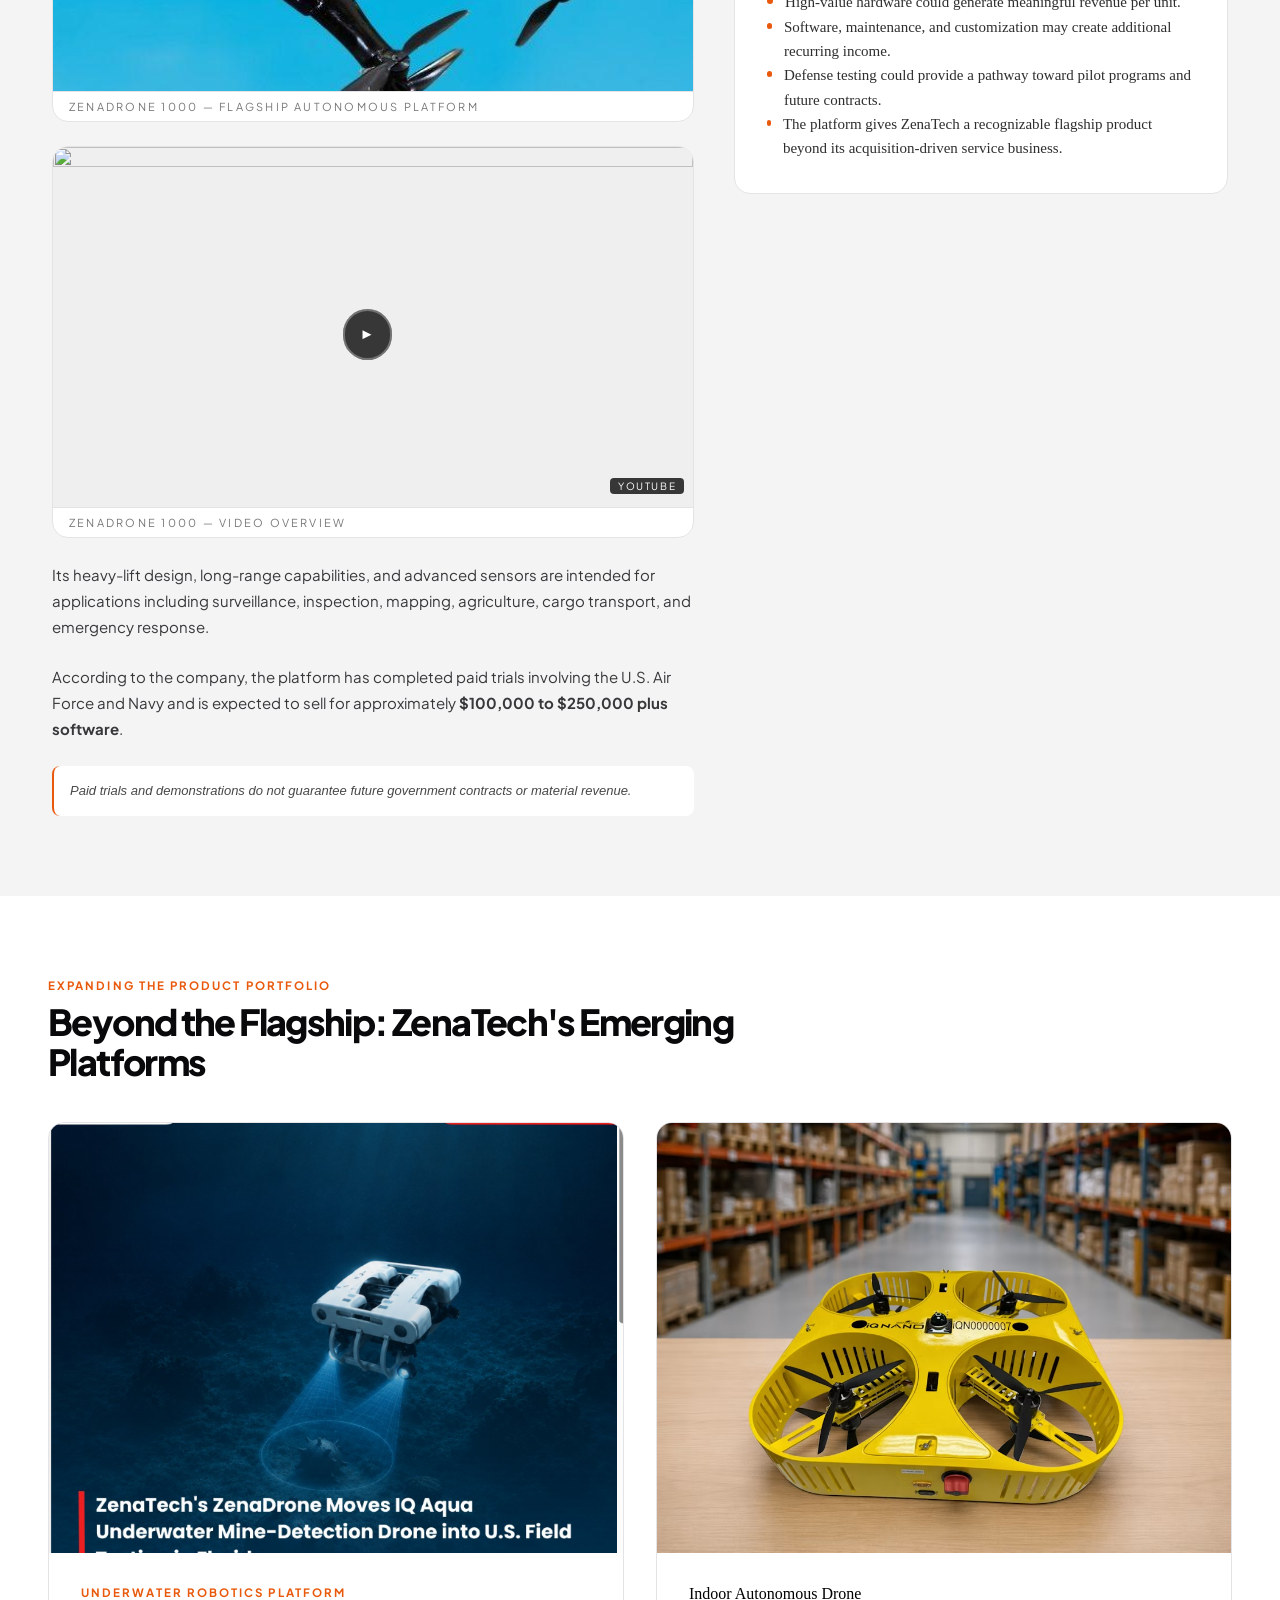
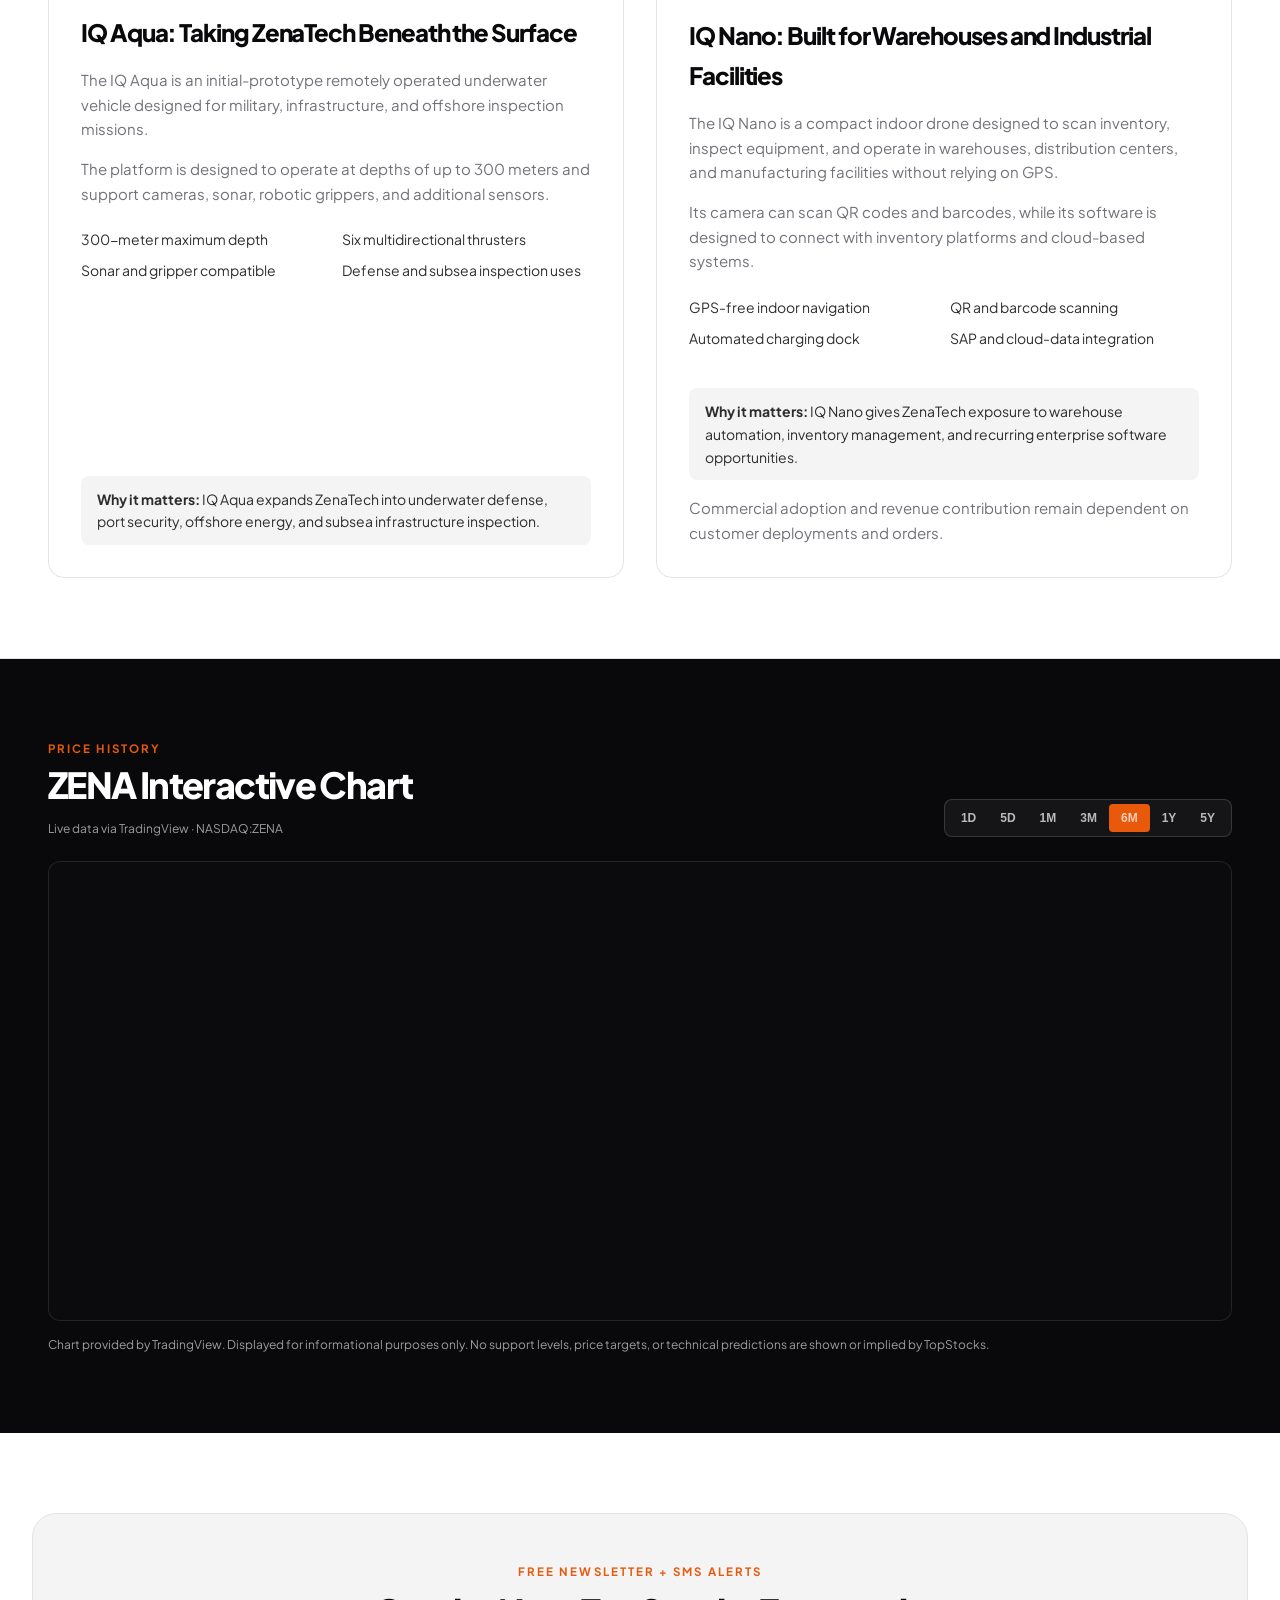
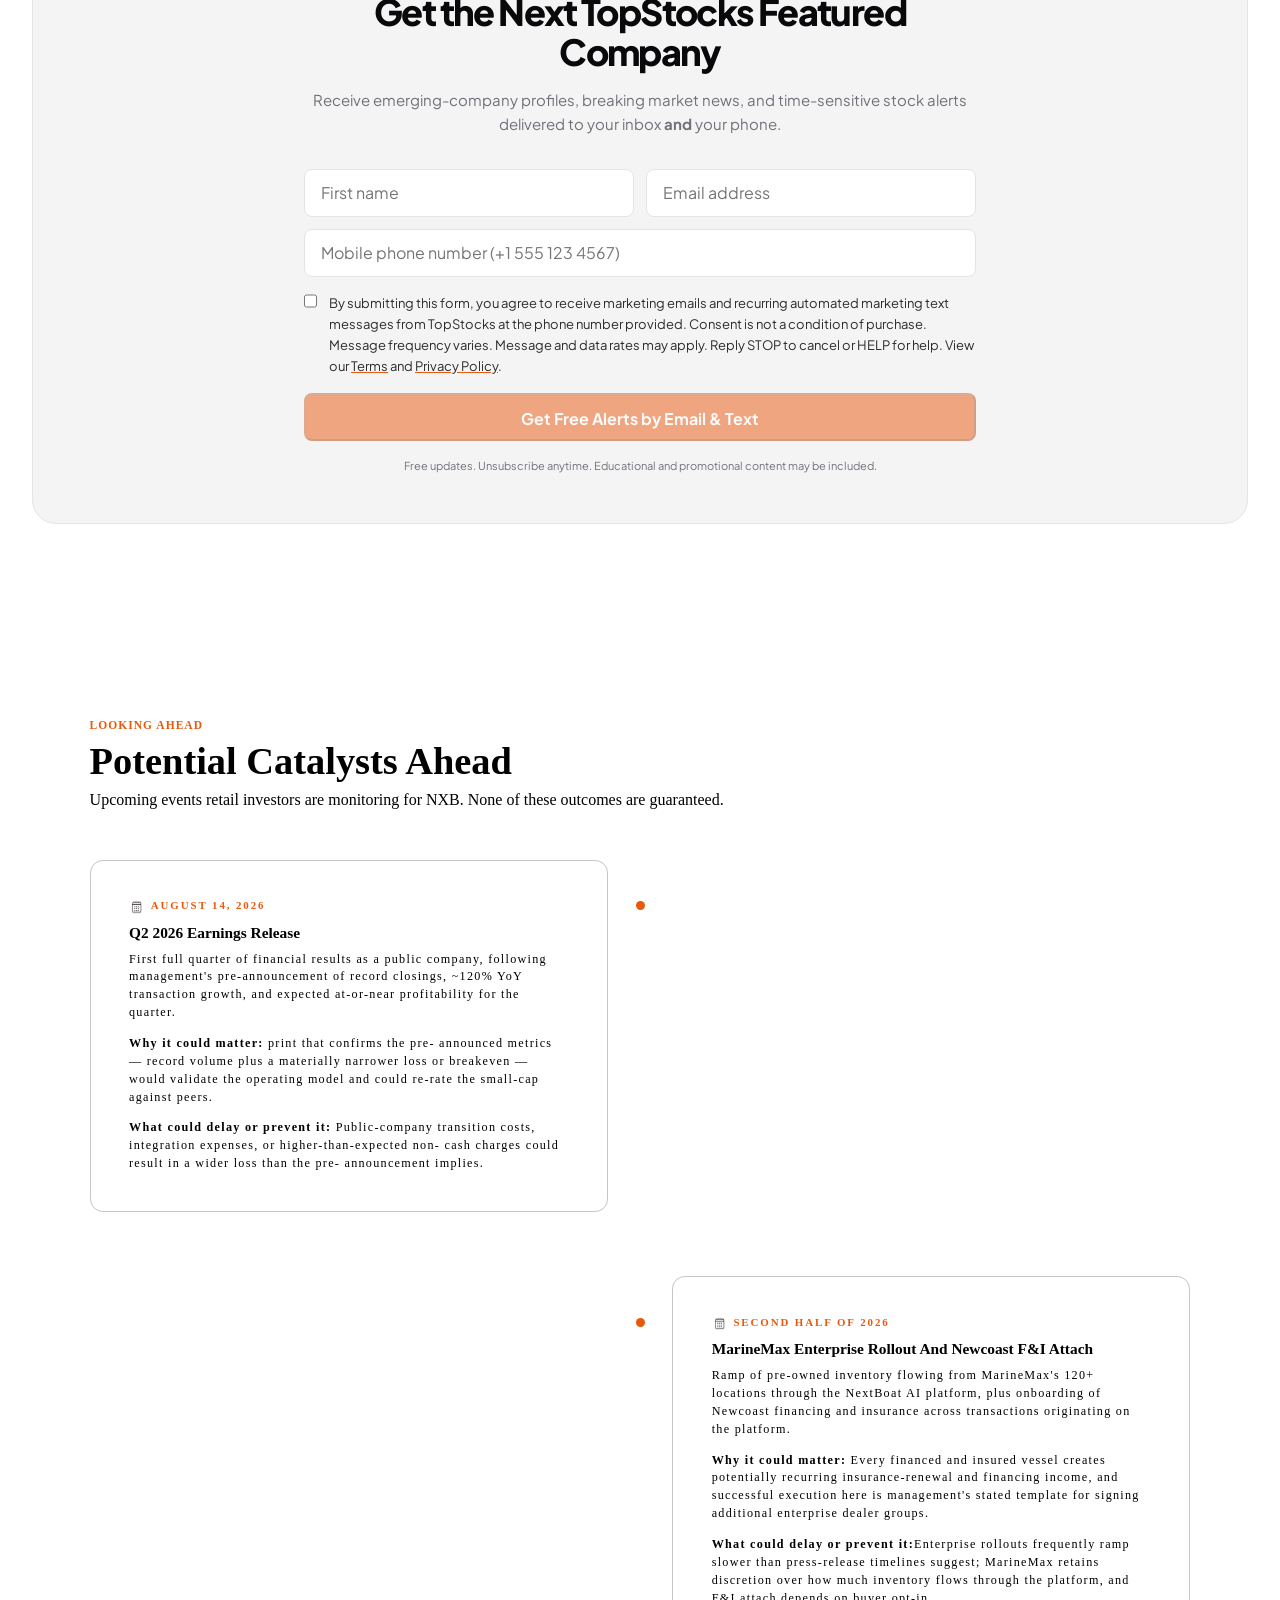
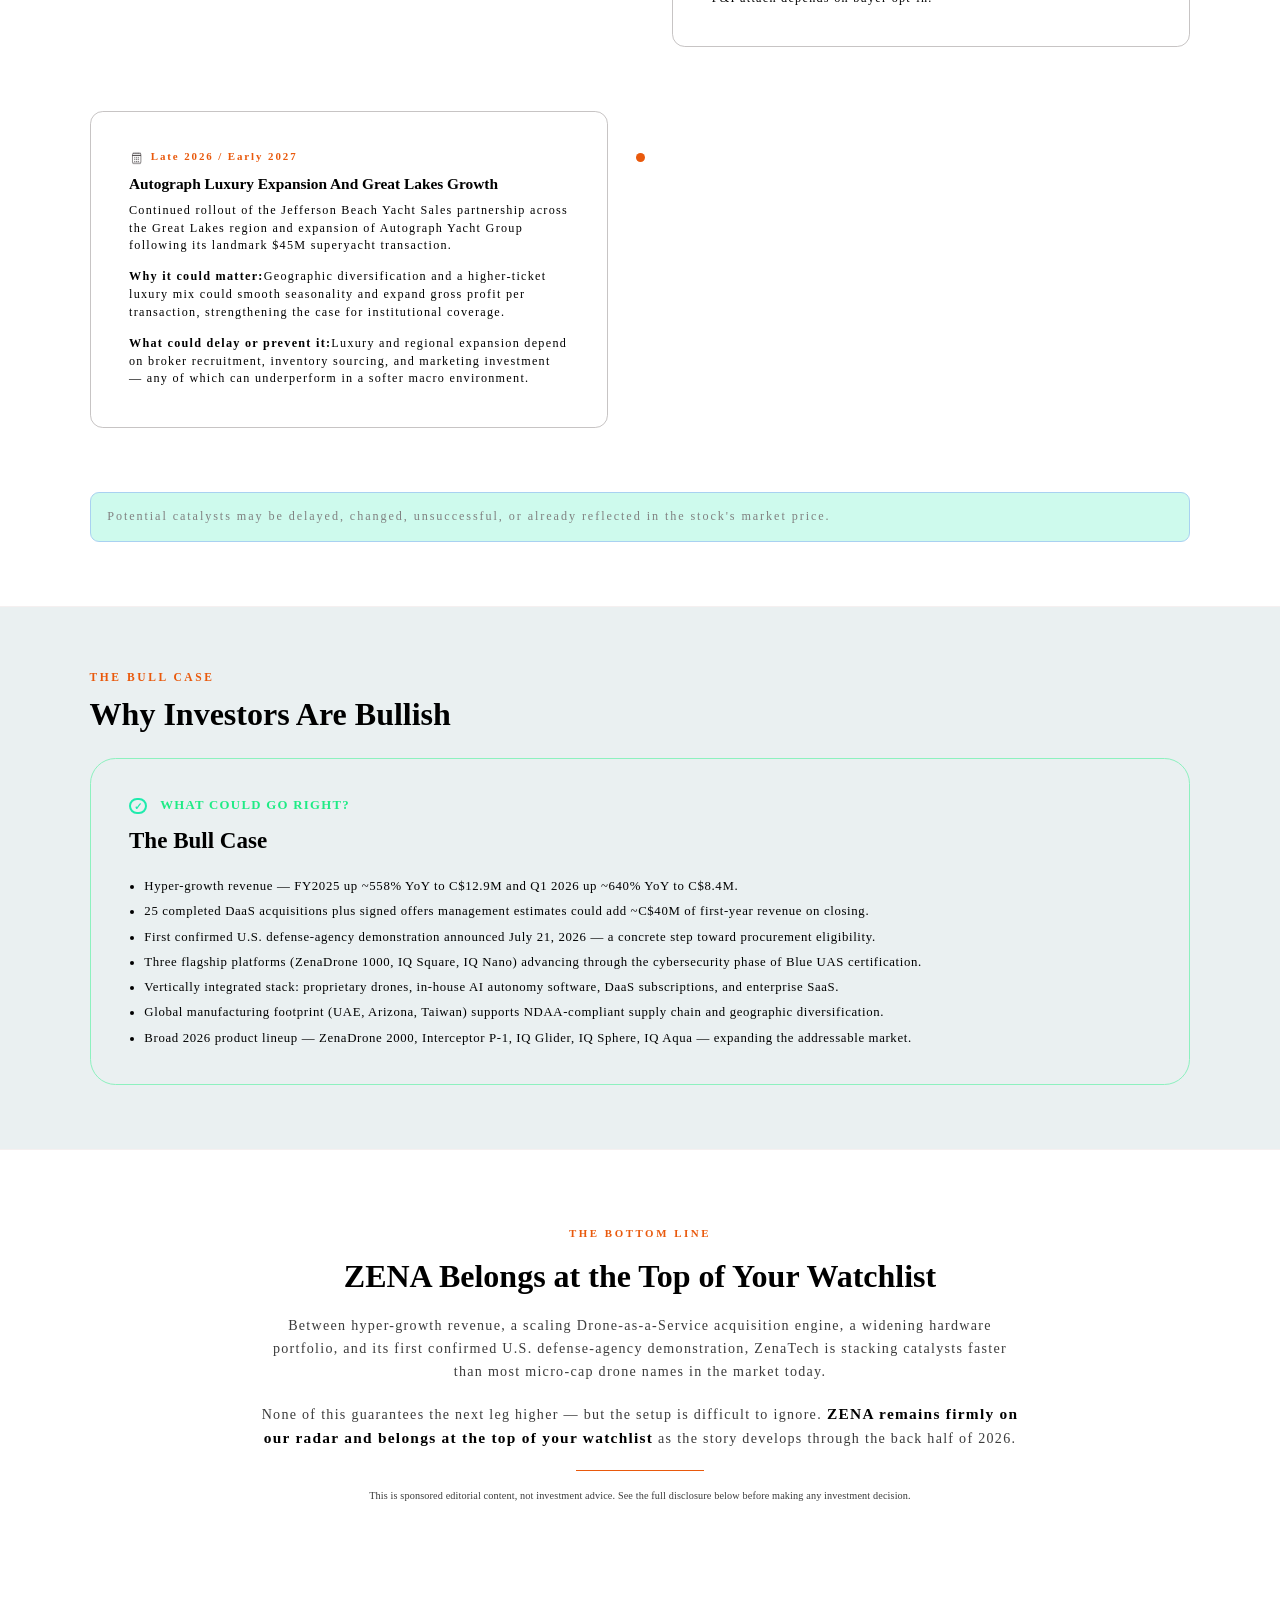
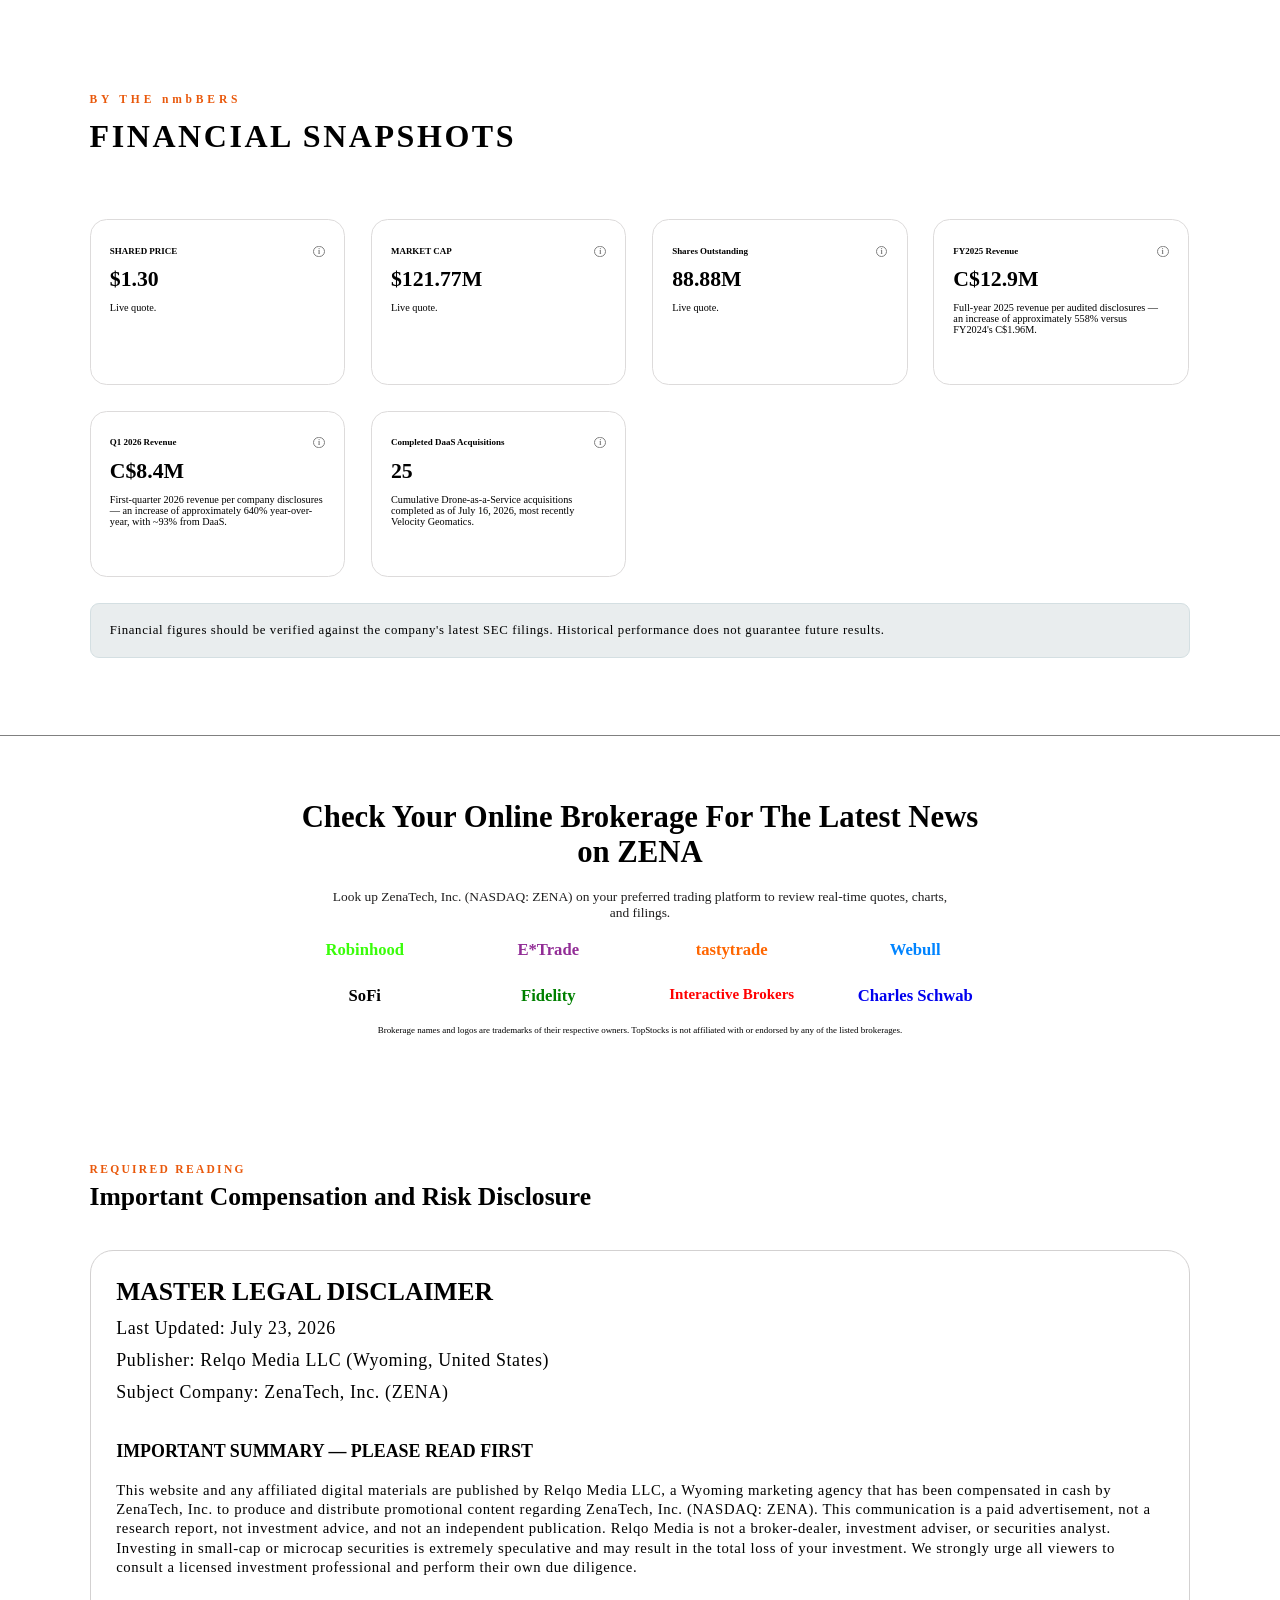
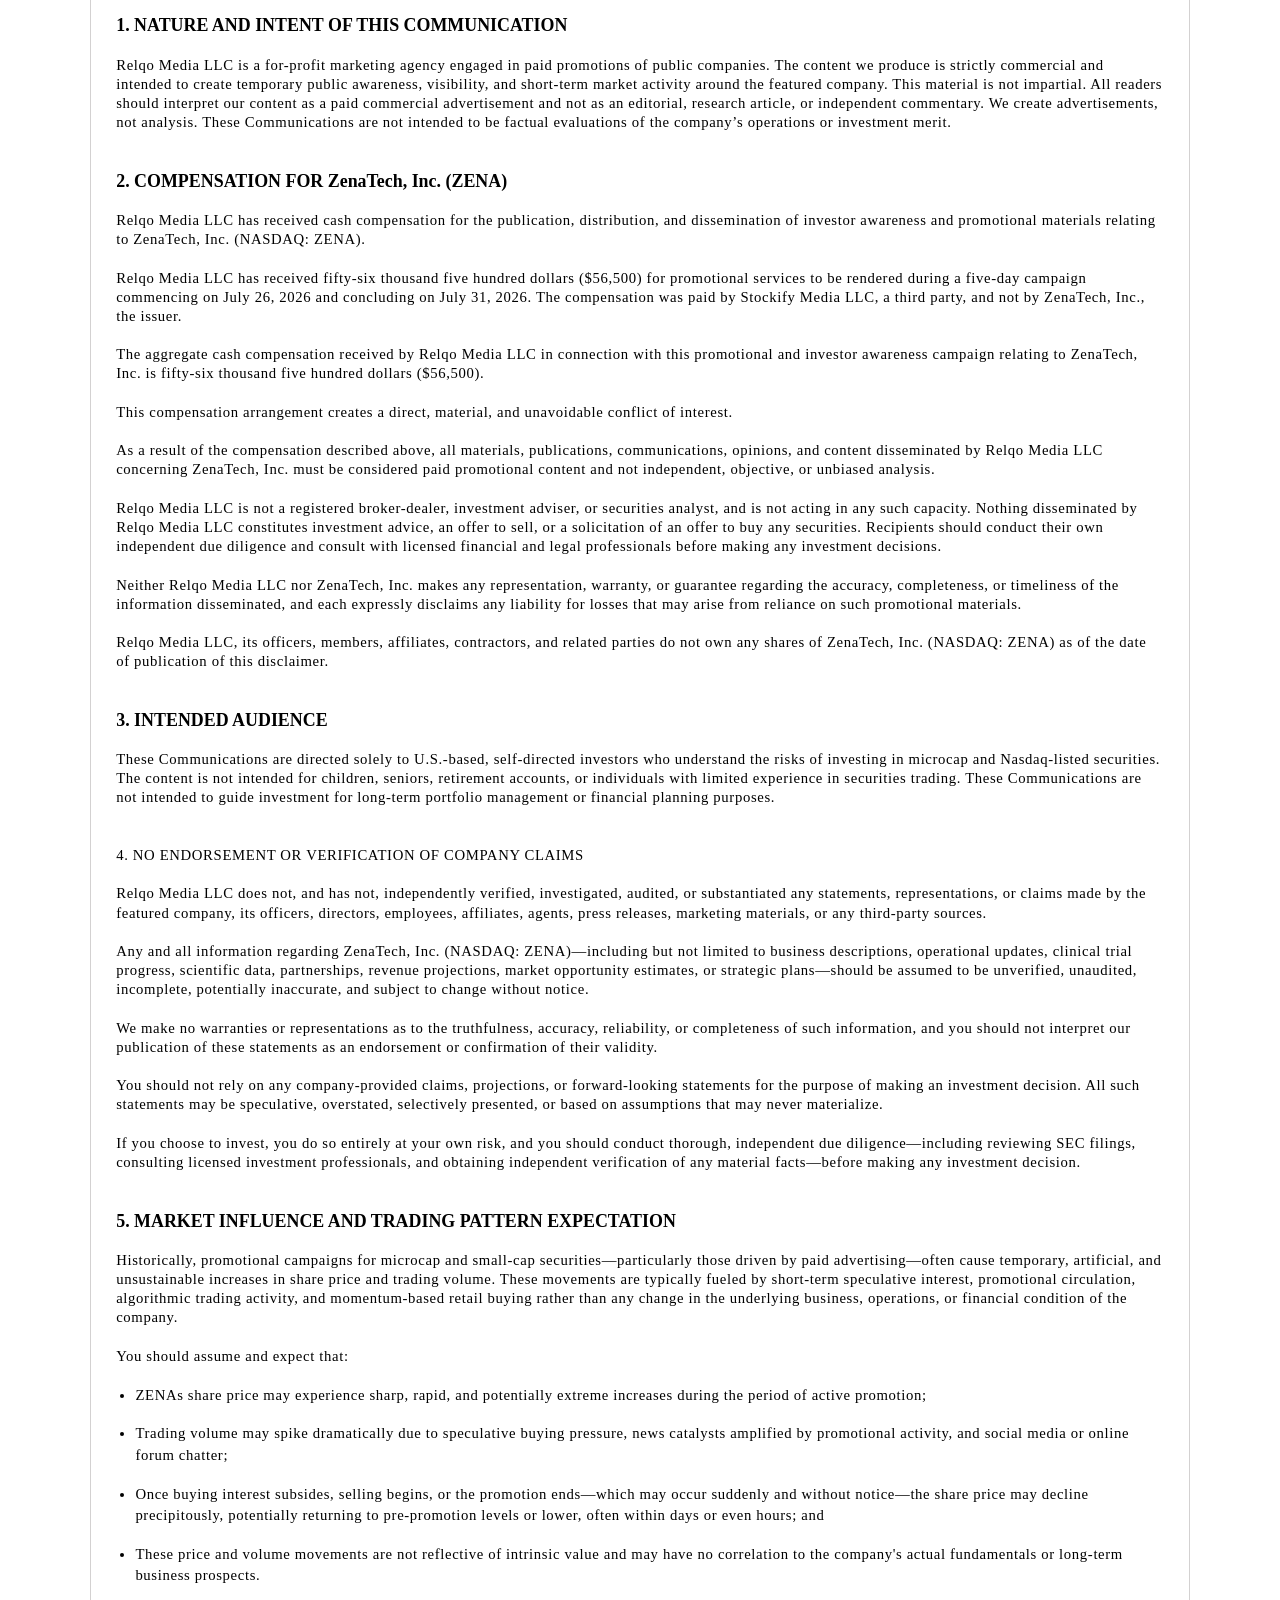
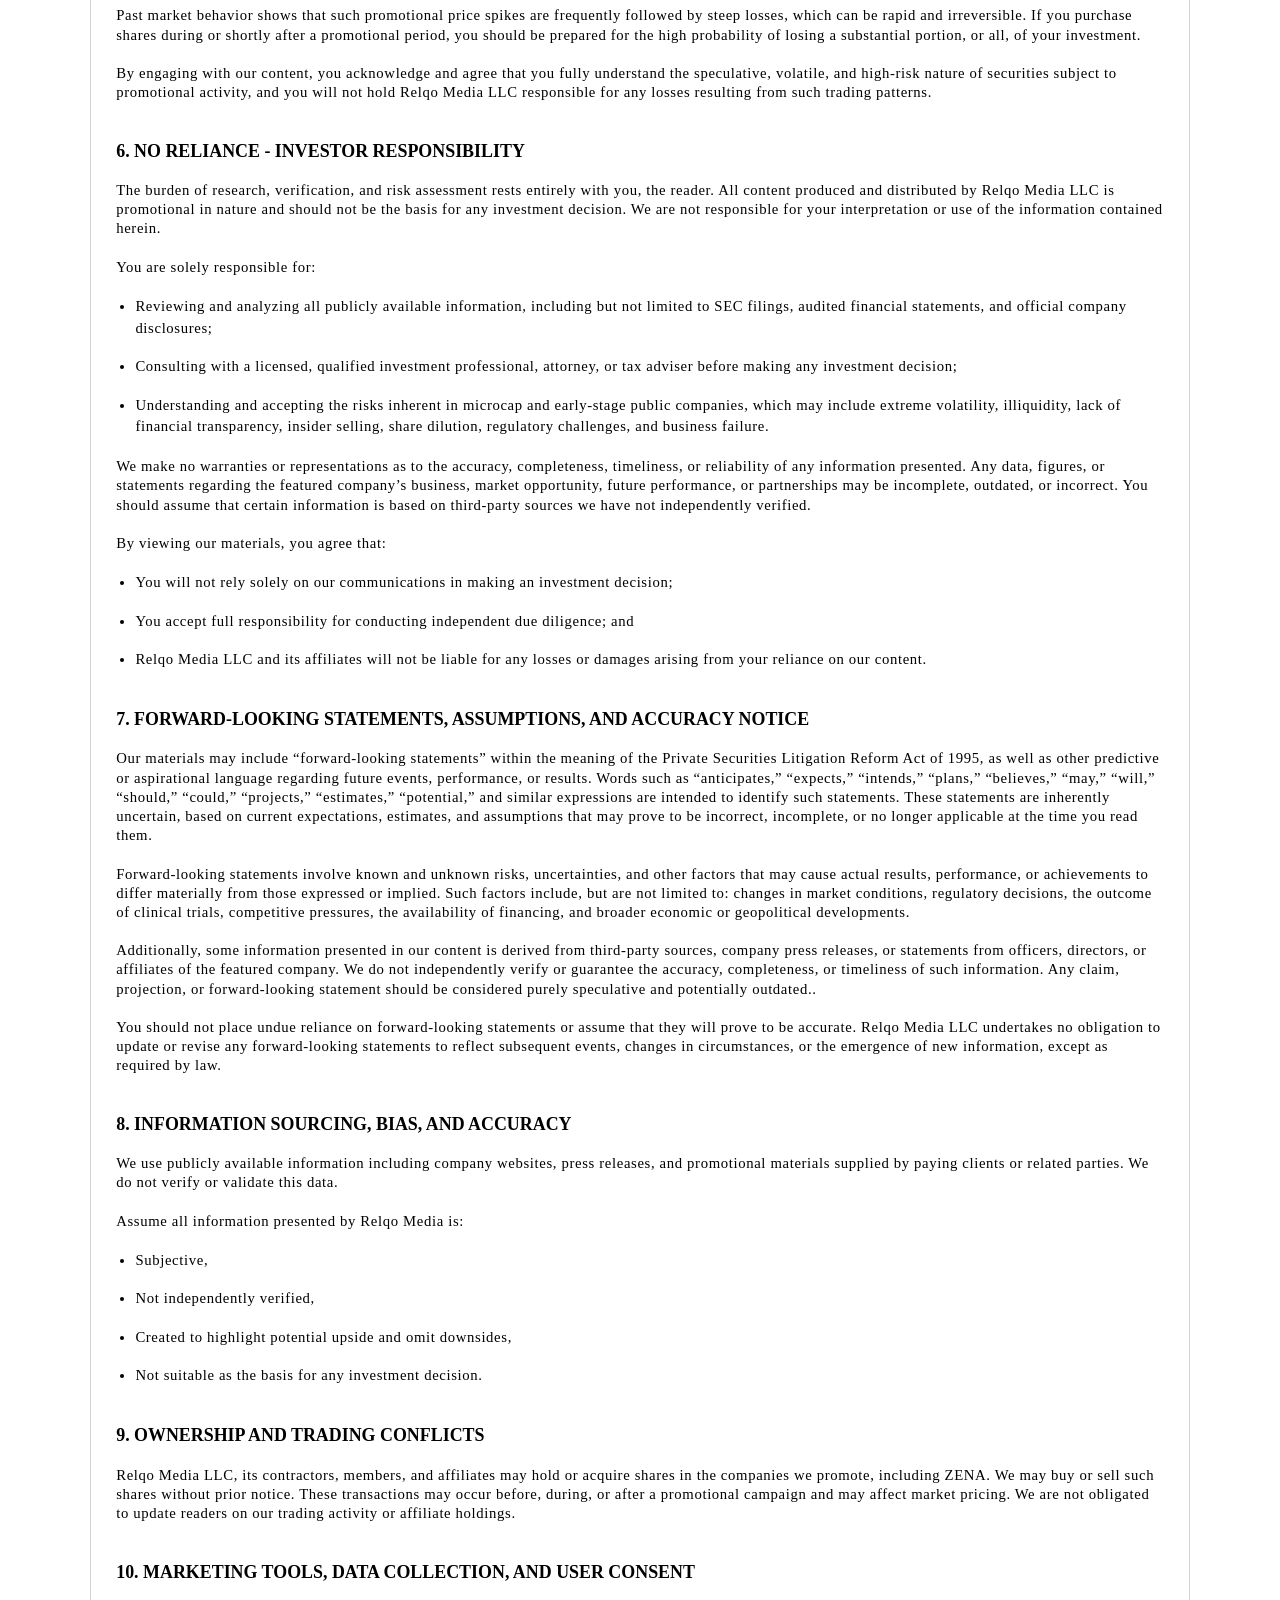
==== commit 418f9311: "mergin pages" ====
--- a/index.html
+++ b/index.html
@@ -1,732 +1,1577 @@
-<!DOCTYPE html>
+<!doctype html>
 <html lang="en">
 
 <head>
-    <meta charset="UTF-8">
-    <meta name="viewport" content="width=device-width, initial-scale=1.0">
-    <link rel="preconnect" href="https://fonts.googleapis.com">
-    <link rel="preconnect" href="https://fonts.gstatic.com" crossorigin>
-    <link href="https://fonts.googleapis.com/css2?family=Changa+One:ital@0;1&display=swap" rel="stylesheet">
-    <link rel="stylesheet" href="style.css">
-    <title>Document</title>
+  <meta charset="UTF-8" />
+  <meta name="viewport" content="width=device-width, initial-scale=1.0" />
+  <title>Document</title>
+  <!-- Css link -->
+  <link rel="stylesheet" href="style.css" />
+  <!-- Fonts -->
+  <link rel="preconnect" href="https://fonts.googleapis.com" />
+  <link rel="preconnect" href="https://fonts.gstatic.com" crossorigin />
+  <link href="https://fonts.googleapis.com/css2?family=Plus+Jakarta+Sans:ital,wght@0,200..800;1,200..800&display=swap"
+    rel="stylesheet" />
 </head>
 
 <body>
+  <!-- <header>HEADER</header> -->
+  <main>
     <!-- /////////////////////////////////NAVBAR///////////////////////////// -->
     <div class="navbar">
-        <div class="navbar-logo">
-            <img src="./images/topstock-logo.png" />
-            <div class="nav-logo-bar"></div>
-            <p>STORIES WORTH WATCHING</p>
-        </div>
-        <div class="nav-options">
-            <p>Featured Stock</p>
-            <p>The Opportunity</p>
-            <p>Latest News</p>
-            <p>Catalysts</p>
-            <p>Risks</p>
-            <p>Disclosure</p>
-        </div>
-        <button class="nav-button">Get Stock Alerts</button>
+      <div class="navbar-logo">
+        <img src="./images/topstock-logo.png" />
+        <div class="nav-logo-bar"></div>
+        <p>STORIES WORTH WATCHING</p>
+      </div>
+      <div class="nav-options">
+        <p>Featured Stock</p>
+        <p>The Opportunity</p>
+        <p>Latest News</p>
+        <p>Catalysts</p>
+        <p>Risks</p>
+        <p>Disclosure</p>
+      </div>
+      <button class="nav-button">Get Stock Alerts</button>
     </div>
-    <!-- ////////////////////////CATALYSTS/////////////////// -->
-    <div class="catalyst">
-        <div class="catalyst-header">
-            <p class="looking">LOOKING AHEAD</p>
-            <h1 class="main-heading">Potential Catalysts Ahead</h1>
-            <p class="description">Upcoming events retail investors are monitoring for NXB. None of these outcomes are
-                guaranteed.</p>
-        </div>
-        <div class="list">
-            <div class="list-para">
-                <div class="list-data">
-                    <div class="data-date">
-                        <img src="./images/calender.png" />
-                        <p>AUGUST 14, 2026</p>
-                    </div>
-
-                    <h1 class="data-title">Q2 2026 Earnings Release</h1>
-                    <div class="data-desc">
-                        <p>First full quarter of financial results as a public company,
-                            following management's pre-announcement of record closings,
-                            ~120% YoY transaction growth, and expected at-or-near
-                            profitability for the quarter.</p>
-                        <p><span style="font-weight: 700;">Why it could matter:</span> print that confirms the pre-
-                            announced metrics — record volume plus a materially
-                            narrower loss or breakeven — would validate the operating
-                            model and could re-rate the small-cap against peers.
-                        </p>
-                        <p><span style="font-weight: 700;">What could delay or prevent it:</span> Public-company
-                            transition
-                            costs, integration expenses, or higher-than-expected non-
-                            cash charges could result in a wider loss than the pre-
-                            announcement implies.
-                        </p>
-                    </div>
-                </div>
-                <div class="list-sidebar">
-                    <div class="sidebar-dot">
-                        <h1></h1>
-                    </div>
-                </div>
-            </div>
-            <div class="list-para2">
-                <div class="list-sidebar2">
-                    <div class="sidebar-dot">
-                        <h1></h1>
-                    </div>
-                </div>
-                <div class="list-data">
-                    <div class="data-date">
-                        <img src="./images/calender.png" />
-                        <p>SECOND HALF OF 2026</p>
-                    </div>
-                    <h1 class="data-title">MarineMax Enterprise Rollout And Newcoast F&I Attach</h1>
-                    <div class="data-desc">
-                        <p>Ramp of pre-owned inventory flowing from MarineMax's 120+
-                            locations through the NextBoat AI platform, plus onboarding
-                            of Newcoast financing and insurance across transactions
-                            originating on the platform.</p>
-                        <p><span style="font-weight: 700;">Why it could matter:</span> Every financed and insured vessel
-                            creates potentially recurring insurance-renewal and
-                            financing income, and successful execution here is
-                            management's stated template for signing additional
-                            enterprise dealer groups.</p>
-                        <p><span style="font-weight: 700;">What could delay or prevent it:</span>Enterprise rollouts
-                            frequently ramp slower than press-release timelines
-                            suggest; MarineMax retains discretion over how much
-                            inventory flows through the platform, and F&I attach
-                            depends on buyer opt-in.</p>
-                    </div>
-                </div>
-            </div>
-            <div class="list-para">
-                <div class="list-data">
-                    <div class="data-date">
-                        <img src="./images/calender.png" />
-                        <p>Late 2026 / Early 2027</p>
-                    </div>
-                    <h1 class="data-title">Autograph Luxury Expansion And Great Lakes
-                        Growth</h1>
-                    <div class="data-desc">
-                        <p>Continued rollout of the Jefferson Beach Yacht Sales
-                            partnership across the Great Lakes region and expansion of
-                            Autograph Yacht Group following its landmark $45M superyacht
-                            transaction.</p>
-                        <p><span style="font-weight: 700;">Why it could matter:</span>Geographic diversification and a
-                            higher-ticket luxury mix could smooth seasonality and
-                            expand gross profit per transaction, strengthening the
-                            case for institutional coverage.</p>
-                        <p><span style="font-weight: 700;">What could delay or prevent it:</span>Luxury and regional
-                            expansion depend on broker recruitment, inventory
-                            sourcing, and marketing investment — any of which can
-                            underperform in a softer macro environment.</p>
-                    </div>
-                </div>
-                <div class="list-sidebar3">
-                    <div class="sidebar-dot">
-                        <h1></h1>
-                    </div>
-                </div>
-            </div>
-        </div>
-
-        <div class="catalyst-delay">
-            <p>Potential catalysts may be delayed, changed, unsuccessful, or already reflected in the stock's market
-                price.</p>
-        </div>
+    <!-- Feature Section  -->
+    <section class="feature-sec" id="featured">
+      <div class="container">
+        <div class="feature-left">
+          <h4>TopStocks Featured Company</h4>
+          <h4>NASDAQ: ZENA</h4>
+          <h1>
+            ZENA: The AI Drone Stock Investors Need on Their
+            <span>Radar</span>
+          </h1>
+          <div class="feature-left-txt">
+            <span>
+              Why ZENA Could Become One of 2026's Most-Watched Drone Stocks
+            </span>
+            <br />
+            <p>
+              ZenaTech reported <strong>640%</strong> Q1 revenue growth,
+              completed
+              <strong>25 Drone-as-a-Service</strong>
+              acquisitions, and is preparing for its first confirmed U.S.
+              defense-agency demonstration.
+            </p>
+          </div>
+          <div class="feature-left-stat">
+            <div>
+              <p>640%</p>
+              <p>Q1 Revenue Growth</p>
+            </div>
+            <div>
+              <p>25</p>
+              <p>Completed DaaS Acquisitions</p>
+            </div>
+            <div>
+              <p>$8.4M</p>
+              <p>Q1 2026 Revenue</p>
+            </div>
+          </div>
+          <div class="feature-left-btn">
+            <a href="#opportunity">See Why ZENA Is on the Radar</a>
+            <a href="#email-signup">Get Free Stock Alerts</a>
+          </div>
+          <div class="feature-left-market">
+            <span>-7.38%</span>
+            <span>$1.38 · $122.66M market cap</span>
+          </div>
+        </div>
+        <div class="feature-right">
+          <img src="assests/featured-hero-zena-DOlm9r0h.jpg"
+            alt="Editorial image representing ZenaTech, Inc. operations" />
+          <div class="feature-right-txt">
+            AI Drones · Drone-as-a-Service · Enterprise Software
+          </div>
+        </div>
+      </div>
+    </section>
+    <!-- Service Section -->
+    <section class="service-sec">
+      <div class="container">
+        <div class="service-box-parent">
+          <div class="service-box">
+            <p>Ticker</p>
+            <p>ZENA</p>
+          </div>
+          <div class="service-box">
+            <p>Exchange</p>
+            <p>NASDAQ</p>
+          </div>
+          <div class="service-box">
+            <p>Share Price</p>
+            <p>$1.38</p>
+          </div>
+          <div class="service-box">
+            <p>Daily Change</p>
+            <p>-7.38%</p>
+          </div>
+          <div class="service-box">
+            <p>Market Cap</p>
+            <p>$122.66M</p>
+          </div>
+          <div class="service-box">
+            <p>52-Week Range</p>
+            <p>$1.15 – $7.11</p>
+          </div>
+        </div>
+        <p class="service-txt">
+          Live quote · 7/26/2026, 7:14:46 PM. Snapshot figures from public
+          market-data providers; see the interactive chart below for live
+          pricing.
+        </p>
+      </div>
+    </section>
+    <!-- Quick Section -->
+    <section class="quick-sec">
+      <div class="container">
+        <div class="quick-card">
+          <div class="quick-card-top">
+            <p>The TopStocks Quick Take</p>
+            <h2>ZENA in 60 seconds</h2>
+          </div>
+          <div class="quick-card-bottom">
+            <div class="quick-card-body">
+              <span> What The Company Does</span>
+              <p>
+                ZenaTech acquires traditional surveying and inspection
+                companies and adds drones, automation, and analytics on top —
+                while also developing its own commercial and defense-drone
+                hardware and operating an enterprise-software portfolio.
+              </p>
+            </div>
+            <div class="quick-card-body">
+              <span>Why It's Getting Attention</span>
+              <p>
+                FY2025 revenue grew ~558% to $12.9M, Q1 2026 revenue grew
+                ~640% to C$8.4M, the company completed its 25th DaaS
+                acquisition, signed offers on additional targets management
+                estimates could contribute ~$40M of revenue in the first 12
+                months post-close, and secured its first confirmed U.S.
+                defense-agency demonstration.
+              </p>
+            </div>
+            <div class="quick-card-body">
+              <span> Biggest Upcoming Catalyst</span>
+              <p>
+                Closing the pending acquisition offers, completing the U.S.
+                defense-agency demonstration schedule, and advancing the
+                ZenaDrone 1000, IQ Square, and IQ Nano through the Green→Blue
+                UAS certification pathway.
+              </p>
+            </div>
+            <div class="quick-card-body">
+              <span>Why The Bull Case Stands Out</span>
+              <p>
+                ZenaTech is scaling on multiple fronts simultaneously: a
+                fast-growing DaaS acquisition engine (25 completed, more under
+                offer), a defense-drone program advancing through the
+                Green→Blue UAS certification pathway with its first confirmed
+                U.S. defense-agency demonstration on the calendar, and an
+                expanding hardware portfolio (ZenaDrone 1000, IQ Nano, IQ
+                Aqua) that broadens the company's addressable market well
+                beyond a single product line.
+              </p>
+            </div>
+          </div>
+          <div class="quick-card-txt">
+            This summary is informational only and is not a recommendation to
+            buy or sell any security.
+          </div>
+        </div>
+      </div>
+    </section>
+    <!-- Opportunity Section -->
+    <section class="opportunity-sec" id="opportunity">
+      <div class="container">
+        <div class="opportunity-sec-left">
+          <span>The Business</span>
+          <h2>
+            What Does ZenaTech, Inc. Actually Do?
+          </h2>
+          <p>
+            ZenaTech, Inc. is an AI drone technology company operating a
+            Drone-as-a-Service platform, an enterprise software business, and
+            the ZenaDrone hardware program spanning commercial and defense
+            applications.
+          </p>
+          <div class="opportunity-card">
+            <div class="opportunity-card-body">
+              <span>
+                What they sell or develop
+              </span>
+              <p>
+                The company acquires established surveying, inspection, and
+                field-service businesses and plans to retrofit them with
+                drones and automation, sells and services enterprise SaaS
+                products across multiple industries, and develops the
+                ZenaDrone 1000, IQ Nano, IQ Square, IQ Quad, IQ Aqua, IQ
+                Sphere, ZenaDrone 2000, and Interceptor P-1 platforms.
+              </p>
+            </div>
+            <div class="opportunity-card-body">
+              <span>
+                Who their customers are
+              </span>
+              <p>
+                Customers include enterprise field-service clients across
+                surveying, engineering, environmental, oil-and-gas,
+                agriculture, and inspection markets, longstanding SaaS
+                customers of the acquired software businesses, and government
+                and defense buyers now beginning U.S. agency demonstrations.
+              </p>
+            </div>
+            <div class="opportunity-card-body">
+              <span>
+                The problem they solve
+              </span>
+              <p>
+                Field-service operators face acute labor shortages and rising
+                costs for manual survey, inspection, and monitoring workflows,
+                while defense and public-safety agencies need NDAA-compliant,
+                AI-enabled aerial systems that can operate in GPS-denied and
+                contested environments.
+              </p>
+            </div>
+            <div class="opportunity-card-body">
+              <span>
+                How they generate revenue
+              </span>
+              <p>
+                Revenue comes from Drone-as-a-Service subscriptions and
+                per-job fees, drone hardware sales, enterprise SaaS licenses
+                and maintenance, professional services, and — over time —
+                targeted defense procurement following certification.
+              </p>
+            </div>
+            <div class="opportunity-card-body">
+              <span>
+                Where they operate
+              </span>
+              <p>
+                Headquartered in Toronto, Canada, with three drone
+                manufacturing facilities (UAE, Arizona, Taiwan), operations
+                across North America, Europe, the UAE, and Asia, and newly
+                established Ukraine operations focused on Counter-UAS
+                manufacturing and testing.
+              </p>
+            </div>
+            <div class="opportunity-card-body">
+              <span>
+                Current stage of development
+              </span>
+              <p>
+                ZenaTech is a revenue-generating, dual-listed operator
+                (NASDAQ: ZENA, FSE: 49Q). FY2025 revenue reached C$12.9M
+                (+558% YoY); Q1 2026 revenue reached C$8.4M (+640% YoY) with
+                ~93% from DaaS. The company has completed 25 DaaS acquisitions
+                to date and is not yet profitable — Q1 2026 net loss was
+                C$26.5M with C$18.8M of operating cash used.
+              </p>
+            </div>
+          </div>
+        </div>
+        <div class="opportunity-sec-right">
+          <h4>Company Card</h4>
+          <div class="opportunity-sec-right-card">
+            <div class="opportunity-sec-right-card-body">
+              <p>
+                Company
+              </p>
+              <span>ZenaTech, Inc.</span>
+            </div>
+            <div class="opportunity-sec-right-card-body">
+              <p>
+                Ticker
+              </p>
+              <span>NASDAQ: ZENA</span>
+            </div>
+            <div class="opportunity-sec-right-card-body">
+              <p>
+                Headquarters
+              </p>
+              <span>Toronto, Ontario, Canada</span>
+            </div>
+            <div class="opportunity-sec-right-card-body">
+              <p>
+                Industry
+              </p>
+              <span>
+                AI Drones · Drone-as-a-Service · Enterprise Software
+              </span>
+            </div>
+            <div class="opportunity-sec-right-card-body">
+              <p>
+                Website
+              </p>
+              <span>
+                <a href="https://www.zenatech.com">Visit company site</a>
+              </span>
+            </div>
+            <div class="opportunity-sec-right-card-body">
+              <p>
+
+                SEC Filings
+              </p>
+              <span>
+                <a href="https://www.sec.gov/cgi-bin/browse-edgar?action=getcompany&amp;CIK=ZENA">View on SEC.gov</a>
+              </span>
+            </div>
+          </div>
+        </div>
+      </div>
+      </div>
+    </section>
+    <!-- Interest Section -->
+    <section class="interest-sec">
+      <div class="container">
+        <div class="interest-sec-top">
+          <span>The Opportunity</span>
+          <h2>Why Could ZENA Be Interesting?</h2>
+          <p>The points below draw on the company's public disclosures, its
+            recent operational updates, and TopStocks commentary. We distinguish between confirmed facts, company
+            statements, and our own editorial framing.
+          </p>
+        </div>
+        <div class="interest-sec-bottom">
+          <div class="interest-sec-card">
+            <div>
+              <span>01</span>
+              <h3>A Three-Layer Business, Not Just A Drone Company</h3>
+            </div>
+            <p>ZenaTech operates three connected layers: a
+              Drone-as-a-Service roll-up that acquires surveying and inspection companies (generating the vast majority
+              of
+              current revenue), an enterprise-software portfolio of recurring-license products, and the ZenaDrone
+              hardware
+              program covering commercial, indoor, underwater, and defense platforms. The DaaS layer produces revenue
+              today; the defense layer is the upside story.</p>
+          </div>
+          <div class="interest-sec-card">
+            <div>
+              <span>02</span>
+              <h3>Explosive Revenue Growth</h3>
+            </div>
+            <p>FY2025 revenue grew ~558% to C$12.9M, with C$10.1M
+              (78%) from Drone-as-a-Service. Q1 2026 revenue grew another ~640% year-over-year to C$8.4M, with DaaS
+              accounting for ~93% of the quarter. Annualizing Q1 (not official guidance) implies a C$33.6M run rate — a
+              very different scale of business than one year ago.</p>
+          </div>
+          <div class="interest-sec-card">
+            <div>
+              <span>03</span>
+              <h3>25 Acquisitions Complete, More Under Offer</h3>
+            </div>
+            <p>ZenaTech completed its 25th DaaS acquisition —
+              Velocity Geomatics — on July 16, 2026. Two days earlier, the company signed offers on additional surveying
+              and geospatial businesses across the U.S., Canada, and Australia that management estimates could
+              contribute
+              approximately C$40M of revenue in the first 12 months after closing. Those deals have not yet closed and
+              the
+              estimate is based on unaudited target-company information.</p>
+          </div>
+          <div class="interest-sec-card">
+            <div>
+              <span>04</span>
+              <h3>First Confirmed U.S. Defense-Agency Demonstration</h3>
+            </div>
+            <p>On July 21, 2026, ZenaDrone announced it is beginning
+              to schedule demonstrations with U.S. government defense agencies, starting with its first confirmed agency
+              engagement. The IQ Nano will be demonstrated first, with additional platforms following. A demonstration
+              is
+              a pathway toward a possible contract — not a contract itself — but it is a concrete step from internal
+              development toward government procurement.</p>
+          </div>
+          <div class="interest-sec-card">
+            <div>
+              <span>05</span>
+              <h3>Blue UAS Certification In Progress</h3>
+            </div>
+            <p>The ZenaDrone 1000, IQ Square, and IQ Nano advanced
+              into the cybersecurity phase of the Green-to-Blue UAS certification framework in May 2026. Successful
+              completion could remove a major barrier between technology demonstrations and approved U.S. government
+              procurement channels, though certification is not guaranteed on any specific timeline.</p>
+          </div>
+          <div class="interest-sec-card">
+            <div>
+              <span>06</span>
+              <h3>Expanding Product Portfolio Across Commercial And
+                Defense</h3>
+            </div>
+            <p>The ZenaDrone family spans the flagship ZenaDrone 1000
+              (surveillance, inspection, cargo — expected $100K–$250K price plus software), the IQ Series (Nano, Square,
+              Quad, Aqua) for enterprise and indoor use, the newly prototyped IQ Sphere for GPS-denied and
+              confined-space
+              operations, and the ZenaDrone 2000 and Interceptor P-1 Counter-UAS platforms — supported by manufacturing
+              in
+              the UAE, Arizona, and Taiwan.</p>
+          </div>
+        </div>
+      </div>
+    </section>
+    <!-- Flagship Section -->
+    <section class="flagship-sec">
+      <div class="container">
+        <div class="flagship-sec-left">
+          <span>The Flagship Product</span>
+          <h2>Meet ZenaTech's Flagship Drone</h2>
+          <p>The <strong>ZenaDrone 1000</strong> is ZenaTech's flagship
+            autonomous drone, built for demanding commercial, industrial, and defense missions.</p>
+          <figure><img src="assests/zenadrone-1000-flight-Bi5R-EEX.jpg" alt="ZenaDrone 1000 autonomous drone in flight"
+              loading="lazy">
+            <figcaption>
+              ZenaDrone 1000 — Flagship Autonomous Platform</figcaption>
+          </figure>
+          <figure><button type="button"><img src="https://i.ytimg.com/vi/YF959sABnHM/hqdefault.jpg" alt=""
+                loading="lazy"><span>▶</span><span>YouTube</span></button>
+            <figcaption>
+              ZenaDrone 1000 — Video Overview
+            </figcaption>
+          </figure>
+          <div class="flagship-sec-left-txt">
+            <p>Its heavy-lift design, long-range capabilities, and
+              advanced sensors are intended for applications including surveillance, inspection, mapping, agriculture,
+              cargo
+              transport, and emergency response.</p>
+            <p>According to the company, the platform has completed
+              paid trials involving the U.S. Air Force and Navy and is expected to sell for approximately
+              <strong>$100,000
+                to $250,000 plus software</strong>.
+            </p>
+            <p>Paid trials
+              and demonstrations do not guarantee future government contracts or material revenue.</p>
+          </div>
+        </div>
+        <div class="flagship-sec-right">
+          <figure><img src="assests/zenadrone-1000-hangar-DrYUM8iN.jpg"
+              alt="ZenaDrone 1000 shown with a technician for scale" loading="lazy"></figure>
+          <span>Why It Matters for Investors</span>
+          <ul>
+            <li><span></span>
+              <p>High-value hardware could generate
+                meaningful revenue per unit.</p>
+            </li>
+            <li><span></span>
+              <p>Software, maintenance, and
+                customization may create additional recurring income.</p>
+            </li>
+            <li><span></span>
+              <p>Defense testing could provide a
+                pathway toward pilot programs and future contracts.</p>
+            </li>
+            <li><span></span>
+              <p>The platform gives ZenaTech a
+                recognizable flagship product beyond its acquisition-driven service business.</p>
+            </li>
+          </ul>
+        </div>
+      </div>
+    </section>
+    <!-- Product Section -->
+    <section class="product-sec" id="product-lineup">
+      <div class="container">
+        <span>Expanding The Product Portfolio</span>
+        <h2>Beyond the Flagship: ZenaTech's
+          Emerging Platforms</h2>
+        <div class="product-card">
+          <article><img src="assests/iq-aqua-real-D68nbn2d.png"
+              alt="IQ Aqua underwater remotely operated vehicle prototype" loading="lazy">
+            <div class="product-card-txt">
+              <span>Underwater Robotics Platform</span>
+              <h3>IQ Aqua: Taking ZenaTech Beneath the Surface
+              </h3>
+              <p>The IQ Aqua is an initial-prototype remotely
+                operated underwater vehicle designed for military, infrastructure, and offshore inspection missions.</p>
+              <p>The platform is designed to operate at depths of
+                up to 300 meters and support cameras, sonar, robotic grippers, and additional sensors.</p>
+              <ul>
+                <li><span>300-meter maximum depth</span></li>
+                <li><span>Six multidirectional thrusters</span></li>
+                <li><span>Sonar and gripper compatible</span></li>
+                <li><span>Defense and subsea inspection uses</span></li>
+              </ul>
+              <span class="product-card-matter">
+                <p><strong>Why it
+                    matters:</strong> IQ Aqua expands ZenaTech into underwater defense, port security, offshore energy,
+                  and subsea infrastructure inspection.</p>
+              </span>
+            </div>
+          </article>
+          <article><img src="assests/iq-nano-real-BucOnTAF.avif" alt="IQ Nano indoor autonomous warehouse drone"
+              loading="lazy">
+            <div class="product-card-txt">
+              <div>Indoor Autonomous Drone</div>
+              <h3>IQ Nano: Built for Warehouses and Industrial
+                Facilities</h3>
+              <p>The IQ Nano is a compact indoor drone designed to
+                scan inventory, inspect equipment, and operate in warehouses, distribution centers, and manufacturing
+                facilities without relying on GPS.</p>
+              <p>Its camera can scan QR codes and barcodes, while
+                its software is designed to connect with inventory platforms and cloud-based systems.</p>
+              <ul>
+                <li><span>GPS-free indoor navigation</span></li>
+                <li><span>QR and barcode scanning</span></li>
+                <li><span>Automated charging dock</span></li>
+                <li><span>SAP and cloud-data integration</span></li>
+              </ul>
+              <span class="product-card-matter">
+                <p><strong>Why it
+                    matters:</strong> IQ Nano gives ZenaTech exposure to warehouse automation, inventory management, and
+                  recurring enterprise software opportunities.</p>
+              </span>
+              <p>Commercial adoption and revenue
+                contribution remain dependent on customer deployments and orders.</p>
+            </div>
+          </article>
+        </div>
+      </div>
+      </div>
+    </section>
+    <!-- Chart Section -->
+    <section class="chart-sec">
+      <div class="container">
+        <div class="chart-sec-top">
+          <div class="chart-sec-top-left">
+            <span>Price History</span>
+            <h2>ZENA Interactive Chart</h2>
+            <p>Live data via TradingView · NASDAQ:ZENA</p>
+          </div>
+          <div class="chart-sec-top-right">
+            <button>1D</button>
+            <button>5D</button>
+            <button>1M</button>
+            <button>3M</button>
+            <button>6M</button>
+            <button>1Y</button>
+            <button>5Y</button>
+          </div>
+        </div>
+        <div class="chart-sec-bottom">
+          <div>
+            <div class="tv-zena-chart" id="tv-zena-chart">
+              <div class="tradingview_fa67a-wrapper" id="tradingview_fa67a-wrapper">
+                <iframe title="advanced chart TradingView widget" lang="en" id="tradingview_fa67a" frameborder="0"
+                  allowtransparency="true" scrolling="no" allowfullscreen="true"
+                  src="https://s.tradingview.com/widgetembed/?hideideas=1&amp;overrides=%7B%7D&amp;enabled_features=%5B%5D&amp;disabled_features=%5B%5D&amp;locale=en#%7B%22symbol%22%3A%22NASDAQ%3AZENA%22%2C%22frameElementId%22%3A%22tradingview_fa67a%22%2C%22interval%22%3A%22D%22%2C%22range%22%3A%226M%22%2C%22hide_top_toolbar%22%3A%221%22%2C%22hide_side_toolbar%22%3A%221%22%2C%22allow_symbol_change%22%3A%220%22%2C%22save_image%22%3A%220%22%2C%22backgroundColor%22%3A%22rgba(11%2C11%2C13%2C1)%22%2C%22gridColor%22%3A%22rgba(255%2C255%2C255%2C0.05)%22%2C%22studies%22%3A%22%5B%5D%22%2C%22theme%22%3A%22dark%22%2C%22style%22%3A%223%22%2C%22timezone%22%3A%22America%2FNew_York%22%2C%22studies_overrides%22%3A%22%7B%7D%22%2C%22utm_source%22%3A%22topstocks.com%22%2C%22utm_medium%22%3A%22widget%22%2C%22utm_campaign%22%3A%22chart%22%2C%22utm_term%22%3A%22NASDAQ%3AZENA%22%2C%22page-uri%22%3A%22topstocks.com%2Fzena-pick%2F%23news%22%7D"></iframe>
+              </div>
+            </div>
+          </div>
+        </div>
+        <p>Chart provided by TradingView. Displayed for informational purposes only.
+          No support levels, price targets, or technical predictions are shown or implied by TopStocks.</p>
+      </div>
+    </section>
+    <!-- Contact Section -->
+    <section class="contact-sec" id="email-signup">
+      <div class="container">
+        <div class="contact-sec-sub-container">
+          <span> Free Newsletter + SMS Alerts</span>
+          <h2>Get the Next TopStocks Featured Company
+          </h2>
+          <p>Receive emerging-company profiles, breaking
+            market news, and time-sensitive stock alerts delivered to your inbox <strong>and</strong> your phone.</p>
+          <form>
+            <div class="contact-sec-top-input">
+              <input type="text" required="" autocomplete="name" maxlength="80" placeholder="First name" value="">
+              <input type="email" required="" autocomplete="email" maxlength="200" placeholder="Email address" value="">
+            </div>
+            <input class="contact-sec-bottom-input" type="tel" required="" autocomplete="tel" maxlength="20"
+              placeholder="Mobile phone number (+1 555 123 4567)" value="">
+            <label>
+              <input type="checkbox" required="">
+              <p>By submitting this
+                form, you agree to receive marketing emails and recurring automated marketing text messages from
+                TopStocks at the phone number provided. Consent is not a condition of purchase. Message frequency
+                varies. Message and data rates may apply. Reply STOP to cancel or HELP for help. View our <a
+                  href="#">Terms</a> and <a href="#">Privacy Policy</a>.</p>
+            </label>
+            <button type="submit" data-cta="email-sms-signup" disabled="">Get Free Alerts by Email &amp; Text</button>
+          </form>
+          <p>Free updates. Unsubscribe anytime. Educational and
+            promotional content may be included.</p>
+        </div>
+      </div>
+    </section>
+    <!-- Disclosure Section -->
+    <!-- <section class="disclosure-sec" id="disclosure">
+      <div class="container">
+        <span>Required Reading</span>
+        <h2>Important Compensation and Risk
+          Disclosure</h2>
+        <div class="disclosure-card">
+          <div class="disclosure-card-txt">
+            <h4>MASTER LEGAL DISCLAIMER</h4>
+            <span>Last Updated : July 23, 2026</span>
+            <span>Publisher : Relqo Media LLC (Wyoming, United States)</span>
+            <span>Subject Company : ZenaTech, Inc. (ZENA)</span>
+            <h4>IMPORTANT SUMMARY — PLEASE READ FIRST
+            </h4>
+            <p>This website and any affiliated digital materials are
+              published by Relqo Media LLC, a Wyoming marketing agency that has been compensated in cash by ZenaTech,
+              Inc. to produce and distribute promotional content regarding ZenaTech, Inc. (NASDAQ: ZENA). This
+              communication is a paid advertisement, not a research report, not investment advice, and not an
+              independent publication. Relqo Media is not a broker-dealer, investment adviser, or securities analyst.
+              Investing in small-cap or microcap securities is extremely speculative and may result in the total loss
+              of your investment. We strongly urge all viewers to consult a licensed investment professional and
+              perform their own due diligence.</p>
+            <h4>1. NATURE AND INTENT OF THIS
+              COMMUNICATION</h4>
+            <p>Relqo Media LLC is a for-profit marketing agency engaged
+              in paid promotions of public companies. The content we produce is strictly commercial and intended to
+              create temporary public awareness, visibility, and short-term market activity around the featured
+              company. This material is not impartial. All readers should interpret our content as a paid commercial
+              advertisement and not as an editorial, research article, or independent commentary. We create
+              advertisements, not analysis. These Communications are not intended to be factual evaluations of the
+              company’s operations or investment merit.</p>
+            <h4>2. COMPENSATION FOR ZenaTech, Inc. (ZENA)
+            </h4>
+            <p>Relqo Media LLC has received cash compensation for the
+              publication, distribution, and dissemination of investor awareness and promotional materials relating to
+              ZenaTech, Inc. (NASDAQ: ZENA).</p>
+            <p>Relqo Media LLC has received fifty-six thousand five
+              hundred dollars ($56,500) for promotional services to be rendered during a five-day campaign commencing
+              on July 26, 2026 and concluding on July 31, 2026. The compensation was paid by Stockify Media LLC, a
+              third party, and not by ZenaTech, Inc., the issuer.</p>
+            <p>The aggregate cash compensation received by Relqo Media
+              LLC in connection with this promotional and investor awareness campaign relating to ZenaTech, Inc. is
+              fifty-six thousand five hundred dollars ($56,500).</p>
+            <p>This compensation arrangement creates a direct, material,
+              and unavoidable conflict of interest.</p>
+            <p>As a result of the compensation described above, all
+              materials, publications, communications, opinions, and content disseminated by Relqo Media LLC
+              concerning ZenaTech, Inc. must be considered paid promotional content and not independent, objective, or
+              unbiased analysis.</p>
+            <p>Relqo Media LLC is not a registered broker-dealer,
+              investment adviser, or securities analyst, and is not acting in any such capacity. Nothing disseminated
+              by Relqo Media LLC constitutes investment advice, an offer to sell, or a solicitation of an offer to buy
+              any securities. Recipients should conduct their own independent due diligence and consult with licensed
+              financial and legal professionals before making any investment decisions.</p>
+            <p>Neither Relqo Media LLC nor ZenaTech, Inc. makes any
+              representation, warranty, or guarantee regarding the accuracy, completeness, or timeliness of the
+              information disseminated, and each expressly disclaims any liability for losses that may arise from
+              reliance on such promotional materials.</p>
+            <p>Relqo Media LLC, its officers, members, affiliates,
+              contractors, and related parties do not own any shares of ZenaTech, Inc. (NASDAQ: ZENA) as of the date
+              of publication of this disclaimer.</p>
+            <h4>3. INTENDED AUDIENCE</h4>
+            <p>These Communications are directed solely to U.S.-based,
+              self-directed investors who understand the risks of investing in microcap and Nasdaq-listed securities.
+              The content is not intended for children, seniors, retirement accounts, or individuals with limited
+              experience in securities trading. These Communications are not intended to guide investment for
+              long-term portfolio management or financial planning purposes.</p>
+            <h4>4. NO ENDORSEMENT OR VERIFICATION OF
+              COMPANY CLAIMS</h4>
+            <p>Relqo Media LLC does not, and has not, independently
+              verified, investigated, audited, or substantiated any statements, representations, or claims made by the
+              featured company, its officers, directors, employees, affiliates, agents, press releases, marketing
+              materials, or any third-party sources.</p>
+            <p>Any and all information regarding ZenaTech, Inc. (NASDAQ:
+              ZENA)—including but not limited to business descriptions, operational updates, clinical trial progress,
+              scientific data, partnerships, revenue projections, market opportunity estimates, or strategic
+              plans—should be assumed to be unverified, unaudited, incomplete, potentially inaccurate, and subject to
+              change without notice.</p>
+            <p>We make no warranties or representations as to the
+              truthfulness, accuracy, reliability, or completeness of such information, and you should not interpret
+              our publication of these statements as an endorsement or confirmation of their validity.</p>
+            <p>You should not rely on any company-provided claims,
+              projections, or forward-looking statements for the purpose of making an investment decision. All such
+              statements may be speculative, overstated, selectively presented, or based on assumptions that may never
+              materialize.</p>
+            <p>If you choose to invest, you do so entirely at your own
+              risk, and you should conduct thorough, independent due diligence—including reviewing SEC filings,
+              consulting licensed investment professionals, and obtaining independent verification of any material
+              facts—before making any investment decision.</p>
+            <h4>5. MARKET INFLUENCE AND TRADING PATTERN
+              EXPECTATION</h4>
+            <p>Historically, promotional campaigns for microcap and
+              small-cap securities—particularly those driven by paid advertising—often cause temporary, artificial,
+              and unsustainable increases in share price and trading volume. These movements are typically fueled by
+              short-term speculative interest, promotional circulation, algorithmic trading activity, and
+              momentum-based retail buying rather than any change in the underlying business, operations, or financial
+              condition of the company.</p>
+            <p>You should assume and expect that:</p>
+            <ul>
+              <li>ZENA’s share price may experience sharp, rapid, and potentially extreme increases during the period
+                of active promotion;</li>
+              <li>Trading volume may spike dramatically due to speculative buying pressure, news catalysts amplified
+                by promotional activity, and social media or online forum chatter;</li>
+              <li>Once buying interest subsides, selling begins, or the promotion ends—which may occur suddenly and
+                without notice—the share price may decline precipitously, potentially returning to pre-promotion
+                levels or lower, often within days or even hours; and</li>
+              <li>These price and volume movements are not reflective of intrinsic value and may have no correlation
+                to the company’s actual fundamentals or long-term business prospects.</li>
+            </ul>
+            <p>Past market behavior shows that such promotional price
+              spikes are frequently followed by steep losses, which can be rapid and irreversible. If you purchase
+              shares during or shortly after a promotional period, you should be prepared for the high probability of
+              losing a substantial portion, or all, of your investment.</p>
+            <p>By engaging with our content, you acknowledge and agree
+              that you fully understand the speculative, volatile, and high-risk nature of securities subject to
+              promotional activity, and you will not hold Relqo Media LLC responsible for any losses resulting from
+              such trading patterns.</p>
+            <h4>6. NO RELIANCE – INVESTOR RESPONSIBILITY
+            </h4>
+            <p>The burden of research, verification, and risk assessment
+              rests entirely with you, the reader. All content produced and distributed by Relqo Media LLC is
+              promotional in nature and should not be the basis for any investment decision. We are not responsible
+              for your interpretation or use of the information contained herein.</p>
+            <p>You are solely responsible for:</p>
+            <ul>
+              <li>Reviewing and analyzing all publicly available information, including but not limited to SEC
+                filings, audited financial statements, and official company disclosures;</li>
+              <li>Consulting with a licensed, qualified investment professional, attorney, or tax adviser before
+                making any investment decision;</li>
+              <li>Understanding and accepting the risks inherent in microcap and early-stage public companies, which
+                may include extreme volatility, illiquidity, lack of financial transparency, insider selling, share
+                dilution, regulatory challenges, and business failure.</li>
+            </ul>
+            <p>We make no warranties or representations as to the
+              accuracy, completeness, timeliness, or reliability of any information presented. Any data, figures, or
+              statements regarding the featured company’s business, market opportunity, future performance, or
+              partnerships may be incomplete, outdated, or incorrect. You should assume that certain information is
+              based on third-party sources we have not independently verified.</p>
+            <p>By viewing our materials, you agree that:</p>
+            <ul>
+              <li>You will not rely solely on our communications in making an investment decision;</li>
+              <li>You accept full responsibility for conducting independent due diligence; and</li>
+              <li>Relqo Media LLC and its affiliates will not be liable for any losses or damages arising from your
+                reliance on our content.</li>
+            </ul>
+            <h4>7. FORWARD-LOOKING STATEMENTS,
+              ASSUMPTIONS, AND ACCURACY NOTICE</h4>
+            <p>Our materials may include “forward-looking statements”
+              within the meaning of the Private Securities Litigation Reform Act of 1995, as well as other predictive
+              or aspirational language regarding future events, performance, or results. Words such as “anticipates,”
+              “expects,” “intends,” “plans,” “believes,” “may,” “will,” “should,” “could,” “projects,” “estimates,”
+              “potential,” and similar expressions are intended to identify such statements. These statements are
+              inherently uncertain, based on current expectations, estimates, and assumptions that may prove to be
+              incorrect, incomplete, or no longer applicable at the time you read them.</p>
+            <p>Forward-looking statements involve known and unknown
+              risks, uncertainties, and other factors that may cause actual results, performance, or achievements to
+              differ materially from those expressed or implied. Such factors include, but are not limited to: changes
+              in market conditions, regulatory decisions, the outcome of clinical trials, competitive pressures, the
+              availability of financing, and broader economic or geopolitical developments.</p>
+            <p>Additionally, some information presented in our content
+              is derived from third-party sources, company press releases, or statements from officers, directors, or
+              affiliates of the featured company. We do not independently verify or guarantee the accuracy,
+              completeness, or timeliness of such information. Any claim, projection, or forward-looking statement
+              should be considered purely speculative and potentially outdated..</p>
+            <p>You should not place undue reliance on forward-looking
+              statements or assume that they will prove to be accurate. Relqo Media LLC undertakes no obligation to
+              update or revise any forward-looking statements to reflect subsequent events, changes in circumstances,
+              or the emergence of new information, except as required by law.</p>
+            <h4>8. INFORMATION SOURCING, BIAS, AND
+              ACCURACY</h4>
+            <p>We use publicly available information including company
+              websites, press releases, and promotional materials supplied by paying clients or related parties. We do
+              not verify or validate this data.</p>
+            <p>Assume all information presented by Relqo Media is:</p>
+            <ul>
+              <li>Subjective,</li>
+              <li>Not independently verified,</li>
+              <li>Created to highlight potential upside and omit downsides,</li>
+              <li>Not suitable as the basis for any investment decision.</li>
+            </ul>
+            <h4>9. OWNERSHIP AND TRADING CONFLICTS</h4>
+            <p>Relqo Media LLC, its contractors, members, and affiliates
+              may hold or acquire shares in the companies we promote, including ZENA. We may buy or sell such shares
+              without prior notice. These transactions may occur before, during, or after a promotional campaign and
+              may affect market pricing. We are not obligated to update readers on our trading activity or affiliate
+              holdings.</p>
+            <h4>10. MARKETING TOOLS, DATA COLLECTION, AND
+              USER CONSENT</h4>
+            <p>We use a range of outreach and promotional tools,
+              including:</p>
+            <ul>
+              <li>Email and newsletter distributions,</li>
+              <li>SMS/MMS text campaigns,</li>
+              <li>Social media posts and influencers,</li>
+              <li>Google and native display ads,</li>
+              <li>Press releases, video marketing, and paid content distribution.</li>
+            </ul>
+            <p>By engaging with our content, you consent to receive
+              ongoing marketing communications. You may unsubscribe, but your data may be retained for audit or
+              compliance purposes. Please refer to our Privacy Policy for further details.</p>
+            <h4>11. ADVERTISING LAW COMPLIANCE</h4>
+            <p>Relqo Media LLC produces promotional content in
+              accordance with the advertising disclosure standards set forth by the Federal Trade Commission (FTC) and
+              the SEC’s interpretations of sponsored investment-related communications.</p>
+            <p>We make good-faith efforts to disclose all:</p>
+            <ul>
+              <li>Compensation arrangements,</li>
+              <li>Conflicts of interest,</li>
+              <li>Risks,</li>
+              <li>Limitations of our role, and</li>
+              <li>The promotional nature of this content.</li>
+            </ul>
+            <p>We do not provide investment recommendations under any
+              regulatory framework including, but not limited to, SEC Regulation Analyst Certification, FINRA Rule
+              2210, or Regulation Best Interest.</p>
+            <h4>12. NON-U.S. USERS</h4>
+            <p>This material is intended solely for distribution within
+              the United States. If you are accessing this site from outside the U.S., you are responsible for
+              complying with your country’s laws. Relqo Media disclaims liability for access from non-U.S.
+              jurisdictions where investor promotion, marketing, or solicitation of securities is restricted or
+              prohibited.</p>
+            <h4>13. DISCLAIMER OF WARRANTIES AND
+              LIMITATION OF LIABILITY</h4>
+            <p>All content is provided “as-is” and without warranties of
+              any kind, either express or implied. Relqo Media LLC disclaims any and all liability for:</p>
+            <ul>
+              <li>Investment losses,</li>
+              <li>Inaccuracies,</li>
+              <li>Technical delays,</li>
+              <li>User misunderstandings,</li>
+              <li>Omissions or errors in content.</li>
+            </ul>
+            <p>Total liability for any claim shall not exceed one
+              hundred dollars ($100).</p>
+            <h4>14. LEGAL GOVERNANCE AND DISPUTE
+              RESOLUTION</h4>
+            <p>All matters arising out of this disclaimer shall be
+              governed by the laws of the State of Wyoming. You agree that any dispute shall be resolved exclusively
+              through binding arbitration under the rules of the American Arbitration Association, to be held in
+              Sheridan County, Wyoming. Class action claims and group arbitration are expressly prohibited.</p>
+            <h4>15. NON-SOLICITATION AND GEOGRAPHIC
+              LIMITATIONS</h4>
+            <p>Nothing in our content constitutes a general solicitation
+              or a personal securities recommendation. If you reside in a jurisdiction where such communications are
+              unlawful, you must exit this site and discontinue engagement with our content.</p>
+            <h4>16. FINAL NOTICE – ACCEPTANCE OF TERMS
+            </h4>
+            <p>We reserve the right to update this Disclaimer at any
+              time without notice. Your continued use of our services or content constitutes acceptance of the most
+              recent version.</p>
+            <p>If you do not accept all terms of this disclaimer in
+              full, you must:</p>
+            <ul>
+              <li>Exit our websites,</li>
+              <li>Unsubscribe from our communications,</li>
+              <li>Discontinue viewing all Relqo Media promotional content.</li>
+            </ul>
+            <h4>17. NO RELIANCE</h4>
+            <p>By viewing or engaging with this content, you agree that:
+            </p>
+            <ul>
+              <li>You will not rely on any statements made by Relqo Media for investment purposes,</li>
+              <li>You waive any claim that our content was a material factor in your investment decision,</li>
+              <li>You have read, understood, and accepted this disclaimer in full.</li>
+            </ul>
+            <p>© 2024 Relqo Media LLC. All Rights Reserved.</p>
+            <p>Legal Contact: <a href="mailto:support@topstocks.com">📧 support@topstocks.com</a></p>
+            <p>Mailing Address: 1309 Coffeen Ave Ste 1200, Sheridan, WY
+              82801</p>
+            <p>Affiliate Disclosure: Relqo Media LLC owns and operates
+              <a href="https://topstocks.com">TopStocks.com</a> and all affiliated
+              digital properties.
+            </p>
+          </div>
+        </div>
+        <div class="disclosure-sec-btn"><a href="/policy" rel="noopener noreferrer">Privacy
+            Policy</a><a href="/terms" rel="noopener noreferrer">Terms
+            of Use</a></div>
+      </div>
+    </section> -->
+  </main>
+  <!-- ////////////////////////CATALYSTS/////////////////// -->
+  <div class="catalyst">
+    <div class="catalyst-header">
+      <p class="looking">LOOKING AHEAD</p>
+      <h1 class="main-heading">Potential Catalysts Ahead</h1>
+      <p class="description">Upcoming events retail investors are monitoring for NXB. None of these outcomes are
+        guaranteed.</p>
     </div>
-
-    <!-- /////////////////////BULLCASE//////////////////// -->
-    <div class="bullcase">
-        <div class="bull-head">
-            <p>THE BULL CASE</p>
-            <h1>Why Investors Are Bullish</h1>
-        </div>
-        <div class="bull-box">
-            <div class="point">
-                <span class="checkbox">✓</span>
-                <p>WHAT COULD GO RIGHT?</p>
-            </div>
-            <h1>The Bull Case</h1>
-            <ul>
-                <li>Hyper-growth revenue — FY2025 up ~558% YoY to C$12.9M and Q1 2026 up ~640% YoY to C$8.4M.</li>
-                <li>25 completed DaaS acquisitions plus signed offers management estimates could add ~C$40M of
-                    first-year revenue on closing.</li>
-                <li>First confirmed U.S. defense-agency demonstration announced July 21, 2026 — a concrete step toward
-                    procurement eligibility.</li>
-                <li>Three flagship platforms (ZenaDrone 1000, IQ Square, IQ Nano) advancing through the cybersecurity
-                    phase of Blue UAS certification.</li>
-                <li>Vertically integrated stack: proprietary drones, in-house AI autonomy software, DaaS subscriptions,
-                    and enterprise SaaS.</li>
-                <li>Global manufacturing footprint (UAE, Arizona, Taiwan) supports NDAA-compliant supply chain and
-                    geographic diversification.</li>
-                <li>Broad 2026 product lineup — ZenaDrone 2000, Interceptor P-1, IQ Glider, IQ Sphere, IQ Aqua —
-                    expanding the addressable market.</li>
-            </ul>
-        </div>
+    <div class="list">
+      <div class="list-para">
+        <div class="list-data">
+          <div class="data-date">
+            <img src="./images/calender.png" />
+            <p>AUGUST 14, 2026</p>
+          </div>
+
+          <h1 class="data-title">Q2 2026 Earnings Release</h1>
+          <div class="data-desc">
+            <p>First full quarter of financial results as a public company,
+              following management's pre-announcement of record closings,
+              ~120% YoY transaction growth, and expected at-or-near
+              profitability for the quarter.</p>
+            <p><span style="font-weight: 700;">Why it could matter:</span> print that confirms the pre-
+              announced metrics — record volume plus a materially
+              narrower loss or breakeven — would validate the operating
+              model and could re-rate the small-cap against peers.
+            </p>
+            <p><span style="font-weight: 700;">What could delay or prevent it:</span> Public-company
+              transition
+              costs, integration expenses, or higher-than-expected non-
+              cash charges could result in a wider loss than the pre-
+              announcement implies.
+            </p>
+          </div>
+        </div>
+        <div class="list-sidebar">
+          <div class="sidebar-dot">
+            <h1></h1>
+          </div>
+        </div>
+      </div>
+      <div class="list-para2">
+        <div class="list-sidebar2">
+          <div class="sidebar-dot">
+            <h1></h1>
+          </div>
+        </div>
+        <div class="list-data">
+          <div class="data-date">
+            <img src="./images/calender.png" />
+            <p>SECOND HALF OF 2026</p>
+          </div>
+          <h1 class="data-title">MarineMax Enterprise Rollout And Newcoast F&I Attach</h1>
+          <div class="data-desc">
+            <p>Ramp of pre-owned inventory flowing from MarineMax's 120+
+              locations through the NextBoat AI platform, plus onboarding
+              of Newcoast financing and insurance across transactions
+              originating on the platform.</p>
+            <p><span style="font-weight: 700;">Why it could matter:</span> Every financed and insured vessel
+              creates potentially recurring insurance-renewal and
+              financing income, and successful execution here is
+              management's stated template for signing additional
+              enterprise dealer groups.</p>
+            <p><span style="font-weight: 700;">What could delay or prevent it:</span>Enterprise rollouts
+              frequently ramp slower than press-release timelines
+              suggest; MarineMax retains discretion over how much
+              inventory flows through the platform, and F&I attach
+              depends on buyer opt-in.</p>
+          </div>
+        </div>
+      </div>
+      <div class="list-para">
+        <div class="list-data">
+          <div class="data-date">
+            <img src="./images/calender.png" />
+            <p>Late 2026 / Early 2027</p>
+          </div>
+          <h1 class="data-title">Autograph Luxury Expansion And Great Lakes
+            Growth</h1>
+          <div class="data-desc">
+            <p>Continued rollout of the Jefferson Beach Yacht Sales
+              partnership across the Great Lakes region and expansion of
+              Autograph Yacht Group following its landmark $45M superyacht
+              transaction.</p>
+            <p><span style="font-weight: 700;">Why it could matter:</span>Geographic diversification and a
+              higher-ticket luxury mix could smooth seasonality and
+              expand gross profit per transaction, strengthening the
+              case for institutional coverage.</p>
+            <p><span style="font-weight: 700;">What could delay or prevent it:</span>Luxury and regional
+              expansion depend on broker recruitment, inventory
+              sourcing, and marketing investment — any of which can
+              underperform in a softer macro environment.</p>
+          </div>
+        </div>
+        <div class="list-sidebar3">
+          <div class="sidebar-dot">
+            <h1></h1>
+          </div>
+        </div>
+      </div>
     </div>
 
-    <!-- /////////////////////////BOTTOM LINE////////////// -->
-    <div class="bottom-line">
-        <p class="bottom-info">THE BOTTOM LINE</p>
-        <h1 class="bottom-heading">ZENA Belongs at the Top of Your Watchlist</h1>
-        <p class="bottom-desc">Between hyper-growth revenue, a scaling Drone-as-a-Service acquisition engine, a widening
-            hardware portfolio,
-            and its first confirmed U.S. defense-agency demonstration, ZenaTech is stacking catalysts faster than most
-            micro-cap drone names in the market today.</p>
-        <p class="bottom-desc">None of this guarantees the next leg higher — but the setup is difficult to ignore.<span
-                class="blurryspot">
-                ZENA remains firmly on our radar and belongs at the top of your watchlist</span> as the story develops
-            through the back half of 2026.</p>
-        <div class="border"></div>
-        <p class="bottom-about">This is sponsored editorial content, not investment advice. See the full disclosure
-            below before making any
-            investment decision.</p>
+    <div class="catalyst-delay">
+      <p>Potential catalysts may be delayed, changed, unsuccessful, or already reflected in the stock's market
+        price.</p>
     </div>
-
-    <!-- /////////////////FINANCIAL SNAPSHOT////////////////// -->
-    <div class="nmb">
-        <div class="nmb-head">
-            <p class="head-heading">BY THE nmbBERS</p>
-            <h1 class="head-title">FINANCIAL SNAPSHOTS</h1>
-        </div>
-        <div class="nmb-boxes">
-            <div class="nmb-box">
-                <div class="nmb-type">
-                    <p>SHARED PRICE</p>
-                    <div class="nmb-info">i</div>
-                </div>
-                <h1 class="nmb-value">$1.30</h1>
-                <p class="nmb-desc">Live quote.</p>
-            </div>
-            <div class="nmb-box">
-                <div class="nmb-type">
-                    <p>MARKET CAP</p>
-                    <div class="nmb-info">i</div>
-                </div>
-                <h1 class="nmb-value">$121.77M</h1>
-                <p class="nmb-desc">Live quote.</p>
-            </div>
-            <div class="nmb-box">
-                <div class="nmb-type">
-                    <p>Shares Outstanding</p>
-                    <div class="nmb-info">i</div>
-                </div>
-                <h1 class="nmb-value">88.88M</h1>
-                <p class="nmb-desc">Live quote.</p>
-            </div>
-            <div class="nmb-box">
-                <div class="nmb-type">
-                    <p>FY2025 Revenue</p>
-                    <div class="nmb-info">i</div>
-                </div>
-                <h1 class="nmb-value">C$12.9M</h1>
-                <p class="nmb-desc">Full-year 2025 revenue per audited disclosures — an increase of approximately 558%
-                    versus FY2024's C$1.96M.</p>
-            </div>
-            <div class="nmb-box">
-                <div class="nmb-type">
-                    <p>Q1 2026 Revenue</p>
-                    <div class="nmb-info">i</div>
-                </div>
-                <h1 class="nmb-value">C$8.4M</h1>
-                <p class="nmb-desc">First-quarter 2026 revenue per company disclosures — an increase of approximately
-                    640% year-over-year, with ~93% from DaaS.</p>
-            </div>
-            <div class="nmb-box">
-                <div class="nmb-type">
-                    <p>Completed DaaS Acquisitions</p>
-                    <div class="nmb-info">i</div>
-                </div>
-                <h1 class="nmb-value">25</h1>
-                <p class="nmb-desc">Cumulative Drone-as-a-Service acquisitions completed as of July 16, 2026, most
-                    recently Velocity Geomatics.</p>
-            </div>
-        </div>
-        <!-- ////////////////////////FINANCIAL FIGURES VERIFICATION//////////// -->
-        <div class="figure">
-            <p>Financial figures should be verified against the company's latest SEC filings. Historical performance
-                does not guarantee future results.</p>
-        </div>
+  </div>
+
+  <!-- /////////////////////BULLCASE//////////////////// -->
+  <div class="bullcase">
+    <div class="bull-head">
+      <p>THE BULL CASE</p>
+      <h1>Why Investors Are Bullish</h1>
     </div>
-
-    <!-- /////////////ONLINE BROKERAGE///////////// -->
-    <div class="online">
-        <h1 class="online-heading">Check Your Online Brokerage For The Latest News on ZENA</h1>
-        <p class="online-info">Look up ZenaTech, Inc. (NASDAQ: ZENA) on your preferred trading platform to review
-            real-time quotes, charts,
-            and filings.</p>
-        <div class="online-links">
-            <a class="robin" href="https://robinhood.com/us/en/stocks/ZENA/">Robinhood</a>
-            <a class="etrade"
-                href="https://us.etrade.com/etx/pxy/login?TARGET=https%3A%2F%2Fus.etrade.com%2Fetx%2Fmkt%2Fquotes%253Fsymbol%253DZENA">E*Trade</a>
-            <a class="tastytrade" href="https://tastytrade.com/">tastytrade</a>
-            <a class="webull" href="https://www.webull.com/quote/nasdaq-zena">Webull</a>
-            <a class="sofi" href="https://www.sofi.com/invest/buy/ZENA/">SoFi</a>
-            <a class="fidelity"
-                href="https://digital.fidelity.com/prgw/digital/research/quote/dashboard/summary?symbol=ZENA">Fidelity</a>
-            <a class="interactice-broker"
-                href="https://www.interactivebrokers.com/en/trading/quotes.php?symbol=ZENA">Interactive Brokers</a>
-            <a class="charles-schwab" href="https://www.schwab.com/research/stocks/quotes/summary/ZENA">Charles
-                Schwab</a>
-        </div>
-        <p class="online-desc">Brokerage names and logos are trademarks of their respective owners. TopStocks is not
-            affiliated with or
-            endorsed by any of the listed brokerages.
-
-        </p>
+    <div class="bull-box">
+      <div class="point">
+        <span class="checkbox">✓</span>
+        <p>WHAT COULD GO RIGHT?</p>
+      </div>
+      <h1>The Bull Case</h1>
+      <ul>
+        <li>Hyper-growth revenue — FY2025 up ~558% YoY to C$12.9M and Q1 2026 up ~640% YoY to C$8.4M.</li>
+        <li>25 completed DaaS acquisitions plus signed offers management estimates could add ~C$40M of
+          first-year revenue on closing.</li>
+        <li>First confirmed U.S. defense-agency demonstration announced July 21, 2026 — a concrete step toward
+          procurement eligibility.</li>
+        <li>Three flagship platforms (ZenaDrone 1000, IQ Square, IQ Nano) advancing through the cybersecurity
+          phase of Blue UAS certification.</li>
+        <li>Vertically integrated stack: proprietary drones, in-house AI autonomy software, DaaS subscriptions,
+          and enterprise SaaS.</li>
+        <li>Global manufacturing footprint (UAE, Arizona, Taiwan) supports NDAA-compliant supply chain and
+          geographic diversification.</li>
+        <li>Broad 2026 product lineup — ZenaDrone 2000, Interceptor P-1, IQ Glider, IQ Sphere, IQ Aqua —
+          expanding the addressable market.</li>
+      </ul>
     </div>
-    <!-- /////////////////////////////////REQUIRED READING///////////////////// -->
-    <div class="req">
-        <div class="req-head">
-            <p>Required Reading</p>
-            <h1>Important Compensation and Risk Disclosure</h1>
-        </div>
-
-        <!-- //////////////////////////BOX/////////////// -->
-        <div class="req-box">
-            <div class="req-box-head">
-                <h1>MASTER LEGAL DISCLAIMER</h1>
-                <p>Last Updated: July 23, 2026</p>
-                <p>Publisher: Relqo Media LLC (Wyoming, United States)</p>
-                <p>Subject Company: ZenaTech, Inc. (ZENA)</p>
-            </div>
-
-            <div>
-                <h2>IMPORTANT SUMMARY — PLEASE READ FIRST</h2>
-                <p>This website and any affiliated digital materials are published by Relqo Media LLC, a Wyoming
-                    marketing agency that has been compensated in cash by ZenaTech, Inc. to produce and distribute
-                    promotional content regarding ZenaTech, Inc. (NASDAQ: ZENA). This communication is a paid
-                    advertisement, not a research report, not investment advice, and not an independent publication.
-                    Relqo Media is not a broker-dealer, investment adviser, or securities analyst. Investing in
-                    small-cap or microcap securities is extremely speculative and may result in the total loss of your
-                    investment. We strongly urge all viewers to consult a licensed investment professional and perform
-                    their own due diligence.</p>
-            </div>
-            <!-- /////////////////1////////// -->
-
-            <div>
-                <h2>1. NATURE AND INTENT OF THIS COMMUNICATION</h2>
-                <p>Relqo Media LLC is a for-profit marketing agency engaged in paid promotions of public companies. The
-                    content we produce is strictly commercial and intended to create temporary public awareness,
-                    visibility, and short-term market activity around the featured company. This material is not
-                    impartial. All readers should interpret our content as a paid commercial advertisement and not as an
-                    editorial, research article, or independent commentary. We create advertisements, not analysis.
-                    These Communications are not intended to be factual evaluations of the company’s operations or
-                    investment merit.
-                </p>
-            </div>
-            <!-- /////////////////2////////// -->
-
-            <div>
-                <h2>2. COMPENSATION FOR ZenaTech, Inc. (ZENA)</h2>
-                <p>Relqo Media LLC has received cash compensation for the publication, distribution, and dissemination
-                    of investor awareness and promotional materials relating to ZenaTech, Inc. (NASDAQ: ZENA).
-                </p>
-                <p>Relqo Media LLC has received fifty-six thousand five hundred dollars ($56,500) for promotional
-                    services to be rendered during a five-day campaign commencing on July 26, 2026 and concluding on
-                    July 31, 2026. The compensation was paid by Stockify Media LLC, a third party, and not by ZenaTech,
-                    Inc., the issuer.
-
-                </p>
-                <p>The aggregate cash compensation received by Relqo Media LLC in connection with this promotional and
-                    investor awareness campaign relating to ZenaTech, Inc. is fifty-six thousand five hundred dollars
-                    ($56,500).
-
-                </p>
-                <p>This compensation arrangement creates a direct, material, and unavoidable conflict of interest.
-
-                </p>
-                <p>As a result of the compensation described above, all materials, publications, communications,
-                    opinions, and content disseminated by Relqo Media LLC concerning ZenaTech, Inc. must be considered
-                    paid promotional content and not independent, objective, or unbiased analysis.
-
-                </p>
-                <p>Relqo Media LLC is not a registered broker-dealer, investment adviser, or securities analyst, and is
-                    not acting in any such capacity. Nothing disseminated by Relqo Media LLC constitutes investment
-                    advice, an offer to sell, or a solicitation of an offer to buy any securities. Recipients should
-                    conduct their own independent due diligence and consult with licensed financial and legal
-                    professionals before making any investment decisions.
-
-                </p>
-                <p>Neither Relqo Media LLC nor ZenaTech, Inc. makes any representation, warranty, or guarantee regarding
-                    the accuracy, completeness, or timeliness of the information disseminated, and each expressly
-                    disclaims any liability for losses that may arise from reliance on such promotional materials.
-
-                </p>
-                <p>Relqo Media LLC, its officers, members, affiliates, contractors, and related parties do not own any
-                    shares of ZenaTech, Inc. (NASDAQ: ZENA) as of the date of publication of this disclaimer.
-
-                </p>
-            </div>
-            <!-- /////////////////3////////// -->
-
-            <div>
-                <h2>3. INTENDED AUDIENCE</h2>
-                <p>These Communications are directed solely to U.S.-based, self-directed investors who understand the
-                    risks of investing in microcap and Nasdaq-listed securities. The content is not intended for
-                    children, seniors, retirement accounts, or individuals with limited experience in securities
-                    trading. These Communications are not intended to guide investment for long-term portfolio
-                    management or financial planning purposes.</p>
-            </div>
-            <!-- /////////////////4////////// -->
-
-            <div>
-                <p>4. NO ENDORSEMENT OR VERIFICATION OF COMPANY CLAIMS</p>
-                <p>Relqo Media LLC does not, and has not, independently verified, investigated, audited, or
-                    substantiated any statements, representations, or claims made by the featured company, its officers,
-                    directors, employees, affiliates, agents, press releases, marketing materials, or any third-party
-                    sources.
-
-                </p>
-                <p>Any and all information regarding ZenaTech, Inc. (NASDAQ: ZENA)—including but not limited to business
-                    descriptions, operational updates, clinical trial progress, scientific data, partnerships, revenue
-                    projections, market opportunity estimates, or strategic plans—should be assumed to be unverified,
-                    unaudited, incomplete, potentially inaccurate, and subject to change without notice.
-
-                </p>
-                <p>We make no warranties or representations as to the truthfulness, accuracy, reliability, or
-                    completeness of such information, and you should not interpret our publication of these statements
-                    as an endorsement or confirmation of their validity.
-
-                </p>
-                <p>You should not rely on any company-provided claims, projections, or forward-looking statements for
-                    the purpose of making an investment decision. All such statements may be speculative, overstated,
-                    selectively presented, or based on assumptions that may never materialize.
-
-                </p>
-                <p>If you choose to invest, you do so entirely at your own risk, and you should conduct thorough,
-                    independent due diligence—including reviewing SEC filings, consulting licensed investment
-                    professionals, and obtaining independent verification of any material facts—before making any
-                    investment decision.
-
-                </p>
-            </div>
-            <!-- /////////////////5////////// -->
-
-            <div>
-                <h2>5. MARKET INFLUENCE AND TRADING PATTERN EXPECTATION</h2>
-                <p>Historically, promotional campaigns for microcap and small-cap securities—particularly those driven
-                    by paid advertising—often cause temporary, artificial, and unsustainable increases in share price
-                    and trading volume. These movements are typically fueled by short-term speculative interest,
-                    promotional circulation, algorithmic trading activity, and momentum-based retail buying rather than
-                    any change in the underlying business, operations, or financial condition of the company.</p>
-                <p>You should assume and expect that:</p>
-                <ul>
-                    <li>ZENAs share price may experience sharp, rapid, and potentially extreme increases during the
-                        period of active promotion;
-                    </li>
-                    <li>Trading volume may spike dramatically due to speculative buying pressure, news catalysts
-                        amplified by promotional activity, and social media or online forum chatter;
-                    </li>
-                    <li>Once buying interest subsides, selling begins, or the promotion ends—which may occur
-                        suddenly and without notice—the share price may decline precipitously, potentially returning
-                        to pre-promotion levels or lower, often within days or even hours; and
-                    </li>
-                    <li>These price and volume movements are not reflective of intrinsic value and may have no
-                        correlation to the company's actual fundamentals or long-term business prospects.
-                    </li>
-                </ul>
-                <p>Past market behavior shows that such promotional price spikes are frequently followed by steep
-                    losses, which can be rapid and irreversible. If you purchase shares during or shortly after a
-                    promotional period, you should be prepared for the high probability of losing a substantial
-                    portion, or all, of your investment.</p>
-                <p>By engaging with our content, you acknowledge and agree that you fully understand the
-                    speculative, volatile, and high-risk nature of securities subject to promotional activity, and
-                    you will not hold Relqo Media LLC responsible for any losses resulting from such trading
-                    patterns.
-
-                </p>
-            </div>
-            <!-- /////////////////6////////// -->
-
-            <div>
-                <h2>6. NO RELIANCE - INVESTOR RESPONSIBILITY</h2>
-                <p>The burden of research, verification, and risk assessment rests entirely with you, the reader. All
-                    content produced and distributed by Relqo Media LLC is promotional in nature and should not be the
-                    basis for any investment decision. We are not responsible for your interpretation or use of the
-                    information contained herein.
-                </p>
-                <p>You are solely responsible for:</p>
-                <ul>
-                    <li>Reviewing and analyzing all publicly available information, including but not limited to SEC
-                        filings, audited financial statements, and official company disclosures;
-                    </li>
-                    <li>Consulting with a licensed, qualified investment professional, attorney, or tax adviser
-                        before making any investment decision;
-                    </li>
-                    <li>Understanding and accepting the risks inherent in microcap and early-stage public companies,
-                        which may include extreme volatility, illiquidity, lack of financial transparency, insider
-                        selling, share dilution, regulatory challenges, and business failure.
-                    </li>
-                </ul>
-
-                <p>We make no warranties or representations as to the accuracy, completeness, timeliness, or reliability
-                    of any information presented. Any data, figures, or statements regarding the featured company’s
-                    business, market opportunity, future performance, or partnerships may be incomplete, outdated, or
-                    incorrect. You should assume that certain information is based on third-party sources we have not
-                    independently verified.</p>
-
-                <p>By viewing our materials, you agree that:</p>
-                <ul>
-                    <li>You will not rely solely on our communications in making an investment decision;</li>
-                    <li>You accept full responsibility for conducting independent due diligence; and
-                    </li>
-                    <li>Relqo Media LLC and its affiliates will not be liable for any losses or damages arising from
-                        your reliance on our content.
-                    </li>
-                </ul>
-
-            </div>
-            <!-- ////////////////7////////// -->
-            <div>
-                <h2>7. FORWARD-LOOKING STATEMENTS, ASSUMPTIONS, AND ACCURACY NOTICE</h2>
-                <p>Our materials may include “forward-looking statements” within the meaning of the Private Securities
-                    Litigation Reform Act of 1995, as well as other predictive or aspirational language regarding future
-                    events, performance, or results. Words such as “anticipates,” “expects,” “intends,” “plans,”
-                    “believes,” “may,” “will,” “should,” “could,” “projects,” “estimates,” “potential,” and similar
-                    expressions are intended to identify such statements. These statements are inherently uncertain,
-                    based on current expectations, estimates, and assumptions that may prove to be incorrect,
-                    incomplete, or no longer applicable at the time you read them.</p>
-                <p>Forward-looking statements involve known and unknown risks, uncertainties, and other factors that may
-                    cause actual results, performance, or achievements to differ materially from those expressed or
-                    implied. Such factors include, but are not limited to: changes in market conditions, regulatory
-                    decisions, the outcome of clinical trials, competitive pressures, the availability of financing, and
-                    broader economic or geopolitical developments.
-
-                </p>
-                <p>Additionally, some information presented in our content is derived from third-party sources, company
-                    press releases, or statements from officers, directors, or affiliates of the featured company. We do
-                    not independently verify or guarantee the accuracy, completeness, or timeliness of such information.
-                    Any claim, projection, or forward-looking statement should be considered purely speculative and
-                    potentially outdated..
-
-                </p>
-                <p>You should not place undue reliance on forward-looking statements or assume that they will prove to
-                    be accurate. Relqo Media LLC undertakes no obligation to update or revise any forward-looking
-                    statements to reflect subsequent events, changes in circumstances, or the emergence of new
-                    information, except as required by law.
-
-                </p>
-            </div>
-            <!-- /////////////////8////////// -->
-            <div>
-                <h2>8. INFORMATION SOURCING, BIAS, AND ACCURACY</h2>
-                <p>We use publicly available information including company websites, press releases, and promotional
-                    materials supplied by paying clients or related parties. We do not verify or validate this data.</p>
-
-                <p>Assume all information presented by Relqo Media is:</p>
-                <ul>
-                    <li>Subjective,</li>
-                    <li>Not independently verified,</li>
-                    <li>Created to highlight potential upside and omit downsides,</li>
-                    <li>Not suitable as the basis for any investment decision.</li>
-                </ul>
-
-            </div>
-            <!-- //////////////////9/////////////////////////// -->
-            <div>
-                <h2>9. OWNERSHIP AND TRADING CONFLICTS</h2>
-                <p>Relqo Media LLC, its contractors, members, and affiliates may hold or acquire shares in the companies
-                    we promote, including ZENA. We may buy or sell such shares without prior notice. These transactions
-                    may occur before, during, or after a promotional campaign and may affect market pricing. We are not
-                    obligated to update readers on our trading activity or affiliate holdings.</p>
-            </div>
-            <!-- ///////////////////////////////10/////////////////////////// -->
-
-            <div>
-                <h2>10. MARKETING TOOLS, DATA COLLECTION, AND USER CONSENT</h2>
-                <p>We use a range of outreach and promotional tools, including:</p>
-                <ul>
-                    <li>Email and newsletter distributions,</li>
-                    <li>SMS/MMS text campaigns,
-                    </li>
-                    <li>Social media posts and influencers,
-                    </li>
-                    <li>Google and native display ads,
-                    </li>
-                    <li>Press releases, video marketing, and paid content distribution.
-                    </li>
-                </ul>
-
-                <p>By engaging with our content, you consent to receive ongoing marketing communications. You may
-                    unsubscribe, but your data may be retained for audit or compliance purposes. Please refer to our
-                    Privacy Policy for further details.
-
-                </p>
-            </div>
-            <!-- /////////////////////////////11//////////////////////////// -->
-            <div>
-                <h2>11. ADVERTISING LAW COMPLIANCE</h2>
-                <p>Relqo Media LLC produces promotional content in accordance with the advertising disclosure standards
-                    set forth by the Federal Trade Commission (FTC) and the SEC's interpretations of sponsored
-                    investment-related communications.</p>
-
-                <p>We make good-faith efforts to disclose all:</p>
-                <ul>
-                    <li>Compensation arrangements,</li>
-                    <li>Conflicts of interest,</li>
-                    <li>Risks,
-                    </li>
-                    <li>Limitations of our role, and
-                    </li>
-                    <li>The promotional nature of this content.
-                    </li>
-                </ul>
-                <p>We do not provide investment recommendations under any regulatory framework including, but not
-                    limited to, SEC Regulation Analyst Certification, FINRA Rule 2210, or Regulation Best Interest.
-                </p>
-            </div>
-            <!-- /////////////////////////////////12///////////////////////////// -->
-
-            <div>
-                <h2>12. NON-U.S. USERS</h2>
-                <p>This material is intended solely for distribution within the United States. If you are accessing this
-                    site from outside the U.S., you are responsible for complying with your country’s laws. Relqo Media
-                    disclaims liability for access from non-U.S. jurisdictions where investor promotion, marketing, or
-                    solicitation of securities is restricted or prohibited.
-
-                </p>
-            </div>
-            <!-- ////////////////////////////////////13////////////////////////// -->
-
-            <div>
-                <h2>13. DISCLAIMER OF WARRANTIES AND LIMITATION OF LIABILITY
-                </h2>
-                <p>All content is provided “as-is” and without warranties of any kind, either express or implied. Relqo
-                    Media LLC disclaims any and all liability for:
-
-                </p>
-                <ul>
-                    <li>Investment losses,
-                    </li>
-                    <li>Inaccuracies,
-                    </li>
-                    <li>Technical delays,
-                    </li>
-                    <li>User misunderstandings,
-                    </li>
-                    <li>Omissions or errors in content.
-                    </li>
-                </ul>
-                <p>Total liability for any claim shall not exceed one hundred dollars ($100).
-
-                </p>
-            </div>
-            <!-- //////////////////////////14/////////////////////////// -->
-            <div>
-                <h2>14. LEGAL GOVERNANCE AND DISPUTE RESOLUTION</h2>
-                <p>All matters arising out of this disclaimer shall be governed by the laws of the State of Wyoming. You
-                    agree that any dispute shall be resolved exclusively through binding arbitration under the rules of
-                    the American Arbitration Association, to be held in Sheridan County, Wyoming. Class action claims
-                    and group arbitration are expressly prohibited.
-
-                </p>
-            </div>
-            <!-- //////////////////15//////////////////////////////////// -->
-
-            <div>
-                <h2>15. NON-SOLICITATION AND GEOGRAPHIC LIMITATIONS
-                </h2>
-                <p>Nothing in our content constitutes a general solicitation or a personal securities recommendation. If
-                    you reside in a jurisdiction where such communications are unlawful, you must exit this site and
-                    discontinue engagement with our content.
-
-                </p>
-            </div>
-            <!-- /////////////////////////16///////////////////////////// -->
-
-            <div>
-                <h2>16. FINAL NOTICE - ACCEPTANCE OF TERMS</h2>
-                <p>We reserve the right to update this Disclaimer at any time without notice. Your continued use of our
-                    services or content constitutes acceptance of the most recent version.
-                </p>
-                <p>If you do not accept all terms of this disclaimer in full, you must:
-
-                </p>
-                <ul>
-                    <li>Exit our websites,</li>
-                    <li>Unsubscribe from our communications,</li>
-                    <li>Discontinue viewing all Relqo Media promotional content.</li>
-                </ul>
-            </div>
-            <!-- //////////////////////////////////17//////////////////////////// -->
-
-            <div>
-                <h2>17. NO RELIANCE</h2>
-                <p>By viewing or engaging with this content, you agree that:</p>
-                <ul>
-                    <li>You will not rely on any statements made by Relqo Media for investment purposes,</li>
-                    <li>You waive any claim that our content was a material factor in your investment decision,
-                    </li>
-                    <li>You have read, understood, and accepted this disclaimer in full.
-                    </li>
-                </ul>
-                <p>© 2024 Relqo Media LLC. All Rights Reserved.</p>
-                <p>Legal Contact:<a class="link">📧 support@topstocks.com</a> </p>
-                <p>Mailing Address: 1309 Coffeen Ave Ste 1200, Sheridan, WY 82801</p>
-                <p>Affiliate Disclosure: Relqo Media LLC owns and operates <a class="link">TopStocks.com</a> and all
-                    affiliated digital
-                    properties.</p>
-            </div>
-
-
-        </div>
-
-        <!-- ////////////////////////PRIVACY POLICY + TERMS OF USE//////////////// -->
-        <div class="policy">
-            <a href="">Privacy Policy</a>
-            <a href="">Terms of Use</a>
-        </div>
+  </div>
+
+  <!-- /////////////////////////BOTTOM LINE////////////// -->
+  <div class="bottom-line">
+    <p class="bottom-info">THE BOTTOM LINE</p>
+    <h1 class="bottom-heading">ZENA Belongs at the Top of Your Watchlist</h1>
+    <p class="bottom-desc">Between hyper-growth revenue, a scaling Drone-as-a-Service acquisition engine, a widening
+      hardware portfolio,
+      and its first confirmed U.S. defense-agency demonstration, ZenaTech is stacking catalysts faster than most
+      micro-cap drone names in the market today.</p>
+    <p class="bottom-desc">None of this guarantees the next leg higher — but the setup is difficult to ignore.<span
+        class="blurryspot">
+        ZENA remains firmly on our radar and belongs at the top of your watchlist</span> as the story develops
+      through the back half of 2026.</p>
+    <div class="border"></div>
+    <p class="bottom-about">This is sponsored editorial content, not investment advice. See the full disclosure
+      below before making any
+      investment decision.</p>
+  </div>
+
+  <!-- /////////////////FINANCIAL SNAPSHOT////////////////// -->
+  <div class="nmb">
+    <div class="nmb-head">
+      <p class="head-heading">BY THE nmbBERS</p>
+      <h1 class="head-title">FINANCIAL SNAPSHOTS</h1>
     </div>
-
-    <!-- //////////////////////////FOOOTER//////////////////////////// -->
-    <div class="footer">
-        <div class="borderdiv">
-            <div class="footer-row">
-                <div class="firstdiv">
-                    <div class="logo">
-                        <div class="errow">
-                            <img src="./images/errow.png" alt="">
-                        </div>
-                        <div class="written">
-                            <h1>TopStocks</h1>
-                            <p>Market Stories Worth Watching</p>
-                        </div>
-                    </div>
-                    <p>ZENA pages omit the signup form and popup by design.</p>
-                </div>
-                <div class="second">
-                    <h2>LEGAL</h2>
-                    <p>Disclaimer</p>
-                    <p>Privacy Policy</p>
-                    <p>Terms of Use</p>
-                </div>
-                <div class="second">
-                    <h2>QUICK LINKS</h2>
-                    <P>Featured Stocks</P>
-                    <P>The Oppurtunity</P>
-                    <P>Latest News</P>
-                    <P>Catalysts</P>
-                </div>
-                <div class="second">
-                    <h2>CONTACTS</h2>
-                    <p>support@topstocks.com</p>
-                </div>
-            </div>
-        </div>
-        <div class="information">
-            <p>TopStocks publishes financial news, educational content, paid advertisements, and compensated
-                investor-awareness materials. Nothing published by TopStocks constitutes personalized investment advice
-                or a recommendation to buy or sell any security. Investing involves substantial risk, including the
-                possible loss of principal. Always conduct your own research and review all applicable compensation
-                disclosures.
-
-            </p>
-            <p>© 2026 TopStocks. All rights reserved.</p>
-        </div>
+    <div class="nmb-boxes">
+      <div class="nmb-box">
+        <div class="nmb-type">
+          <p>SHARED PRICE</p>
+          <div class="nmb-info">i</div>
+        </div>
+        <h1 class="nmb-value">$1.30</h1>
+        <p class="nmb-desc">Live quote.</p>
+      </div>
+      <div class="nmb-box">
+        <div class="nmb-type">
+          <p>MARKET CAP</p>
+          <div class="nmb-info">i</div>
+        </div>
+        <h1 class="nmb-value">$121.77M</h1>
+        <p class="nmb-desc">Live quote.</p>
+      </div>
+      <div class="nmb-box">
+        <div class="nmb-type">
+          <p>Shares Outstanding</p>
+          <div class="nmb-info">i</div>
+        </div>
+        <h1 class="nmb-value">88.88M</h1>
+        <p class="nmb-desc">Live quote.</p>
+      </div>
+      <div class="nmb-box">
+        <div class="nmb-type">
+          <p>FY2025 Revenue</p>
+          <div class="nmb-info">i</div>
+        </div>
+        <h1 class="nmb-value">C$12.9M</h1>
+        <p class="nmb-desc">Full-year 2025 revenue per audited disclosures — an increase of approximately 558%
+          versus FY2024's C$1.96M.</p>
+      </div>
+      <div class="nmb-box">
+        <div class="nmb-type">
+          <p>Q1 2026 Revenue</p>
+          <div class="nmb-info">i</div>
+        </div>
+        <h1 class="nmb-value">C$8.4M</h1>
+        <p class="nmb-desc">First-quarter 2026 revenue per company disclosures — an increase of approximately
+          640% year-over-year, with ~93% from DaaS.</p>
+      </div>
+      <div class="nmb-box">
+        <div class="nmb-type">
+          <p>Completed DaaS Acquisitions</p>
+          <div class="nmb-info">i</div>
+        </div>
+        <h1 class="nmb-value">25</h1>
+        <p class="nmb-desc">Cumulative Drone-as-a-Service acquisitions completed as of July 16, 2026, most
+          recently Velocity Geomatics.</p>
+      </div>
     </div>
-</body>
-
-</html>+    <!-- ////////////////////////FINANCIAL FIGURES VERIFICATION//////////// -->
+    <div class="figure">
+      <p>Financial figures should be verified against the company's latest SEC filings. Historical performance
+        does not guarantee future results.</p>
+    </div>
+  </div>
+
+  <!-- /////////////ONLINE BROKERAGE///////////// -->
+  <div class="online">
+    <h1 class="online-heading">Check Your Online Brokerage For The Latest News on ZENA</h1>
+    <p class="online-info">Look up ZenaTech, Inc. (NASDAQ: ZENA) on your preferred trading platform to review
+      real-time quotes, charts,
+      and filings.</p>
+    <div class="online-links">
+      <a class="robin" href="https://robinhood.com/us/en/stocks/ZENA/">Robinhood</a>
+      <a class="etrade"
+        href="https://us.etrade.com/etx/pxy/login?TARGET=https%3A%2F%2Fus.etrade.com%2Fetx%2Fmkt%2Fquotes%253Fsymbol%253DZENA">E*Trade</a>
+      <a class="tastytrade" href="https://tastytrade.com/">tastytrade</a>
+      <a class="webull" href="https://www.webull.com/quote/nasdaq-zena">Webull</a>
+      <a class="sofi" href="https://www.sofi.com/invest/buy/ZENA/">SoFi</a>
+      <a class="fidelity"
+        href="https://digital.fidelity.com/prgw/digital/research/quote/dashboard/summary?symbol=ZENA">Fidelity</a>
+      <a class="interactice-broker"
+        href="https://www.interactivebrokers.com/en/trading/quotes.php?symbol=ZENA">Interactive Brokers</a>
+      <a class="charles-schwab" href="https://www.schwab.com/research/stocks/quotes/summary/ZENA">Charles
+        Schwab</a>
+    </div>
+    <p class="online-desc">Brokerage names and logos are trademarks of their respective owners. TopStocks is not
+      affiliated with or
+      endorsed by any of the listed brokerages.
+
+    </p>
+  </div>
+  <!-- /////////////////////////////////REQUIRED READING///////////////////// -->
+  <div class="req">
+    <div class="req-head">
+      <p>Required Reading</p>
+      <h1>Important Compensation and Risk Disclosure</h1>
+    </div>
+
+    <!-- //////////////////////////BOX/////////////// -->
+    <div class="req-box">
+      <div class="req-box-head">
+        <h1>MASTER LEGAL DISCLAIMER</h1>
+        <p>Last Updated: July 23, 2026</p>
+        <p>Publisher: Relqo Media LLC (Wyoming, United States)</p>
+        <p>Subject Company: ZenaTech, Inc. (ZENA)</p>
+      </div>
+
+      <div>
+        <h2>IMPORTANT SUMMARY — PLEASE READ FIRST</h2>
+        <p>This website and any affiliated digital materials are published by Relqo Media LLC, a Wyoming
+          marketing agency that has been compensated in cash by ZenaTech, Inc. to produce and distribute
+          promotional content regarding ZenaTech, Inc. (NASDAQ: ZENA). This communication is a paid
+          advertisement, not a research report, not investment advice, and not an independent publication.
+          Relqo Media is not a broker-dealer, investment adviser, or securities analyst. Investing in
+          small-cap or microcap securities is extremely speculative and may result in the total loss of your
+          investment. We strongly urge all viewers to consult a licensed investment professional and perform
+          their own due diligence.</p>
+      </div>
+      <!-- /////////////////1////////// -->
+
+      <div>
+        <h2>1. NATURE AND INTENT OF THIS COMMUNICATION</h2>
+        <p>Relqo Media LLC is a for-profit marketing agency engaged in paid promotions of public companies. The
+          content we produce is strictly commercial and intended to create temporary public awareness,
+          visibility, and short-term market activity around the featured company. This material is not
+          impartial. All readers should interpret our content as a paid commercial advertisement and not as an
+          editorial, research article, or independent commentary. We create advertisements, not analysis.
+          These Communications are not intended to be factual evaluations of the company’s operations or
+          investment merit.
+        </p>
+      </div>
+      <!-- /////////////////2////////// -->
+
+      <div>
+        <h2>2. COMPENSATION FOR ZenaTech, Inc. (ZENA)</h2>
+        <p>Relqo Media LLC has received cash compensation for the publication, distribution, and dissemination
+          of investor awareness and promotional materials relating to ZenaTech, Inc. (NASDAQ: ZENA).
+        </p>
+        <p>Relqo Media LLC has received fifty-six thousand five hundred dollars ($56,500) for promotional
+          services to be rendered during a five-day campaign commencing on July 26, 2026 and concluding on
+          July 31, 2026. The compensation was paid by Stockify Media LLC, a third party, and not by ZenaTech,
+          Inc., the issuer.
+
+        </p>
+        <p>The aggregate cash compensation received by Relqo Media LLC in connection with this promotional and
+          investor awareness campaign relating to ZenaTech, Inc. is fifty-six thousand five hundred dollars
+          ($56,500).
+
+        </p>
+        <p>This compensation arrangement creates a direct, material, and unavoidable conflict of interest.
+
+        </p>
+        <p>As a result of the compensation described above, all materials, publications, communications,
+          opinions, and content disseminated by Relqo Media LLC concerning ZenaTech, Inc. must be considered
+          paid promotional content and not independent, objective, or unbiased analysis.
+
+        </p>
+        <p>Relqo Media LLC is not a registered broker-dealer, investment adviser, or securities analyst, and is
+          not acting in any such capacity. Nothing disseminated by Relqo Media LLC constitutes investment
+          advice, an offer to sell, or a solicitation of an offer to buy any securities. Recipients should
+          conduct their own independent due diligence and consult with licensed financial and legal
+          professionals before making any investment decisions.
+
+        </p>
+        <p>Neither Relqo Media LLC nor ZenaTech, Inc. makes any representation, warranty, or guarantee regarding
+          the accuracy, completeness, or timeliness of the information disseminated, and each expressly
+          disclaims any liability for losses that may arise from reliance on such promotional materials.
+
+        </p>
+        <p>Relqo Media LLC, its officers, members, affiliates, contractors, and related parties do not own any
+          shares of ZenaTech, Inc. (NASDAQ: ZENA) as of the date of publication of this disclaimer.
+
+        </p>
+      </div>
+      <!-- /////////////////3////////// -->
+
+      <div>
+        <h2>3. INTENDED AUDIENCE</h2>
+        <p>These Communications are directed solely to U.S.-based, self-directed investors who understand the
+          risks of investing in microcap and Nasdaq-listed securities. The content is not intended for
+          children, seniors, retirement accounts, or individuals with limited experience in securities
+          trading. These Communications are not intended to guide investment for long-term portfolio
+          management or financial planning purposes.</p>
+      </div>
+      <!-- /////////////////4////////// -->
+
+      <div>
+        <p>4. NO ENDORSEMENT OR VERIFICATION OF COMPANY CLAIMS</p>
+        <p>Relqo Media LLC does not, and has not, independently verified, investigated, audited, or
+          substantiated any statements, representations, or claims made by the featured company, its officers,
+          directors, employees, affiliates, agents, press releases, marketing materials, or any third-party
+          sources.
+
+        </p>
+        <p>Any and all information regarding ZenaTech, Inc. (NASDAQ: ZENA)—including but not limited to business
+          descriptions, operational updates, clinical trial progress, scientific data, partnerships, revenue
+          projections, market opportunity estimates, or strategic plans—should be assumed to be unverified,
+          unaudited, incomplete, potentially inaccurate, and subject to change without notice.
+
+        </p>
+        <p>We make no warranties or representations as to the truthfulness, accuracy, reliability, or
+          completeness of such information, and you should not interpret our publication of these statements
+          as an endorsement or confirmation of their validity.
+
+        </p>
+        <p>You should not rely on any company-provided claims, projections, or forward-looking statements for
+          the purpose of making an investment decision. All such statements may be speculative, overstated,
+          selectively presented, or based on assumptions that may never materialize.
+
+        </p>
+        <p>If you choose to invest, you do so entirely at your own risk, and you should conduct thorough,
+          independent due diligence—including reviewing SEC filings, consulting licensed investment
+          professionals, and obtaining independent verification of any material facts—before making any
+          investment decision.
+
+        </p>
+      </div>
+      <!-- /////////////////5////////// -->
+
+      <div>
+        <h2>5. MARKET INFLUENCE AND TRADING PATTERN EXPECTATION</h2>
+        <p>Historically, promotional campaigns for microcap and small-cap securities—particularly those driven
+          by paid advertising—often cause temporary, artificial, and unsustainable increases in share price
+          and trading volume. These movements are typically fueled by short-term speculative interest,
+          promotional circulation, algorithmic trading activity, and momentum-based retail buying rather than
+          any change in the underlying business, operations, or financial condition of the company.</p>
+        <p>You should assume and expect that:</p>
+        <ul>
+          <li>ZENAs share price may experience sharp, rapid, and potentially extreme increases during the
+            period of active promotion;
+          </li>
+          <li>Trading volume may spike dramatically due to speculative buying pressure, news catalysts
+            amplified by promotional activity, and social media or online forum chatter;
+          </li>
+          <li>Once buying interest subsides, selling begins, or the promotion ends—which may occur
+            suddenly and without notice—the share price may decline precipitously, potentially returning
+            to pre-promotion levels or lower, often within days or even hours; and
+          </li>
+          <li>These price and volume movements are not reflective of intrinsic value and may have no
+            correlation to the company's actual fundamentals or long-term business prospects.
+          </li>
+        </ul>
+        <p>Past market behavior shows that such promotional price spikes are frequently followed by steep
+          losses, which can be rapid and irreversible. If you purchase shares during or shortly after a
+          promotional period, you should be prepared for the high probability of losing a substantial
+          portion, or all, of your investment.</p>
+        <p>By engaging with our content, you acknowledge and agree that you fully understand the
+          speculative, volatile, and high-risk nature of securities subject to promotional activity, and
+          you will not hold Relqo Media LLC responsible for any losses resulting from such trading
+          patterns.
+
+        </p>
+      </div>
+      <!-- /////////////////6////////// -->
+
+      <div>
+        <h2>6. NO RELIANCE - INVESTOR RESPONSIBILITY</h2>
+        <p>The burden of research, verification, and risk assessment rests entirely with you, the reader. All
+          content produced and distributed by Relqo Media LLC is promotional in nature and should not be the
+          basis for any investment decision. We are not responsible for your interpretation or use of the
+          information contained herein.
+        </p>
+        <p>You are solely responsible for:</p>
+        <ul>
+          <li>Reviewing and analyzing all publicly available information, including but not limited to SEC
+            filings, audited financial statements, and official company disclosures;
+          </li>
+          <li>Consulting with a licensed, qualified investment professional, attorney, or tax adviser
+            before making any investment decision;
+          </li>
+          <li>Understanding and accepting the risks inherent in microcap and early-stage public companies,
+            which may include extreme volatility, illiquidity, lack of financial transparency, insider
+            selling, share dilution, regulatory challenges, and business failure.
+          </li>
+        </ul>
+
+        <p>We make no warranties or representations as to the accuracy, completeness, timeliness, or reliability
+          of any information presented. Any data, figures, or statements regarding the featured company’s
+          business, market opportunity, future performance, or partnerships may be incomplete, outdated, or
+          incorrect. You should assume that certain information is based on third-party sources we have not
+          independently verified.</p>
+
+        <p>By viewing our materials, you agree that:</p>
+        <ul>
+          <li>You will not rely solely on our communications in making an investment decision;</li>
+          <li>You accept full responsibility for conducting independent due diligence; and
+          </li>
+          <li>Relqo Media LLC and its affiliates will not be liable for any losses or damages arising from
+            your reliance on our content.
+          </li>
+        </ul>
+
+      </div>
+      <!-- ////////////////7////////// -->
+      <div>
+        <h2>7. FORWARD-LOOKING STATEMENTS, ASSUMPTIONS, AND ACCURACY NOTICE</h2>
+        <p>Our materials may include “forward-looking statements” within the meaning of the Private Securities
+          Litigation Reform Act of 1995, as well as other predictive or aspirational language regarding future
+          events, performance, or results. Words such as “anticipates,” “expects,” “intends,” “plans,”
+          “believes,” “may,” “will,” “should,” “could,” “projects,” “estimates,” “potential,” and similar
+          expressions are intended to identify such statements. These statements are inherently uncertain,
+          based on current expectations, estimates, and assumptions that may prove to be incorrect,
+          incomplete, or no longer applicable at the time you read them.</p>
+        <p>Forward-looking statements involve known and unknown risks, uncertainties, and other factors that may
+          cause actual results, performance, or achievements to differ materially from those expressed or
+          implied. Such factors include, but are not limited to: changes in market conditions, regulatory
+          decisions, the outcome of clinical trials, competitive pressures, the availability of financing, and
+          broader economic or geopolitical developments.
+
+        </p>
+        <p>Additionally, some information presented in our content is derived from third-party sources, company
+          press releases, or statements from officers, directors, or affiliates of the featured company. We do
+          not independently verify or guarantee the accuracy, completeness, or timeliness of such information.
+          Any claim, projection, or forward-looking statement should be considered purely speculative and
+          potentially outdated..
+
+        </p>
+        <p>You should not place undue reliance on forward-looking statements or assume that they will prove to
+          be accurate. Relqo Media LLC undertakes no obligation to update or revise any forward-looking
+          statements to reflect subsequent events, changes in circumstances, or the emergence of new
+          information, except as required by law.
+
+        </p>
+      </div>
+      <!-- /////////////////8////////// -->
+      <div>
+        <h2>8. INFORMATION SOURCING, BIAS, AND ACCURACY</h2>
+        <p>We use publicly available information including company websites, press releases, and promotional
+          materials supplied by paying clients or related parties. We do not verify or validate this data.</p>
+
+        <p>Assume all information presented by Relqo Media is:</p>
+        <ul>
+          <li>Subjective,</li>
+          <li>Not independently verified,</li>
+          <li>Created to highlight potential upside and omit downsides,</li>
+          <li>Not suitable as the basis for any investment decision.</li>
+        </ul>
+
+      </div>
+      <!-- //////////////////9/////////////////////////// -->
+      <div>
+        <h2>9. OWNERSHIP AND TRADING CONFLICTS</h2>
+        <p>Relqo Media LLC, its contractors, members, and affiliates may hold or acquire shares in the companies
+          we promote, including ZENA. We may buy or sell such shares without prior notice. These transactions
+          may occur before, during, or after a promotional campaign and may affect market pricing. We are not
+          obligated to update readers on our trading activity or affiliate holdings.</p>
+      </div>
+      <!-- ///////////////////////////////10/////////////////////////// -->
+
+      <div>
+        <h2>10. MARKETING TOOLS, DATA COLLECTION, AND USER CONSENT</h2>
+        <p>We use a range of outreach and promotional tools, including:</p>
+        <ul>
+          <li>Email and newsletter distributions,</li>
+          <li>SMS/MMS text campaigns,
+          </li>
+          <li>Social media posts and influencers,
+          </li>
+          <li>Google and native display ads,
+          </li>
+          <li>Press releases, video marketing, and paid content distribution.
+          </li>
+        </ul>
+
+        <p>By engaging with our content, you consent to receive ongoing marketing communications. You may
+          unsubscribe, but your data may be retained for audit or compliance purposes. Please refer to our
+          Privacy Policy for further details.
+
+        </p>
+      </div>
+      <!-- /////////////////////////////11//////////////////////////// -->
+      <div>
+        <h2>11. ADVERTISING LAW COMPLIANCE</h2>
+        <p>Relqo Media LLC produces promotional content in accordance with the advertising disclosure standards
+          set forth by the Federal Trade Commission (FTC) and the SEC's interpretations of sponsored
+          investment-related communications.</p>
+
+        <p>We make good-faith efforts to disclose all:</p>
+        <ul>
+          <li>Compensation arrangements,</li>
+          <li>Conflicts of interest,</li>
+          <li>Risks,
+          </li>
+          <li>Limitations of our role, and
+          </li>
+          <li>The promotional nature of this content.
+          </li>
+        </ul>
+        <p>We do not provide investment recommendations under any regulatory framework including, but not
+          limited to, SEC Regulation Analyst Certification, FINRA Rule 2210, or Regulation Best Interest.
+        </p>
+      </div>
+      <!-- /////////////////////////////////12///////////////////////////// -->
+
+      <div>
+        <h2>12. NON-U.S. USERS</h2>
+        <p>This material is intended solely for distribution within the United States. If you are accessing this
+          site from outside the U.S., you are responsible for complying with your country’s laws. Relqo Media
+          disclaims liability for access from non-U.S. jurisdictions where investor promotion, marketing, or
+          solicitation of securities is restricted or prohibited.
+
+        </p>
+      </div>
+      <!-- ////////////////////////////////////13////////////////////////// -->
+
+      <div>
+        <h2>13. DISCLAIMER OF WARRANTIES AND LIMITATION OF LIABILITY
+        </h2>
+        <p>All content is provided “as-is” and without warranties of any kind, either express or implied. Relqo
+          Media LLC disclaims any and all liability for:
+
+        </p>
+        <ul>
+          <li>Investment losses,
+          </li>
+          <li>Inaccuracies,
+          </li>
+          <li>Technical delays,
+          </li>
+          <li>User misunderstandings,
+          </li>
+          <li>Omissions or errors in content.
+          </li>
+        </ul>
+        <p>Total liability for any claim shall not exceed one hundred dollars ($100).
+
+        </p>
+      </div>
+      <!-- //////////////////////////14/////////////////////////// -->
+      <div>
+        <h2>14. LEGAL GOVERNANCE AND DISPUTE RESOLUTION</h2>
+        <p>All matters arising out of this disclaimer shall be governed by the laws of the State of Wyoming. You
+          agree that any dispute shall be resolved exclusively through binding arbitration under the rules of
+          the American Arbitration Association, to be held in Sheridan County, Wyoming. Class action claims
+          and group arbitration are expressly prohibited.
+
+        </p>
+      </div>
+      <!-- //////////////////15//////////////////////////////////// -->
+
+      <div>
+        <h2>15. NON-SOLICITATION AND GEOGRAPHIC LIMITATIONS
+        </h2>
+        <p>Nothing in our content constitutes a general solicitation or a personal securities recommendation. If
+          you reside in a jurisdiction where such communications are unlawful, you must exit this site and
+          discontinue engagement with our content.
+
+        </p>
+      </div>
+      <!-- /////////////////////////16///////////////////////////// -->
+
+      <div>
+        <h2>16. FINAL NOTICE - ACCEPTANCE OF TERMS</h2>
+        <p>We reserve the right to update this Disclaimer at any time without notice. Your continued use of our
+          services or content constitutes acceptance of the most recent version.
+        </p>
+        <p>If you do not accept all terms of this disclaimer in full, you must:
+
+        </p>
+        <ul>
+          <li>Exit our websites,</li>
+          <li>Unsubscribe from our communications,</li>
+          <li>Discontinue viewing all Relqo Media promotional content.</li>
+        </ul>
+      </div>
+      <!-- //////////////////////////////////17//////////////////////////// -->
+
+      <div>
+        <h2>17. NO RELIANCE</h2>
+        <p>By viewing or engaging with this content, you agree that:</p>
+        <ul>
+          <li>You will not rely on any statements made by Relqo Media for investment purposes,</li>
+          <li>You waive any claim that our content was a material factor in your investment decision,
+          </li>
+          <li>You have read, understood, and accepted this disclaimer in full.
+          </li>
+        </ul>
+        <p>© 2024 Relqo Media LLC. All Rights Reserved.</p>
+        <p>Legal Contact:<a class="link">📧 support@topstocks.com</a> </p>
+        <p>Mailing Address: 1309 Coffeen Ave Ste 1200, Sheridan, WY 82801</p>
+        <p>Affiliate Disclosure: Relqo Media LLC owns and operates <a class="link">TopStocks.com</a> and all
+          affiliated digital
+          properties.</p>
+      </div>
+
+
+    </div>
+
+    <!-- ////////////////////////PRIVACY POLICY + TERMS OF USE//////////////// -->
+    <div class="policy">
+      <a href="">Privacy Policy</a>
+      <a href="">Terms of Use</a>
+    </div>
+  </div>
+
+  <!-- //////////////////////////FOOOTER//////////////////////////// -->
+  <div class="footer">
+    <div class="borderdiv">
+      <div class="footer-row">
+        <div class="firstdiv">
+          <div class="logo">
+            <div class="errow">
+              <img src="./images/errow.png" alt="">
+            </div>
+            <div class="written">
+              <h1>TopStocks</h1>
+              <p>Market Stories Worth Watching</p>
+            </div>
+          </div>
+          <p>ZENA pages omit the signup form and popup by design.</p>
+        </div>
+        <div class="second">
+          <h2>LEGAL</h2>
+          <p>Disclaimer</p>
+          <p>Privacy Policy</p>
+          <p>Terms of Use</p>
+        </div>
+        <div class="second">
+          <h2>QUICK LINKS</h2>
+          <P>Featured Stocks</P>
+          <P>The Oppurtunity</P>
+          <P>Latest News</P>
+          <P>Catalysts</P>
+        </div>
+        <div class="second">
+          <h2>CONTACTS</h2>
+          <p>support@topstocks.com</p>
+        </div>
+      </div>
+    </div>
+    <div class="information">
+      <p>TopStocks publishes financial news, educational content, paid advertisements, and compensated
+        investor-awareness materials. Nothing published by TopStocks constitutes personalized investment advice
+        or a recommendation to buy or sell any security. Investing involves substantial risk, including the
+        possible loss of principal. Always conduct your own research and review all applicable compensation
+        disclosures.
+
+      </p>
+      <p>© 2026 TopStocks. All rights reserved.</p>
+    </div>
+  </div>
+</body>
--- a/style.css
+++ b/style.css
@@ -1,10 +1,12 @@
 * {
-    padding: 0;
-    margin: 0;
-    box-sizing: border-box;
-    font-family: "Change One", sans-serif;
-}
-
+  margin: 0px;
+  padding: 0px;
+  box-sizing: border-box;
+}
+img {
+  max-width: 100%;
+}
+/* ///////////////////////NAVBAR///////////////// */
 .navbar {
     display: flex;
     flex-direction: row;
@@ -71,6 +73,1124 @@
     border-radius: .7dvw;
 }
 
+/* GERNAL CLASSES */
+.container {
+  width: 100%;
+  max-width: 76rem;
+  padding-inline: 1.25rem;
+  margin-inline: auto;
+}
+
+/* simple classes */
+.feature-sec {
+  background-color: #09090b;
+}
+.feature-sec .container {
+  padding: 5rem 1rem;
+  color: #ffffffcc;
+  display: grid;
+  grid-template-columns: repeat(2, minmax(0, 1fr));
+  gap: 3rem;
+  align-items: center;
+}
+.feature-left h4 {
+  font-size: 0.72rem;
+  font-weight: 700;
+  font-family: "Plus Jakarta Sans", sans-serif;
+  letter-spacing: 0.18em;
+  text-transform: uppercase;
+  color: #e9590c;
+}
+.feature-left h4:nth-child(2) {
+  display: inline-block;
+  font-family: "Plus Jakarta Sans", sans-serif;
+  font-weight: 600;
+  font-size: 0.875rem;
+  line-height: 1.25rem;
+  padding: 0.25rem 0.75rem;
+  margin-top: 0.75rem;
+  background-color: #e9590c66;
+  border: 1px solid #e9590c66;
+  border-radius: 6px;
+  color: #e9590c;
+}
+.feature-left h1 {
+  font-family: "Plus Jakarta Sans", sans-serif;
+  letter-spacing: -0.045em;
+  font-size: 3.75rem;
+  line-height: 1;
+  margin-top: 1.25rem;
+  font-weight: 900;
+  color: #ffffff;
+}
+.feature-left h1 span {
+  color: #e9590c;
+}
+.feature-left-txt span {
+  font-family: "Plus Jakarta Sans", sans-serif;
+  letter-spacing: -0.045em;
+  font-size: 1.875rem;
+  line-height: 2.25rem;
+  color: #ffffff;
+  font-weight: 700;
+  margin-top: 1.25rem;
+}
+.feature-left-txt p {
+  font-family: "Plus Jakarta Sans", sans-serif;
+  font-size: 1.25rem;
+  line-height: 1.75rem;
+  color: #ffffffcc;
+  margin-top: 1rem;
+}
+.feature-left-txt p strong {
+  color: #ffffff;
+  font-weight: bold;
+}
+.feature-left-stat {
+  margin-top: 2rem;
+  display: grid;
+  grid-template-columns: repeat(3, minmax(0, 1fr));
+  gap: 0.75rem;
+  max-width: 42rem;
+}
+.feature-left-stat div {
+  padding: 1rem;
+  background-color: #ffffff0d;
+  border: 1px solid #e9590c4d;
+  border-radius: 8px;
+}
+.feature-left-stat div p:first-child {
+  font-family: "Plus Jakarta Sans", sans-serif;
+  font-size: 1.875rem;
+  line-height: 2.25rem;
+  font-weight: 900;
+  color: #ff6a13;
+  letter-spacing: -0.045em;
+}
+.feature-left-stat div p:nth-child(2) {
+  letter-spacing: 0.1em;
+  font-size: 11px;
+  color: #ffffffb3;
+  text-transform: uppercase;
+  margin-top: 0.25rem;
+  font-weight: 100;
+}
+.feature-left-btn {
+  margin-top: 2rem;
+  display: flex;
+  gap: 0.75rem;
+}
+.feature-left-btn a:first-child {
+  width: auto;
+  color: #ffffff;
+  font-weight: 700;
+  font-size: 15px;
+  padding: 0.75rem 1.25rem;
+  background-color: #e9590c;
+  border-radius: 8px;
+  text-decoration: none;
+  font-family: "Plus Jakarta Sans", sans-serif;
+}
+.feature-left-btn a:last-child {
+  width: auto;
+  color: #ffffff;
+  font-weight: 600;
+  font-size: 15px;
+  padding: 0.75rem 1.25rem;
+  background-color: #ffffff0d;
+  border: 1px solid #ffffff66;
+  border-radius: 8px;
+  text-decoration: none;
+  font-family: "Plus Jakarta Sans", sans-serif;
+}
+.feature-left-market {
+  margin-top: 2rem;
+  color: #ffffffb3;
+  padding: 0.5rem 1rem;
+  background-color: #ffffff0d;
+  border: 1px solid #ffffff26;
+  border-radius: 20px;
+  display: inline-flex;
+  align-items: center;
+  gap: 0.75rem;
+  font-family: "Plus Jakarta Sans", sans-serif;
+  font-size: 0.75rem;
+  line-height: 1rem;
+}
+.feature-left-market span:first-child {
+  color: #ef4444;
+}
+.feature-right img {
+  width: 100%;
+  height: 100%;
+  object-fit: cover;
+  aspect-ratio: 4/3;
+  border: 1px solid #ffffff2d;
+  border-radius: 1rem;
+  overflow: hidden;
+  box-shadow: 0 25px 50px -12px #e9590c4d;
+}
+.feature-right-txt {
+  color: #ffffffd9;
+  letter-spacing: 0.1rem;
+  text-transform: uppercase;
+  font-family: "Plus Jakarta Sans", sans-serif;
+  font-size: 11px;
+  padding: 0.25rem 0.75rem;
+  background-color: #09090bb3;
+  border-radius: 6px;
+  display: inline-block;
+  position: relative;
+  top: -2.25rem;
+  left: 0.75rem;
+}
+/* Responsive */
+@media (max-width: 640px) {
+
+  .feature-right-txt {
+    bottom: 0.75rem;
+    left: 0.75rem;
+    max-width: calc(100% - 1.5rem);
+    font-size: 9px;
+    padding: 0.25rem 0.6rem;
+  }
+}
+@media (max-width: 448px) {
+  .feature-right-txt{
+    font-size: 8px;
+  }
+}
+/* SERVICE SECTION */
+.service-sec {
+  background-color: #f4f4f5;
+  border-top: 1px solid #e4e4e7;
+  border-bottom: 1px solid #e4e4e7;
+  padding: 1.25rem 0rem;
+}
+.service-box-parent {
+  display: grid;
+  grid-template-columns: repeat(6, minmax(0, 1fr));
+  row-gap: 1rem;
+  column-gap: 1.5rem;
+}
+.service-box p:first-child {
+  color: #71717a;
+  letter-spacing: 0.15rem;
+  text-transform: uppercase;
+  font-weight: 600;
+  font-size: 10px;
+  font-family: "Plus Jakarta Sans", sans-serif;
+}
+.service-box:nth-child(4) p:last-child {
+  color: #ef4444;
+}
+.service-box p:last-child {
+  font-family: "Plus Jakarta Sans", sans-serif;
+  letter-spacing: -0.045rem;
+  font-size: 1.125rem;
+  line-height: 1.75rem;
+  color: #09090b;
+  font-weight: 700;
+  margin-top: 0.25rem;
+}
+.service-txt {
+  color: #71717a;
+  font-family: "Plus Jakarta Sans", sans-serif;
+  font-size: 11px;
+  margin-top: 1rem;
+}
+
+/* QUICK SECTION */
+.quick-sec {
+  padding: 5rem 0rem;
+}
+.quick-card {
+  border: 1px solid #e4e4e7;
+  border-radius: 1rem;
+  overflow: hidden;
+}
+.quick-card-top {
+  padding: 1.25rem 2rem;
+  background-color: #09090b;
+  border-bottom: 1px solid #e4e4e7;
+}
+.quick-card-top p {
+  font-size: 0.72rem;
+  font-weight: 700;
+  font-family: "Plus Jakarta Sans", sans-serif;
+  letter-spacing: 0.18em;
+  text-transform: uppercase;
+  color: #e9590c;
+}
+.quick-card-top h2 {
+  font-family: "Plus Jakarta Sans", sans-serif;
+  letter-spacing: -0.045em;
+  font-size: 1.875rem;
+  line-height: 2.25rem;
+  color: #ffffff;
+  font-weight: 900;
+  margin-top: 0.25rem;
+}
+.quick-card-bottom {
+  padding: 2rem;
+  display: grid;
+  grid-template-columns: repeat(2, minmax(0, 1fr));
+  gap: 1.5rem;
+}
+.quick-card-body span {
+  letter-spacing: 0.12rem;
+  text-transform: uppercase;
+  font-family: "Plus Jakarta Sans", sans-serif;
+  font-weight: 700;
+  font-size: 0.75rem;
+  line-height: 1rem;
+  color: #e9590c;
+}
+.quick-card-body p {
+  font-family: "Plus Jakarta Sans", sans-serif;
+  color: #09090b;
+  line-height: 1.625rem;
+  font-size: 15px;
+  margin-top: 0.5rem;
+}
+.quick-card-txt {
+  font-family: "Plus Jakarta Sans", sans-serif;
+  color: #71717a;
+  font-size: 0.75rem;
+  line-height: 1rem;
+  padding: 1rem 2rem;
+  background-color: #f4f4f5;
+  border-top: 1px solid #e4e4e7;
+}
+
+/* OPPORTUNITY SECTION */
+.opportunity-sec {
+  padding: 5rem 0rem;
+  background-color: #f4f4f5;
+}
+.opportunity-sec .container {
+  display: grid;
+  grid-template-columns: 1.4fr 1fr;
+  gap: 2.5rem;
+}
+.opportunity-sec-left span,
+.opportunity-card-body span,
+.opportunity-sec-right h4,
+.flagship-sec-left span,
+.flagship-sec-right span,
+.contact-sec-sub-container span,
+.chart-sec-top-left span,
+.product-sec span,
+.product-card-txt span,
+/* .disclosure-sec span, */
+.interest-sec-top span {
+  font-family: "Plus Jakarta Sans", sans-serif;
+  font-size: 0.72rem;
+  font-weight: 700;
+  letter-spacing: 0.18em;
+  text-transform: uppercase;
+  color: #e9590c;
+}
+.opportunity-sec-left h2 {
+  font-family: "Plus Jakarta Sans", sans-serif;
+  letter-spacing: -0.045em;
+  font-size: 2.25rem;
+  line-height: 2.5rem;
+  color: #09090b;
+  font-weight: 900;
+  margin-top: 0.5rem;
+}
+.opportunity-sec-left p {
+  color: #09090bcc;
+  line-height: 1.625rem;
+  font-size: 1.125rem;
+  margin-top: 1.25rem;
+}
+.opportunity-card {
+  margin-top: 2rem;
+}
+.opportunity-card-body {
+  margin-top: 1.5rem;
+}
+.opportunity-sec-right {
+  position: sticky;
+  top: 3rem;
+  padding: 1.5rem;
+  background-color: #ffffff;
+  border: 1px solid #e4e4e7;
+  border-radius: 1rem;
+  height: fit-content;
+}
+.opportunity-sec-right-card {
+  font-family: "Plus Jakarta Sans", sans-serif;
+  margin-top: 0.75rem;
+  font-size: 0.875rem;
+  line-height: 1.25rem;
+  display: flex;
+  flex-direction: column;
+}
+.opportunity-sec-right-card-body {
+  margin-top: 1rem;
+}
+.opportunity-sec-right-card-body p {
+  color: #71717a;
+  letter-spacing: 0.14rem;
+  text-transform: uppercase;
+  font-family: "Plus Jakarta Sans", sans-serif;
+  font-weight: 600;
+  font-size: 10px;
+}
+.opportunity-sec-right-card-body span {
+  color: #09090b;
+  font-size: 0.875rem;
+  line-height: 1.25rem;
+}
+.opportunity-sec-right-card-body span a {
+  text-decoration-color: #e9590c;
+  text-decoration-line: underline;
+  color: #09090b;
+}
+
+/* INTEREST SECTION */
+.interest-sec {
+  padding: 5rem 0rem;
+}
+.interest-sec-top h2 {
+  font-family: "Plus Jakarta Sans", sans-serif;
+  letter-spacing: -0.045em;
+  font-size: 2.25rem;
+  line-height: 2.5rem;
+  color: #09090b;
+  font-weight: 900;
+  margin-top: 0.5rem;
+}
+.interest-sec-top p {
+  color: #71717a;
+  font-size: 15px;
+  font-family: "Plus Jakarta Sans", sans-serif;
+  margin-top: 1rem;
+  max-width: 60%;
+}
+.interest-sec-bottom {
+  display: grid;
+  grid-template-columns: repeat(2, minmax(0, 1fr));
+  gap: 1.25rem;
+  margin-top: 2.5rem;
+}
+.interest-sec-card {
+  padding: 1.5rem;
+  border: 1px solid #e4e4e7;
+  border-radius: 0.75rem;
+}
+.interest-sec-card div {
+  display: flex;
+  align-items: center;
+  gap: 0.75rem;
+}
+.interest-sec-card div span {
+  font-family: "Plus Jakarta Sans", sans-serif;
+  letter-spacing: -0.045em;
+  color: #e9590c;
+  font-weight: 900;
+  font-size: 0.875rem;
+  line-height: 1.25rem;
+  background-color: #09090b;
+  border-radius: 8px;
+  display: grid;
+  place-items: center;
+  width: 2rem;
+  height: 2rem;
+}
+.interest-sec-card div h3 {
+  font-family: "Plus Jakarta Sans", sans-serif;
+  letter-spacing: -0.045em;
+  color: #09090b;
+  font-weight: 700;
+  font-size: 1.125rem;
+  line-height: 1.75rem;
+}
+.interest-sec-card p {
+  color: #09090bcc;
+  line-height: 1.625rem;
+  font-size: 15px;
+  font-family: "Plus Jakarta Sans", sans-serif;
+  margin-top: 0.75rem;
+}
+/* FLAGSHIP SECTION */
+.flagship-sec {
+  padding: 5rem 0rem;
+  background-color: #f4f4f5;
+  border-top: 1px solid #e4e4e7;
+}
+.flagship-sec .container {
+  display: grid;
+  grid-template-columns: 1.3fr 1fr;
+  gap: 2.5rem;
+}
+.flagship-sec-left h2 {
+  font-family: "Plus Jakarta Sans", sans-serif;
+  letter-spacing: -0.045em;
+  font-size: 2.25rem;
+  line-height: 2.5rem;
+  color: #09090b;
+  font-weight: 900;
+  margin-top: 0.5rem;
+}
+.flagship-sec-left p {
+  font-family: "Plus Jakarta Sans", sans-serif;
+  color: #09090bd9;
+  line-height: 1.625;
+  font-size: 1.125rem;
+  margin-top: 1.25rem;
+}
+.flagship-sec-left figure {
+  border-radius: 1rem;
+  margin-top: 1.5rem;
+  border: 1px solid #e4e4e7;
+  background-color: #ffffff;
+  overflow: hidden;
+}
+.flagship-sec-left figure img,
+.flagship-sec-left img {
+  object-fit: cover;
+  width: 100%;
+  aspect-ratio: 16 / 9;
+  max-width: 100%;
+  height: auto;
+  display: block;
+}
+.flagship-sec-left figcaption {
+  color: #09090b8c;
+  letter-spacing: 0.14rem;
+  text-transform: uppercase;
+  font-family: "Plus Jakarta Sans", sans-serif;
+  font-size: 11px;
+  padding: 0.5rem 1rem;
+  border-top: 1px solid #e4e4e7;
+  overflow: hidden;
+}
+.flagship-sec-left figure button {
+  aspect-ratio: 16 / 9;
+  width: 100%;
+  overflow: hidden;
+  border: none;
+  object-fit: cover;
+  display: block;
+}
+.flagship-sec-left figure button span {
+  background-color: #09090bcc;
+  position: relative;
+  top: -50%;
+  left: 5%;
+  color: #ffffff;
+  padding: 1rem;
+  border-radius: 100px;
+  place-items: center;
+  border: 2px solid #ffffff4d;
+}
+.flagship-sec-left figure button span:nth-child(3) {
+  background-color: #09090bcc;
+  font-family: "Plus Jakarta Sans", sans-serif;
+  letter-spacing: 0.1rem;
+  font-weight: 400;
+  font-size: 10px;
+  position: relative;
+  left: 39%;
+  top: -8%;
+  color: #ffffff;
+  padding: 0.125rem 0.5rem;
+  border-radius: 0.25rem;
+  place-items: center;
+  border: none;
+}
+.flagship-sec-left-txt p {
+  color: #09090bcc;
+  line-height: 1.625rem;
+  margin-top: 1.5rem;
+  font-size: 15px;
+  font-family: "Plus Jakarta Sans", sans-serif;
+}
+.flagship-sec-left-txt p:last-child {
+  padding: 0.75rem 1rem;
+  font-style: italic;
+  color: #09090bbf;
+  background-color: #ffffff;
+  border-left: 2px solid #e9590c;
+  border-radius: 8px;
+  margin-top: 1.5rem;
+  font-size: 13px;
+  font-family: "Plus Jakarta Sans", sans-serif;
+}
+.flagship-sec-right {
+  padding: 2rem;
+  background-color: #ffffff;
+  border: 1px solid #e4e4e7;
+  border-radius: 1rem;
+  height: fit-content;
+}
+.flagship-sec-right figure {
+  margin-bottom: 1.5rem;
+  object-fit: cover;
+  overflow: hidden;
+  border-bottom: 1px solid #e4e4e7;
+  border-top-left-radius: 1rem;
+  border-top-right-radius: 1rem;
+  margin-top: -2rem;
+  margin-left: -2rem;
+  margin-right: -2rem;
+}
+.flagship-sec-right figure img {
+  overflow: hidden;
+  object-fit: cover;
+  width: 100%;
+  aspect-ratio: 4 / 3;
+  max-width: 100%;
+  height: auto;
+  display: block;
+}
+.flagship-sec-right ul {
+  margin-top: 1rem;
+  list-style: none;
+}
+.flagship-sec-right ul li {
+  color: #09090bd9;
+  line-height: 1.625;
+  font-size: 15px;
+  display: flex;
+  gap: 0.75rem;
+}
+.flagship-sec-right ul li span {
+  background-color: #e9590c;
+  border-radius: 9999px;
+  width: 0.375rem;
+  height: 0.375rem;
+  margin-top: 0.5rem;
+}
+/* PROD0UCT SECTION */
+.product-sec .container {
+  padding: 5rem 1rem;
+}
+.product-sec .container h2 {
+  font-family: "Plus Jakarta Sans", sans-serif;
+  letter-spacing: -0.045em;
+  font-size: 2.25rem;
+  line-height: 2.5rem;
+  color: #09090b;
+  font-weight: 900;
+  max-width: 48rem;
+  margin-top: 0.5rem;
+}
+.product-card {
+  display: grid;
+  grid-template-columns: repeat(2, minmax(0, 1fr));
+  gap: 2rem;
+  margin-top: 2.5rem;
+}
+.product-card article {
+  background-color: #ffffff;
+  border: 1px solid #e4e4e7;
+  border-radius: 1rem;
+  overflow: hidden;
+  display: flex;
+  flex-direction: column;
+}
+.product-card article img {
+  object-fit: cover;
+  width: 100%;
+  aspect-ratio: 4 / 3;
+  max-width: 100%;
+  height: auto;
+  display: block;
+}
+.product-card-txt {
+  padding: 2rem;
+  display: flex;
+  flex-direction: column;
+  flex: 1 1 0%;
+}
+.product-card-txt h3 {
+  font-family: "Plus Jakarta Sans", sans-serif;
+  letter-spacing: -0.045em;
+  font-size: 1.5rem;
+  line-height: 2.5rem;
+  color: #09090b;
+  font-weight: 900;
+  margin-top: 0.75rem;
+}
+.product-card-txt p {
+  color: #71717a;
+  line-height: 1.625;
+  font-family: "Plus Jakarta Sans", sans-serif;
+  font-size: 15px;
+  margin-top: 1rem;
+}
+.product-card-txt ul {
+  display: grid;
+  grid-template-columns: repeat(2, minmax(0, 1fr));
+  gap: 0.75rem;
+  margin-top: 1.5rem;
+  list-style: none;
+}
+.product-card-txt ul li span {
+  color: #09090bd9;
+  line-height: 1.375;
+  letter-spacing: 0;
+  text-transform: none;
+  font-size: 14px;
+  font-weight: 400;
+  font-family: "Plus Jakarta Sans", sans-serif;
+}
+.product-card-matter {
+  padding-top: 1.5rem;
+  margin-top: auto;
+}
+.product-card-matter p {
+  color: #09090bd9;
+  letter-spacing: 0;
+  font-family: "Plus Jakarta Sans", sans-serif;
+  line-height: 1.625;
+  font-weight: 400;
+  text-transform: none;
+  font-size: 14px;
+  padding: 0.75rem 1rem;
+  background-color: #f4f4f5;
+  border-radius: 8px;
+}
+/* CHART SECTION */
+.chart-sec {
+  background-color: #09090b;
+  color: #ffffff;
+  border-top: 1px solid #e4e4e7;
+}
+.chart-sec .container {
+  padding: 5rem 1rem;
+}
+.chart-sec-top {
+  display: flex;
+  flex-wrap: wrap;
+  align-items: flex-end;
+  justify-content: space-between;
+}
+.chart-sec-top-left h2 {
+  font-family: "Plus Jakarta Sans", sans-serif;
+  letter-spacing: -0.045em;
+  font-size: 2.25rem;
+  line-height: 2.5rem;
+  color: #ffffff;
+  font-weight: 900;
+  margin-top: 0.5rem;
+}
+.chart-sec-top-left p {
+  color: #ffffff99;
+  font-size: 0.875rem;
+  line-height: 1.25rem;
+  font-family: "Plus Jakarta Sans", sans-serif;
+  margin-top: 0.5rem;
+}
+.chart-sec-top-right {
+  padding: 0.25rem;
+  background-color: #ffffff0d;
+  border: 1px solid #ffffff26;
+  border-radius: 8px;
+  display: inline-flex;
+  flex-wrap: wrap;
+}
+.chart-sec-top-right button {
+  color: #ffffffb3;
+  font-weight: 600;
+  font-size: 0.75rem;
+  line-height: 1rem;
+  padding: 0.375rem 0.75rem;
+  border-radius: 0.25rem;
+  cursor: pointer;
+  border: none;
+  background-color: transparent;
+}
+.chart-sec-top-right button:nth-last-child(3) {
+  background-color: #e9590c;
+}
+.chart-sec-bottom {
+  height: 460px;
+  background-color: #0b0b0d;
+  border: 1px solid #ffffff1a;
+  border-radius: 0.75rem;
+  position: relative;
+  overflow: hidden;
+  margin-top: 1.5rem;
+}
+.chart-sec-bottom div {
+  position: absolute;
+  top: 0;
+  right: 0;
+  bottom: 0;
+  left: 0;
+}
+.tv-zena-chart {
+  height: 100%;
+  width: 100%;
+}
+.tradingview_fa67a-wrapper {
+  position: relative;
+  box-sizing: content-box;
+  font-family: "Trebuchet MS", sans-serif;
+  margin: 0px auto !important;
+  padding: 0px !important;
+  width: 100%;
+  height: 100%;
+}
+.chart-sec-bottom iframe {
+  width: 100%;
+  height: 100%;
+  margin: 0px !important;
+  padding: 0px !important;
+  display: block;
+}
+.chart-sec .container p {
+  color: #ffffff99;
+  font-family: "Plus Jakarta Sans", sans-serif;
+  font-size: 0.75rem;
+  line-height: 1rem;
+  margin-top: 1rem;
+}
+/* CONTACT SECTION */
+.contact-sec {
+  padding: 5rem 1rem;
+}
+.contact-sec .container {
+  padding: 3rem;
+  border: 1px solid #e4e4e7;
+  border-radius: 1.5rem;
+  background-color: #f4f4f5;
+}
+.contact-sec-sub-container {
+  text-align: center;
+  max-width: 42rem;
+  margin: 0px auto;
+}
+.contact-sec-sub-container h2 {
+  font-family: "Plus Jakarta Sans", sans-serif;
+  letter-spacing: -0.045em;
+  font-size: 2.25rem;
+  line-height: 2.5rem;
+  color: #09090b;
+  font-weight: 900;
+  margin-top: 0.75rem;
+}
+.contact-sec-sub-container p {
+  color: #71717a;
+  line-height: 1.625;
+  font-family: "Plus Jakarta Sans", sans-serif;
+  font-size: 15px;
+  margin-top: 1rem;
+}
+.contact-sec-sub-container form {
+  text-align: left;
+  margin-top: 2rem;
+}
+.contact-sec-sub-container form div {
+  display: grid;
+  grid-template-columns: repeat(2, minmax(0, 1fr));
+  gap: 0.75rem;
+}
+.contact-sec-top-input input {
+  font-family: "Plus Jakarta Sans", sans-serif;
+  font-size: 1rem;
+  line-height: 1.5rem;
+  padding: 0rem 1rem;
+  background-color: #ffffff;
+  border: 1px solid #e4e4e7;
+  border-radius: 8px;
+  height: 3rem;
+}
+.contact-sec-bottom-input {
+  font-family: "Plus Jakarta Sans", sans-serif;
+  font-size: 1rem;
+  line-height: 1.5rem;
+  padding: 0rem 1rem;
+  background-color: #ffffff;
+  border: 1px solid #e4e4e7;
+  border-radius: 8px;
+  width: 100%;
+  height: 3rem;
+  margin-top: 0.75rem;
+}
+.contact-sec-sub-container form label {
+  line-height: 1.625;
+  font-size: 13px;
+  color: #09090bd9;
+  display: flex;
+  gap: 0.75rem;
+  align-items: flex-start;
+}
+.contact-sec-sub-container form label input {
+  color: #e9590c;
+  border: #e4e4e7;
+  border-radius: 0.25rem;
+  width: 1rem;
+  height: 1rem;
+  margin-top: 1rem;
+}
+.contact-sec-sub-container form label p:last-child {
+  color: #09090bd9;
+  font-size: 13px;
+  font-family: "Plus Jakarta Sans", sans-serif;
+}
+.contact-sec-sub-container form label p:last-child a {
+  color: #09090bd9;
+  text-decoration-color: #e9590c;
+  text-decoration-line: underline;
+}
+.contact-sec-sub-container form button {
+  opacity: 0.5;
+  color: #ffffff;
+  font-weight: 700;
+  font-size: 1rem;
+  font-family: "Plus Jakarta Sans", sans-serif;
+  line-height: 1.5rem;
+  padding: 0.75rem 1.5rem;
+  background-color: #e9590c;
+  border-radius: 8px;
+  width: 100%;
+  height: 3rem;
+  margin-top: 1rem;
+}
+.contact-sec-sub-container p:last-child {
+  color: #71717a;
+  font-family: "Plus Jakarta Sans", sans-serif;
+  font-size: 11px;
+  margin-top: 1rem;
+}
+/* DISCLOSURE SECTION */
+/* .disclosure-sec {
+  border-top: 4px solid #e9590c;
+}
+.disclosure-sec .container {
+  padding: 5rem 1rem;
+}
+.disclosure-sec h2 {
+  font-family: "Plus Jakarta Sans", sans-serif;
+  letter-spacing: -0.045em;
+  font-size: 2.25rem;
+  line-height: 2.5rem;
+  color: #09090b;
+  font-weight: 900;
+  margin-top: 0.5rem;
+}
+.disclosure-card {
+  padding: 2rem;
+  border: 1px solid #e4e4e7;
+  border-radius: 1.5rem;
+  margin-top: 2rem;
+}
+.disclosure-card-txt {
+  display: flex;
+  flex-direction: column;
+  gap: 1rem;
+  width: 100%;
+}
+.disclosure-card h4:first-child {
+  font-weight: 700;
+  font-size: 1.875rem;
+  line-height: 2.25rem;
+  font-family: Inter, system-ui, sans-serif;
+}
+.disclosure-card h4 {
+  font-weight: 500;
+  font-size: 1.25rem;
+  line-height: 1.75rem;
+  font-family: Inter, system-ui, sans-serif;
+  margin-top: 2rem;
+}
+.disclosure-card-txt span {
+  color: #000;
+  text-transform: none;
+  letter-spacing: 0;
+  font-weight: 400;
+  font-size: 1.125rem;
+  line-height: 1.75rem;
+  font-family: Inter, system-ui, sans-serif;
+}
+.disclosure-card-txt p {
+  font-family: Inter, system-ui, sans-serif;
+  font-size: 1rem;
+  line-height: 1.5rem;
+}
+.disclosure-card-txt ul {
+  padding-left: 1.5rem;
+  font-size: 1rem;
+  line-height: 1.5rem;
+  font-family: Inter, system-ui, sans-serif;
+  list-style-type: disc;
+}
+.disclosure-card-txt p a {
+  color: #e9590c;
+  text-decoration: underline;
+  text-underline-offset: 0.15rem;
+  font-family: Inter, system-ui, sans-serif;
+  font-size: 16px;
+  font-weight: 500;
+}
+.disclosure-sec-btn {
+  font-size: 0.875rem;
+  line-height: 1.25rem;
+  display: flex;
+  gap: 0.75rem;
+  flex-wrap: wrap;
+  margin-top: 2rem;
+}
+.disclosure-sec-btn a {
+  color: #09090b;
+  font-weight: 600;
+  font-family: Inter, system-ui, sans-serif;
+  padding: 0.5rem 0.75rem;
+  background-color: #f4f4f5;
+  border: 1px solid #e4e4e7;
+  border-radius: 8px;
+  text-decoration: none;
+}
+.disclosure-sec-btn a:hover {
+  background-color: #ffffff;
+} */
+
+/* RESPONSIVE DESIGN */
+@media (max-width: 1024px) {
+  .feature-sec .container,
+  .opportunity-sec .container,
+  .flagship-sec .container {
+    grid-template-columns: 1fr;
+    padding: 3rem 1rem;
+  }
+
+  .opportunity-sec-right {
+    position: static;
+  }
+
+  .product-card {
+    grid-template-columns: 1fr;
+  }
+
+  .service-box-parent {
+    grid-template-columns: repeat(3, minmax(0, 1fr));
+  }
+}
+
+@media (max-width: 768px) {
+  .container {
+    padding-inline: 1rem;
+  }
+
+  .feature-sec .container {
+    padding: 3rem 1rem;
+    gap: 2rem;
+  }
+
+  .feature-left h1 {
+    font-size: 2.5rem;
+  }
+
+  .feature-left-txt span {
+    font-size: 1.4rem;
+    line-height: 1.8rem;
+  }
+
+  .feature-left-stat {
+    grid-template-columns: 1fr;
+  }
+
+  .feature-left-btn {
+    flex-direction: column;
+  }
+
+  .service-box-parent {
+    grid-template-columns: repeat(2, minmax(0, 1fr));
+  }
+
+  .quick-card-bottom {
+    grid-template-columns: 1fr;
+  }
+
+  .interest-sec-top p {
+    max-width: 100%;
+  }
+
+  .interest-sec-bottom {
+    grid-template-columns: 1fr;
+  }
+
+  .chart-sec-top {
+    flex-direction: column;
+    align-items: flex-start;
+    gap: 1rem;
+  }
+
+  .contact-sec .container {
+    padding: 1.5rem;
+  }
+
+  .contact-sec-sub-container form div {
+    grid-template-columns: 1fr;
+  }
+
+  .contact-sec-bottom-input {
+    width: 100%;
+  }
+
+  .contact-sec-sub-container form label {
+    gap: 0.5rem;
+  }
+
+  .contact-sec-sub-container form label input {
+    margin-top: 1rem;
+  }
+
+  .disclosure-card {
+    padding: 1.25rem;
+  }
+}
+
+@media (max-width: 480px) {
+  .feature-left h4 {
+    font-size: 0.65rem;
+  }
+
+  .feature-left h1 {
+    font-size: 2rem;
+  }
+
+  .feature-left-stat div p:first-child {
+    font-size: 1.5rem;
+  }
+
+  .service-box-parent {
+    grid-template-columns: 1fr;
+  }
+
+  .quick-card-top,
+  .quick-card-bottom,
+  .quick-card-txt,
+  .product-card-txt,
+  .opportunity-sec-right,
+  .flagship-sec-right {
+    padding: 1.25rem;
+  }
+
+  .opportunity-sec-left h2,
+  .interest-sec-top h2,
+  .flagship-sec-left h2,
+  .product-sec .container h2,
+  .chart-sec-top-left h2,
+  .contact-sec-sub-container h2,
+  .disclosure-sec h2 {
+    font-size: 1.75rem;
+    line-height: 2.1rem;
+  }
+
+  .contact-sec-sub-container form button {
+    font-size: 0.95rem;
+  }
+}
+
+
 /* ///////////////////////////CATALYST/////////////////// */
 
 .catalyst {
@@ -206,9 +1326,6 @@
 
 }
 
-.list .list-para2 {
-    justify-self: end;
-}
 
 /* ////////////////////////CATALYST DELAY////////WARNING///////// */
 
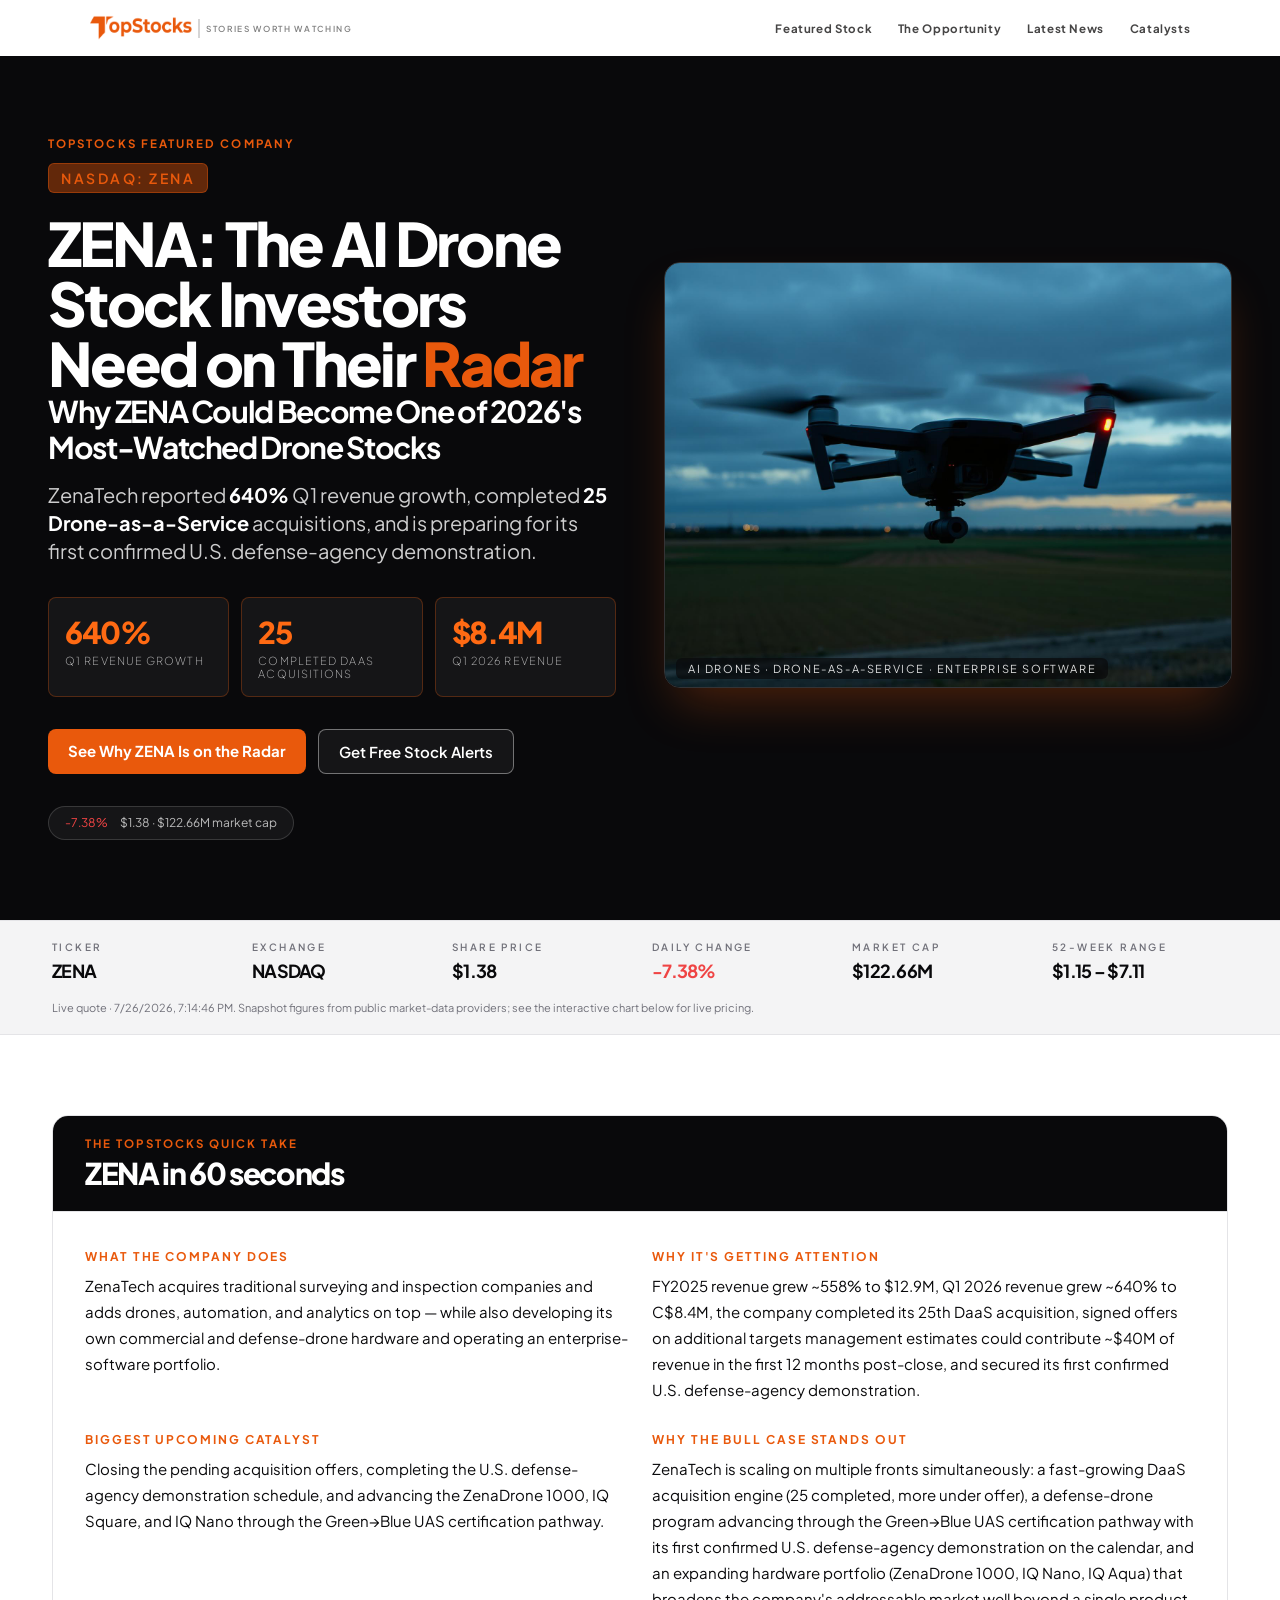
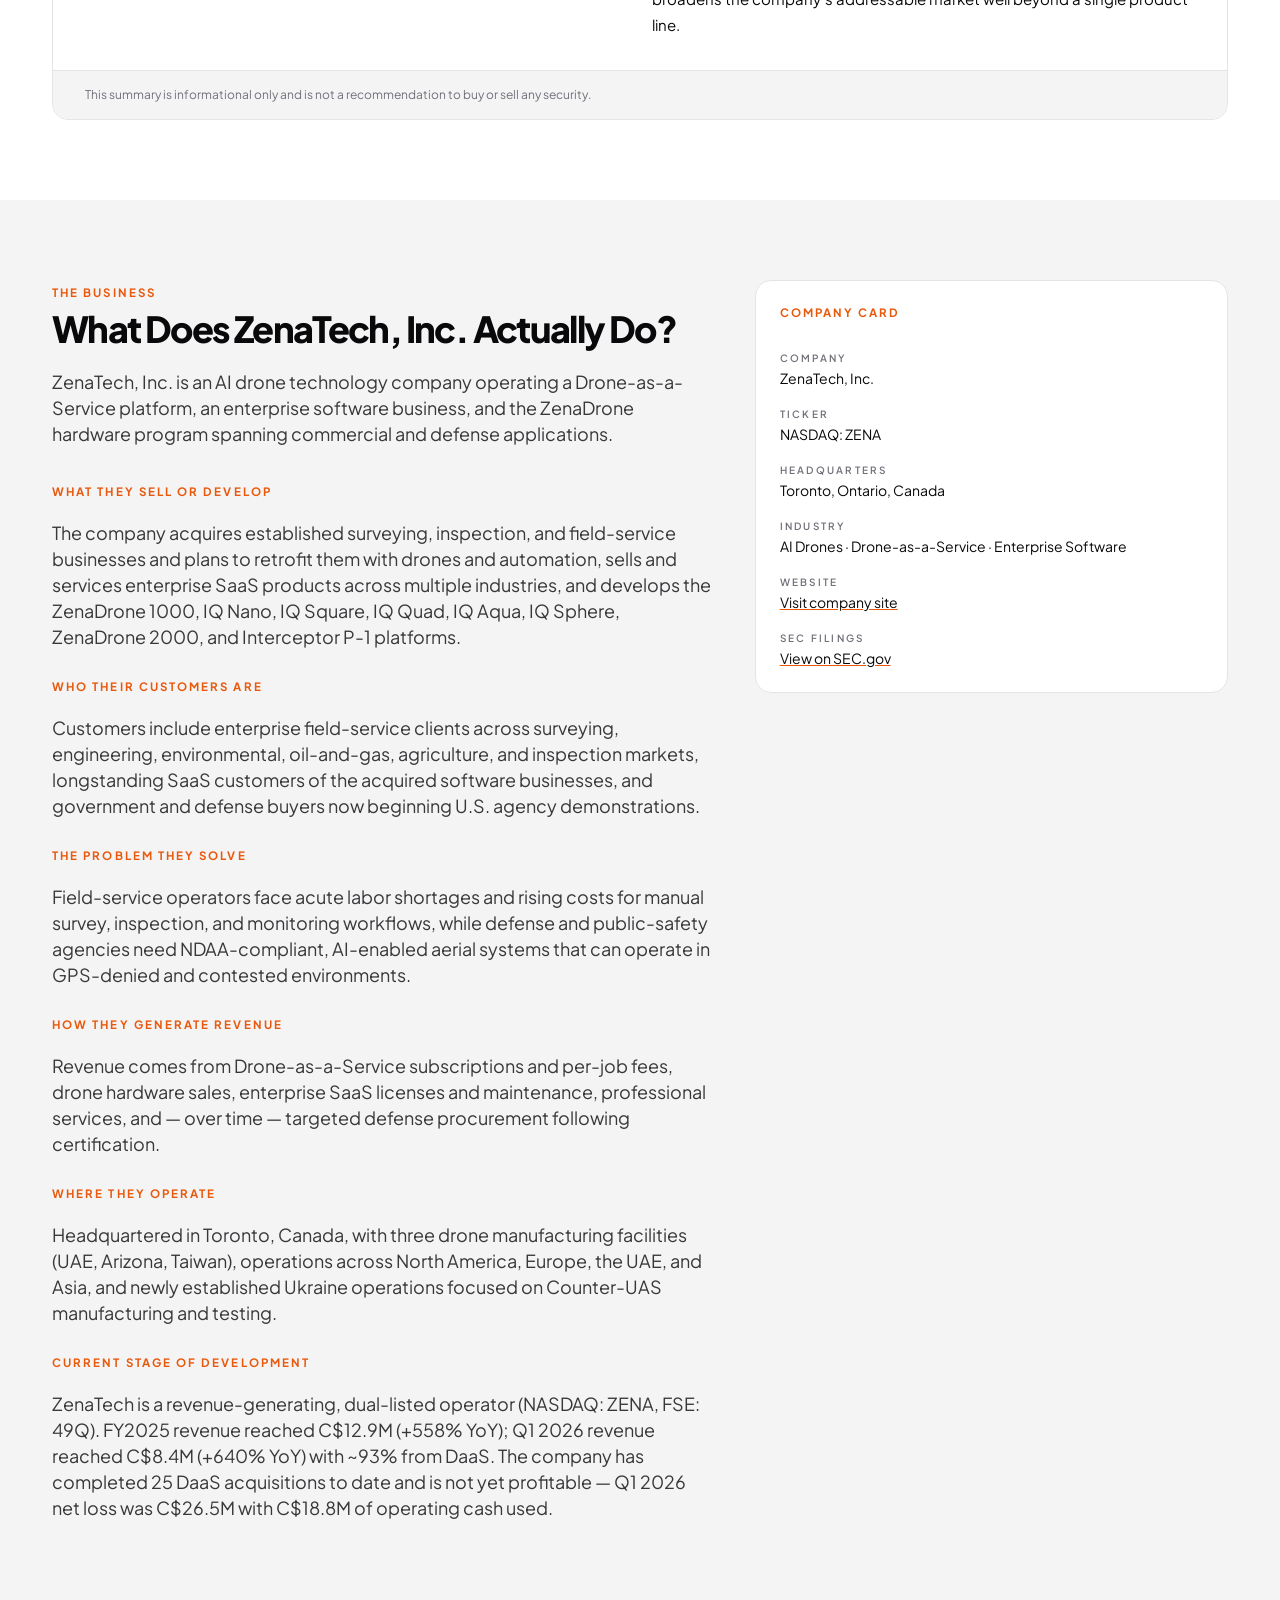
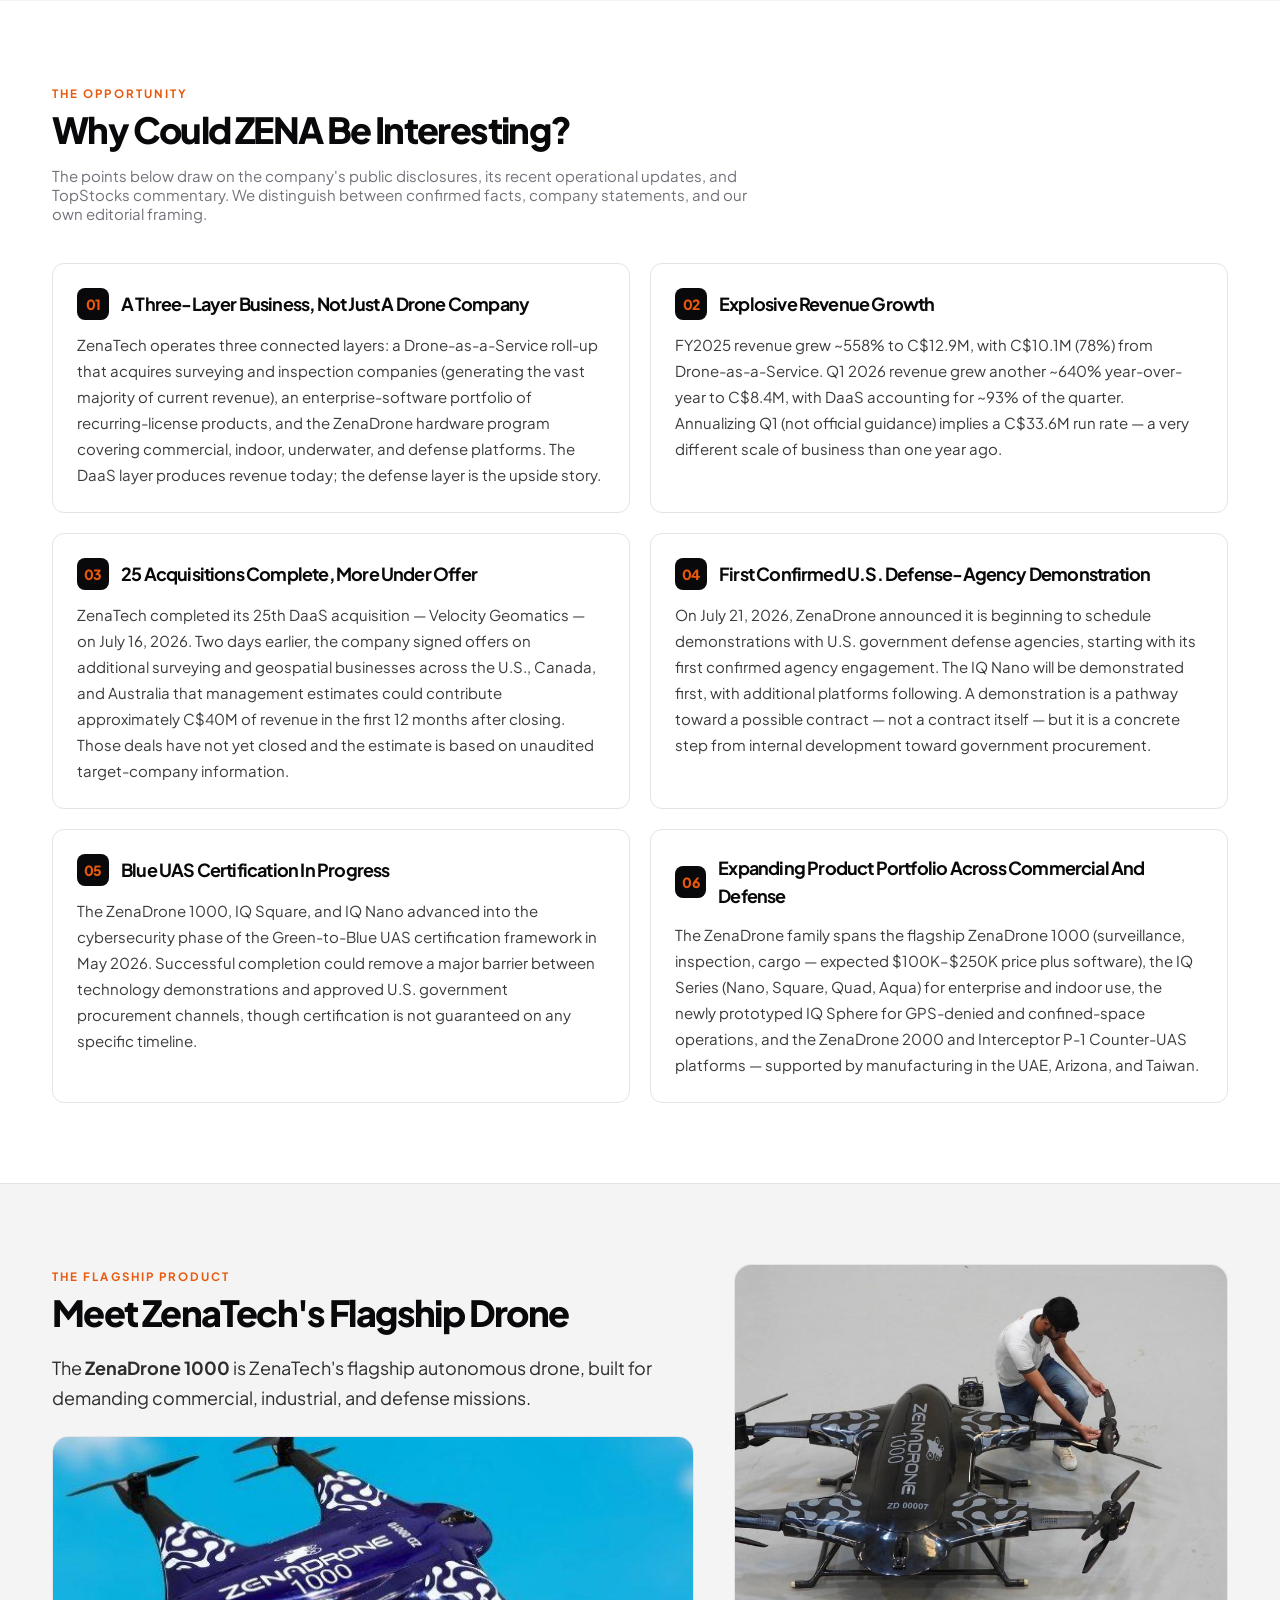
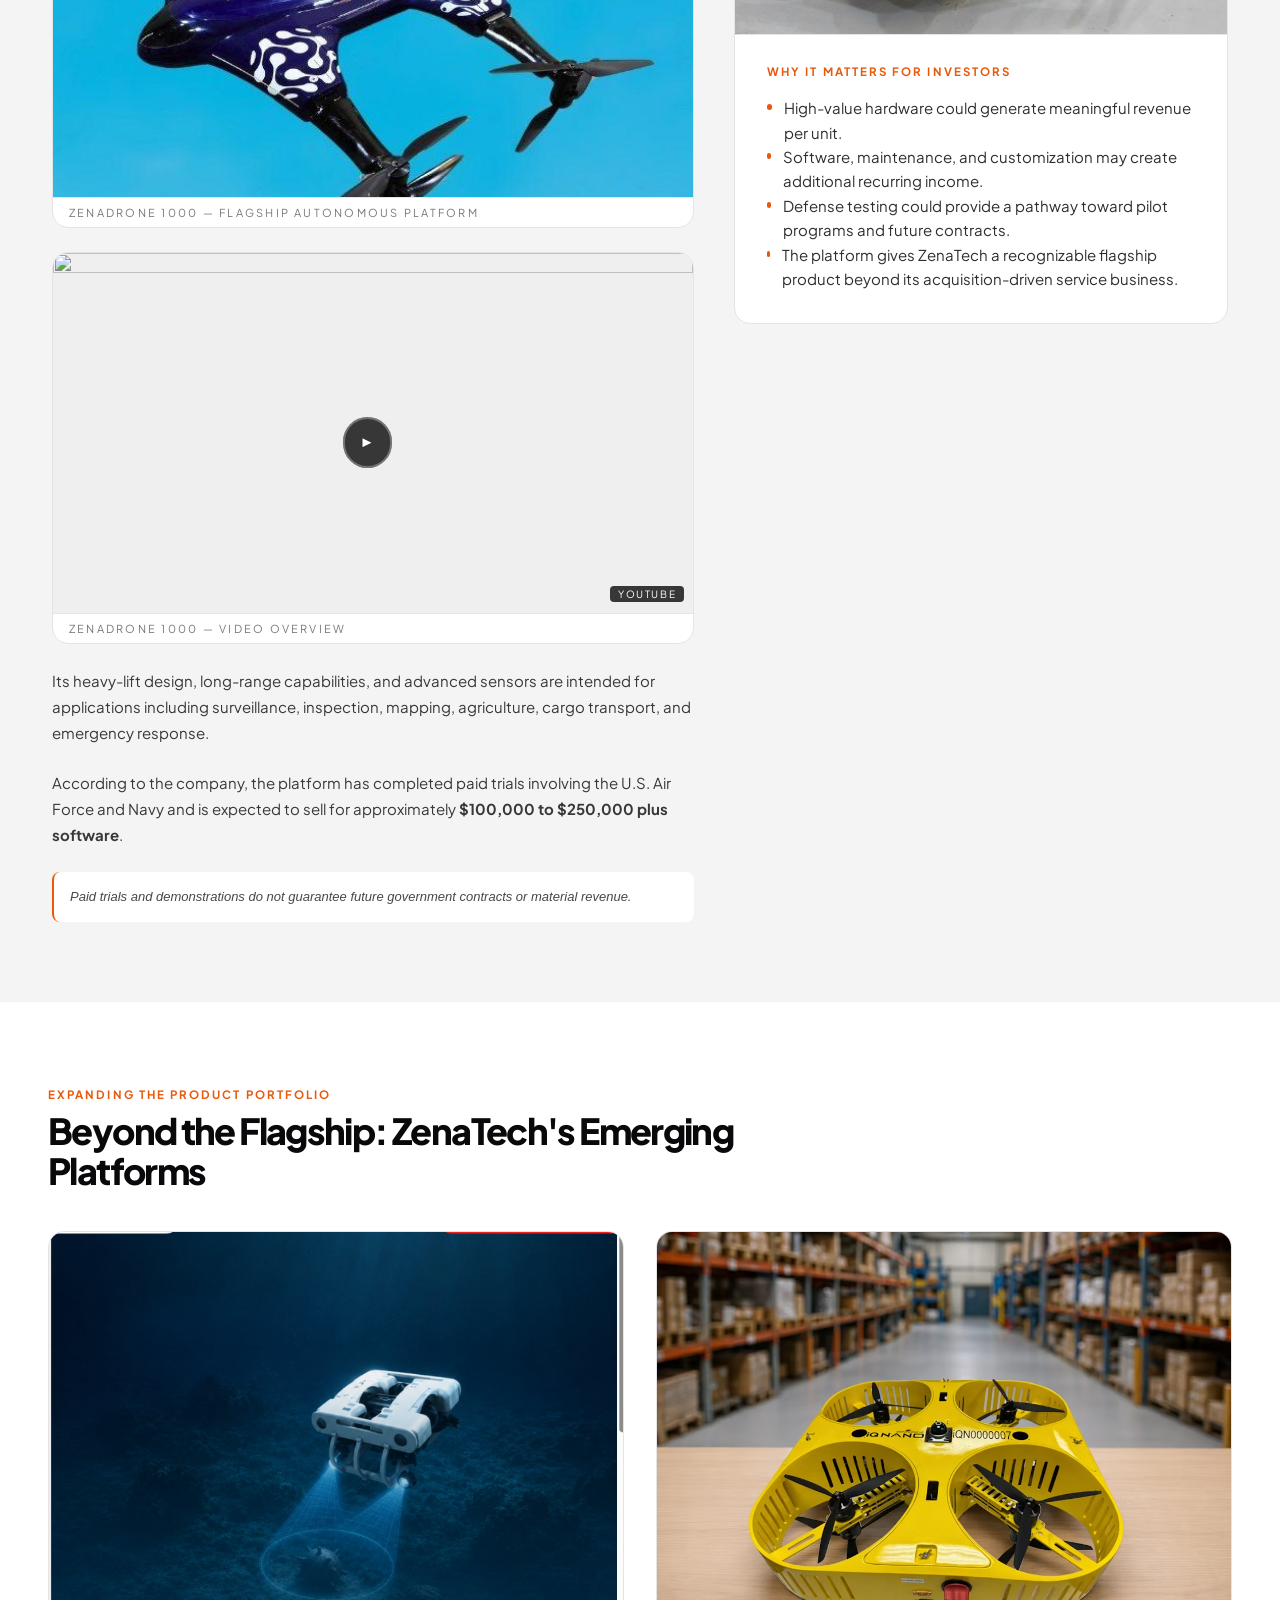
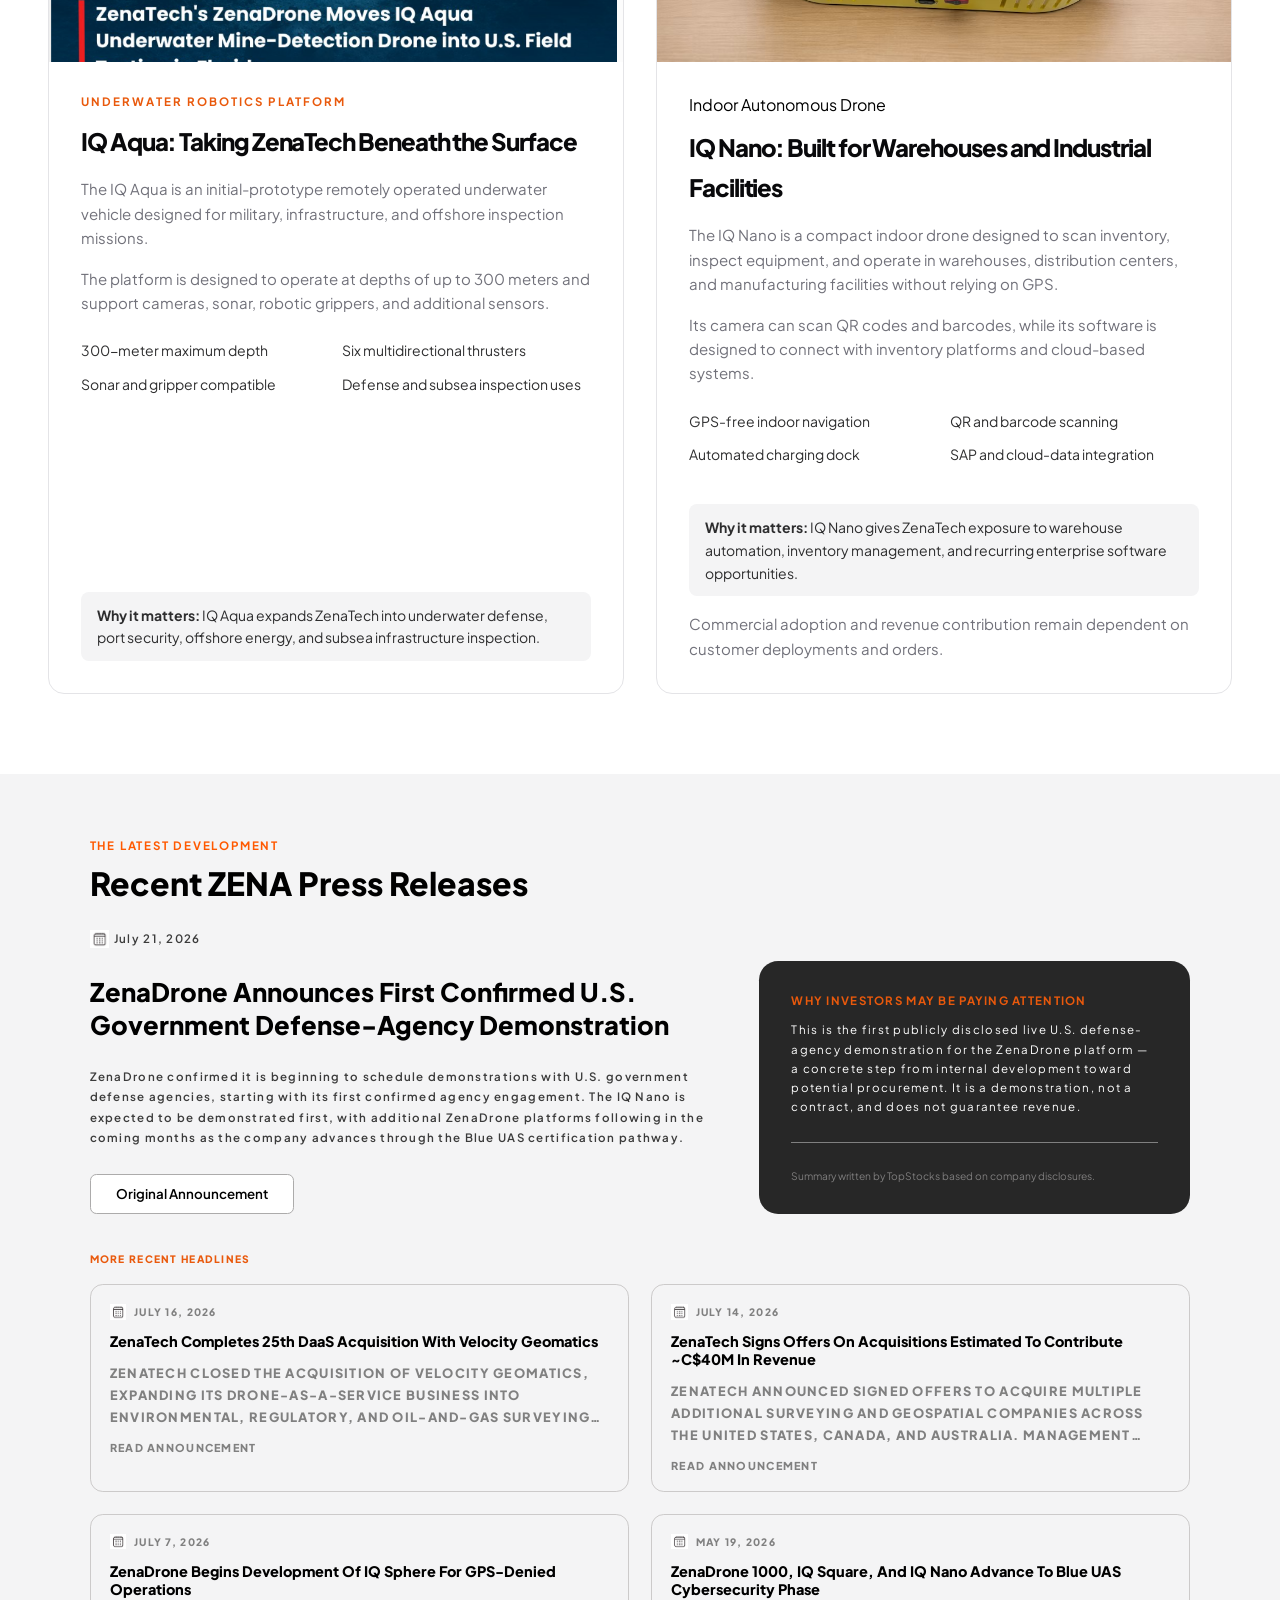
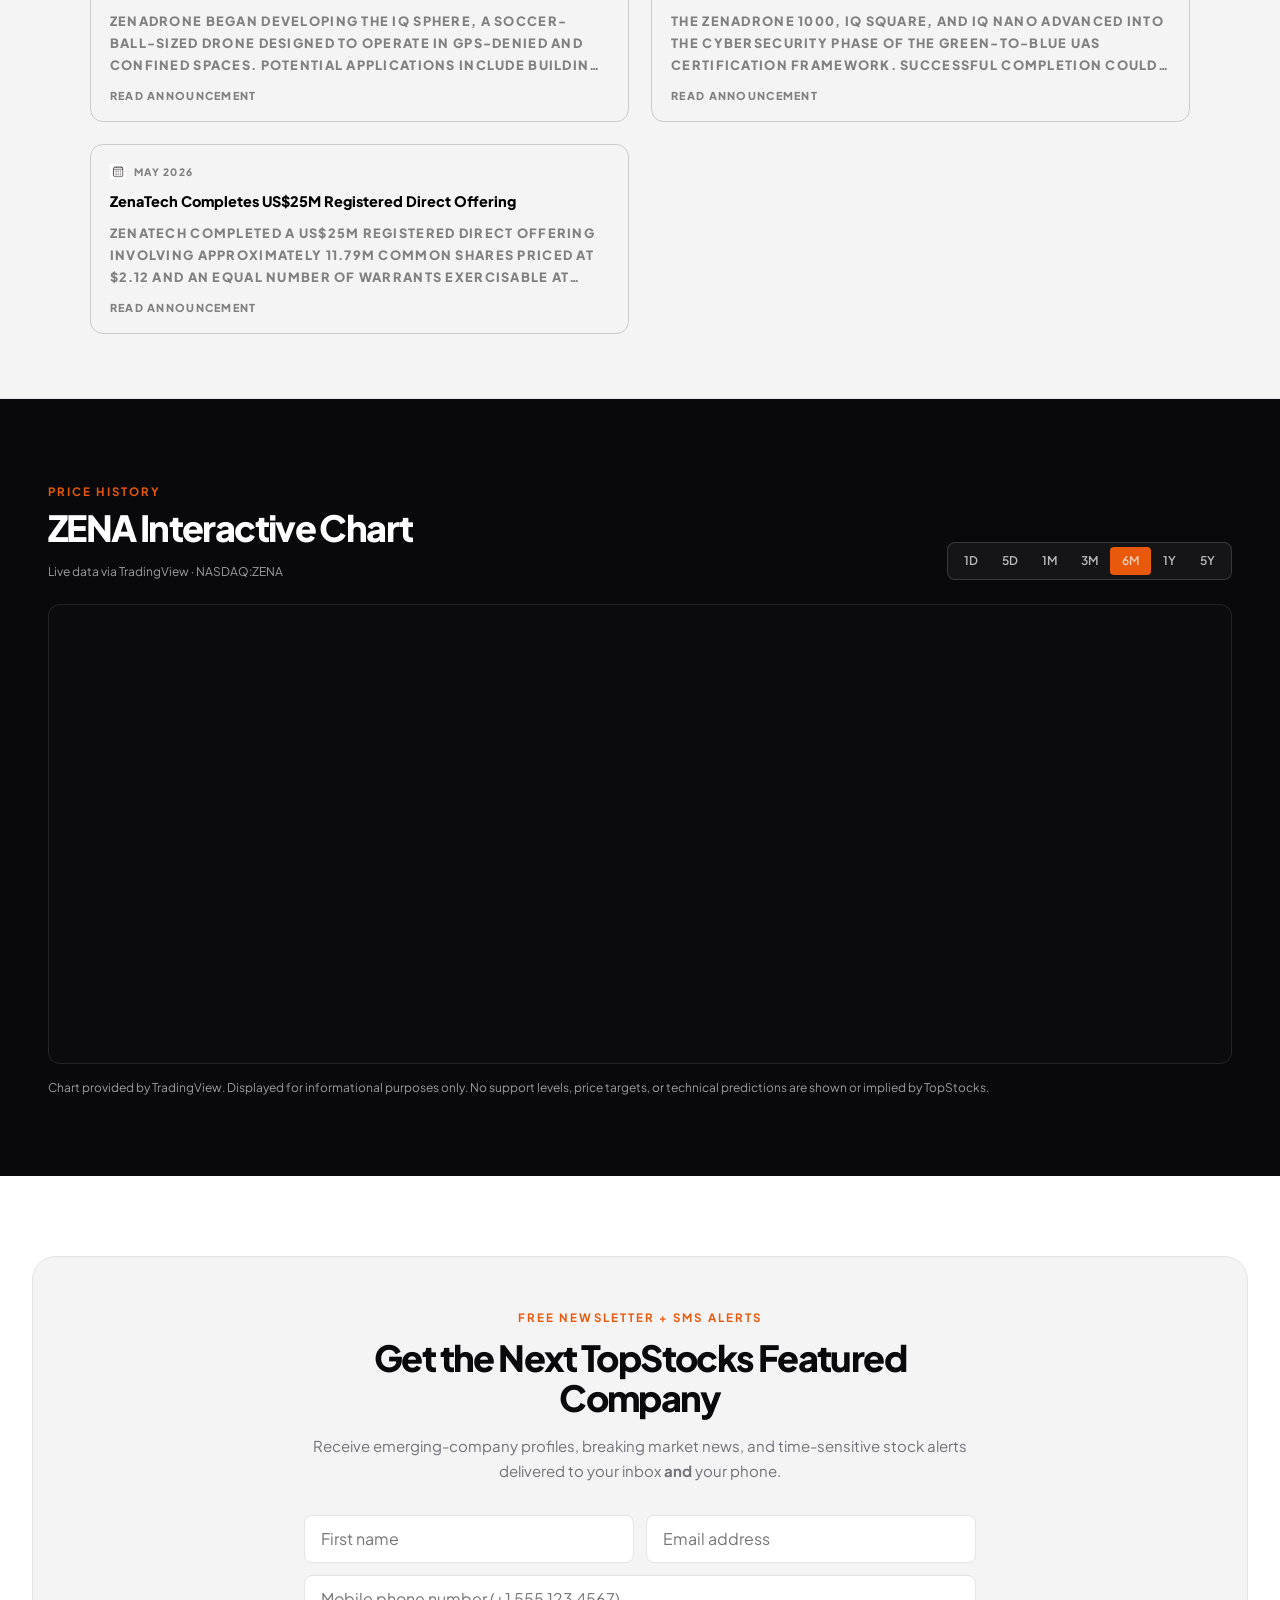
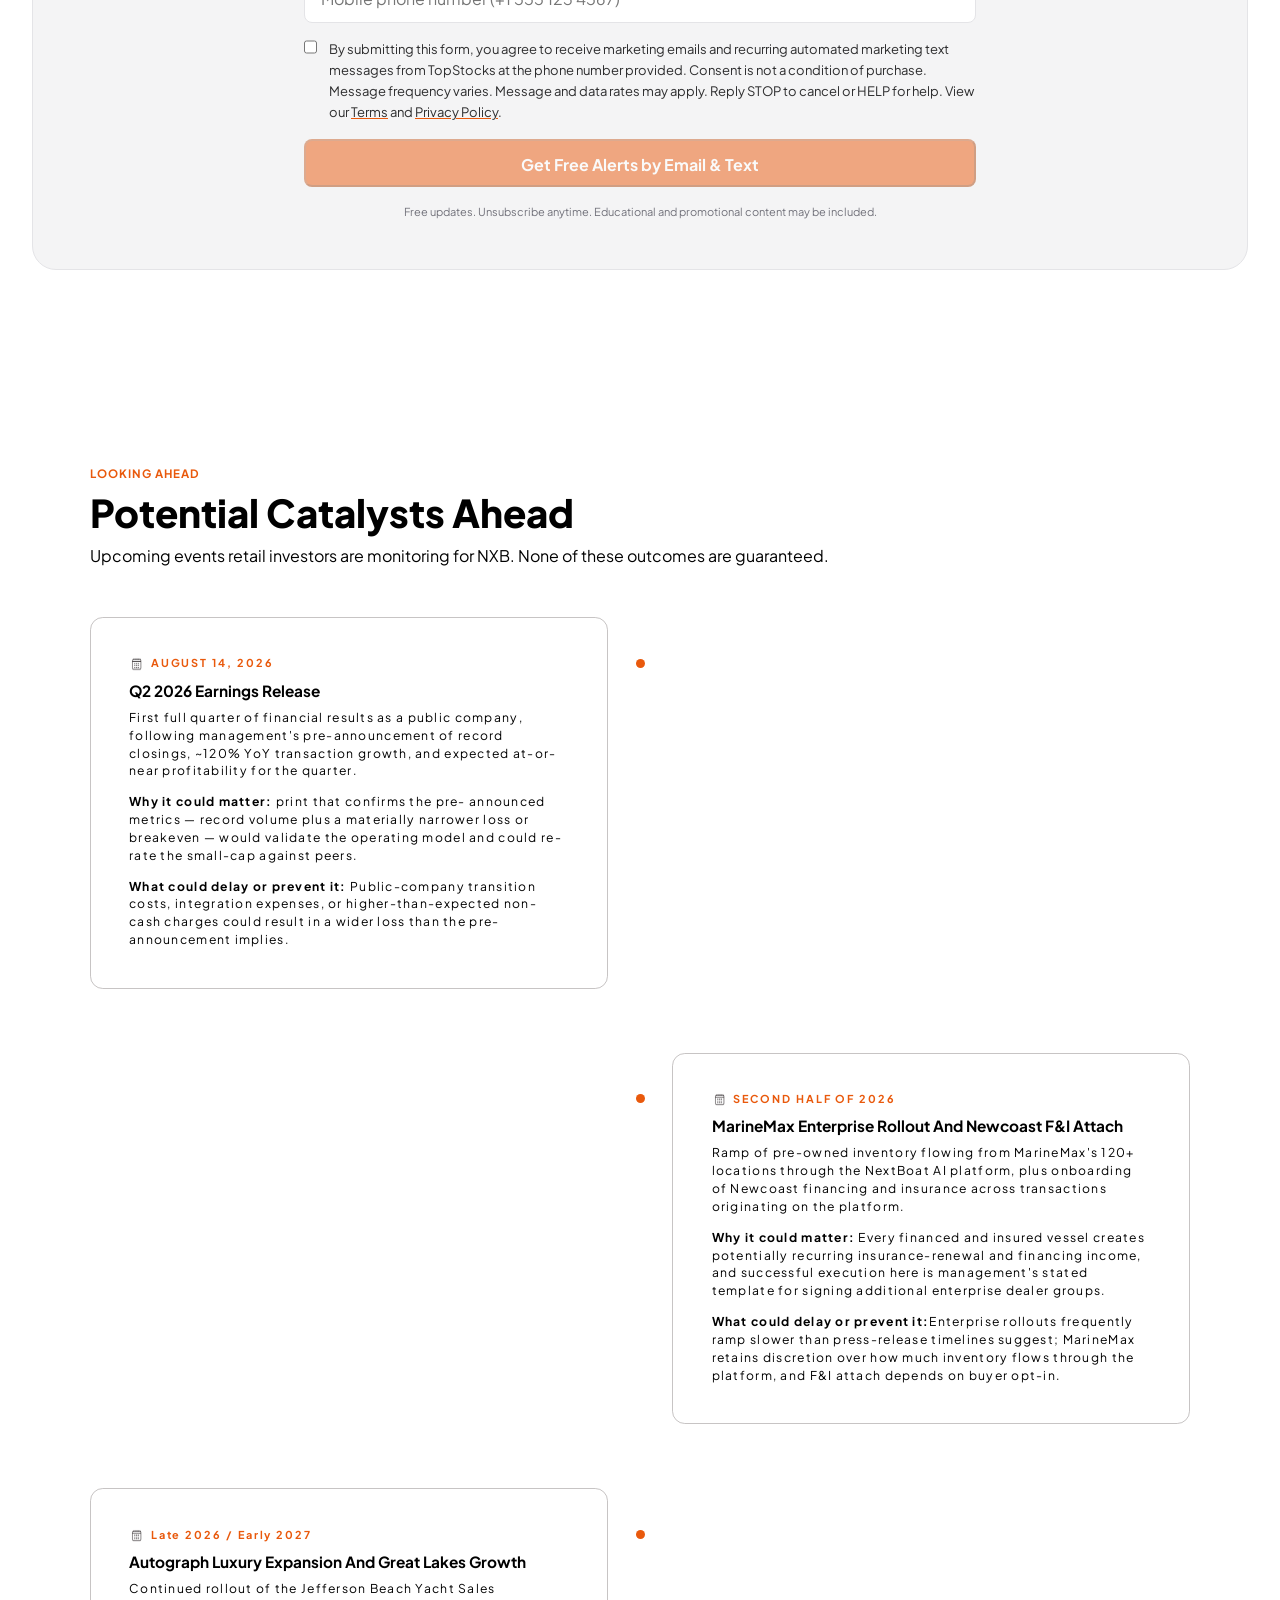
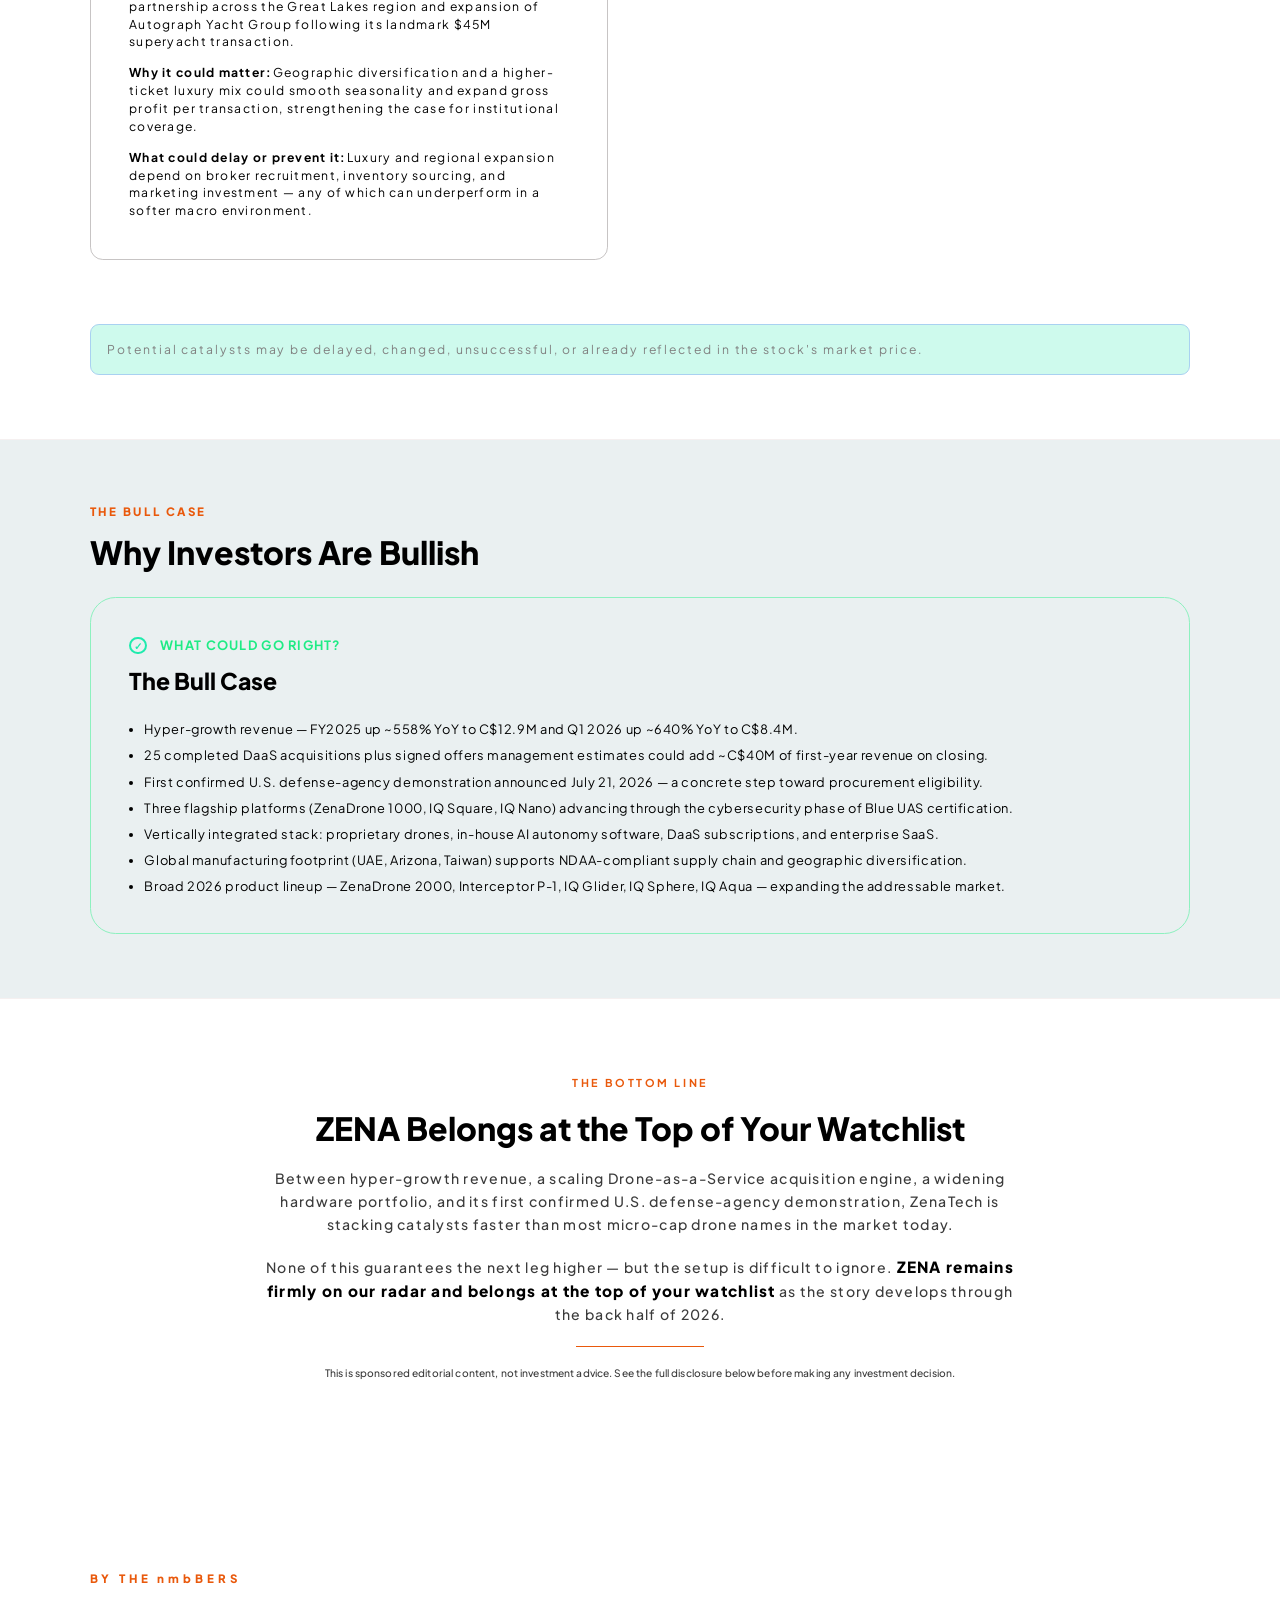
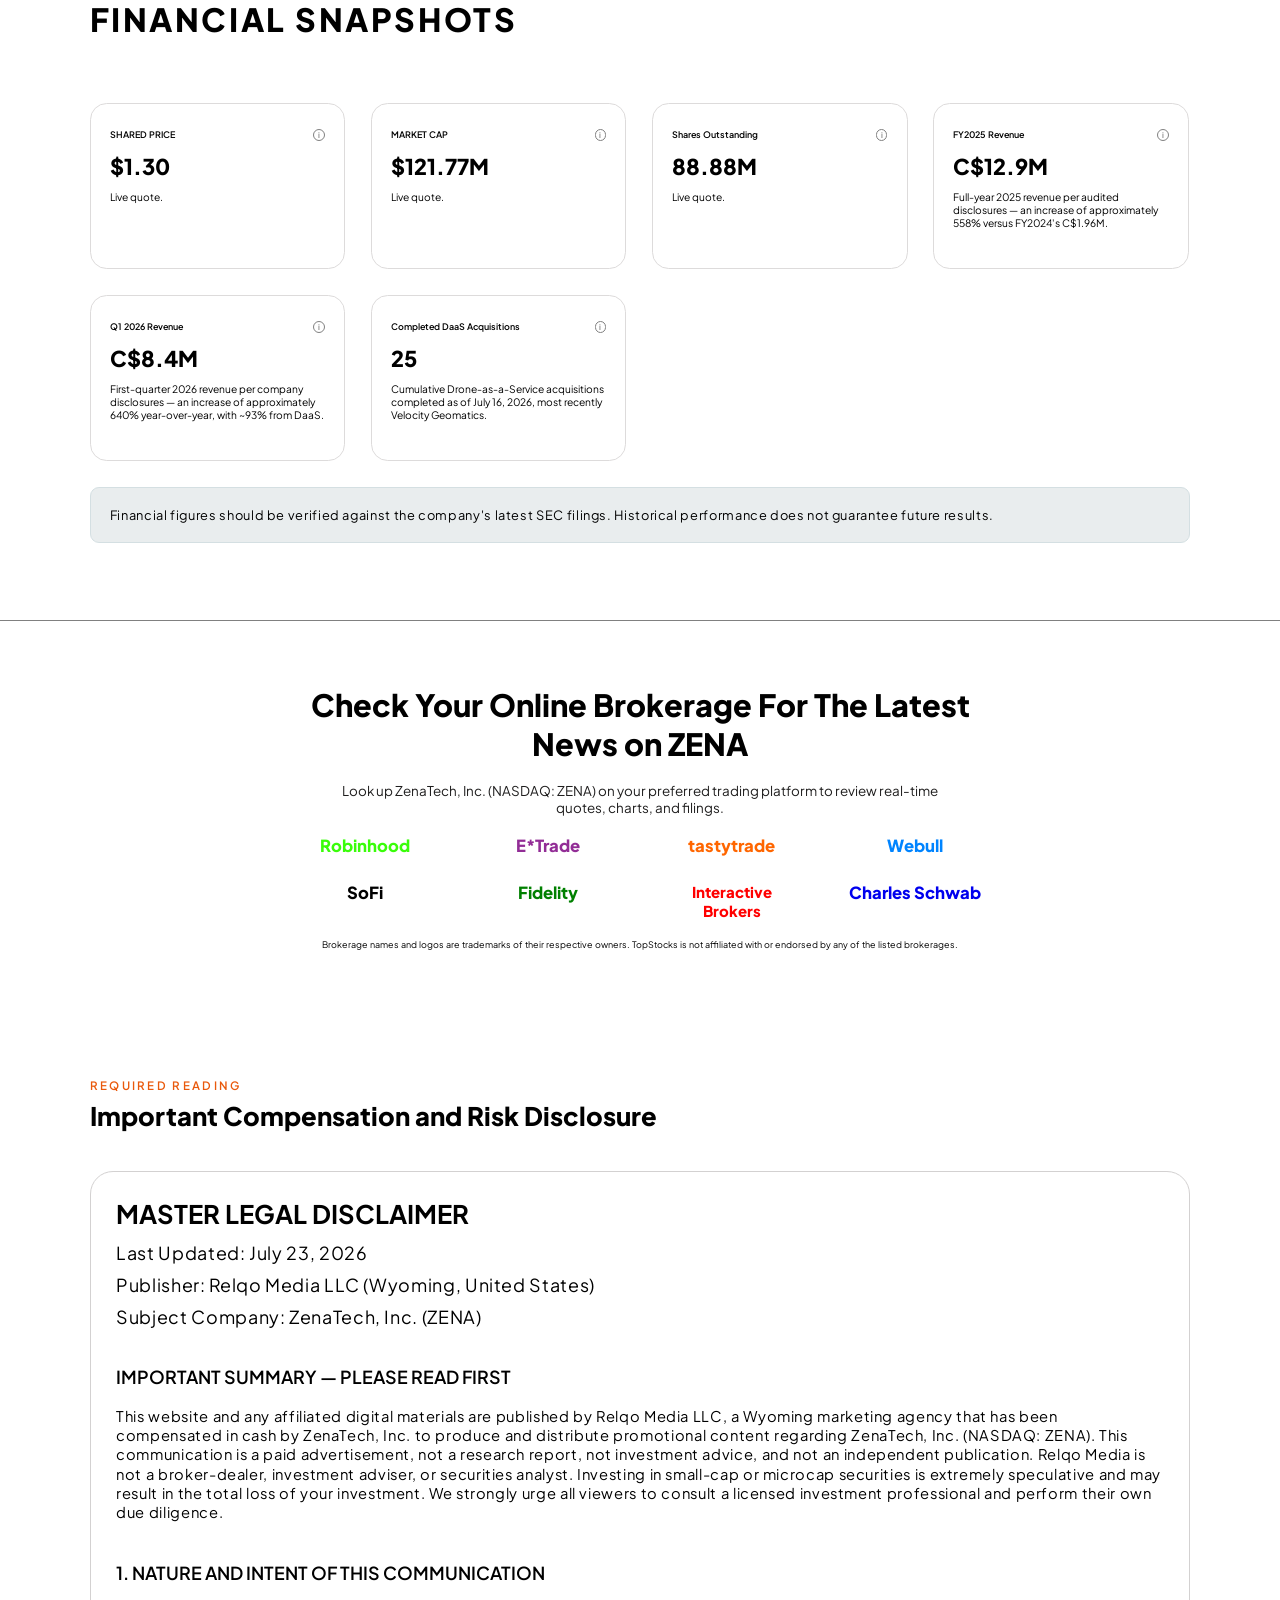
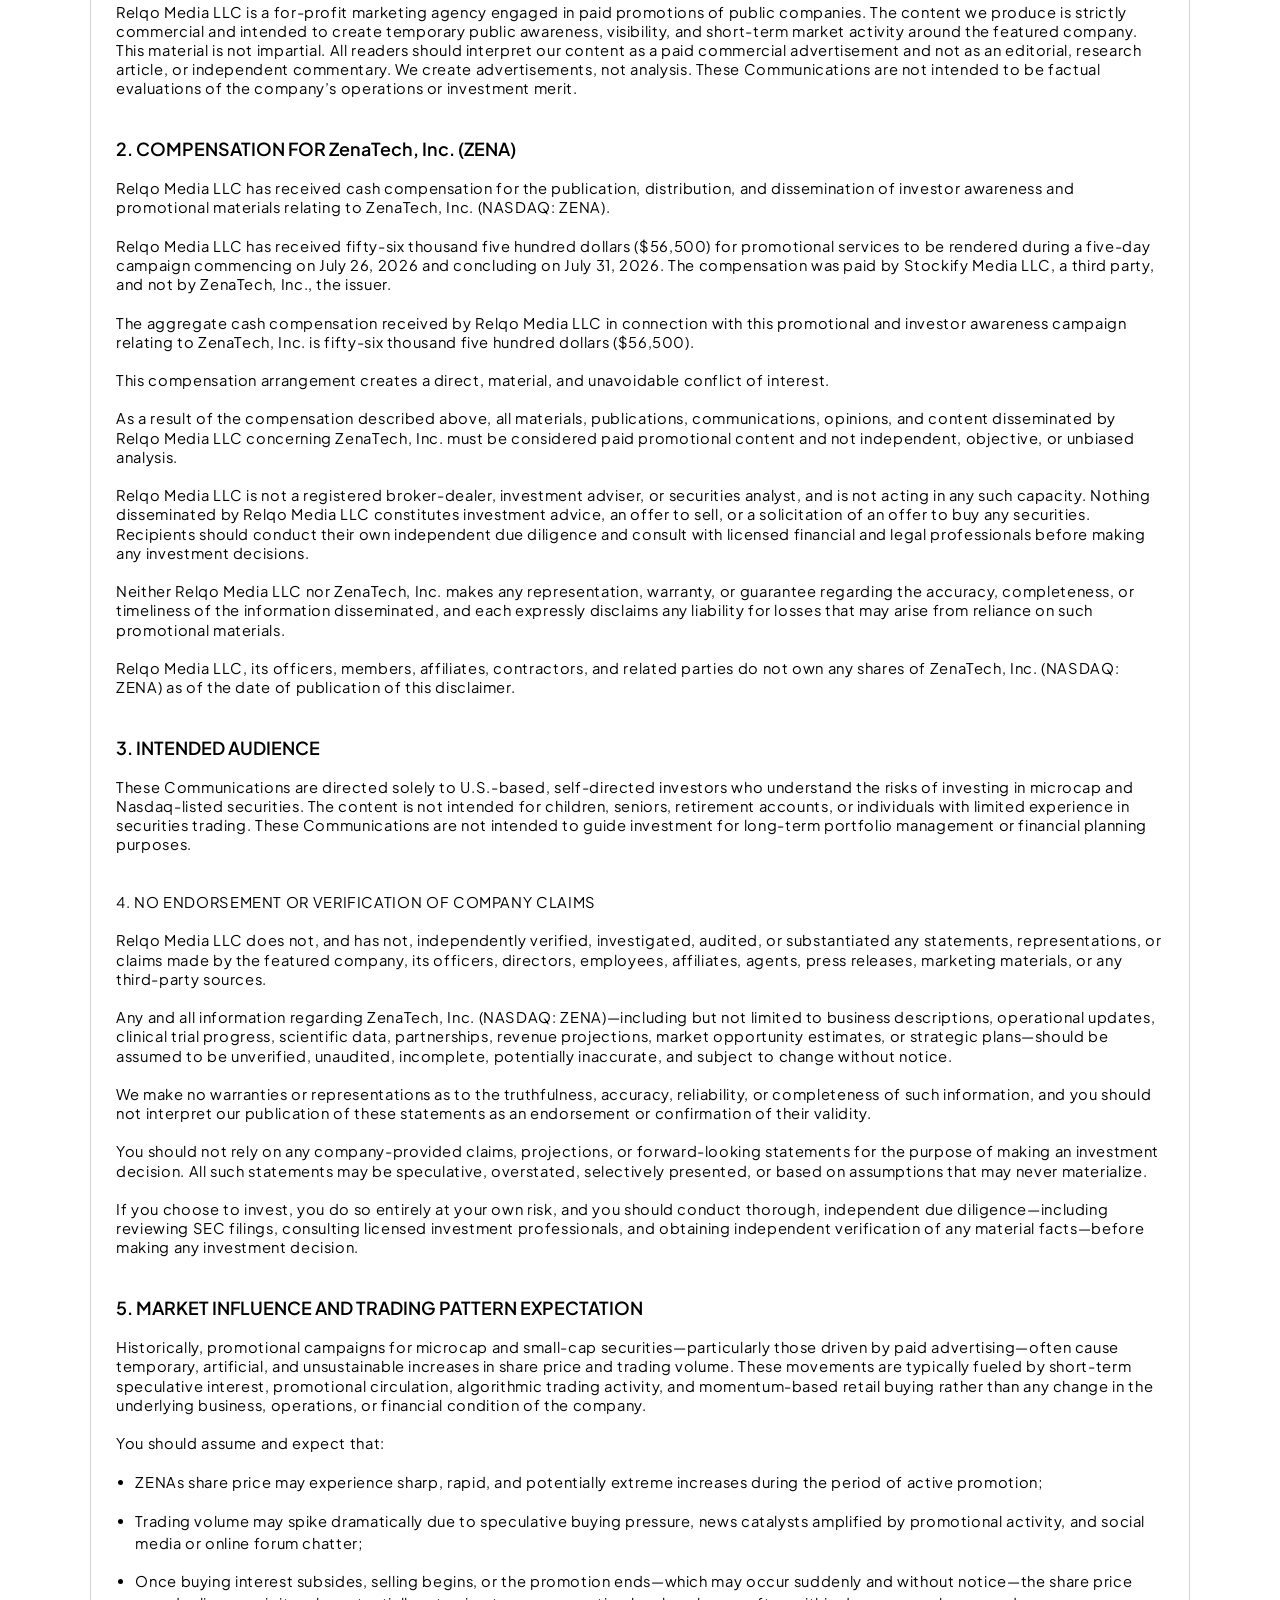
==== commit 5ff3cb68: "adding navbar + latest development" ====
--- a/index.html
+++ b/index.html
@@ -29,10 +29,7 @@
         <p>The Opportunity</p>
         <p>Latest News</p>
         <p>Catalysts</p>
-        <p>Risks</p>
-        <p>Disclosure</p>
-      </div>
-      <button class="nav-button">Get Stock Alerts</button>
+      </div>
     </div>
     <!-- Feature Section  -->
     <section class="feature-sec" id="featured">
@@ -530,6 +527,113 @@
       </div>
       </div>
     </section>
+
+
+    <!-- /////////////////////////LATEST DEVELOPMENT///////////////////////// -->
+
+      <div class="development">
+        <div class="dev-top">
+          <div class="dev-top-left">
+            <div class="top-left-head">
+              <p>THE LATEST DEVELOPMENT</p>
+              <h1>Recent ZENA Press Releases</h1>
+            </div>
+            <div class="top-left-bottom">
+              <div class="bottom-date">
+                <img src="./images/calender.png" />
+                <p>July 21, 2026</p>
+              </div>
+              <h1>ZenaDrone Announces First Confirmed U.S. Government Defense-Agency Demonstration</h1>
+              <p>ZenaDrone confirmed it is beginning to schedule demonstrations with U.S. government defense agencies,
+                starting
+                with its first confirmed agency engagement. The IQ Nano is expected to be demonstrated first, with
+                additional
+                ZenaDrone platforms following in the coming months as the company advances through the Blue UAS
+                certification
+                pathway.</p>
+              <button class="announcement">Original Announcement</button>
+            </div>
+          </div>
+          <div class="top-right">
+            <div class="right-head">
+              <h1>Why Investors May Be Paying Attention</h1>
+              <p>This is the first publicly disclosed live U.S. defense-agency demonstration for the ZenaDrone platform
+                — a
+                concrete step from internal development toward potential procurement. It is a demonstration, not a
+                contract, and
+                does not guarantee revenue.</p>
+            </div>
+            <p class="summary">Summary written by TopStocks based on company disclosures.</p>
+          </div>
+        </div>
+              <!-- //////////////////////MORE RECENT HEADLINES////////////////// -->
+
+      <div class="headlines">
+        <p>More Recent Headlines</p>
+        <div class="boxes">
+          <a href="" class="box">
+            <div>
+              <img src="./images/calender.png" />
+              <p class="date">JULY 16, 2026</p>
+            </div>
+            <h1 class="title">ZenaTech Completes 25th DaaS Acquisition With Velocity Geomatics</h1>
+            <p class="desc">ZenaTech closed the acquisition of Velocity Geomatics, expanding its Drone-as-a-Service
+              business into environmental, regulatory, and oil-and-gas surveying services across Alberta, British
+              Columbia, and Saskatchewan. The transaction brings ZenaTech to its stated interim target of 25 DaaS
+              acquisitions.</p>
+            <p class="read-more">Read Announcement</p>
+          </a>
+          <a href="" class="box">
+            <div>
+              <img src="./images/calender.png" />
+              <p class="date">JULY 14, 2026</p>
+            </div>
+            <h1 class="title">ZenaTech Signs Offers On Acquisitions Estimated To Contribute ~C$40M In Revenue</h1>
+            <p class="desc">ZenaTech announced signed offers to acquire multiple additional surveying and geospatial
+              companies across the United States, Canada, and Australia. Management estimates the targets could
+              collectively contribute approximately C$40M of revenue during the first 12 months after closing. The
+              figure is based on unaudited target-company information and is conditional on the acquisitions actually
+              closing.</p>
+            <p class="read-more">Read Announcement</p>
+          </a>
+          <a href="" class="box">
+            <div>
+              <img src="./images/calender.png" />
+              <p class="date">JULY 7, 2026</p>
+            </div>
+            <h1 class="title">ZenaDrone Begins Development Of IQ Sphere For GPS-Denied Operations</h1>
+            <p class="desc">ZenaDrone began developing the IQ Sphere, a soccer-ball-sized drone designed to operate in
+              GPS-denied and confined spaces. Potential applications include building clearance, tunnels, ship boarding,
+              infrastructure inspection, and reconnaissance. The IQ Sphere remains a prototype.</p>
+            <p class="read-more">Read Announcement</p>
+          </a>
+          <a href="" class="box">
+            <div>
+              <img src="./images/calender.png" />
+              <p class="date">MAY 19, 2026</p>
+            </div>
+            <h1 class="title">ZenaDrone 1000, IQ Square, And IQ Nano Advance To Blue UAS Cybersecurity Phase</h1>
+            <p class="desc">The ZenaDrone 1000, IQ Square, and IQ Nano advanced into the cybersecurity phase of the
+              Green-to-Blue UAS certification framework. Successful completion could improve eligibility for U.S.
+              government and defense procurement.</p>
+            <p class="read-more">Read Announcement</p>
+          </a>
+          <a href="" class="box">
+            <div>
+              <img src="./images/calender.png" />
+              <p class="date">MAY 2026</p>
+            </div>
+            <h1 class="title">ZenaTech Completes US$25M Registered Direct Offering</h1>
+            <p class="desc">ZenaTech completed a US$25M registered direct offering involving approximately 11.79M common
+              shares priced at $2.12 and an equal number of warrants exercisable at $2.50 with a five-and-a-half-year
+              term. The prospectus estimated approximately 97.7M common shares outstanding after the offering.</p>
+            <p class="read-more">Read Announcement</p>
+          </a>
+        </div>
+      </div>
+      </div>
+
+
     <!-- Chart Section -->
     <section class="chart-sec">
       <div class="container">
@@ -876,6 +980,7 @@
       </div>
     </section> -->
   </main>
+
   <!-- ////////////////////////CATALYSTS/////////////////// -->
   <div class="catalyst">
     <div class="catalyst-header">
--- a/style.css
+++ b/style.css
@@ -2,6 +2,7 @@
   margin: 0px;
   padding: 0px;
   box-sizing: border-box;
+  font-family: "Plus Jakarta Sans", sans-serif;
 }
 img {
   max-width: 100%;
@@ -63,15 +64,7 @@
     transform: scale(1.02);
 }
 
-.nav-button {
-    border: none;
-    background-color: #E9590C;
-    font-size: .9dvw;
-    font-weight: 600;
-    color: white;
-    padding: .8dvw 1dvw;
-    border-radius: .7dvw;
-}
+
 
 /* GERNAL CLASSES */
 .container {
@@ -1190,6 +1183,197 @@
   }
 }
 
+/* ////////////////////////////LATEST DEVELOPMENT////////////// */
+.development{
+  padding: 5dvw 7dvw;
+  background-color: #f4f4f5 ;
+  display: flex;
+  flex-direction: column;
+  gap: 3dvw;
+}
+.development .dev-top{
+  display: flex;
+  flex-direction: row;
+  align-items: flex-end;
+  justify-content: space-around;
+  gap: 2dvw;
+
+}
+.dev-top-left{
+  width: 60%;
+  display: flex;
+  flex-direction: column;
+  gap: 2dvw;
+}
+.top-left-head{
+  display: flex;
+  flex-direction: column;
+  gap: .8dvw;
+}
+.top-left-head p{
+  font-size: .9dvw;
+  color: #ff5900;
+  font-weight: 700;
+  letter-spacing: 0.14dvw;
+}
+.top-left-head h1{
+  font-size: 2.5dvw;
+  font-weight: 900;
+}
+.top-left-bottom{
+  display: flex;
+  flex-direction: column;
+  gap: 2dvw;
+}
+.top-left-bottom .bottom-date {
+  display: flex;
+  flex-direction: row;
+  gap: .4dvw;
+  letter-spacing: 0.1dvw;
+  font-size: .95dvw;
+  align-items: center;
+  font-weight: 600;
+  color: #3b3b3b;
+}
+.top-left-bottom img{
+  width: 1.5dvw;
+}
+.top-left-bottom h1{
+    font-size: 2dvw;
+  font-weight: 900;
+}
+
+.top-left-bottom p{
+  font-size: .9dvw;
+  letter-spacing: 0.1dvw;
+  line-height: 1.6dvw;
+  font-weight: 600;
+  color: #3b3b3b;
+}
+.top-left-bottom button{
+  width: 16dvw;
+  font-weight: 600;
+  padding:.8dvw 1dvw ;
+  background-color: white;
+  border: .1dvw solid rgb(172, 171, 171);
+  border-radius: .5dvw;
+}
+
+.top-right{
+  width: 40%;
+  background-color: rgb(39, 39, 39);
+  color: white;
+  padding: 2.5dvw;
+  border-radius: 1.5dvw;
+
+}
+.top-right .right-head {
+  display: flex;
+  flex-direction: column;
+  gap: 1dvw;
+  border-bottom: 0.1dvw solid gray;
+  padding-bottom: 2dvw;
+}
+.top-right .right-head h1{
+  font-size: .9dvw;
+  letter-spacing: 0.1dvw;
+  text-transform: uppercase;
+  color: #E9590C;
+}
+.top-right .right-head  p{
+  font-size: .9dvw;
+  letter-spacing: 0.1dvw;
+  line-height: 1.5dvw;
+}
+
+.top-right .summary{
+  padding-top: 2dvw;
+  font-size: 0.8dvw;
+  color: #7e7d7d;
+}
+
+
+/* //////////////////////MORE  RECENT HEADLINES///////// */
+
+.headlines{
+  display: flex;
+  flex-direction: column;
+  gap: 1.5dvw;
+}
+.headlines p{
+  font-size: .8dvw;
+  font-weight: 800;
+  text-transform: uppercase;
+  letter-spacing: 0.1dvw;
+  color: #E9590C;
+
+}
+.headlines .boxes{
+  display: flex;
+  flex-wrap: wrap;
+  justify-content: space-between;
+  gap: 1.7dvw;
+}
+.boxes .box{
+  width: 49%;
+  text-decoration: none;
+  color: black;
+  border: .1dvw solid rgb(204, 202, 202);
+  border-radius: 1dvw;
+  padding: 1.5dvw;
+  display: flex;
+  flex-direction: column;
+  gap: 1dvw;
+
+}
+.boxes .box:hover{
+  border: .1dvw solid orangered;
+  color: #E9590C;
+}
+.boxes .box div {
+  display: flex;
+  flex-direction: row;
+  gap: .6dvw;
+  font-size: .8dvw;
+  font-weight: 600;
+  letter-spacing: 0.1dvw;
+  text-align: center;
+  align-items: center;
+  justify-items: center;
+}
+.boxes .box div img{
+  width: 1.3dvw;
+}
+
+.boxes .box div p{
+  color: gray;
+}
+
+.boxes .box .title{
+  font-size: 1.13dvw;
+  font-weight: 800;
+}
+.boxes .box .desc{
+  font-size: 1dvw;
+  display: -webkit-box;
+  -webkit-line-clamp: 3;
+  -webkit-box-orient: vertical;
+  overflow: hidden;
+  text-overflow: ellipsis;
+  line-height: 1.7dvw;
+  color: gray;
+}
+
+.boxes .box .read-more{
+  font-size: .85dvw;
+  color: gray;
+}
+
+
+
+
+
+
 
 /* ///////////////////////////CATALYST/////////////////// */
 
@@ -1721,7 +1905,9 @@
     flex-direction: column;
     gap: 2dvw;
 }
-
+.footer-row .firstdiv div h1{
+  color: #E9590C;
+}
 .footer-row .firstdiv p{
     font-size: .9dvw;
     letter-spacing: 0.05dvw;
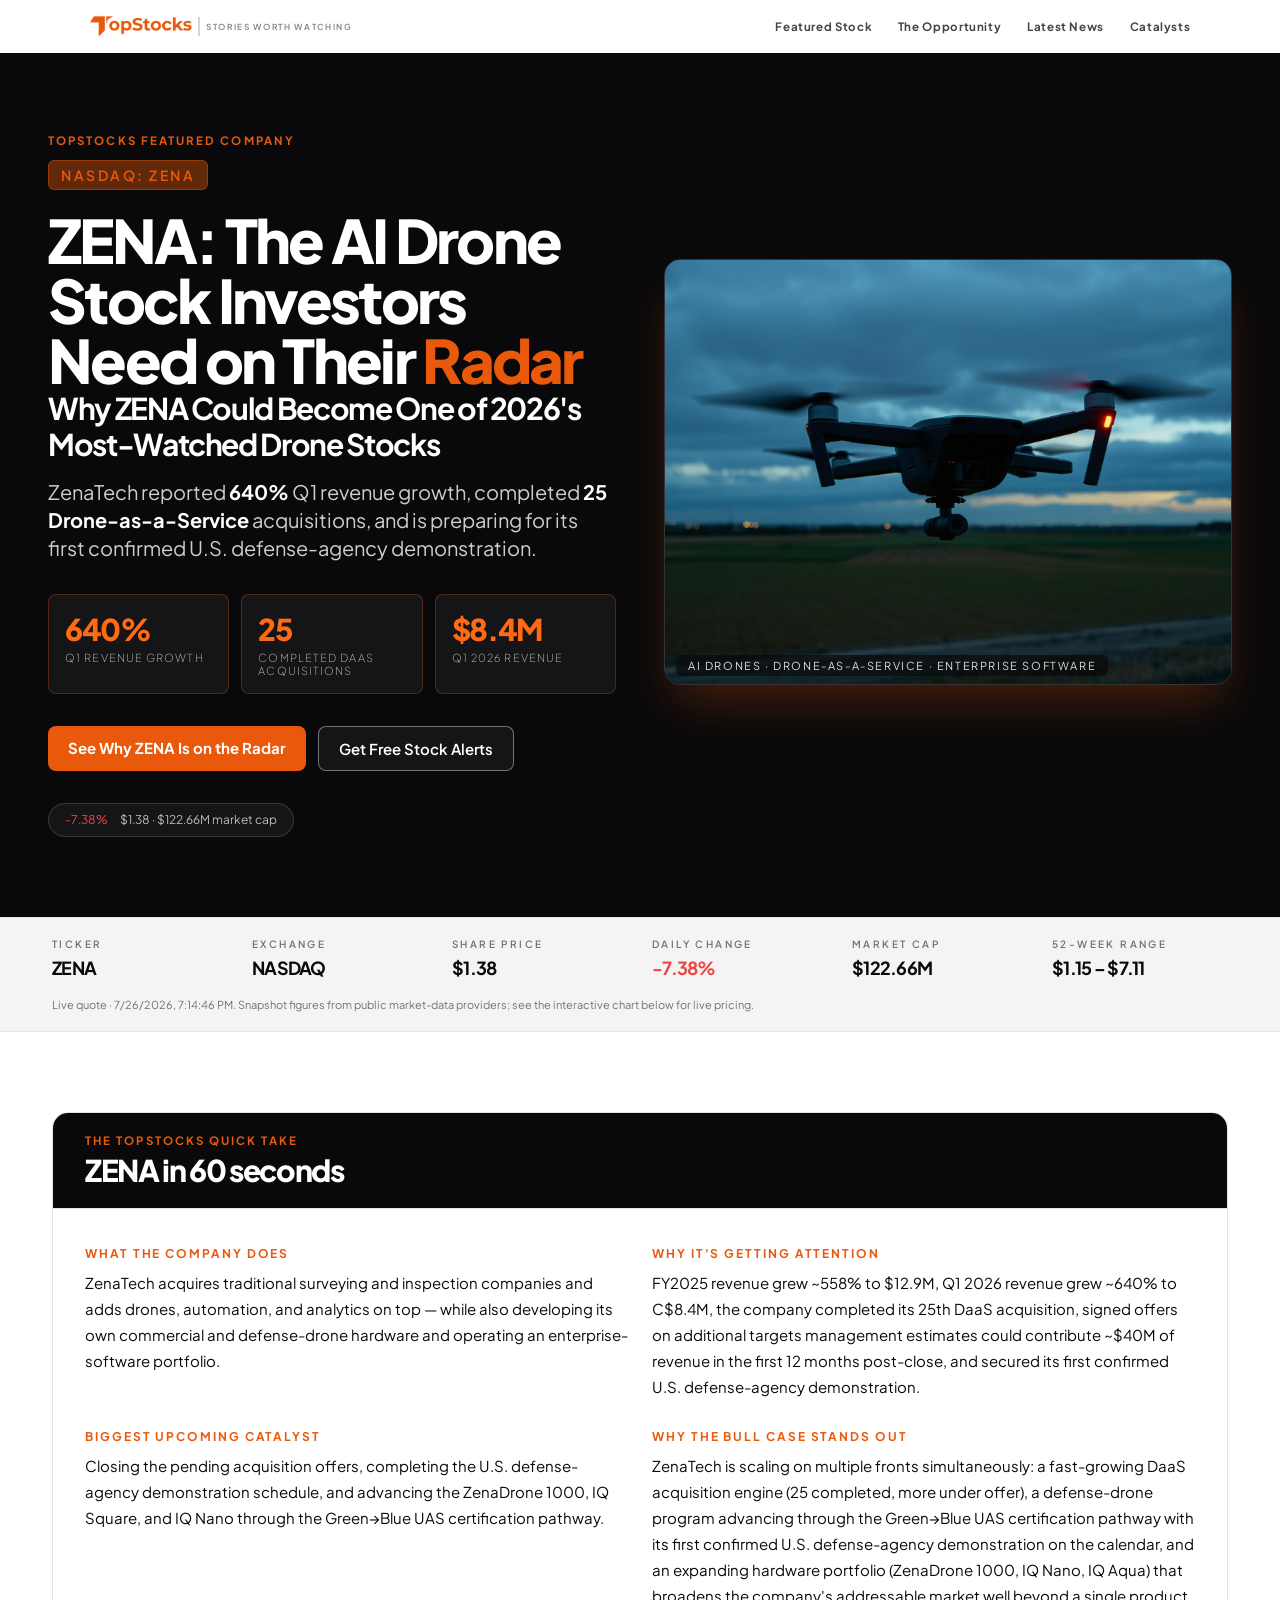
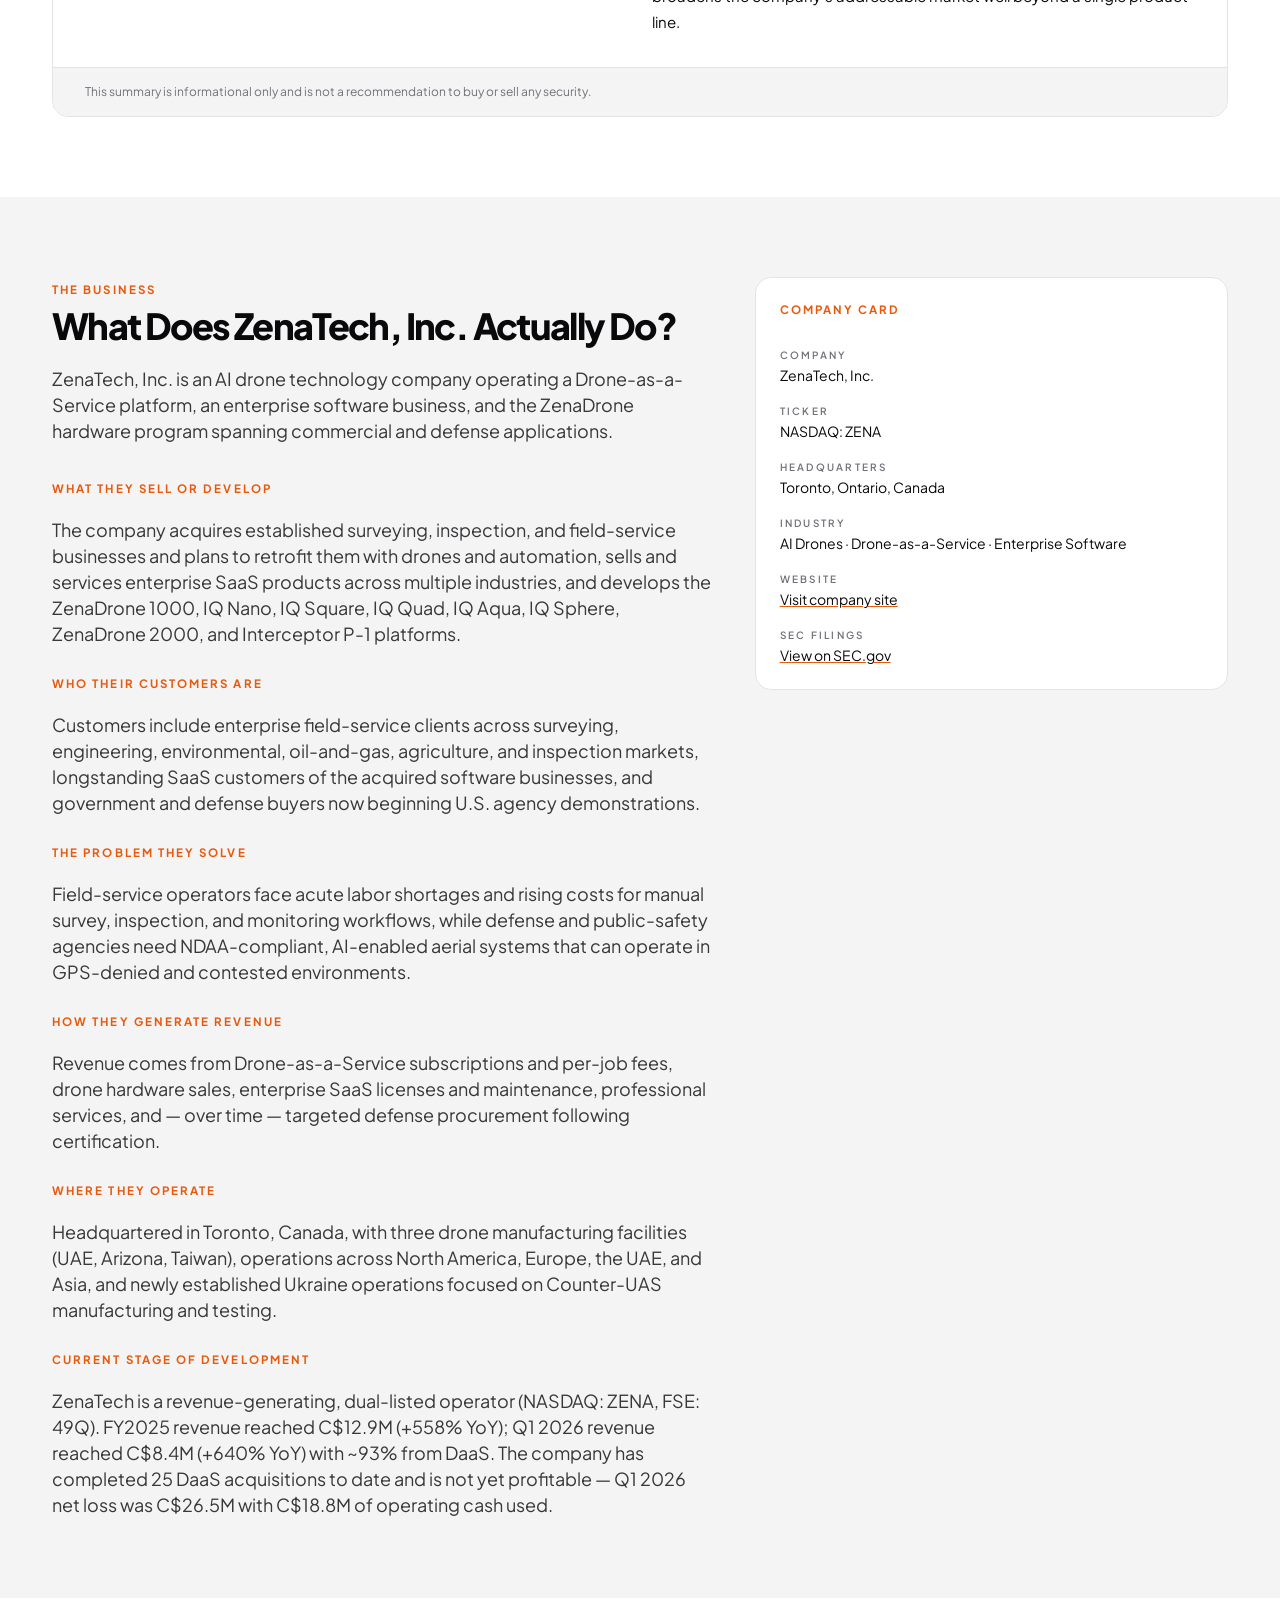
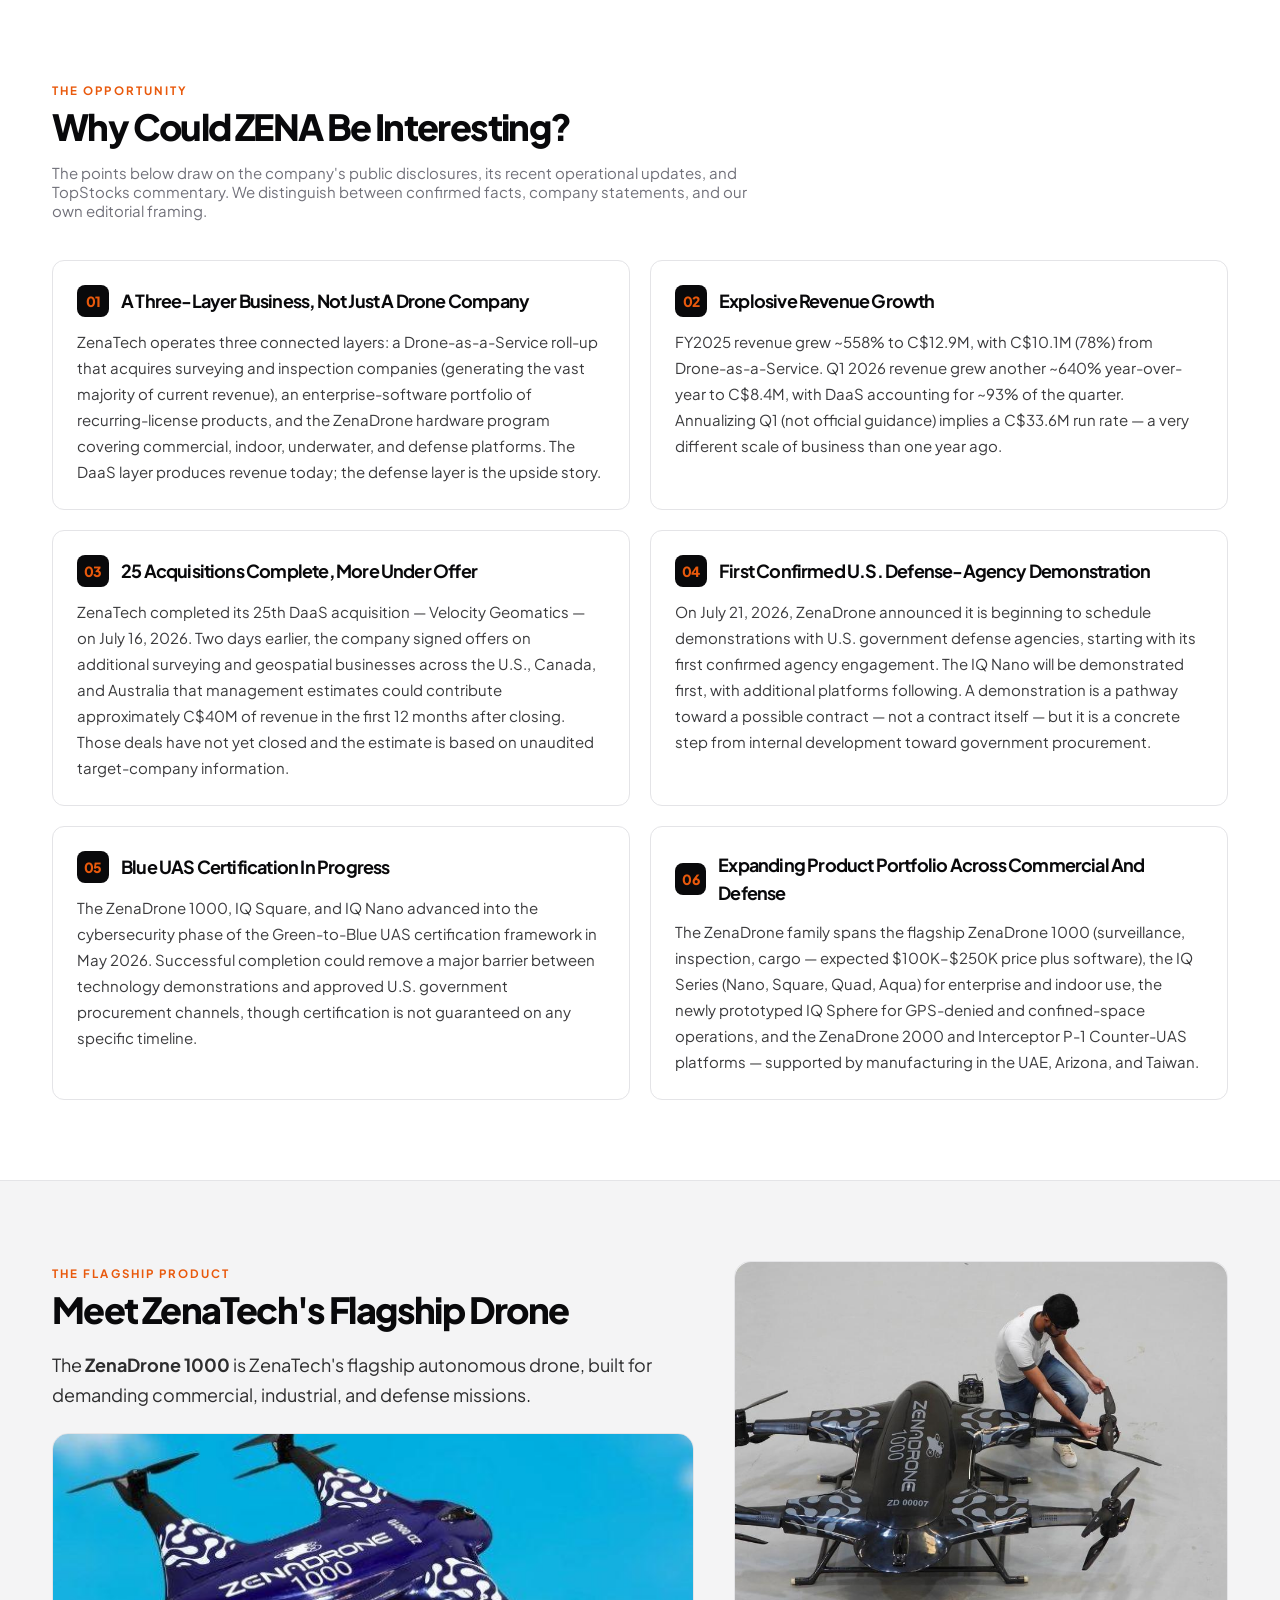
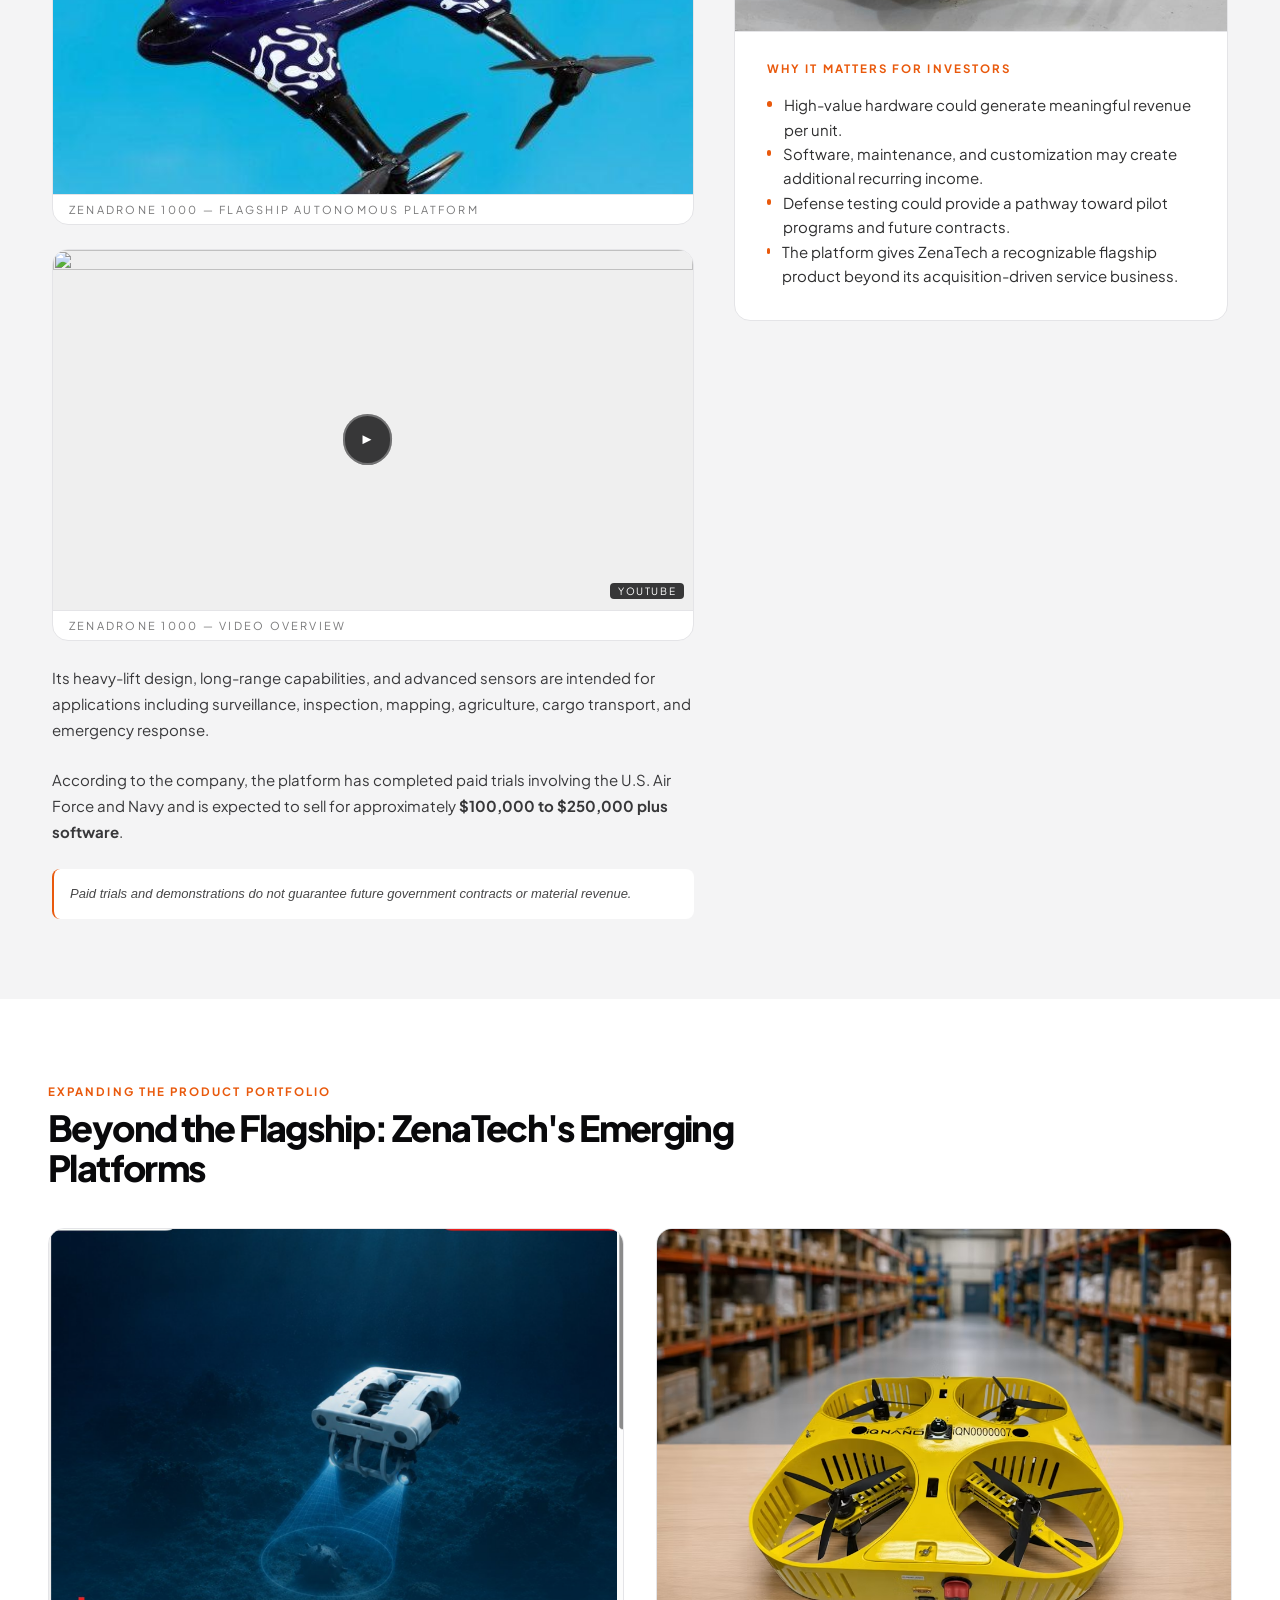
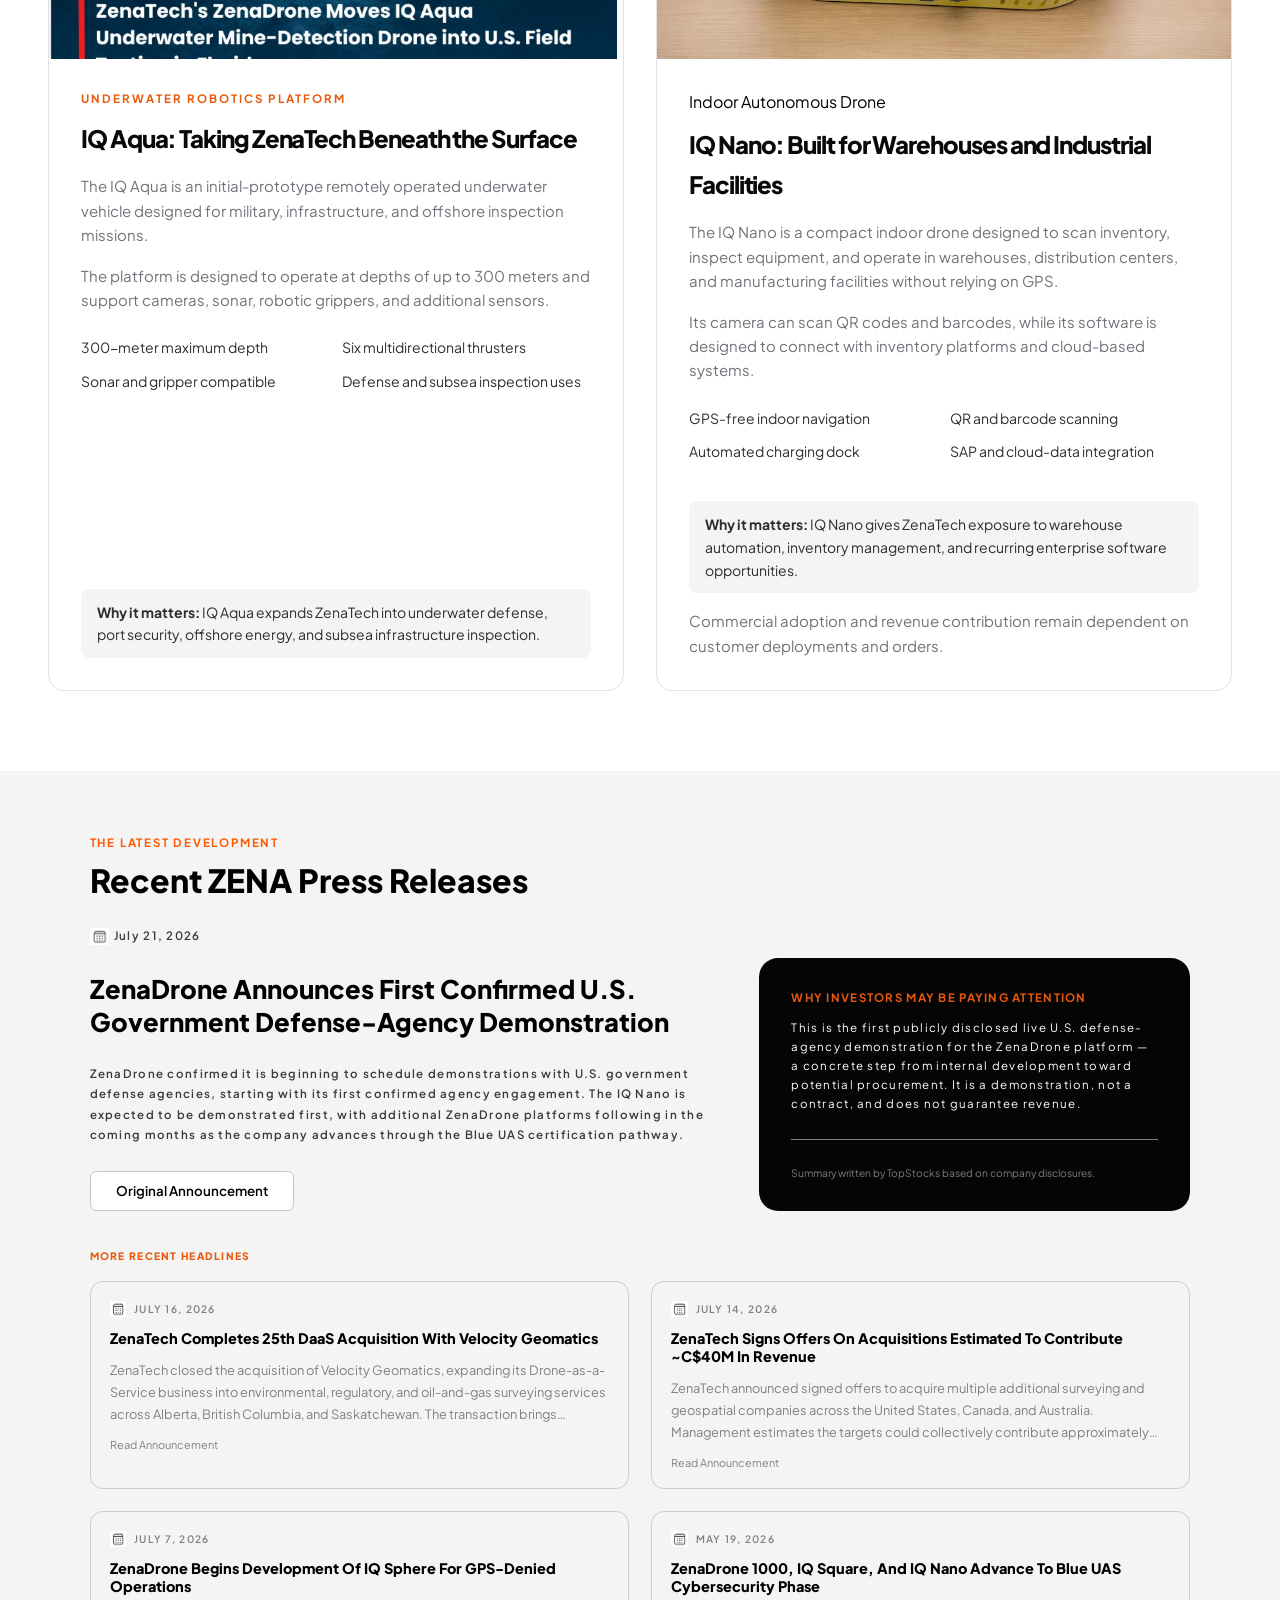
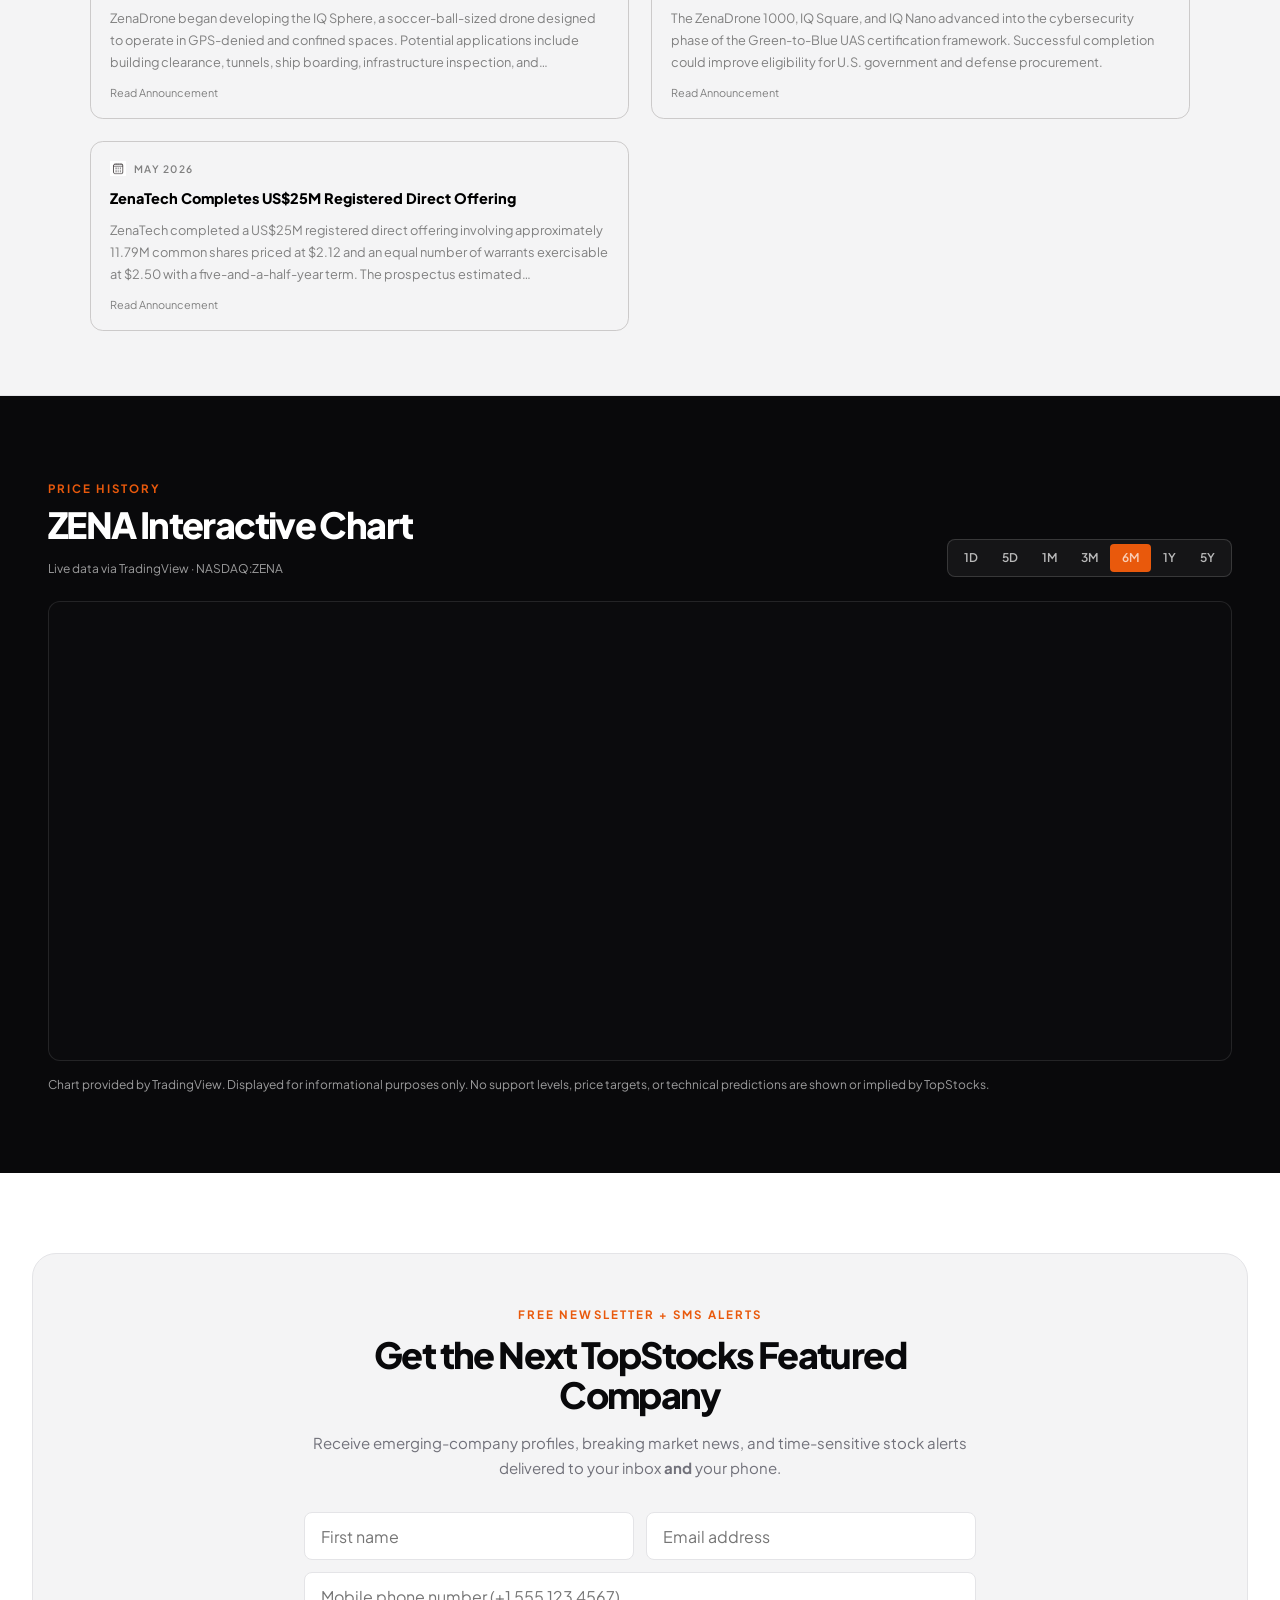
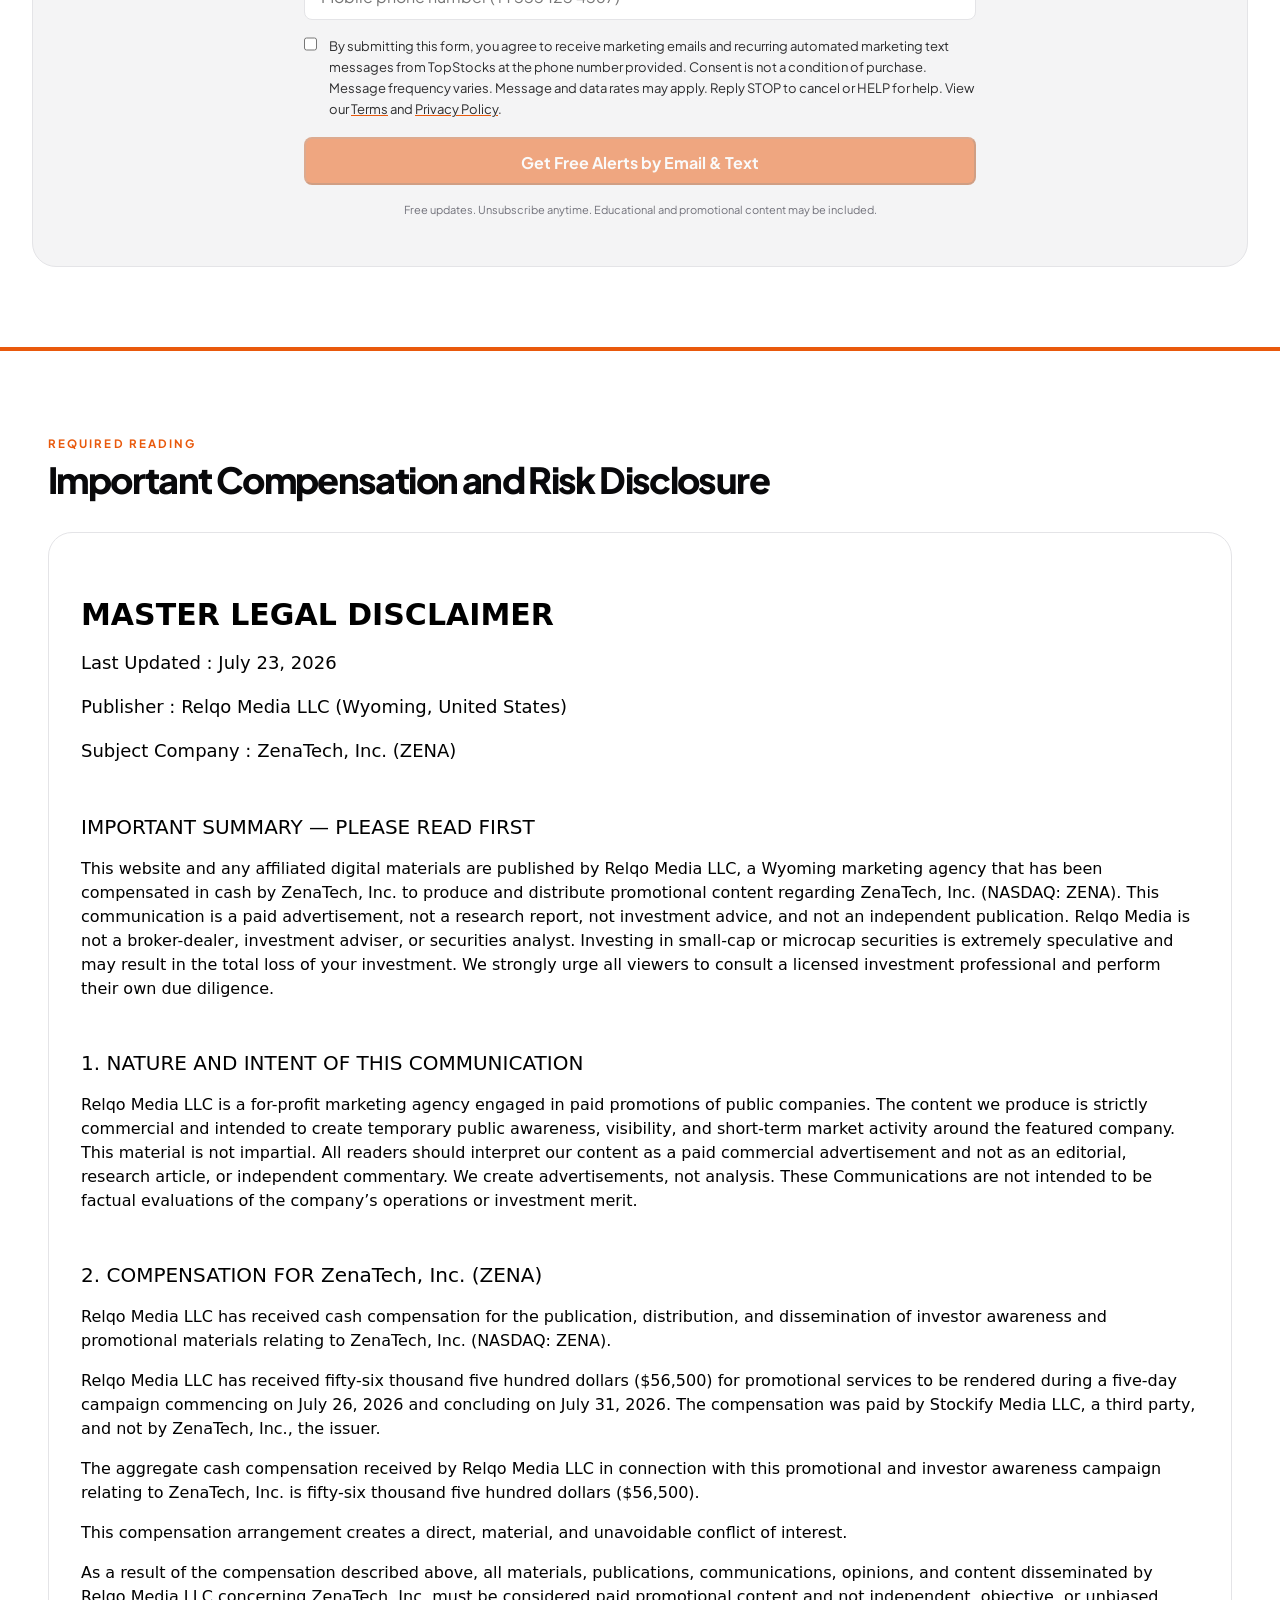
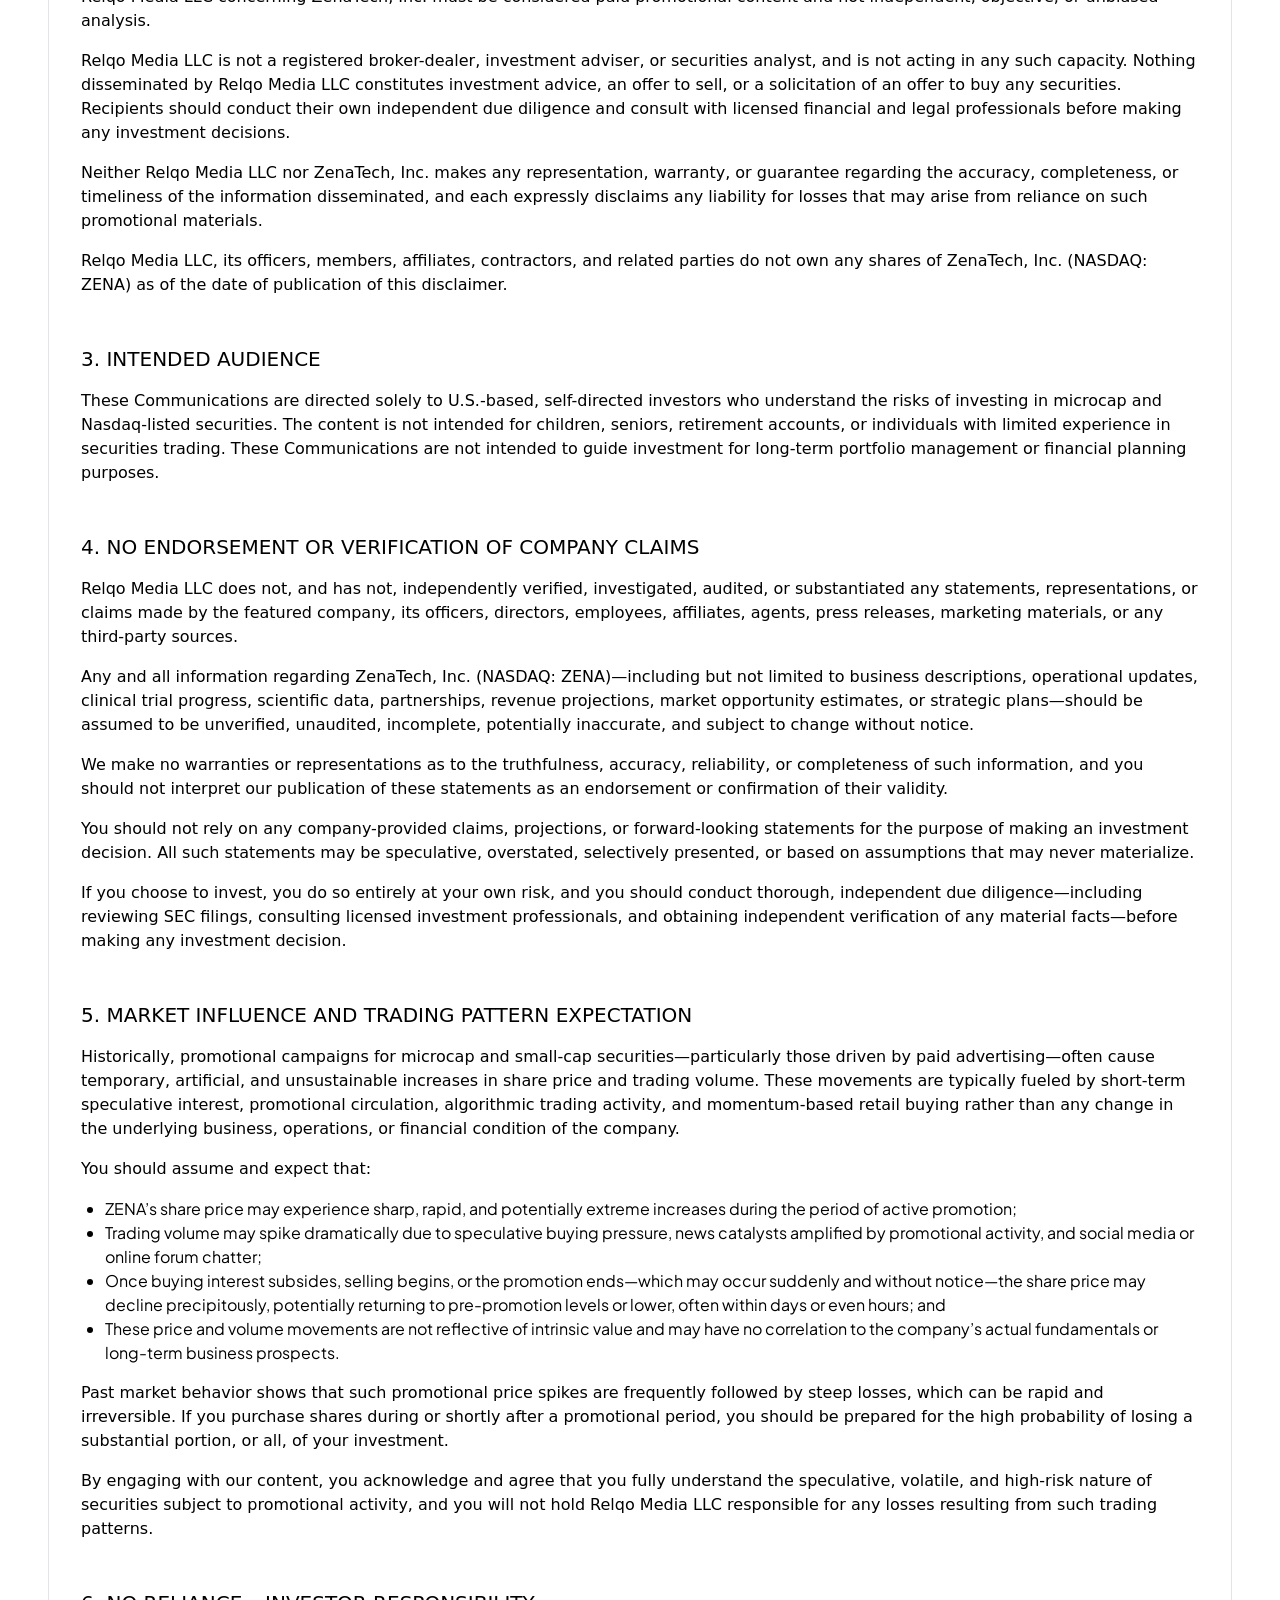
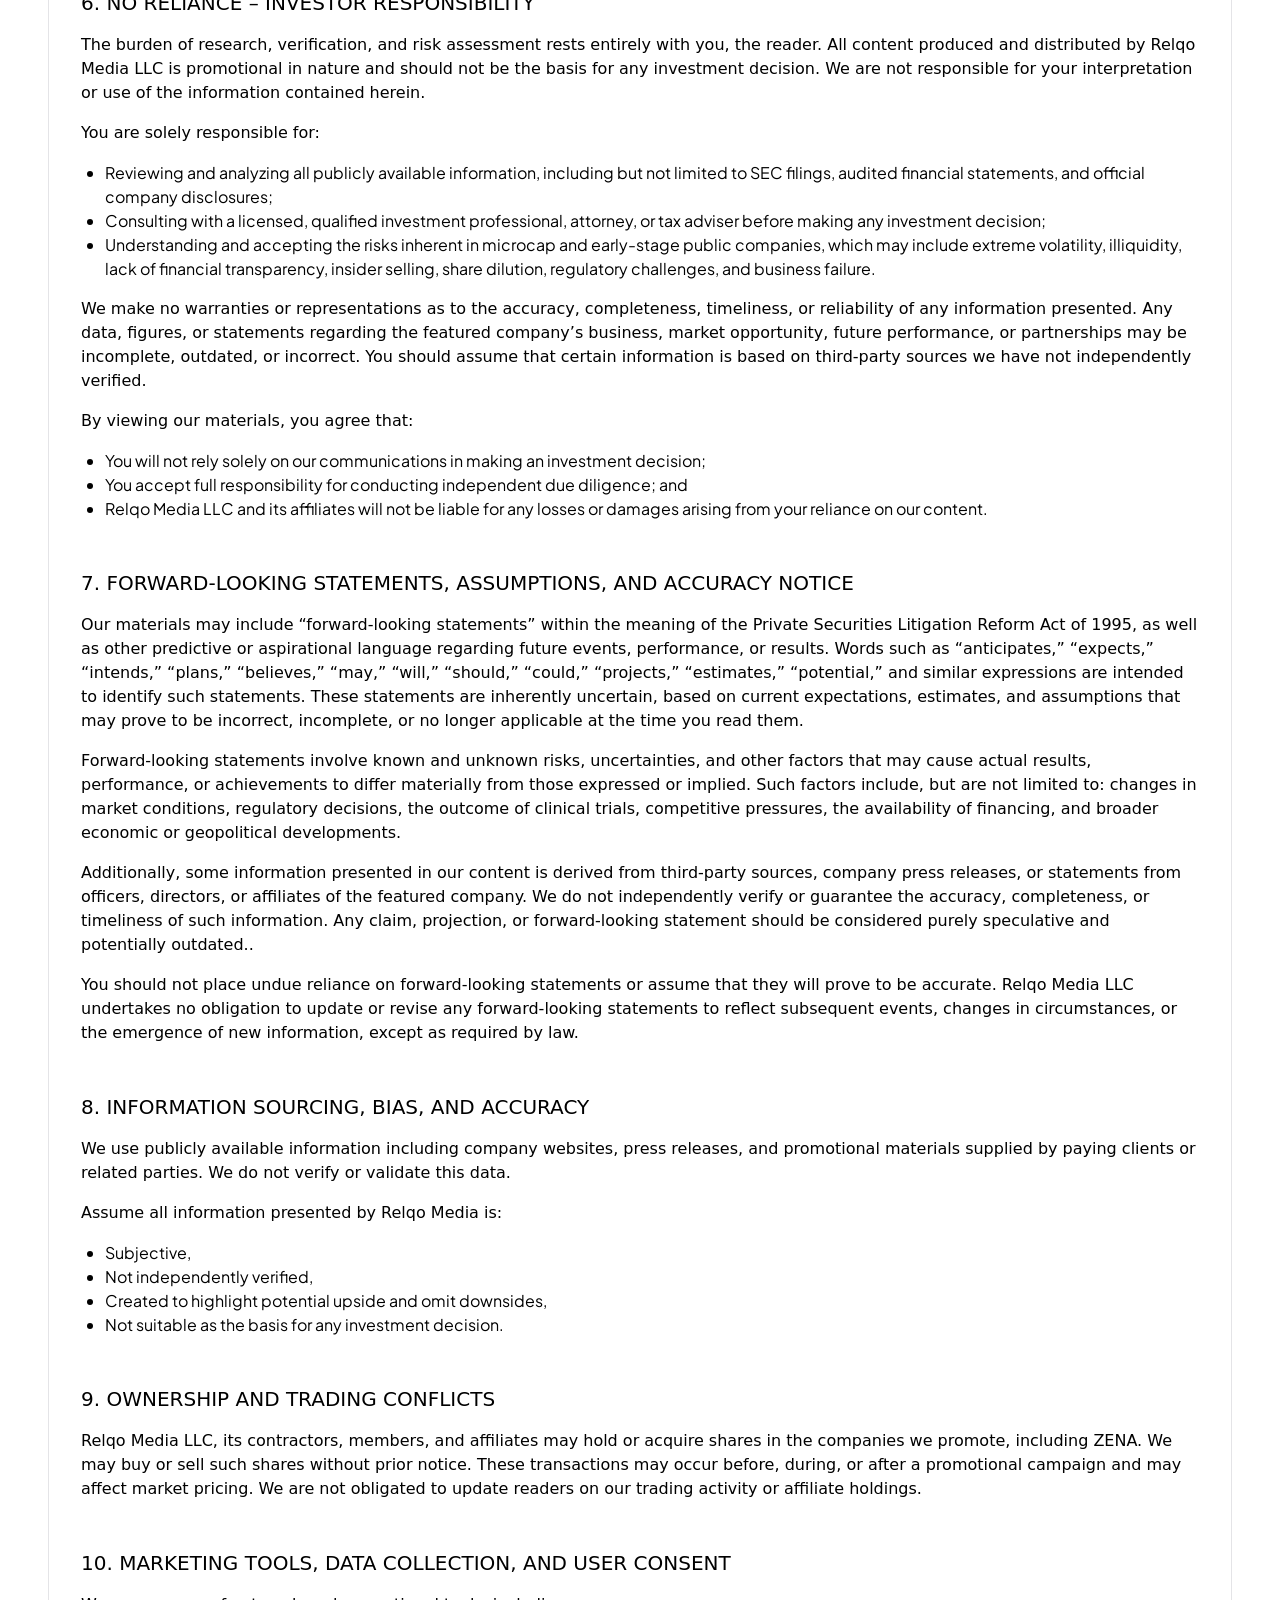
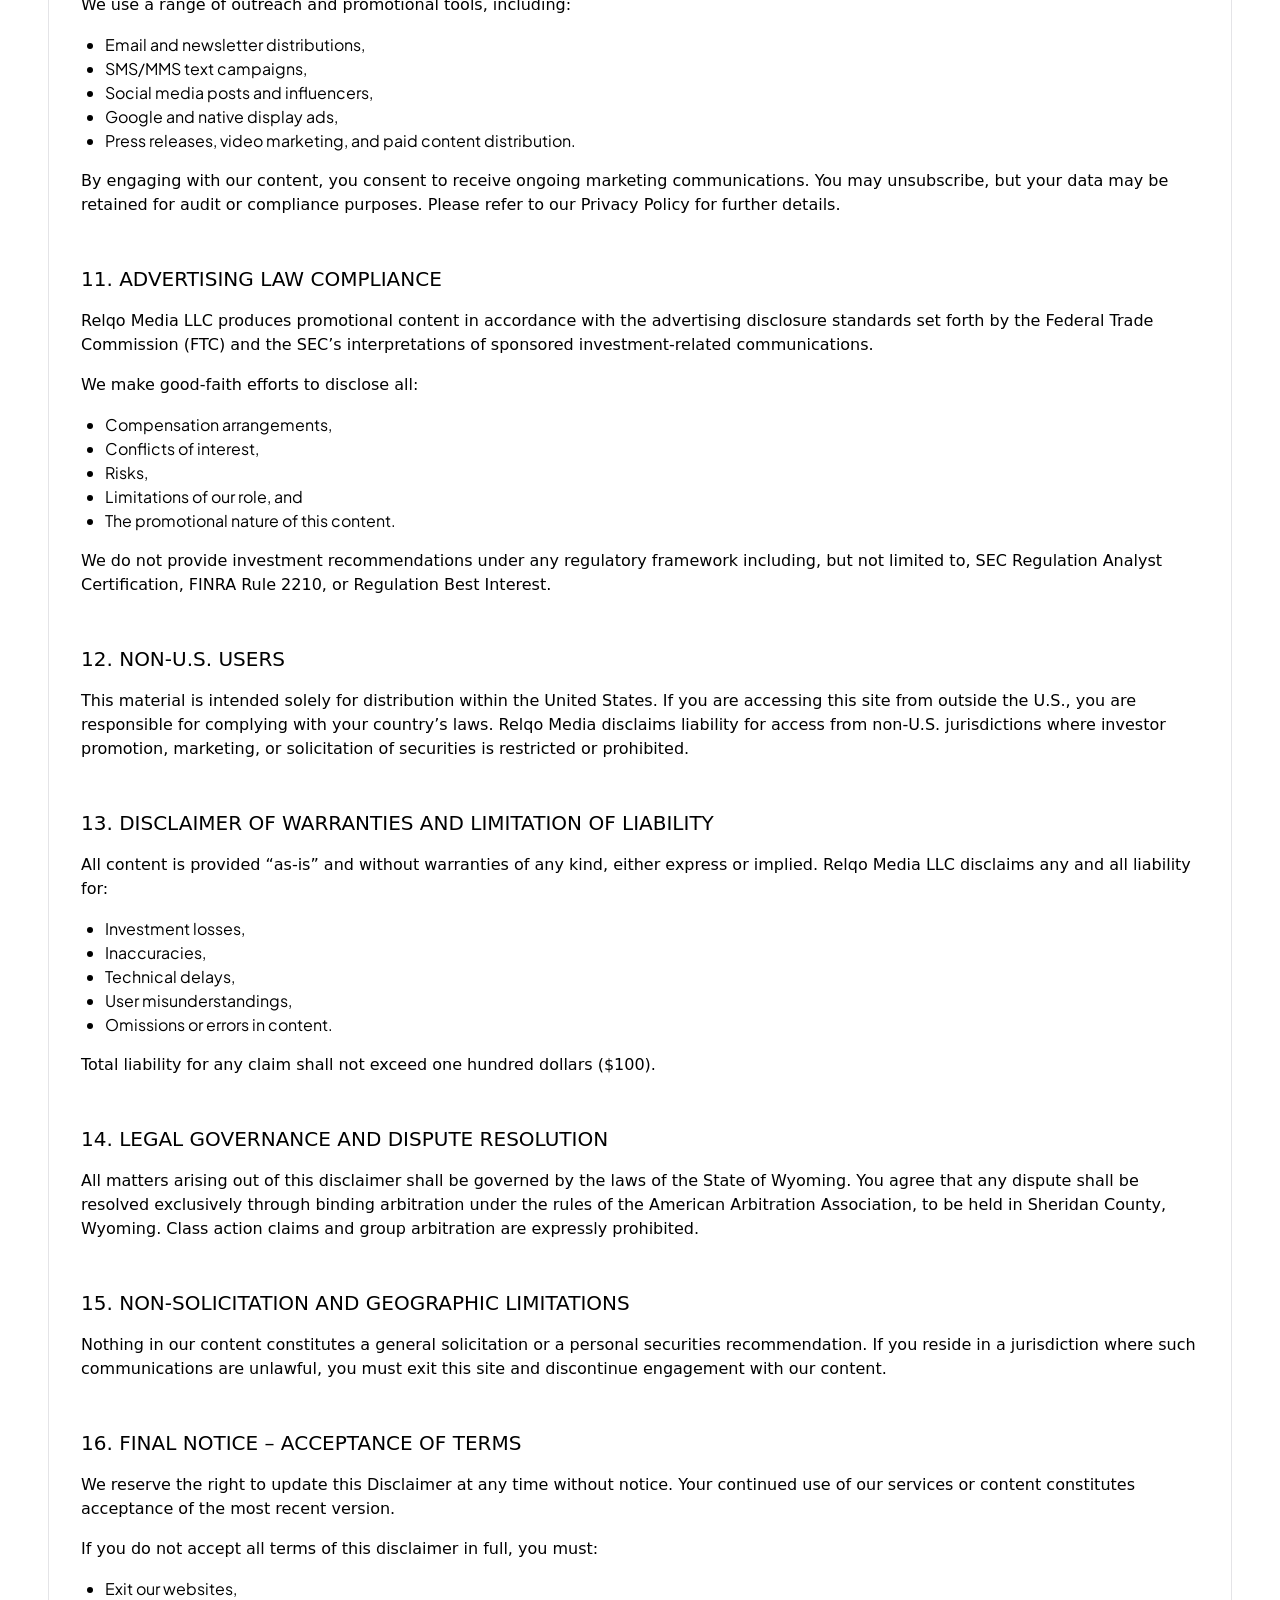
==== commit e8385b43: "responsive mobile view and tab view" ====
--- a/index.html
+++ b/index.html
@@ -25,10 +25,10 @@
         <p>STORIES WORTH WATCHING</p>
       </div>
       <div class="nav-options">
-        <p>Featured Stock</p>
-        <p>The Opportunity</p>
-        <p>Latest News</p>
-        <p>Catalysts</p>
+        <a href="#featured">Featured Stock</a>
+        <a href="#opportunity">The Opportunity</a>
+        <a href="#development">Latest News</a>
+        <a href="#catalyst">Catalysts</a>
       </div>
     </div>
     <!-- Feature Section  -->
@@ -531,45 +531,45 @@
 
     <!-- /////////////////////////LATEST DEVELOPMENT///////////////////////// -->
 
-      <div class="development">
-        <div class="dev-top">
-          <div class="dev-top-left">
-            <div class="top-left-head">
-              <p>THE LATEST DEVELOPMENT</p>
-              <h1>Recent ZENA Press Releases</h1>
-            </div>
-            <div class="top-left-bottom">
-              <div class="bottom-date">
-                <img src="./images/calender.png" />
-                <p>July 21, 2026</p>
-              </div>
-              <h1>ZenaDrone Announces First Confirmed U.S. Government Defense-Agency Demonstration</h1>
-              <p>ZenaDrone confirmed it is beginning to schedule demonstrations with U.S. government defense agencies,
-                starting
-                with its first confirmed agency engagement. The IQ Nano is expected to be demonstrated first, with
-                additional
-                ZenaDrone platforms following in the coming months as the company advances through the Blue UAS
-                certification
-                pathway.</p>
-              <button class="announcement">Original Announcement</button>
-            </div>
-          </div>
-          <div class="top-right">
-            <div class="right-head">
-              <h1>Why Investors May Be Paying Attention</h1>
-              <p>This is the first publicly disclosed live U.S. defense-agency demonstration for the ZenaDrone platform
-                — a
-                concrete step from internal development toward potential procurement. It is a demonstration, not a
-                contract, and
-                does not guarantee revenue.</p>
-            </div>
-            <p class="summary">Summary written by TopStocks based on company disclosures.</p>
-          </div>
-        </div>
-              <!-- //////////////////////MORE RECENT HEADLINES////////////////// -->
+    <div class="development" id="development">
+      <div class="dev-top">
+        <div class="dev-top-left">
+          <div class="top-left-head">
+            <p>THE LATEST DEVELOPMENT</p>
+            <h1>Recent ZENA Press Releases</h1>
+          </div>
+          <div class="top-left-bottom">
+            <div class="bottom-date">
+              <img src="./images/calender.png" />
+              <p>July 21, 2026</p>
+            </div>
+            <h1>ZenaDrone Announces First Confirmed U.S. Government Defense-Agency Demonstration</h1>
+            <p>ZenaDrone confirmed it is beginning to schedule demonstrations with U.S. government defense agencies,
+              starting
+              with its first confirmed agency engagement. The IQ Nano is expected to be demonstrated first, with
+              additional
+              ZenaDrone platforms following in the coming months as the company advances through the Blue UAS
+              certification
+              pathway.</p>
+            <button class="announcement">Original Announcement</button>
+          </div>
+        </div>
+        <div class="top-right">
+          <div class="right-head">
+            <h1>Why Investors May Be Paying Attention</h1>
+            <p>This is the first publicly disclosed live U.S. defense-agency demonstration for the ZenaDrone platform
+              — a
+              concrete step from internal development toward potential procurement. It is a demonstration, not a
+              contract, and
+              does not guarantee revenue.</p>
+          </div>
+          <p class="summary">Summary written by TopStocks based on company disclosures.</p>
+        </div>
+      </div>
+      <!-- //////////////////////MORE RECENT HEADLINES////////////////// -->
 
       <div class="headlines">
-        <p>More Recent Headlines</p>
+        <p class="info">More Recent Headlines</p>
         <div class="boxes">
           <a href="" class="box">
             <div>
@@ -631,7 +631,7 @@
           </a>
         </div>
       </div>
-      </div>
+    </div>
 
 
     <!-- Chart Section -->
@@ -700,7 +700,7 @@
       </div>
     </section>
     <!-- Disclosure Section -->
-    <!-- <section class="disclosure-sec" id="disclosure">
+    <section class="disclosure-sec" id="disclosure">
       <div class="container">
         <span>Required Reading</span>
         <h2>Important Compensation and Risk
@@ -978,11 +978,12 @@
             Policy</a><a href="/terms" rel="noopener noreferrer">Terms
             of Use</a></div>
       </div>
-    </section> -->
+    </section>
+
   </main>
 
   <!-- ////////////////////////CATALYSTS/////////////////// -->
-  <div class="catalyst">
+  <div class="catalyst" id="catalyst">
     <div class="catalyst-header">
       <p class="looking">LOOKING AHEAD</p>
       <h1 class="main-heading">Potential Catalysts Ahead</h1>
@@ -1003,12 +1004,13 @@
               following management's pre-announcement of record closings,
               ~120% YoY transaction growth, and expected at-or-near
               profitability for the quarter.</p>
-            <p><span style="font-weight: 700;">Why it could matter:</span> print that confirms the pre-
+            <p class="highlight1"><span style="font-weight: 700;">Why it could matter:</span> print that confirms the
+              pre-
               announced metrics — record volume plus a materially
               narrower loss or breakeven — would validate the operating
               model and could re-rate the small-cap against peers.
             </p>
-            <p><span style="font-weight: 700;">What could delay or prevent it:</span> Public-company
+            <p class="highlight2"><span style="font-weight: 700;">What could delay or prevent it:</span> Public-company
               transition
               costs, integration expenses, or higher-than-expected non-
               cash charges could result in a wider loss than the pre-
@@ -1039,12 +1041,14 @@
               locations through the NextBoat AI platform, plus onboarding
               of Newcoast financing and insurance across transactions
               originating on the platform.</p>
-            <p><span style="font-weight: 700;">Why it could matter:</span> Every financed and insured vessel
+            <p class="highlight1"><span style="font-weight: 700;">Why it could matter:</span> Every financed and insured
+              vessel
               creates potentially recurring insurance-renewal and
               financing income, and successful execution here is
               management's stated template for signing additional
               enterprise dealer groups.</p>
-            <p><span style="font-weight: 700;">What could delay or prevent it:</span>Enterprise rollouts
+            <p class="highlight2"><span style="font-weight: 700;">What could delay or prevent it:</span>Enterprise
+              rollouts
               frequently ramp slower than press-release timelines
               suggest; MarineMax retains discretion over how much
               inventory flows through the platform, and F&I attach
@@ -1065,11 +1069,13 @@
               partnership across the Great Lakes region and expansion of
               Autograph Yacht Group following its landmark $45M superyacht
               transaction.</p>
-            <p><span style="font-weight: 700;">Why it could matter:</span>Geographic diversification and a
+            <p class="highlight1"><span style="font-weight: 700;">Why it could matter:</span>Geographic diversification
+              and a
               higher-ticket luxury mix could smooth seasonality and
               expand gross profit per transaction, strengthening the
               case for institutional coverage.</p>
-            <p><span style="font-weight: 700;">What could delay or prevent it:</span>Luxury and regional
+            <p class="highlight2"><span style="font-weight: 700;">What could delay or prevent it:</span>Luxury and
+              regional
               expansion depend on broker recruitment, inventory
               sourcing, and marketing investment — any of which can
               underperform in a softer macro environment.</p>
@@ -1140,7 +1146,7 @@
   <!-- /////////////////FINANCIAL SNAPSHOT////////////////// -->
   <div class="nmb">
     <div class="nmb-head">
-      <p class="head-heading">BY THE nmbBERS</p>
+      <p class="head-heading">BY THE NUMBERS</p>
       <h1 class="head-title">FINANCIAL SNAPSHOTS</h1>
     </div>
     <div class="nmb-boxes">
@@ -1230,382 +1236,385 @@
     </p>
   </div>
   <!-- /////////////////////////////////REQUIRED READING///////////////////// -->
-  <div class="req">
+  <!-- <div class="req">
     <div class="req-head">
       <p>Required Reading</p>
       <h1>Important Compensation and Risk Disclosure</h1>
-    </div>
-
-    <!-- //////////////////////////BOX/////////////// -->
-    <div class="req-box">
-      <div class="req-box-head">
-        <h1>MASTER LEGAL DISCLAIMER</h1>
-        <p>Last Updated: July 23, 2026</p>
-        <p>Publisher: Relqo Media LLC (Wyoming, United States)</p>
-        <p>Subject Company: ZenaTech, Inc. (ZENA)</p>
-      </div>
-
-      <div>
-        <h2>IMPORTANT SUMMARY — PLEASE READ FIRST</h2>
-        <p>This website and any affiliated digital materials are published by Relqo Media LLC, a Wyoming
-          marketing agency that has been compensated in cash by ZenaTech, Inc. to produce and distribute
-          promotional content regarding ZenaTech, Inc. (NASDAQ: ZENA). This communication is a paid
-          advertisement, not a research report, not investment advice, and not an independent publication.
-          Relqo Media is not a broker-dealer, investment adviser, or securities analyst. Investing in
-          small-cap or microcap securities is extremely speculative and may result in the total loss of your
-          investment. We strongly urge all viewers to consult a licensed investment professional and perform
-          their own due diligence.</p>
-      </div>
-      <!-- /////////////////1////////// -->
-
-      <div>
-        <h2>1. NATURE AND INTENT OF THIS COMMUNICATION</h2>
-        <p>Relqo Media LLC is a for-profit marketing agency engaged in paid promotions of public companies. The
-          content we produce is strictly commercial and intended to create temporary public awareness,
-          visibility, and short-term market activity around the featured company. This material is not
-          impartial. All readers should interpret our content as a paid commercial advertisement and not as an
-          editorial, research article, or independent commentary. We create advertisements, not analysis.
-          These Communications are not intended to be factual evaluations of the company’s operations or
-          investment merit.
-        </p>
-      </div>
-      <!-- /////////////////2////////// -->
-
-      <div>
-        <h2>2. COMPENSATION FOR ZenaTech, Inc. (ZENA)</h2>
-        <p>Relqo Media LLC has received cash compensation for the publication, distribution, and dissemination
-          of investor awareness and promotional materials relating to ZenaTech, Inc. (NASDAQ: ZENA).
-        </p>
-        <p>Relqo Media LLC has received fifty-six thousand five hundred dollars ($56,500) for promotional
-          services to be rendered during a five-day campaign commencing on July 26, 2026 and concluding on
-          July 31, 2026. The compensation was paid by Stockify Media LLC, a third party, and not by ZenaTech,
-          Inc., the issuer.
-
-        </p>
-        <p>The aggregate cash compensation received by Relqo Media LLC in connection with this promotional and
-          investor awareness campaign relating to ZenaTech, Inc. is fifty-six thousand five hundred dollars
-          ($56,500).
-
-        </p>
-        <p>This compensation arrangement creates a direct, material, and unavoidable conflict of interest.
-
-        </p>
-        <p>As a result of the compensation described above, all materials, publications, communications,
-          opinions, and content disseminated by Relqo Media LLC concerning ZenaTech, Inc. must be considered
-          paid promotional content and not independent, objective, or unbiased analysis.
-
-        </p>
-        <p>Relqo Media LLC is not a registered broker-dealer, investment adviser, or securities analyst, and is
-          not acting in any such capacity. Nothing disseminated by Relqo Media LLC constitutes investment
-          advice, an offer to sell, or a solicitation of an offer to buy any securities. Recipients should
-          conduct their own independent due diligence and consult with licensed financial and legal
-          professionals before making any investment decisions.
-
-        </p>
-        <p>Neither Relqo Media LLC nor ZenaTech, Inc. makes any representation, warranty, or guarantee regarding
-          the accuracy, completeness, or timeliness of the information disseminated, and each expressly
-          disclaims any liability for losses that may arise from reliance on such promotional materials.
-
-        </p>
-        <p>Relqo Media LLC, its officers, members, affiliates, contractors, and related parties do not own any
-          shares of ZenaTech, Inc. (NASDAQ: ZENA) as of the date of publication of this disclaimer.
-
-        </p>
-      </div>
-      <!-- /////////////////3////////// -->
-
-      <div>
-        <h2>3. INTENDED AUDIENCE</h2>
-        <p>These Communications are directed solely to U.S.-based, self-directed investors who understand the
-          risks of investing in microcap and Nasdaq-listed securities. The content is not intended for
-          children, seniors, retirement accounts, or individuals with limited experience in securities
-          trading. These Communications are not intended to guide investment for long-term portfolio
-          management or financial planning purposes.</p>
-      </div>
-      <!-- /////////////////4////////// -->
-
-      <div>
-        <p>4. NO ENDORSEMENT OR VERIFICATION OF COMPANY CLAIMS</p>
-        <p>Relqo Media LLC does not, and has not, independently verified, investigated, audited, or
-          substantiated any statements, representations, or claims made by the featured company, its officers,
-          directors, employees, affiliates, agents, press releases, marketing materials, or any third-party
-          sources.
-
-        </p>
-        <p>Any and all information regarding ZenaTech, Inc. (NASDAQ: ZENA)—including but not limited to business
-          descriptions, operational updates, clinical trial progress, scientific data, partnerships, revenue
-          projections, market opportunity estimates, or strategic plans—should be assumed to be unverified,
-          unaudited, incomplete, potentially inaccurate, and subject to change without notice.
-
-        </p>
-        <p>We make no warranties or representations as to the truthfulness, accuracy, reliability, or
-          completeness of such information, and you should not interpret our publication of these statements
-          as an endorsement or confirmation of their validity.
-
-        </p>
-        <p>You should not rely on any company-provided claims, projections, or forward-looking statements for
-          the purpose of making an investment decision. All such statements may be speculative, overstated,
-          selectively presented, or based on assumptions that may never materialize.
-
-        </p>
-        <p>If you choose to invest, you do so entirely at your own risk, and you should conduct thorough,
-          independent due diligence—including reviewing SEC filings, consulting licensed investment
-          professionals, and obtaining independent verification of any material facts—before making any
-          investment decision.
-
-        </p>
-      </div>
-      <!-- /////////////////5////////// -->
-
-      <div>
-        <h2>5. MARKET INFLUENCE AND TRADING PATTERN EXPECTATION</h2>
-        <p>Historically, promotional campaigns for microcap and small-cap securities—particularly those driven
-          by paid advertising—often cause temporary, artificial, and unsustainable increases in share price
-          and trading volume. These movements are typically fueled by short-term speculative interest,
-          promotional circulation, algorithmic trading activity, and momentum-based retail buying rather than
-          any change in the underlying business, operations, or financial condition of the company.</p>
-        <p>You should assume and expect that:</p>
-        <ul>
-          <li>ZENAs share price may experience sharp, rapid, and potentially extreme increases during the
-            period of active promotion;
-          </li>
-          <li>Trading volume may spike dramatically due to speculative buying pressure, news catalysts
-            amplified by promotional activity, and social media or online forum chatter;
-          </li>
-          <li>Once buying interest subsides, selling begins, or the promotion ends—which may occur
-            suddenly and without notice—the share price may decline precipitously, potentially returning
-            to pre-promotion levels or lower, often within days or even hours; and
-          </li>
-          <li>These price and volume movements are not reflective of intrinsic value and may have no
-            correlation to the company's actual fundamentals or long-term business prospects.
-          </li>
-        </ul>
-        <p>Past market behavior shows that such promotional price spikes are frequently followed by steep
-          losses, which can be rapid and irreversible. If you purchase shares during or shortly after a
-          promotional period, you should be prepared for the high probability of losing a substantial
-          portion, or all, of your investment.</p>
-        <p>By engaging with our content, you acknowledge and agree that you fully understand the
-          speculative, volatile, and high-risk nature of securities subject to promotional activity, and
-          you will not hold Relqo Media LLC responsible for any losses resulting from such trading
-          patterns.
-
-        </p>
-      </div>
-      <!-- /////////////////6////////// -->
-
-      <div>
-        <h2>6. NO RELIANCE - INVESTOR RESPONSIBILITY</h2>
-        <p>The burden of research, verification, and risk assessment rests entirely with you, the reader. All
-          content produced and distributed by Relqo Media LLC is promotional in nature and should not be the
-          basis for any investment decision. We are not responsible for your interpretation or use of the
-          information contained herein.
-        </p>
-        <p>You are solely responsible for:</p>
-        <ul>
-          <li>Reviewing and analyzing all publicly available information, including but not limited to SEC
-            filings, audited financial statements, and official company disclosures;
-          </li>
-          <li>Consulting with a licensed, qualified investment professional, attorney, or tax adviser
-            before making any investment decision;
-          </li>
-          <li>Understanding and accepting the risks inherent in microcap and early-stage public companies,
-            which may include extreme volatility, illiquidity, lack of financial transparency, insider
-            selling, share dilution, regulatory challenges, and business failure.
-          </li>
-        </ul>
-
-        <p>We make no warranties or representations as to the accuracy, completeness, timeliness, or reliability
-          of any information presented. Any data, figures, or statements regarding the featured company’s
-          business, market opportunity, future performance, or partnerships may be incomplete, outdated, or
-          incorrect. You should assume that certain information is based on third-party sources we have not
-          independently verified.</p>
-
-        <p>By viewing our materials, you agree that:</p>
-        <ul>
-          <li>You will not rely solely on our communications in making an investment decision;</li>
-          <li>You accept full responsibility for conducting independent due diligence; and
-          </li>
-          <li>Relqo Media LLC and its affiliates will not be liable for any losses or damages arising from
-            your reliance on our content.
-          </li>
-        </ul>
-
-      </div>
-      <!-- ////////////////7////////// -->
-      <div>
-        <h2>7. FORWARD-LOOKING STATEMENTS, ASSUMPTIONS, AND ACCURACY NOTICE</h2>
-        <p>Our materials may include “forward-looking statements” within the meaning of the Private Securities
-          Litigation Reform Act of 1995, as well as other predictive or aspirational language regarding future
-          events, performance, or results. Words such as “anticipates,” “expects,” “intends,” “plans,”
-          “believes,” “may,” “will,” “should,” “could,” “projects,” “estimates,” “potential,” and similar
-          expressions are intended to identify such statements. These statements are inherently uncertain,
-          based on current expectations, estimates, and assumptions that may prove to be incorrect,
-          incomplete, or no longer applicable at the time you read them.</p>
-        <p>Forward-looking statements involve known and unknown risks, uncertainties, and other factors that may
-          cause actual results, performance, or achievements to differ materially from those expressed or
-          implied. Such factors include, but are not limited to: changes in market conditions, regulatory
-          decisions, the outcome of clinical trials, competitive pressures, the availability of financing, and
-          broader economic or geopolitical developments.
-
-        </p>
-        <p>Additionally, some information presented in our content is derived from third-party sources, company
-          press releases, or statements from officers, directors, or affiliates of the featured company. We do
-          not independently verify or guarantee the accuracy, completeness, or timeliness of such information.
-          Any claim, projection, or forward-looking statement should be considered purely speculative and
-          potentially outdated..
-
-        </p>
-        <p>You should not place undue reliance on forward-looking statements or assume that they will prove to
-          be accurate. Relqo Media LLC undertakes no obligation to update or revise any forward-looking
-          statements to reflect subsequent events, changes in circumstances, or the emergence of new
-          information, except as required by law.
-
-        </p>
-      </div>
-      <!-- /////////////////8////////// -->
-      <div>
-        <h2>8. INFORMATION SOURCING, BIAS, AND ACCURACY</h2>
-        <p>We use publicly available information including company websites, press releases, and promotional
-          materials supplied by paying clients or related parties. We do not verify or validate this data.</p>
-
-        <p>Assume all information presented by Relqo Media is:</p>
-        <ul>
-          <li>Subjective,</li>
-          <li>Not independently verified,</li>
-          <li>Created to highlight potential upside and omit downsides,</li>
-          <li>Not suitable as the basis for any investment decision.</li>
-        </ul>
-
-      </div>
-      <!-- //////////////////9/////////////////////////// -->
-      <div>
-        <h2>9. OWNERSHIP AND TRADING CONFLICTS</h2>
-        <p>Relqo Media LLC, its contractors, members, and affiliates may hold or acquire shares in the companies
-          we promote, including ZENA. We may buy or sell such shares without prior notice. These transactions
-          may occur before, during, or after a promotional campaign and may affect market pricing. We are not
-          obligated to update readers on our trading activity or affiliate holdings.</p>
-      </div>
-      <!-- ///////////////////////////////10/////////////////////////// -->
-
-      <div>
-        <h2>10. MARKETING TOOLS, DATA COLLECTION, AND USER CONSENT</h2>
-        <p>We use a range of outreach and promotional tools, including:</p>
-        <ul>
-          <li>Email and newsletter distributions,</li>
-          <li>SMS/MMS text campaigns,
-          </li>
-          <li>Social media posts and influencers,
-          </li>
-          <li>Google and native display ads,
-          </li>
-          <li>Press releases, video marketing, and paid content distribution.
-          </li>
-        </ul>
-
-        <p>By engaging with our content, you consent to receive ongoing marketing communications. You may
-          unsubscribe, but your data may be retained for audit or compliance purposes. Please refer to our
-          Privacy Policy for further details.
-
-        </p>
-      </div>
-      <!-- /////////////////////////////11//////////////////////////// -->
-      <div>
-        <h2>11. ADVERTISING LAW COMPLIANCE</h2>
-        <p>Relqo Media LLC produces promotional content in accordance with the advertising disclosure standards
-          set forth by the Federal Trade Commission (FTC) and the SEC's interpretations of sponsored
-          investment-related communications.</p>
-
-        <p>We make good-faith efforts to disclose all:</p>
-        <ul>
-          <li>Compensation arrangements,</li>
-          <li>Conflicts of interest,</li>
-          <li>Risks,
-          </li>
-          <li>Limitations of our role, and
-          </li>
-          <li>The promotional nature of this content.
-          </li>
-        </ul>
-        <p>We do not provide investment recommendations under any regulatory framework including, but not
-          limited to, SEC Regulation Analyst Certification, FINRA Rule 2210, or Regulation Best Interest.
-        </p>
-      </div>
-      <!-- /////////////////////////////////12///////////////////////////// -->
-
-      <div>
-        <h2>12. NON-U.S. USERS</h2>
-        <p>This material is intended solely for distribution within the United States. If you are accessing this
-          site from outside the U.S., you are responsible for complying with your country’s laws. Relqo Media
-          disclaims liability for access from non-U.S. jurisdictions where investor promotion, marketing, or
-          solicitation of securities is restricted or prohibited.
-
-        </p>
-      </div>
-      <!-- ////////////////////////////////////13////////////////////////// -->
-
-      <div>
-        <h2>13. DISCLAIMER OF WARRANTIES AND LIMITATION OF LIABILITY
-        </h2>
-        <p>All content is provided “as-is” and without warranties of any kind, either express or implied. Relqo
-          Media LLC disclaims any and all liability for:
-
-        </p>
-        <ul>
-          <li>Investment losses,
-          </li>
-          <li>Inaccuracies,
-          </li>
-          <li>Technical delays,
-          </li>
-          <li>User misunderstandings,
-          </li>
-          <li>Omissions or errors in content.
-          </li>
-        </ul>
-        <p>Total liability for any claim shall not exceed one hundred dollars ($100).
-
-        </p>
-      </div>
-      <!-- //////////////////////////14/////////////////////////// -->
-      <div>
-        <h2>14. LEGAL GOVERNANCE AND DISPUTE RESOLUTION</h2>
-        <p>All matters arising out of this disclaimer shall be governed by the laws of the State of Wyoming. You
-          agree that any dispute shall be resolved exclusively through binding arbitration under the rules of
-          the American Arbitration Association, to be held in Sheridan County, Wyoming. Class action claims
-          and group arbitration are expressly prohibited.
-
-        </p>
-      </div>
-      <!-- //////////////////15//////////////////////////////////// -->
-
-      <div>
-        <h2>15. NON-SOLICITATION AND GEOGRAPHIC LIMITATIONS
-        </h2>
-        <p>Nothing in our content constitutes a general solicitation or a personal securities recommendation. If
-          you reside in a jurisdiction where such communications are unlawful, you must exit this site and
-          discontinue engagement with our content.
-
-        </p>
-      </div>
-      <!-- /////////////////////////16///////////////////////////// -->
-
-      <div>
-        <h2>16. FINAL NOTICE - ACCEPTANCE OF TERMS</h2>
-        <p>We reserve the right to update this Disclaimer at any time without notice. Your continued use of our
-          services or content constitutes acceptance of the most recent version.
-        </p>
-        <p>If you do not accept all terms of this disclaimer in full, you must:
-
-        </p>
-        <ul>
-          <li>Exit our websites,</li>
-          <li>Unsubscribe from our communications,</li>
-          <li>Discontinue viewing all Relqo Media promotional content.</li>
-        </ul>
-      </div>
-      <!-- //////////////////////////////////17//////////////////////////// -->
-
-      <div>
+    </div> -->
+
+  <!-- //////////////////////////BOX/////////////// -->
+   <div>
+
+     <!-- <div class="req-box">
+         <div class="req-box-head">
+           <h1>MASTER LEGAL DISCLAIMER</h1>
+           <p>Last Updated: July 23, 2026</p>
+           <p>Publisher: Relqo Media LLC (Wyoming, United States)</p>
+           <p>Subject Company: ZenaTech, Inc. (ZENA)</p>
+         </div> -->
+   
+     <!-- <div>
+           <h2>IMPORTANT SUMMARY — PLEASE READ FIRST</h2>
+           <p>This website and any affiliated digital materials are published by Relqo Media LLC, a Wyoming
+             marketing agency that has been compensated in cash by ZenaTech, Inc. to produce and distribute
+             promotional content regarding ZenaTech, Inc. (NASDAQ: ZENA). This communication is a paid
+             advertisement, not a research report, not investment advice, and not an independent publication.
+             Relqo Media is not a broker-dealer, investment adviser, or securities analyst. Investing in
+             small-cap or microcap securities is extremely speculative and may result in the total loss of your
+             investment. We strongly urge all viewers to consult a licensed investment professional and perform
+             their own due diligence.</p>
+         </div> -->
+     <!-- /////////////////1////////// -->
+     <!-- 
+         <div>
+           <h2>1. NATURE AND INTENT OF THIS COMMUNICATION</h2>
+           <p>Relqo Media LLC is a for-profit marketing agency engaged in paid promotions of public companies. The
+             content we produce is strictly commercial and intended to create temporary public awareness,
+             visibility, and short-term market activity around the featured company. This material is not
+             impartial. All readers should interpret our content as a paid commercial advertisement and not as an
+             editorial, research article, or independent commentary. We create advertisements, not analysis.
+             These Communications are not intended to be factual evaluations of the company’s operations or
+             investment merit.
+           </p>
+         </div> -->
+     <!-- /////////////////2////////// -->
+   
+     <!-- <div>
+           <h2>2. COMPENSATION FOR ZenaTech, Inc. (ZENA)</h2>
+           <p>Relqo Media LLC has received cash compensation for the publication, distribution, and dissemination
+             of investor awareness and promotional materials relating to ZenaTech, Inc. (NASDAQ: ZENA).
+           </p>
+           <p>Relqo Media LLC has received fifty-six thousand five hundred dollars ($56,500) for promotional
+             services to be rendered during a five-day campaign commencing on July 26, 2026 and concluding on
+             July 31, 2026. The compensation was paid by Stockify Media LLC, a third party, and not by ZenaTech,
+             Inc., the issuer.
+   
+           </p>
+           <p>The aggregate cash compensation received by Relqo Media LLC in connection with this promotional and
+             investor awareness campaign relating to ZenaTech, Inc. is fifty-six thousand five hundred dollars
+             ($56,500).
+   
+           </p>
+           <p>This compensation arrangement creates a direct, material, and unavoidable conflict of interest.
+   
+           </p>
+           <p>As a result of the compensation described above, all materials, publications, communications,
+             opinions, and content disseminated by Relqo Media LLC concerning ZenaTech, Inc. must be considered
+             paid promotional content and not independent, objective, or unbiased analysis.
+   
+           </p>
+           <p>Relqo Media LLC is not a registered broker-dealer, investment adviser, or securities analyst, and is
+             not acting in any such capacity. Nothing disseminated by Relqo Media LLC constitutes investment
+             advice, an offer to sell, or a solicitation of an offer to buy any securities. Recipients should
+             conduct their own independent due diligence and consult with licensed financial and legal
+             professionals before making any investment decisions.
+   
+           </p>
+           <p>Neither Relqo Media LLC nor ZenaTech, Inc. makes any representation, warranty, or guarantee regarding
+             the accuracy, completeness, or timeliness of the information disseminated, and each expressly
+             disclaims any liability for losses that may arise from reliance on such promotional materials.
+   
+           </p>
+           <p>Relqo Media LLC, its officers, members, affiliates, contractors, and related parties do not own any
+             shares of ZenaTech, Inc. (NASDAQ: ZENA) as of the date of publication of this disclaimer.
+   
+           </p>
+         </div> -->
+     <!-- /////////////////3////////// -->
+   
+     <!-- <div>
+           <h2>3. INTENDED AUDIENCE</h2>
+           <p>These Communications are directed solely to U.S.-based, self-directed investors who understand the
+             risks of investing in microcap and Nasdaq-listed securities. The content is not intended for
+             children, seniors, retirement accounts, or individuals with limited experience in securities
+             trading. These Communications are not intended to guide investment for long-term portfolio
+             management or financial planning purposes.</p>
+         </div> -->
+     <!-- /////////////////4////////// -->
+   
+     <!-- <div>
+           <p>4. NO ENDORSEMENT OR VERIFICATION OF COMPANY CLAIMS</p>
+           <p>Relqo Media LLC does not, and has not, independently verified, investigated, audited, or
+             substantiated any statements, representations, or claims made by the featured company, its officers,
+             directors, employees, affiliates, agents, press releases, marketing materials, or any third-party
+             sources.
+   
+           </p>
+           <p>Any and all information regarding ZenaTech, Inc. (NASDAQ: ZENA)—including but not limited to business
+             descriptions, operational updates, clinical trial progress, scientific data, partnerships, revenue
+             projections, market opportunity estimates, or strategic plans—should be assumed to be unverified,
+             unaudited, incomplete, potentially inaccurate, and subject to change without notice.
+   
+           </p>
+           <p>We make no warranties or representations as to the truthfulness, accuracy, reliability, or
+             completeness of such information, and you should not interpret our publication of these statements
+             as an endorsement or confirmation of their validity.
+   
+           </p>
+           <p>You should not rely on any company-provided claims, projections, or forward-looking statements for
+             the purpose of making an investment decision. All such statements may be speculative, overstated,
+             selectively presented, or based on assumptions that may never materialize.
+   
+           </p>
+           <p>If you choose to invest, you do so entirely at your own risk, and you should conduct thorough,
+             independent due diligence—including reviewing SEC filings, consulting licensed investment
+             professionals, and obtaining independent verification of any material facts—before making any
+             investment decision.
+   
+           </p>
+         </div> -->
+     <!-- /////////////////5////////// -->
+   
+     <!-- <div>
+           <h2>5. MARKET INFLUENCE AND TRADING PATTERN EXPECTATION</h2>
+           <p>Historically, promotional campaigns for microcap and small-cap securities—particularly those driven
+             by paid advertising—often cause temporary, artificial, and unsustainable increases in share price
+             and trading volume. These movements are typically fueled by short-term speculative interest,
+             promotional circulation, algorithmic trading activity, and momentum-based retail buying rather than
+             any change in the underlying business, operations, or financial condition of the company.</p>
+           <p>You should assume and expect that:</p>
+           <ul>
+             <li>ZENAs share price may experience sharp, rapid, and potentially extreme increases during the
+               period of active promotion;
+             </li>
+             <li>Trading volume may spike dramatically due to speculative buying pressure, news catalysts
+               amplified by promotional activity, and social media or online forum chatter;
+             </li>
+             <li>Once buying interest subsides, selling begins, or the promotion ends—which may occur
+               suddenly and without notice—the share price may decline precipitously, potentially returning
+               to pre-promotion levels or lower, often within days or even hours; and
+             </li>
+             <li>These price and volume movements are not reflective of intrinsic value and may have no
+               correlation to the company's actual fundamentals or long-term business prospects.
+             </li>
+           </ul>
+           <p>Past market behavior shows that such promotional price spikes are frequently followed by steep
+             losses, which can be rapid and irreversible. If you purchase shares during or shortly after a
+             promotional period, you should be prepared for the high probability of losing a substantial
+             portion, or all, of your investment.</p>
+           <p>By engaging with our content, you acknowledge and agree that you fully understand the
+             speculative, volatile, and high-risk nature of securities subject to promotional activity, and
+             you will not hold Relqo Media LLC responsible for any losses resulting from such trading
+             patterns.
+   
+           </p>
+         </div> -->
+     <!-- /////////////////6////////// -->
+   
+     <!-- <div>
+           <h2>6. NO RELIANCE - INVESTOR RESPONSIBILITY</h2>
+           <p>The burden of research, verification, and risk assessment rests entirely with you, the reader. All
+             content produced and distributed by Relqo Media LLC is promotional in nature and should not be the
+             basis for any investment decision. We are not responsible for your interpretation or use of the
+             information contained herein.
+           </p>
+           <p>You are solely responsible for:</p>
+           <ul>
+             <li>Reviewing and analyzing all publicly available information, including but not limited to SEC
+               filings, audited financial statements, and official company disclosures;
+             </li>
+             <li>Consulting with a licensed, qualified investment professional, attorney, or tax adviser
+               before making any investment decision;
+             </li>
+             <li>Understanding and accepting the risks inherent in microcap and early-stage public companies,
+               which may include extreme volatility, illiquidity, lack of financial transparency, insider
+               selling, share dilution, regulatory challenges, and business failure.
+             </li>
+           </ul>
+   
+           <p>We make no warranties or representations as to the accuracy, completeness, timeliness, or reliability
+             of any information presented. Any data, figures, or statements regarding the featured company’s
+             business, market opportunity, future performance, or partnerships may be incomplete, outdated, or
+             incorrect. You should assume that certain information is based on third-party sources we have not
+             independently verified.</p>
+   
+           <p>By viewing our materials, you agree that:</p>
+           <ul>
+             <li>You will not rely solely on our communications in making an investment decision;</li>
+             <li>You accept full responsibility for conducting independent due diligence; and
+             </li>
+             <li>Relqo Media LLC and its affiliates will not be liable for any losses or damages arising from
+               your reliance on our content.
+             </li>
+           </ul>
+   
+         </div> -->
+     <!-- ////////////////7////////// -->
+     <!-- <div>
+           <h2>7. FORWARD-LOOKING STATEMENTS, ASSUMPTIONS, AND ACCURACY NOTICE</h2>
+           <p>Our materials may include “forward-looking statements” within the meaning of the Private Securities
+             Litigation Reform Act of 1995, as well as other predictive or aspirational language regarding future
+             events, performance, or results. Words such as “anticipates,” “expects,” “intends,” “plans,”
+             “believes,” “may,” “will,” “should,” “could,” “projects,” “estimates,” “potential,” and similar
+             expressions are intended to identify such statements. These statements are inherently uncertain,
+             based on current expectations, estimates, and assumptions that may prove to be incorrect,
+             incomplete, or no longer applicable at the time you read them.</p>
+           <p>Forward-looking statements involve known and unknown risks, uncertainties, and other factors that may
+             cause actual results, performance, or achievements to differ materially from those expressed or
+             implied. Such factors include, but are not limited to: changes in market conditions, regulatory
+             decisions, the outcome of clinical trials, competitive pressures, the availability of financing, and
+             broader economic or geopolitical developments.
+   
+           </p>
+           <p>Additionally, some information presented in our content is derived from third-party sources, company
+             press releases, or statements from officers, directors, or affiliates of the featured company. We do
+             not independently verify or guarantee the accuracy, completeness, or timeliness of such information.
+             Any claim, projection, or forward-looking statement should be considered purely speculative and
+             potentially outdated..
+   
+           </p>
+           <p>You should not place undue reliance on forward-looking statements or assume that they will prove to
+             be accurate. Relqo Media LLC undertakes no obligation to update or revise any forward-looking
+             statements to reflect subsequent events, changes in circumstances, or the emergence of new
+             information, except as required by law.
+   
+           </p>
+         </div> -->
+     <!-- /////////////////8////////// -->
+     <!-- <div>
+           <h2>8. INFORMATION SOURCING, BIAS, AND ACCURACY</h2>
+           <p>We use publicly available information including company websites, press releases, and promotional
+             materials supplied by paying clients or related parties. We do not verify or validate this data.</p>
+   
+           <p>Assume all information presented by Relqo Media is:</p>
+           <ul>
+             <li>Subjective,</li>
+             <li>Not independently verified,</li>
+             <li>Created to highlight potential upside and omit downsides,</li>
+             <li>Not suitable as the basis for any investment decision.</li>
+           </ul>
+   
+         </div> -->
+     <!-- //////////////////9/////////////////////////// -->
+     <!-- <div>
+           <h2>9. OWNERSHIP AND TRADING CONFLICTS</h2>
+           <p>Relqo Media LLC, its contractors, members, and affiliates may hold or acquire shares in the companies
+             we promote, including ZENA. We may buy or sell such shares without prior notice. These transactions
+             may occur before, during, or after a promotional campaign and may affect market pricing. We are not
+             obligated to update readers on our trading activity or affiliate holdings.</p>
+         </div> -->
+     <!-- ///////////////////////////////10/////////////////////////// -->
+   
+     <!-- <div>
+           <h2>10. MARKETING TOOLS, DATA COLLECTION, AND USER CONSENT</h2>
+           <p>We use a range of outreach and promotional tools, including:</p>
+           <ul>
+             <li>Email and newsletter distributions,</li>
+             <li>SMS/MMS text campaigns,
+             </li>
+             <li>Social media posts and influencers,
+             </li>
+             <li>Google and native display ads,
+             </li>
+             <li>Press releases, video marketing, and paid content distribution.
+             </li>
+           </ul>
+   
+           <p>By engaging with our content, you consent to receive ongoing marketing communications. You may
+             unsubscribe, but your data may be retained for audit or compliance purposes. Please refer to our
+             Privacy Policy for further details.
+   
+           </p>
+         </div> -->
+     <!-- /////////////////////////////11//////////////////////////// -->
+     <!-- <div>
+           <h2>11. ADVERTISING LAW COMPLIANCE</h2>
+           <p>Relqo Media LLC produces promotional content in accordance with the advertising disclosure standards
+             set forth by the Federal Trade Commission (FTC) and the SEC's interpretations of sponsored
+             investment-related communications.</p>
+   
+           <p>We make good-faith efforts to disclose all:</p>
+           <ul>
+             <li>Compensation arrangements,</li>
+             <li>Conflicts of interest,</li>
+             <li>Risks,
+             </li>
+             <li>Limitations of our role, and
+             </li>
+             <li>The promotional nature of this content.
+             </li>
+           </ul>
+           <p>We do not provide investment recommendations under any regulatory framework including, but not
+             limited to, SEC Regulation Analyst Certification, FINRA Rule 2210, or Regulation Best Interest.
+           </p>
+         </div> -->
+     <!-- /////////////////////////////////12///////////////////////////// -->
+   
+     <!-- <div>
+           <h2>12. NON-U.S. USERS</h2>
+           <p>This material is intended solely for distribution within the United States. If you are accessing this
+             site from outside the U.S., you are responsible for complying with your country’s laws. Relqo Media
+             disclaims liability for access from non-U.S. jurisdictions where investor promotion, marketing, or
+             solicitation of securities is restricted or prohibited.
+   
+           </p>
+         </div> -->
+     <!-- ////////////////////////////////////13////////////////////////// -->
+   
+     <!-- <div>
+           <h2>13. DISCLAIMER OF WARRANTIES AND LIMITATION OF LIABILITY
+           </h2>
+           <p>All content is provided “as-is” and without warranties of any kind, either express or implied. Relqo
+             Media LLC disclaims any and all liability for:
+   
+           </p>
+           <ul>
+             <li>Investment losses,
+             </li>
+             <li>Inaccuracies,
+             </li>
+             <li>Technical delays,
+             </li>
+             <li>User misunderstandings,
+             </li>
+             <li>Omissions or errors in content.
+             </li>
+           </ul>
+           <p>Total liability for any claim shall not exceed one hundred dollars ($100).
+   
+           </p>
+         </div> -->
+     <!-- //////////////////////////14/////////////////////////// -->
+     <!-- <div>
+           <h2>14. LEGAL GOVERNANCE AND DISPUTE RESOLUTION</h2>
+           <p>All matters arising out of this disclaimer shall be governed by the laws of the State of Wyoming. You
+             agree that any dispute shall be resolved exclusively through binding arbitration under the rules of
+             the American Arbitration Association, to be held in Sheridan County, Wyoming. Class action claims
+             and group arbitration are expressly prohibited.
+   
+           </p>
+         </div> -->
+     <!-- //////////////////15//////////////////////////////////// -->
+     <!-- 
+         <div>
+           <h2>15. NON-SOLICITATION AND GEOGRAPHIC LIMITATIONS
+           </h2>
+           <p>Nothing in our content constitutes a general solicitation or a personal securities recommendation. If
+             you reside in a jurisdiction where such communications are unlawful, you must exit this site and
+             discontinue engagement with our content.
+   
+           </p>
+         </div> -->
+     <!-- /////////////////////////16///////////////////////////// -->
+     <!-- 
+         <div>
+           <h2>16. FINAL NOTICE - ACCEPTANCE OF TERMS</h2>
+           <p>We reserve the right to update this Disclaimer at any time without notice. Your continued use of our
+             services or content constitutes acceptance of the most recent version.
+           </p>
+           <p>If you do not accept all terms of this disclaimer in full, you must:
+   
+           </p>
+           <ul>
+             <li>Exit our websites,</li>
+             <li>Unsubscribe from our communications,</li>
+             <li>Discontinue viewing all Relqo Media promotional content.</li>
+           </ul>
+         </div> -->
+     <!-- //////////////////////////////////17//////////////////////////// -->
+   
+     <!-- <div>
+   </div>
         <h2>17. NO RELIANCE</h2>
         <p>By viewing or engaging with this content, you agree that:</p>
         <ul>
@@ -1621,17 +1630,16 @@
         <p>Affiliate Disclosure: Relqo Media LLC owns and operates <a class="link">TopStocks.com</a> and all
           affiliated digital
           properties.</p>
-      </div>
-
-
-    </div>
-
-    <!-- ////////////////////////PRIVACY POLICY + TERMS OF USE//////////////// -->
-    <div class="policy">
+      </div> -->
+
+  </div>
+
+  <!-- ////////////////////////PRIVACY POLICY + TERMS OF USE//////////////// -->
+  <!-- <div class="policy">
       <a href="">Privacy Policy</a>
       <a href="">Terms of Use</a>
     </div>
-  </div>
+  </div> -->
 
   <!-- //////////////////////////FOOOTER//////////////////////////// -->
   <div class="footer">
--- a/style.css
+++ b/style.css
@@ -4,64 +4,67 @@
   box-sizing: border-box;
   font-family: "Plus Jakarta Sans", sans-serif;
 }
+
 img {
   max-width: 100%;
 }
+
 /* ///////////////////////NAVBAR///////////////// */
 .navbar {
-    display: flex;
-    flex-direction: row;
-    justify-content: space-between;
-    background-color: white;
-    padding: 1.2dvw 7dvw;
+  display: flex;
+  flex-direction: row;
+  justify-content: space-between;
+  background-color: white;
+  padding: 1.2dvw 7dvw;
 
 }
 
 .navbar-logo {
-    display: flex;
-    flex-direction: row;
-    text-align: center;
-    align-items: center;
-    gap: .5dvw;
+  display: flex;
+  flex-direction: row;
+  text-align: center;
+  align-items: center;
+  gap: .5dvw;
 }
 
 .nav-logo-bar {
-    background-color: rgb(214, 213, 213);
-    width: .1dvw;
-    height: 1.5dvw;
+  background-color: rgb(214, 213, 213);
+  width: .1dvw;
+  height: 1.5dvw;
 }
 
 .navbar-logo img {
-    width: 8dvw;
-    height: 2dvw;
+  width: 8dvw;
+  /* height: 2dvw; */
 }
 
 .navbar-logo p {
-    color: grey;
-    font-size: .65dvw;
-    letter-spacing: .13dvw;
-    font-weight: 600;
+  color: grey;
+  font-size: .65dvw;
+  letter-spacing: .13dvw;
+  font-weight: 600;
 }
 
 .nav-options {
-    display: flex;
-    flex-direction: row;
-    gap: 2dvw;
-    font-weight: 700;
-    letter-spacing: .05dvw;
-    align-items: center;
-}
-
-.nav-options p {
-    color: rgb(70, 69, 69);
-    font-size: .9dvw;
-    cursor: pointer;
-    transition: color 0.3s ease, transform 0.3s ease;
-}
-
-.nav-options p:hover {
-    color: black;
-    transform: scale(1.02);
+  display: flex;
+  flex-direction: row;
+  gap: 2dvw;
+  font-weight: 700;
+  letter-spacing: .05dvw;
+  align-items: center;
+}
+
+.nav-options a {
+  text-decoration: none;
+  color: rgb(70, 69, 69);
+  font-size: .9dvw;
+  cursor: pointer;
+  transition: color 0.3s ease, transform 0.3s ease;
+}
+
+.nav-options a:hover {
+  color: black;
+  transform: scale(1.02);
 }
 
 
@@ -78,6 +81,7 @@
 .feature-sec {
   background-color: #09090b;
 }
+
 .feature-sec .container {
   padding: 5rem 1rem;
   color: #ffffffcc;
@@ -86,6 +90,7 @@
   gap: 3rem;
   align-items: center;
 }
+
 .feature-left h4 {
   font-size: 0.72rem;
   font-weight: 700;
@@ -94,6 +99,7 @@
   text-transform: uppercase;
   color: #e9590c;
 }
+
 .feature-left h4:nth-child(2) {
   display: inline-block;
   font-family: "Plus Jakarta Sans", sans-serif;
@@ -107,6 +113,7 @@
   border-radius: 6px;
   color: #e9590c;
 }
+
 .feature-left h1 {
   font-family: "Plus Jakarta Sans", sans-serif;
   letter-spacing: -0.045em;
@@ -116,9 +123,11 @@
   font-weight: 900;
   color: #ffffff;
 }
+
 .feature-left h1 span {
   color: #e9590c;
 }
+
 .feature-left-txt span {
   font-family: "Plus Jakarta Sans", sans-serif;
   letter-spacing: -0.045em;
@@ -128,6 +137,7 @@
   font-weight: 700;
   margin-top: 1.25rem;
 }
+
 .feature-left-txt p {
   font-family: "Plus Jakarta Sans", sans-serif;
   font-size: 1.25rem;
@@ -135,10 +145,12 @@
   color: #ffffffcc;
   margin-top: 1rem;
 }
+
 .feature-left-txt p strong {
   color: #ffffff;
   font-weight: bold;
 }
+
 .feature-left-stat {
   margin-top: 2rem;
   display: grid;
@@ -146,12 +158,14 @@
   gap: 0.75rem;
   max-width: 42rem;
 }
+
 .feature-left-stat div {
   padding: 1rem;
   background-color: #ffffff0d;
   border: 1px solid #e9590c4d;
   border-radius: 8px;
 }
+
 .feature-left-stat div p:first-child {
   font-family: "Plus Jakarta Sans", sans-serif;
   font-size: 1.875rem;
@@ -160,6 +174,7 @@
   color: #ff6a13;
   letter-spacing: -0.045em;
 }
+
 .feature-left-stat div p:nth-child(2) {
   letter-spacing: 0.1em;
   font-size: 11px;
@@ -168,11 +183,13 @@
   margin-top: 0.25rem;
   font-weight: 100;
 }
+
 .feature-left-btn {
   margin-top: 2rem;
   display: flex;
   gap: 0.75rem;
 }
+
 .feature-left-btn a:first-child {
   width: auto;
   color: #ffffff;
@@ -184,6 +201,7 @@
   text-decoration: none;
   font-family: "Plus Jakarta Sans", sans-serif;
 }
+
 .feature-left-btn a:last-child {
   width: auto;
   color: #ffffff;
@@ -196,6 +214,7 @@
   text-decoration: none;
   font-family: "Plus Jakarta Sans", sans-serif;
 }
+
 .feature-left-market {
   margin-top: 2rem;
   color: #ffffffb3;
@@ -210,9 +229,11 @@
   font-size: 0.75rem;
   line-height: 1rem;
 }
+
 .feature-left-market span:first-child {
   color: #ef4444;
 }
+
 .feature-right img {
   width: 100%;
   height: 100%;
@@ -223,6 +244,7 @@
   overflow: hidden;
   box-shadow: 0 25px 50px -12px #e9590c4d;
 }
+
 .feature-right-txt {
   color: #ffffffd9;
   letter-spacing: 0.1rem;
@@ -237,6 +259,7 @@
   top: -2.25rem;
   left: 0.75rem;
 }
+
 /* Responsive */
 @media (max-width: 640px) {
 
@@ -248,11 +271,13 @@
     padding: 0.25rem 0.6rem;
   }
 }
+
 @media (max-width: 448px) {
-  .feature-right-txt{
+  .feature-right-txt {
     font-size: 8px;
   }
 }
+
 /* SERVICE SECTION */
 .service-sec {
   background-color: #f4f4f5;
@@ -260,12 +285,14 @@
   border-bottom: 1px solid #e4e4e7;
   padding: 1.25rem 0rem;
 }
+
 .service-box-parent {
   display: grid;
   grid-template-columns: repeat(6, minmax(0, 1fr));
   row-gap: 1rem;
   column-gap: 1.5rem;
 }
+
 .service-box p:first-child {
   color: #71717a;
   letter-spacing: 0.15rem;
@@ -274,9 +301,11 @@
   font-size: 10px;
   font-family: "Plus Jakarta Sans", sans-serif;
 }
+
 .service-box:nth-child(4) p:last-child {
   color: #ef4444;
 }
+
 .service-box p:last-child {
   font-family: "Plus Jakarta Sans", sans-serif;
   letter-spacing: -0.045rem;
@@ -286,6 +315,7 @@
   font-weight: 700;
   margin-top: 0.25rem;
 }
+
 .service-txt {
   color: #71717a;
   font-family: "Plus Jakarta Sans", sans-serif;
@@ -297,16 +327,19 @@
 .quick-sec {
   padding: 5rem 0rem;
 }
+
 .quick-card {
   border: 1px solid #e4e4e7;
   border-radius: 1rem;
   overflow: hidden;
 }
+
 .quick-card-top {
   padding: 1.25rem 2rem;
   background-color: #09090b;
   border-bottom: 1px solid #e4e4e7;
 }
+
 .quick-card-top p {
   font-size: 0.72rem;
   font-weight: 700;
@@ -315,6 +348,7 @@
   text-transform: uppercase;
   color: #e9590c;
 }
+
 .quick-card-top h2 {
   font-family: "Plus Jakarta Sans", sans-serif;
   letter-spacing: -0.045em;
@@ -324,12 +358,14 @@
   font-weight: 900;
   margin-top: 0.25rem;
 }
+
 .quick-card-bottom {
   padding: 2rem;
   display: grid;
   grid-template-columns: repeat(2, minmax(0, 1fr));
   gap: 1.5rem;
 }
+
 .quick-card-body span {
   letter-spacing: 0.12rem;
   text-transform: uppercase;
@@ -339,6 +375,7 @@
   line-height: 1rem;
   color: #e9590c;
 }
+
 .quick-card-body p {
   font-family: "Plus Jakarta Sans", sans-serif;
   color: #09090b;
@@ -346,6 +383,7 @@
   font-size: 15px;
   margin-top: 0.5rem;
 }
+
 .quick-card-txt {
   font-family: "Plus Jakarta Sans", sans-serif;
   color: #71717a;
@@ -361,11 +399,13 @@
   padding: 5rem 0rem;
   background-color: #f4f4f5;
 }
+
 .opportunity-sec .container {
   display: grid;
   grid-template-columns: 1.4fr 1fr;
   gap: 2.5rem;
 }
+
 .opportunity-sec-left span,
 .opportunity-card-body span,
 .opportunity-sec-right h4,
@@ -375,7 +415,7 @@
 .chart-sec-top-left span,
 .product-sec span,
 .product-card-txt span,
-/* .disclosure-sec span, */
+.disclosure-sec span,
 .interest-sec-top span {
   font-family: "Plus Jakarta Sans", sans-serif;
   font-size: 0.72rem;
@@ -384,6 +424,7 @@
   text-transform: uppercase;
   color: #e9590c;
 }
+
 .opportunity-sec-left h2 {
   font-family: "Plus Jakarta Sans", sans-serif;
   letter-spacing: -0.045em;
@@ -393,18 +434,22 @@
   font-weight: 900;
   margin-top: 0.5rem;
 }
+
 .opportunity-sec-left p {
   color: #09090bcc;
   line-height: 1.625rem;
   font-size: 1.125rem;
   margin-top: 1.25rem;
 }
+
 .opportunity-card {
   margin-top: 2rem;
 }
+
 .opportunity-card-body {
   margin-top: 1.5rem;
 }
+
 .opportunity-sec-right {
   position: sticky;
   top: 3rem;
@@ -414,6 +459,7 @@
   border-radius: 1rem;
   height: fit-content;
 }
+
 .opportunity-sec-right-card {
   font-family: "Plus Jakarta Sans", sans-serif;
   margin-top: 0.75rem;
@@ -422,9 +468,11 @@
   display: flex;
   flex-direction: column;
 }
+
 .opportunity-sec-right-card-body {
   margin-top: 1rem;
 }
+
 .opportunity-sec-right-card-body p {
   color: #71717a;
   letter-spacing: 0.14rem;
@@ -433,11 +481,13 @@
   font-weight: 600;
   font-size: 10px;
 }
+
 .opportunity-sec-right-card-body span {
   color: #09090b;
   font-size: 0.875rem;
   line-height: 1.25rem;
 }
+
 .opportunity-sec-right-card-body span a {
   text-decoration-color: #e9590c;
   text-decoration-line: underline;
@@ -448,6 +498,7 @@
 .interest-sec {
   padding: 5rem 0rem;
 }
+
 .interest-sec-top h2 {
   font-family: "Plus Jakarta Sans", sans-serif;
   letter-spacing: -0.045em;
@@ -457,6 +508,7 @@
   font-weight: 900;
   margin-top: 0.5rem;
 }
+
 .interest-sec-top p {
   color: #71717a;
   font-size: 15px;
@@ -464,22 +516,26 @@
   margin-top: 1rem;
   max-width: 60%;
 }
+
 .interest-sec-bottom {
   display: grid;
   grid-template-columns: repeat(2, minmax(0, 1fr));
   gap: 1.25rem;
   margin-top: 2.5rem;
 }
+
 .interest-sec-card {
   padding: 1.5rem;
   border: 1px solid #e4e4e7;
   border-radius: 0.75rem;
 }
+
 .interest-sec-card div {
   display: flex;
   align-items: center;
   gap: 0.75rem;
 }
+
 .interest-sec-card div span {
   font-family: "Plus Jakarta Sans", sans-serif;
   letter-spacing: -0.045em;
@@ -494,6 +550,7 @@
   width: 2rem;
   height: 2rem;
 }
+
 .interest-sec-card div h3 {
   font-family: "Plus Jakarta Sans", sans-serif;
   letter-spacing: -0.045em;
@@ -502,6 +559,7 @@
   font-size: 1.125rem;
   line-height: 1.75rem;
 }
+
 .interest-sec-card p {
   color: #09090bcc;
   line-height: 1.625rem;
@@ -509,17 +567,20 @@
   font-family: "Plus Jakarta Sans", sans-serif;
   margin-top: 0.75rem;
 }
+
 /* FLAGSHIP SECTION */
 .flagship-sec {
   padding: 5rem 0rem;
   background-color: #f4f4f5;
   border-top: 1px solid #e4e4e7;
 }
+
 .flagship-sec .container {
   display: grid;
   grid-template-columns: 1.3fr 1fr;
   gap: 2.5rem;
 }
+
 .flagship-sec-left h2 {
   font-family: "Plus Jakarta Sans", sans-serif;
   letter-spacing: -0.045em;
@@ -529,6 +590,7 @@
   font-weight: 900;
   margin-top: 0.5rem;
 }
+
 .flagship-sec-left p {
   font-family: "Plus Jakarta Sans", sans-serif;
   color: #09090bd9;
@@ -536,6 +598,7 @@
   font-size: 1.125rem;
   margin-top: 1.25rem;
 }
+
 .flagship-sec-left figure {
   border-radius: 1rem;
   margin-top: 1.5rem;
@@ -543,6 +606,7 @@
   background-color: #ffffff;
   overflow: hidden;
 }
+
 .flagship-sec-left figure img,
 .flagship-sec-left img {
   object-fit: cover;
@@ -552,6 +616,7 @@
   height: auto;
   display: block;
 }
+
 .flagship-sec-left figcaption {
   color: #09090b8c;
   letter-spacing: 0.14rem;
@@ -562,6 +627,7 @@
   border-top: 1px solid #e4e4e7;
   overflow: hidden;
 }
+
 .flagship-sec-left figure button {
   aspect-ratio: 16 / 9;
   width: 100%;
@@ -570,6 +636,7 @@
   object-fit: cover;
   display: block;
 }
+
 .flagship-sec-left figure button span {
   background-color: #09090bcc;
   position: relative;
@@ -581,6 +648,7 @@
   place-items: center;
   border: 2px solid #ffffff4d;
 }
+
 .flagship-sec-left figure button span:nth-child(3) {
   background-color: #09090bcc;
   font-family: "Plus Jakarta Sans", sans-serif;
@@ -596,6 +664,7 @@
   place-items: center;
   border: none;
 }
+
 .flagship-sec-left-txt p {
   color: #09090bcc;
   line-height: 1.625rem;
@@ -603,6 +672,7 @@
   font-size: 15px;
   font-family: "Plus Jakarta Sans", sans-serif;
 }
+
 .flagship-sec-left-txt p:last-child {
   padding: 0.75rem 1rem;
   font-style: italic;
@@ -614,6 +684,7 @@
   font-size: 13px;
   font-family: "Plus Jakarta Sans", sans-serif;
 }
+
 .flagship-sec-right {
   padding: 2rem;
   background-color: #ffffff;
@@ -621,6 +692,7 @@
   border-radius: 1rem;
   height: fit-content;
 }
+
 .flagship-sec-right figure {
   margin-bottom: 1.5rem;
   object-fit: cover;
@@ -632,6 +704,7 @@
   margin-left: -2rem;
   margin-right: -2rem;
 }
+
 .flagship-sec-right figure img {
   overflow: hidden;
   object-fit: cover;
@@ -641,10 +714,12 @@
   height: auto;
   display: block;
 }
+
 .flagship-sec-right ul {
   margin-top: 1rem;
   list-style: none;
 }
+
 .flagship-sec-right ul li {
   color: #09090bd9;
   line-height: 1.625;
@@ -652,6 +727,7 @@
   display: flex;
   gap: 0.75rem;
 }
+
 .flagship-sec-right ul li span {
   background-color: #e9590c;
   border-radius: 9999px;
@@ -659,10 +735,12 @@
   height: 0.375rem;
   margin-top: 0.5rem;
 }
+
 /* PROD0UCT SECTION */
 .product-sec .container {
   padding: 5rem 1rem;
 }
+
 .product-sec .container h2 {
   font-family: "Plus Jakarta Sans", sans-serif;
   letter-spacing: -0.045em;
@@ -673,12 +751,14 @@
   max-width: 48rem;
   margin-top: 0.5rem;
 }
+
 .product-card {
   display: grid;
   grid-template-columns: repeat(2, minmax(0, 1fr));
   gap: 2rem;
   margin-top: 2.5rem;
 }
+
 .product-card article {
   background-color: #ffffff;
   border: 1px solid #e4e4e7;
@@ -687,6 +767,7 @@
   display: flex;
   flex-direction: column;
 }
+
 .product-card article img {
   object-fit: cover;
   width: 100%;
@@ -695,12 +776,14 @@
   height: auto;
   display: block;
 }
+
 .product-card-txt {
   padding: 2rem;
   display: flex;
   flex-direction: column;
   flex: 1 1 0%;
 }
+
 .product-card-txt h3 {
   font-family: "Plus Jakarta Sans", sans-serif;
   letter-spacing: -0.045em;
@@ -710,6 +793,7 @@
   font-weight: 900;
   margin-top: 0.75rem;
 }
+
 .product-card-txt p {
   color: #71717a;
   line-height: 1.625;
@@ -717,6 +801,7 @@
   font-size: 15px;
   margin-top: 1rem;
 }
+
 .product-card-txt ul {
   display: grid;
   grid-template-columns: repeat(2, minmax(0, 1fr));
@@ -724,6 +809,7 @@
   margin-top: 1.5rem;
   list-style: none;
 }
+
 .product-card-txt ul li span {
   color: #09090bd9;
   line-height: 1.375;
@@ -733,10 +819,12 @@
   font-weight: 400;
   font-family: "Plus Jakarta Sans", sans-serif;
 }
+
 .product-card-matter {
   padding-top: 1.5rem;
   margin-top: auto;
 }
+
 .product-card-matter p {
   color: #09090bd9;
   letter-spacing: 0;
@@ -749,21 +837,25 @@
   background-color: #f4f4f5;
   border-radius: 8px;
 }
+
 /* CHART SECTION */
 .chart-sec {
   background-color: #09090b;
   color: #ffffff;
   border-top: 1px solid #e4e4e7;
 }
+
 .chart-sec .container {
   padding: 5rem 1rem;
 }
+
 .chart-sec-top {
   display: flex;
   flex-wrap: wrap;
   align-items: flex-end;
   justify-content: space-between;
 }
+
 .chart-sec-top-left h2 {
   font-family: "Plus Jakarta Sans", sans-serif;
   letter-spacing: -0.045em;
@@ -773,6 +865,7 @@
   font-weight: 900;
   margin-top: 0.5rem;
 }
+
 .chart-sec-top-left p {
   color: #ffffff99;
   font-size: 0.875rem;
@@ -780,6 +873,7 @@
   font-family: "Plus Jakarta Sans", sans-serif;
   margin-top: 0.5rem;
 }
+
 .chart-sec-top-right {
   padding: 0.25rem;
   background-color: #ffffff0d;
@@ -788,6 +882,7 @@
   display: inline-flex;
   flex-wrap: wrap;
 }
+
 .chart-sec-top-right button {
   color: #ffffffb3;
   font-weight: 600;
@@ -799,9 +894,11 @@
   border: none;
   background-color: transparent;
 }
+
 .chart-sec-top-right button:nth-last-child(3) {
   background-color: #e9590c;
 }
+
 .chart-sec-bottom {
   height: 460px;
   background-color: #0b0b0d;
@@ -811,6 +908,7 @@
   overflow: hidden;
   margin-top: 1.5rem;
 }
+
 .chart-sec-bottom div {
   position: absolute;
   top: 0;
@@ -818,10 +916,12 @@
   bottom: 0;
   left: 0;
 }
+
 .tv-zena-chart {
   height: 100%;
   width: 100%;
 }
+
 .tradingview_fa67a-wrapper {
   position: relative;
   box-sizing: content-box;
@@ -831,6 +931,7 @@
   width: 100%;
   height: 100%;
 }
+
 .chart-sec-bottom iframe {
   width: 100%;
   height: 100%;
@@ -838,6 +939,7 @@
   padding: 0px !important;
   display: block;
 }
+
 .chart-sec .container p {
   color: #ffffff99;
   font-family: "Plus Jakarta Sans", sans-serif;
@@ -845,21 +947,25 @@
   line-height: 1rem;
   margin-top: 1rem;
 }
+
 /* CONTACT SECTION */
 .contact-sec {
   padding: 5rem 1rem;
 }
+
 .contact-sec .container {
   padding: 3rem;
   border: 1px solid #e4e4e7;
   border-radius: 1.5rem;
   background-color: #f4f4f5;
 }
+
 .contact-sec-sub-container {
   text-align: center;
   max-width: 42rem;
   margin: 0px auto;
 }
+
 .contact-sec-sub-container h2 {
   font-family: "Plus Jakarta Sans", sans-serif;
   letter-spacing: -0.045em;
@@ -869,6 +975,7 @@
   font-weight: 900;
   margin-top: 0.75rem;
 }
+
 .contact-sec-sub-container p {
   color: #71717a;
   line-height: 1.625;
@@ -876,15 +983,18 @@
   font-size: 15px;
   margin-top: 1rem;
 }
+
 .contact-sec-sub-container form {
   text-align: left;
   margin-top: 2rem;
 }
+
 .contact-sec-sub-container form div {
   display: grid;
   grid-template-columns: repeat(2, minmax(0, 1fr));
   gap: 0.75rem;
 }
+
 .contact-sec-top-input input {
   font-family: "Plus Jakarta Sans", sans-serif;
   font-size: 1rem;
@@ -895,6 +1005,7 @@
   border-radius: 8px;
   height: 3rem;
 }
+
 .contact-sec-bottom-input {
   font-family: "Plus Jakarta Sans", sans-serif;
   font-size: 1rem;
@@ -907,6 +1018,7 @@
   height: 3rem;
   margin-top: 0.75rem;
 }
+
 .contact-sec-sub-container form label {
   line-height: 1.625;
   font-size: 13px;
@@ -915,6 +1027,7 @@
   gap: 0.75rem;
   align-items: flex-start;
 }
+
 .contact-sec-sub-container form label input {
   color: #e9590c;
   border: #e4e4e7;
@@ -923,16 +1036,19 @@
   height: 1rem;
   margin-top: 1rem;
 }
+
 .contact-sec-sub-container form label p:last-child {
   color: #09090bd9;
   font-size: 13px;
   font-family: "Plus Jakarta Sans", sans-serif;
 }
+
 .contact-sec-sub-container form label p:last-child a {
   color: #09090bd9;
   text-decoration-color: #e9590c;
   text-decoration-line: underline;
 }
+
 .contact-sec-sub-container form button {
   opacity: 0.5;
   color: #ffffff;
@@ -947,19 +1063,23 @@
   height: 3rem;
   margin-top: 1rem;
 }
+
 .contact-sec-sub-container p:last-child {
   color: #71717a;
   font-family: "Plus Jakarta Sans", sans-serif;
   font-size: 11px;
   margin-top: 1rem;
 }
+
 /* DISCLOSURE SECTION */
-/* .disclosure-sec {
+.disclosure-sec {
   border-top: 4px solid #e9590c;
 }
+
 .disclosure-sec .container {
   padding: 5rem 1rem;
 }
+
 .disclosure-sec h2 {
   font-family: "Plus Jakarta Sans", sans-serif;
   letter-spacing: -0.045em;
@@ -969,24 +1089,28 @@
   font-weight: 900;
   margin-top: 0.5rem;
 }
+
 .disclosure-card {
   padding: 2rem;
   border: 1px solid #e4e4e7;
   border-radius: 1.5rem;
   margin-top: 2rem;
 }
+
 .disclosure-card-txt {
   display: flex;
   flex-direction: column;
   gap: 1rem;
   width: 100%;
 }
+
 .disclosure-card h4:first-child {
   font-weight: 700;
   font-size: 1.875rem;
   line-height: 2.25rem;
   font-family: Inter, system-ui, sans-serif;
 }
+
 .disclosure-card h4 {
   font-weight: 500;
   font-size: 1.25rem;
@@ -994,6 +1118,7 @@
   font-family: Inter, system-ui, sans-serif;
   margin-top: 2rem;
 }
+
 .disclosure-card-txt span {
   color: #000;
   text-transform: none;
@@ -1003,11 +1128,13 @@
   line-height: 1.75rem;
   font-family: Inter, system-ui, sans-serif;
 }
+
 .disclosure-card-txt p {
   font-family: Inter, system-ui, sans-serif;
   font-size: 1rem;
   line-height: 1.5rem;
 }
+
 .disclosure-card-txt ul {
   padding-left: 1.5rem;
   font-size: 1rem;
@@ -1015,6 +1142,7 @@
   font-family: Inter, system-ui, sans-serif;
   list-style-type: disc;
 }
+
 .disclosure-card-txt p a {
   color: #e9590c;
   text-decoration: underline;
@@ -1023,6 +1151,7 @@
   font-size: 16px;
   font-weight: 500;
 }
+
 .disclosure-sec-btn {
   font-size: 0.875rem;
   line-height: 1.25rem;
@@ -1031,6 +1160,7 @@
   flex-wrap: wrap;
   margin-top: 2rem;
 }
+
 .disclosure-sec-btn a {
   color: #09090b;
   font-weight: 600;
@@ -1041,12 +1171,14 @@
   border-radius: 8px;
   text-decoration: none;
 }
+
 .disclosure-sec-btn a:hover {
   background-color: #ffffff;
-} */
+}
 
 /* RESPONSIVE DESIGN */
 @media (max-width: 1024px) {
+
   .feature-sec .container,
   .opportunity-sec .container,
   .flagship-sec .container {
@@ -1139,6 +1271,8 @@
   .disclosure-card {
     padding: 1.25rem;
   }
+
+
 }
 
 @media (max-width: 480px) {
@@ -1184,14 +1318,15 @@
 }
 
 /* ////////////////////////////LATEST DEVELOPMENT////////////// */
-.development{
+.development {
   padding: 5dvw 7dvw;
-  background-color: #f4f4f5 ;
+  background-color: #f4f4f5;
   display: flex;
   flex-direction: column;
   gap: 3dvw;
 }
-.development .dev-top{
+
+.development .dev-top {
   display: flex;
   flex-direction: row;
   align-items: flex-end;
@@ -1199,32 +1334,38 @@
   gap: 2dvw;
 
 }
-.dev-top-left{
+
+.dev-top-left {
   width: 60%;
   display: flex;
   flex-direction: column;
   gap: 2dvw;
 }
-.top-left-head{
+
+.top-left-head {
   display: flex;
   flex-direction: column;
   gap: .8dvw;
 }
-.top-left-head p{
+
+.top-left-head p {
   font-size: .9dvw;
   color: #ff5900;
   font-weight: 700;
   letter-spacing: 0.14dvw;
 }
-.top-left-head h1{
+
+.top-left-head h1 {
   font-size: 2.5dvw;
   font-weight: 900;
 }
-.top-left-bottom{
+
+.top-left-bottom {
   display: flex;
   flex-direction: column;
   gap: 2dvw;
 }
+
 .top-left-bottom .bottom-date {
   display: flex;
   flex-direction: row;
@@ -1235,38 +1376,42 @@
   font-weight: 600;
   color: #3b3b3b;
 }
-.top-left-bottom img{
+
+.top-left-bottom img {
   width: 1.5dvw;
 }
-.top-left-bottom h1{
-    font-size: 2dvw;
+
+.top-left-bottom h1 {
+  font-size: 2dvw;
   font-weight: 900;
 }
 
-.top-left-bottom p{
+.top-left-bottom p {
   font-size: .9dvw;
   letter-spacing: 0.1dvw;
   line-height: 1.6dvw;
   font-weight: 600;
   color: #3b3b3b;
 }
-.top-left-bottom button{
+
+.top-left-bottom button {
   width: 16dvw;
   font-weight: 600;
-  padding:.8dvw 1dvw ;
+  padding: .8dvw 1dvw;
   background-color: white;
-  border: .1dvw solid rgb(172, 171, 171);
+  border: .1dvw solid rgb(199, 198, 198);
   border-radius: .5dvw;
 }
 
-.top-right{
+.top-right {
   width: 40%;
-  background-color: rgb(39, 39, 39);
+  background-color: rgb(5, 5, 5);
   color: white;
   padding: 2.5dvw;
   border-radius: 1.5dvw;
 
 }
+
 .top-right .right-head {
   display: flex;
   flex-direction: column;
@@ -1274,33 +1419,37 @@
   border-bottom: 0.1dvw solid gray;
   padding-bottom: 2dvw;
 }
-.top-right .right-head h1{
+
+.top-right .right-head h1 {
   font-size: .9dvw;
   letter-spacing: 0.1dvw;
   text-transform: uppercase;
   color: #E9590C;
 }
-.top-right .right-head  p{
+
+.top-right .right-head p {
   font-size: .9dvw;
   letter-spacing: 0.1dvw;
   line-height: 1.5dvw;
 }
 
-.top-right .summary{
+.top-right .summary {
   padding-top: 2dvw;
   font-size: 0.8dvw;
   color: #7e7d7d;
 }
 
 
+
 /* //////////////////////MORE  RECENT HEADLINES///////// */
 
-.headlines{
+.headlines {
   display: flex;
   flex-direction: column;
   gap: 1.5dvw;
 }
-.headlines p{
+
+.headlines .info {
   font-size: .8dvw;
   font-weight: 800;
   text-transform: uppercase;
@@ -1308,13 +1457,15 @@
   color: #E9590C;
 
 }
-.headlines .boxes{
+
+.headlines .boxes {
   display: flex;
   flex-wrap: wrap;
   justify-content: space-between;
   gap: 1.7dvw;
 }
-.boxes .box{
+
+.boxes .box {
   width: 49%;
   text-decoration: none;
   color: black;
@@ -1326,10 +1477,12 @@
   gap: 1dvw;
 
 }
-.boxes .box:hover{
+
+.boxes .box:hover {
   border: .1dvw solid orangered;
   color: #E9590C;
 }
+
 .boxes .box div {
   display: flex;
   flex-direction: row;
@@ -1341,19 +1494,21 @@
   align-items: center;
   justify-items: center;
 }
-.boxes .box div img{
+
+.boxes .box div img {
   width: 1.3dvw;
 }
 
-.boxes .box div p{
+.boxes .box div p {
   color: gray;
 }
 
-.boxes .box .title{
+.boxes .box .title {
   font-size: 1.13dvw;
   font-weight: 800;
 }
-.boxes .box .desc{
+
+.boxes .box .desc {
   font-size: 1dvw;
   display: -webkit-box;
   -webkit-line-clamp: 3;
@@ -1364,597 +1519,1479 @@
   color: gray;
 }
 
-.boxes .box .read-more{
+.boxes .box .read-more {
   font-size: .85dvw;
   color: gray;
 }
 
-
-
-
-
-
-
 /* ///////////////////////////CATALYST/////////////////// */
 
 .catalyst {
-    padding: 5dvw 7dvw;
+  padding: 5dvw 7dvw;
 }
 
 .catalyst-header {
-    display: flex;
-    flex-direction: column;
-    gap: .6dvw;
-    padding: 4dvw 0;
+  display: flex;
+  flex-direction: column;
+  gap: .6dvw;
+  padding: 4dvw 0;
 }
 
 .catalyst .looking {
-    font-size: .9dvw;
-    color: #E9590C;
-    font-weight: 700;
-    letter-spacing: .08dvw;
+  font-size: .9dvw;
+  color: #E9590C;
+  font-weight: 700;
+  letter-spacing: .08dvw;
 
 }
 
 .catalyst .main-heading {
-    font-size: 3dvw;
-    font-weight: 900;
+  font-size: 3dvw;
+  font-weight: 900;
 }
 
 /* /////////////////////////////////////.catalyst LISTING////////////// */
 
 .catalyst .list {
-    display: flex;
-    flex-direction: column;
+  display: flex;
+  flex-direction: column;
 }
 
 .list .list-para,
 .list .list-para2 {
+  width: 50%;
+  display: flex;
+  flex-direction: row;
+  gap: 2.5dvw;
+
+}
+
+.list-data {
+  display: flex;
+  flex-direction: column;
+  gap: .7dvw;
+}
+
+.list .list-para2 {
+  align-self: flex-end;
+  margin-right: .01dvw;
+}
+
+.data-title {
+  font-size: 1.2dvw;
+  font-weight: bolder;
+}
+
+.data-desc {
+  font-size: 0.95dvw;
+  display: flex;
+  flex-direction: column;
+  gap: 1dvw;
+  letter-spacing: 0.1dvw;
+  line-height: 1.4dvw;
+}
+
+.list-data {
+  border: 0.1dvw solid rgb(199, 196, 196);
+  border-radius: 1dvw;
+  padding: 3dvw;
+  margin-bottom: 5dvw;
+}
+
+.list-data .data-date {
+  display: flex;
+  flex-direction: row;
+  gap: .5dvw;
+
+}
+
+.list-data .data-date img {
+  width: 1.2dvw;
+  height: 1.2dvw;
+}
+
+
+.list-data .data-date p {
+  color: #E9590C;
+  font-size: .85dvw;
+  font-weight: bold;
+  letter-spacing: 0.15dvw;
+}
+
+
+.list-sidebar {
+  width: 0.1dvw;
+  /* background-color: #facbb1; */
+  background: linear-gradient(to bottom, #E9590C, #facbb1);
+  position: relative;
+}
+
+.list-sidebar2 {
+  width: 0.1dvw;
+  background: linear-gradient(to bottom, #facbb1, #d5cef5);
+  position: relative;
+}
+
+.list-sidebar3 {
+  width: 0.1dvw;
+  background: linear-gradient(to bottom, #d5cef5, white);
+  position: relative;
+}
+
+.sidebar-dot {
+  width: 1.2dvw;
+  height: 1.2dvw;
+  border-radius: 50%;
+  background-color: white;
+  position: absolute;
+  top: 3dvw;
+  left: -0.55dvw;
+  display: flex;
+  justify-content: center;
+  align-items: center;
+}
+
+.sidebar-dot h1 {
+  width: .7dvw;
+  height: .7dvw;
+  border-radius: 50%;
+  background-color: #E9590C;
+
+}
+
+
+/* ////////////////////////CATALYST DELAY////////WARNING///////// */
+
+.catalyst .catalyst-delay {
+  font-size: .95dvw;
+  letter-spacing: 0.15dvw;
+  padding: 1.3dvw;
+  border: 0.1dvw solid rgb(169, 209, 241);
+  border-radius: .7dvw;
+  background-color: rgb(235, 237, 253);
+  color: gray;
+}
+
+/* ////////////////////////////BULLCASE///////////// */
+
+.bullcase {
+  display: flex;
+  flex-direction: column;
+  padding: 5dvw 7dvw;
+  gap: 2dvw;
+  border-top: 0.15dvw solid rgb(245, 240, 240);
+  border-bottom: 0.15dvw solid rgb(245, 240, 240);
+  background-color: rgb(234, 240, 241);
+
+
+}
+
+.bullcase .bull-head {
+  display: flex;
+  flex-direction: column;
+  gap: 1dvw;
+}
+
+.bullcase .bull-head p {
+  color: #E9590C;
+  font-size: .9dvw;
+  font-weight: 900;
+  letter-spacing: 0.2dvw;
+
+}
+
+.bullcase .bull-head h1 {
+  font-size: 2.5dvw;
+  font-weight: 900;
+}
+
+.bullcase .bull-box {
+  display: flex;
+  flex-direction: column;
+  gap: 1dvw;
+  border: 0.15dvw solid rgb(141, 241, 191);
+  background-color: white;
+  border-radius: 2dvw;
+  padding: 3dvw;
+}
+
+.bullcase .bull-box .point {
+  font-size: 1dvw;
+  letter-spacing: 0.1dvw;
+  display: flex;
+  flex-direction: row;
+  color: rgb(31, 235, 173);
+  font-weight: bolder;
+  gap: 1dvw;
+
+}
+
+.bullcase .bull-box .checkbox {
+  color: rgb(31, 235, 173);
+  border: 0.2dvw solid rgb(31, 235, 173);
+  padding: 0dvw .2dvw;
+  border-radius: .7dvw;
+  font-size: .8dvw;
+}
+
+.bullcase .bull-box h1 {
+  font-size: 1.8dvw;
+  font-weight: 900;
+}
+
+.bullcase .bull-box ul {
+  padding-left: 1.2dvw;
+  padding-top: 1dvw;
+  font-size: 1dvw;
+  letter-spacing: 0.05dvw;
+  font-weight: 400;
+  display: flex;
+  flex-direction: column;
+  gap: .8dvw;
+}
+
+
+/* ///////////////////////BOTTOM LINE/////////////////// */
+.bottom-line {
+  display: flex;
+  flex-direction: column;
+  gap: 1.5dvw;
+  text-align: center;
+  padding: 6dvw 20%;
+  color: #3b3b3b;
+}
+
+.bottom-line .bottom-info {
+  color: #E9590C;
+  font-size: .85dvw;
+  font-weight: 700;
+  letter-spacing: 0.2dvw;
+}
+
+.bottom-line .bottom-heading {
+  font-size: 2.5dvw;
+  font-weight: 800;
+  color: black;
+}
+
+.bottom-line .bottom-desc {
+  font-size: 1.1vw;
+  line-height: 1.8dvw;
+  letter-spacing: 0.1dvw;
+  font-weight: 500;
+}
+
+.bottom-line .bottom-desc .blurryspot {
+  font-weight: 800;
+  font-size: 1.2dvw;
+  color: black;
+}
+
+.bottom-line .border {
+  width: 10dvw;
+  height: 0.1dvw;
+  background-color: #E9590C;
+  align-self: center;
+}
+
+.bottom-line .bottom-about {
+  font-size: 0.8dvw;
+  letter-spacing: 0.01dvw;
+  font-weight: 500;
+}
+
+/* ////////////////////////////FINANCIAL NMB////////////////// */
+.nmb {
+  display: flex;
+  flex-direction: column;
+  padding: 6dvw 7dvw;
+  gap: 2dvw;
+  border-bottom: 0.1dvw solid rgb(221, 218, 218);
+
+}
+
+.nmb-head {
+  display: flex;
+  flex-direction: column;
+  gap: 1dvw;
+  padding: 3dvw 0;
+  /* background-color: #3b3b3b; */
+}
+
+.head-heading {
+  font-size: .9dvw;
+  color: #E9590C;
+  font-weight: 800;
+  letter-spacing: 0.3dvw;
+
+}
+
+.head-title {
+  font-size: 2.5dvw;
+  font-weight: 800;
+  letter-spacing: 0.2dvw;
+}
+
+/* ///////////////////////////////FINANCIAL BOXES/////////////// */
+
+.nmb-boxes {
+  display: flex;
+  flex-wrap: wrap;
+  gap: 2dvw;
+}
+
+.nmb-boxes .nmb-box {
+  width: 23.22%;
+  padding: 2dvw 1.5dvw;
+  border: 0.1dvw solid rgb(221, 219, 219);
+  border-radius: 1.3dvw;
+  display: flex;
+  flex-direction: column;
+  gap: 0.8dvw;
+  cursor: pointer;
+}
+
+.nmb-boxes .nmb-box:hover {
+  border: 0.1dvw solid #f5b998;
+}
+
+.nmb-box .nmb-type {
+  font-size: 0.7dvw;
+  font-weight: 600;
+  display: flex;
+  flex-direction: row;
+  text-align: center;
+  justify-content: space-between;
+}
+
+.nmb-box .nmb-type .nmb-info {
+  padding: 0.001dvw 0.3dvw;
+  border: 0.1dvw solid gray;
+  border-radius: 50%;
+  color: gray;
+  font-size: 0.6dvw;
+}
+
+.nmb-box .nmb-value {
+  font-size: 1.7dvw;
+  font-weight: 900;
+}
+
+.nmb-box .nmb-desc {
+  font-size: 0.8dvw;
+}
+
+
+.nmb .figure {
+  font-size: 1dvw;
+  padding: 1.5dvw;
+  border: 0.1dvw solid rgb(212, 223, 226);
+  letter-spacing: 0.05dvw;
+  background-color: rgb(233, 237, 238);
+  border-radius: 0.7dvw;
+}
+
+/* ///////////////////////////////ONLINE BROKERAGE/////////////// */
+
+.online {
+  display: flex;
+  flex-direction: column;
+  text-align: center;
+  padding: 5dvw 23%;
+  gap: 1.5dvw;
+}
+
+.online-heading {
+  font-size: 2.4dvw;
+  font-weight: 900;
+}
+
+.online-info {
+  font-size: 1.05dvw;
+  color: rgb(31, 30, 30);
+  padding: 0 3dvw;
+}
+
+.online-links {
+  display: flex;
+  flex-wrap: wrap;
+  justify-content: space-between;
+  gap: 2dvw;
+}
+
+.online-links a {
+  width: 11dvw;
+  text-decoration: none;
+  font-size: 1.3dvw;
+  font-weight: 900;
+}
+
+.online-links .robin {
+  color: rgb(58, 253, 10);
+}
+
+.online-links .etrade {
+  color: rgba(125, 3, 129, 0.836);
+}
+
+.online-links .tastytrade {
+  color: rgb(255, 102, 0);
+}
+
+.online-links .webull {
+  color: rgb(0, 132, 255);
+}
+
+.online-links .sofi {
+  color: black;
+}
+
+.online-links .fidelity {
+  color: green;
+}
+
+.online-links .interactice-broker {
+  color: red;
+  font-size: 1.17dvw;
+}
+
+.online-desc {
+  font-size: 0.7dvw;
+}
+
+
+/* ////////////////////////////////////REQUIRED READING//////////////// */
+
+.req {
+  display: flex;
+  flex-direction: column;
+  gap: 3dvw;
+  padding: 5dvw 7dvw;
+}
+
+.req-head {
+  display: flex;
+  flex-direction: column;
+  gap: .5dvw;
+}
+
+.req-head p {
+  text-transform: uppercase;
+  font-size: .9dvw;
+  color: #E9590C;
+  letter-spacing: 0.18dvw;
+  font-weight: 600;
+}
+
+.req-head h1 {
+  font-size: 2dvw;
+  font-weight: 900;
+}
+
+.req .req-box {
+  border: 0.1dvw solid rgb(211, 209, 209);
+  padding: 2dvw;
+  border-radius: 1.8dvw;
+  display: flex;
+  flex-direction: column;
+  gap: 3dvw;
+}
+
+.req-box .req-box-head {
+  display: flex;
+  flex-direction: column;
+  gap: 1dvw;
+}
+
+.req-box .req-box-head h1 {
+  font-size: 2dvw;
+}
+
+.req-box .req-box-head p {
+  font-size: 1.4dvw;
+}
+
+.req-box div {
+  display: flex;
+  flex-direction: column;
+  gap: 1.5dvw;
+
+}
+
+.req-box div h2 {
+  font-size: 1.4dvw;
+  font-weight: 600;
+}
+
+.req-box div p {
+  font-size: 1.15dvw;
+  letter-spacing: 0.05dvw;
+  line-height: 1.5dvw;
+}
+
+.req-box div ul {
+  display: flex;
+  flex-direction: column;
+  gap: 1.3dvw;
+  padding-left: 1.5dvw;
+  font-size: 1.15dvw;
+  letter-spacing: 0.05dvw;
+  line-height: 1.7dvw;
+
+}
+
+.req-box div .link {
+  color: #E9590C;
+  text-decoration: underline;
+  font-weight: 600;
+}
+
+.req .policy {
+  display: flex;
+  flex-direction: row;
+  gap: 2dvw;
+}
+
+.req .policy a {
+  font-size: 1dvw;
+  font-weight: 600;
+  padding: .8dvw 1dvw;
+  border-radius: .6dvw;
+  text-decoration: none;
+  color: rgb(32, 32, 32);
+  background-color: rgb(218, 214, 214);
+  border: 0.05dvw solid rgb(206, 204, 204);
+}
+
+/* ///////////////////////////////FOOTER/////////////////// */
+
+.footer {
+  display: flex;
+  flex-direction: column;
+  background-color: rgba(14, 13, 13, 0.959);
+  color: rgb(161, 159, 159);
+}
+
+.footer .borderdiv {
+  border-bottom: 0.1dvw solid gray;
+}
+
+.footer-row {
+  display: flex;
+  flex-direction: row;
+  justify-content: space-between;
+  padding: 4dvw 7dvw;
+
+}
+
+.footer-row .firstdiv {
+  width: 26dvw;
+  padding-right: 2dvw;
+  display: flex;
+  flex-direction: column;
+  gap: 2dvw;
+}
+
+.footer-row .firstdiv div h1 {
+  color: #E9590C;
+}
+
+.footer-row .firstdiv p {
+  font-size: .9dvw;
+  letter-spacing: 0.05dvw;
+}
+
+.footer-row .second {
+  width: 25dvw;
+}
+
+.footer-row .logo {
+  width: 25dvw;
+  display: flex;
+  flex-direction: row;
+  gap: .4dvw;
+
+}
+
+.footer-row .firstdiv .logo div img {
+  background-color: #E9590C;
+  border-radius: .6dvw;
+
+}
+
+.footer-row .firstdiv .logo .written h1 {
+  font-size: 1.4dvw;
+  padding: .2dvw 0;
+}
+
+.footer-row .firstdiv .logo .written p {
+  font-size: .9dvw;
+}
+
+.footer-row .second {
+  font-size: .93dvw;
+  display: flex;
+  flex-direction: column;
+  gap: 1dvw;
+}
+
+.footer-row div h2 {
+  font-size: .93dvw;
+  color: #E9590C;
+}
+
+
+.footer .information {
+  display: flex;
+  flex-direction: column;
+  gap: 1.8dvw;
+  font-size: .9dvw;
+  line-height: 1.3dvw;
+  padding-right: 20dvw;
+  padding-left: 7dvw;
+  padding-top: 3dvw;
+  padding-bottom: 3dvw;
+}
+
+
+
+@media(max-width:768px) {
+
+  .navbar {
+    padding: 2.2dvw;
+  }
+
+  .navbar-logo img {
+    width: 15dvw;
+  }
+
+  .nav-logo-bar {
+    width: .16dvw;
+    height: 5dvw;
+  }
+
+  .navbar-logo p {
+    font-size: 1.2dvw;
+  }
+
+  .nav-options a {
+    font-size: 1.5dvw;
+    text-decoration: none;
+    color: black;
+  }
+
+
+
+
+  /* /////////////////////////DEVELOPMENT//////////////////// */
+  .development {
+    padding: 3dvw;
+    gap: 6dvw;
+  }
+
+  .development .dev-top {
+    flex-direction: column;
+    align-items: start;
+    gap: 4dvw;
+  }
+
+  .dev-top-left {
+    width: 100%;
+  }
+
+  .top-left-head p {
+    font-size: 1.7dvw;
+  }
+
+  .top-left-head h1 {
+    font-size: 4dvw;
+  }
+
+  .top-left-bottom {
+    gap: 3dvw;
+  }
+
+  .top-left-bottom .bottom-date img {
+    width: 2.8dvw;
+  }
+
+  .top-left-bottom .bottom-date p {
+    font-size: 1.7dvw;
+  }
+
+  .top-left-bottom h1 {
+    font-size: 3.6dvw;
+  }
+
+  .top-left-bottom p {
+    font-size: 2dvw;
+    line-height: 3.3dvw;
+    padding: 1dvw 2dvw;
+  }
+
+  .top-left-bottom button {
+    width: 25dvw;
+    padding: .8dvw 1dvw;
+  }
+
+  .top-right {
+    width: 100%;
+    padding: 4dvw;
+  }
+
+  .top-right .right-head {
+    padding-bottom: 4dvw;
+  }
+
+  .top-right .right-head h1 {
+    font-size: 1.8dvw;
+  }
+
+  .top-right .right-head p {
+    font-size: 1.8dvw;
+    line-height: 3dvw;
+  }
+
+  .top-right .summary {
+    font-size: 1.5dvw;
+  }
+
+
+  /* ///////////////////////RECENT HEADLINES////////////////////// */
+
+  .headlines {
+    gap: 3dvw;
+  }
+
+  .headlines .info {
+    font-size: 1.7dvw;
+  }
+
+  .headlines .boxes {
+    display: flex;
+    flex-wrap: wrap;
+  }
+
+  .boxes .box {
+    width: 49%;
+    gap: 2dvw;
+    padding: 1.5dvw;
+  }
+
+  .boxes .box div {
+    gap: 1dvw;
+  }
+
+  .boxes .box div img {
+    width: 2dvw;
+  }
+
+  .boxes .box div p {
+    font-size: 1.4dvw;
+  }
+
+  .boxes .box .title {
+    font-size: 2.3dvw;
+  }
+
+  .boxes .box .desc {
+    font-size: 1.8dvw;
+    font-weight: 500;
+    line-height: 3dvw;
+  }
+
+  .boxes .box .read-more {
+    font-size: 1.6dvw;
+    color: #3b3b3b;
+  }
+
+
+
+
+  /* /////////////////////CATALYST //////////////////////// */
+
+  .catalyst {
+    padding: 10dvw 3dvw;
+
+  }
+
+  .catalyst .catalyst-header {
+    gap: 1.7dvw;
+    padding: 6dvw 0;
+  }
+
+  .catalyst .catalyst-header .looking {
+    font-size: 1.7dvw;
+  }
+
+  .catalyst .catalyst-header .main-heading {
+    font-size: 4dvw;
+  }
+
+  .catalyst .catalyst-header .description {
+    font-size: 1.8dvw;
+  }
+
+  .list .list-para,
+  .list .list-para2 {
     width: 50%;
     display: flex;
     flex-direction: row;
+    gap: 4.5dvw;
+
+  }
+
+  .list-data {
     gap: 2.5dvw;
-
-}
-
-.list-data {
+  }
+
+  .list-data .data-date img {
+    width: 2.5dvw;
+    height: 2.5dvw;
+  }
+
+  .list-data .data-date p {
+    font-size: 1.6dvw;
+    padding-top: .2dvw;
+  }
+
+  .data-title {
+    font-size: 2.8dvw;
+  }
+
+  .data-desc {
+    font-size: 1.6dvw;
+    line-height: 2dvw;
+    gap: 2dvw;
+  }
+
+  .data-desc .highlight1 {
+    background-color: rgb(230, 248, 229);
+    padding: 1dvw;
+  }
+
+  .data-desc .highlight2 {
+    background-color: rgb(218, 216, 241);
+    padding: 1dvw;
+  }
+
+  .list-sidebar {
+    width: 1.3dvw;
+  }
+
+  .list-sidebar2 {
+    width: 1.3dvw;
+  }
+
+  .list-sidebar3 {
+    width: 1.3dvw;
+  }
+
+  .sidebar-dot {
+    width: 1.5dvw;
+    height: 1.5dvw;
+    background-color:white;
+    top: 3dvw;
+  }
+
+  .sidebar-dot h1 {
+    width: 1.2dvw;
+    height: 1.2dvw;
+  }
+
+  .list .list-para2 {
+    margin-right: .2dvw;
+  }
+
+  .catalyst .catalyst-delay {
+    font-size: 1.4dvw;
+    padding: 2.2dvw;
+  }
+
+
+  /* ///////////////////BULLCASE/////////////////// */
+
+  .bullcase {
+    padding: 9dvw 3dvw;
+    border-top: .3dvw solid rgb(222, 227, 245);
+    gap: 5dvw;
+  }
+
+  .bullcase .bull-head {
     display: flex;
     flex-direction: column;
-    gap: .7dvw;
-}
-
-.list .list-para2 {
-    align-self: flex-end;
-    margin-right: .01dvw;
-}
-
-.data-title {
+    gap: 1.7dvw;
+  }
+
+  .bullcase .bull-head p {
+    font-size: 1.6dvw;
+  }
+
+  .bullcase .bull-head h1 {
+  font-size: 2.5dvw;
+}
+
+  .bullcase .bull-box {
+    gap: 2dvw;
+    border: 0.2dvw solid rgb(141, 241, 191);
+    padding: 6dvw 4dvw;
+
+  }
+
+  .bullcase .bull-box .point {
+    font-size: 1.9dvw;
+  }
+
+  .bullcase .bull-box .checkbox {
+    font-size: 1.4dvw;
+    padding: .2dvw .4dvw;
+  }
+
+  .bullcase .bull-box h1 {
+    font-size: 3dvw;
+  }
+
+  .bullcase .bull-box ul {
+    font-size: 1.9dvw;
+    color: rgb(75, 74, 74);
+    line-height: 3dvw;
+    gap: 2dvw;
+  }
+
+  /* //////////BOTTOM LINE////////////////// */
+  .bottom-line {
+    gap: 3.5dvw;
+    padding: 9dvw 3dvw;
+  }
+
+  .bottom-line .bottom-info {
+    font-size: 1.5dvw;
+  }
+
+  .bottom-line .bottom-heading {
+    font-size: 4.5dvw;
+  }
+
+  .bottom-line .bottom-desc {
+    font-size: 1.9dvw;
+    line-height: 3.3dvw;
+    gap: 8dvw;
+  }
+
+  .bottom-line .bottom-desc .blurryspot {
+    font-size: 1.9dvw;
+  }
+
+  .bottom-line .border {
+    width: 15dvw;
+  }
+
+  .bottom-line .bottom-about {
+    font-size: 1.5dvw;
+  }
+
+  /* ///////////////FINANCIAL NMB////////////// */
+
+  .nmb {
+    padding: 9dvw 3dvw;
+    gap: 3dvw;
+  }
+
+  .nmb-head {
+    gap: 1.5dvw;
+  }
+
+  .head-heading {
+  font-size: .9dvw;
+}
+
+  .head-title {
+    font-size: 3.5dvw;
+  }
+
+  /* ///////////////////////////////FINANCIAL BOXES/////////////// */
+  .nmb-boxes .nmb-box {
+    width: 47%;
+    padding: 3dvw 2dvw;
+    gap: 1.5dvw;
+  }
+
+  .nmb-box .nmb-type {
+    font-size: 1.4dvw;
+    font-weight: 600;
+    color: rgb(54, 54, 54);
+  }
+
+  .nmb-box .nmb-type .nmb-info {
+    font-size: 1.3dvw;
+    width: 2dvw;
+    height: 2dvw;
+  }
+
+  .nmb-box .nmb-value {
+    font-size: 3dvw;
+  }
+
+  .nmb-box .nmb-desc {
     font-size: 1.2dvw;
-    font-weight: bolder;
-}
-
-.data-desc {
-    font-size: 0.95dvw;
+    font-weight: 600;
+    color: rgb(54, 54, 54);
+  }
+
+  .nmb .figure {
+    margin-top: 2dvw;
+    font-size: 1.6dvw;
+    font-weight: 600;
+    color: rgb(94, 93, 93);
+    padding: 2dvw;
+    background-color: rgb(234, 240, 241);
+
+  }
+
+  /* //////////////////ONLINE BROKERAGE//////////// */
+
+  .online {
+    padding: 10dvw 3dvw;
+    gap: 5dvw;
+  }
+
+  .online-heading {
+    font-size: 4dvw;
+  }
+
+  .online-info {
+    font-size: 1.9dvw;
+    color: rgb(49, 49, 49);
+    line-height: 3dvw;
+  }
+
+
+  .online-links a {
+    width: 20dvw;
+    font-size: 2dvw;
+    padding: 0dvw;
+
+  }
+
+  .online-links .interactice-broker {
+    font-size: 1.8dvw;
+  }
+
+  .online-desc {
+    font-size: 1.35dvw;
+    color: rgb(56, 56, 56);
+  }
+
+  /* //////////FOOTER///////////////// */
+
+  .footer-row {
+    flex-direction: column;
+    padding: 4dvw 3dvw 8dvw 3dvw;
+    gap: 4dvw;
+  }
+
+  .footer-row .firstdiv {
+    width: 100%;
+    gap: 3dvw;
+  }
+
+  .footer-row .logo {
+    width: 100%;
+  }
+
+  .footer-row .firstdiv .logo .written {
+    display: flex;
+    flex-direction: column;
+    gap: .2dvw;
+  }
+
+  .footer-row .firstdiv .logo .written h1 {
+    font-size: 2.2dvw;
+    color: white;
+    padding: 0;
+  }
+
+  .footer-row .firstdiv .logo .written p {
+    font-size: 1.6dvw;
+    letter-spacing: .1dvw;
+  }
+
+  .footer-row .firstdiv p {
+    font-size: 1.6dvw;
+    letter-spacing: 0.05dvw;
+  }
+
+
+  .footer-row .second {
+    font-size: 1.7dvw;
     display: flex;
     flex-direction: column;
     gap: 1dvw;
-    letter-spacing: 0.1dvw;
-    line-height: 1.4dvw;
-}
-
-.list-data {
-    border: 0.1dvw solid rgb(199, 196, 196);
-    border-radius: 1dvw;
+    color: white;
+  }
+
+  .footer-row div h2 {
+    font-size: 1.7dvw;
+    letter-spacing: .2dvw;
+
+  }
+
+  .footer .information {
+    font-size: 1.5dvw;
     padding: 3dvw;
-    margin-bottom: 5dvw;
-}
-
-.list-data .data-date {
-    display: flex;
-    flex-direction: row;
-    gap: .5dvw;
-
-}
-
-.list-data .data-date img {
-    width: 1.2dvw;
-    height: 1.2dvw;
-}
-
-
-.list-data .data-date p {
-    color: #E9590C;
-    font-size: .85dvw;
-    font-weight: bold;
-    letter-spacing: 0.15dvw;
-}
-
-
-.list-sidebar {
-    width: 0.1dvw;
-    /* background-color: #facbb1; */
-    background: linear-gradient(to bottom, #E9590C, #facbb1);
-    position: relative;
-}
-
-.list-sidebar2 {
-    width: 0.1dvw;
-    background: linear-gradient(to bottom, #facbb1, #d5cef5);
-    position: relative;
-}
-
-.list-sidebar3 {
-    width: 0.1dvw;
-    background: linear-gradient(to bottom, #d5cef5, white);
-    position: relative;
-}
-
-.sidebar-dot {
-    width: 1.2dvw;
-    height: 1.2dvw;
-    border-radius: 50%;
-    background-color: white;
-    position: absolute;
-    top: 3dvw;
-    left: -0.55dvw;
-    display: flex;
-    justify-content: center;
-    align-items: center;
-}
-
-.sidebar-dot h1 {
-    width: .7dvw;
-    height: .7dvw;
-    border-radius: 50%;
-    background-color: #E9590C;
-
-}
-
-
-/* ////////////////////////CATALYST DELAY////////WARNING///////// */
-
-.catalyst .catalyst-delay{
-    font-size: .95dvw;
-    letter-spacing: 0.15dvw;
-    padding: 1.3dvw;
-    border: 0.1dvw solid rgb(169, 209, 241);
-    border-radius: .7dvw;
-    background-color: rgb(206, 250, 237);
-    color: gray;
-}
-
-/* ////////////////////////////BULLCASE///////////// */
-
-.bullcase{
-    display: flex;
-    flex-direction: column;
-    padding:5dvw 7dvw ;
-    gap: 2dvw;
-    border-top: 0.15dvw solid rgb(245, 240, 240);
-    border-bottom: 0.15dvw solid rgb(245, 240, 240);
-    background-color: rgb(234, 240, 241) ;
-
-
-}
-.bullcase .bull-head{
-        display: flex;
-    flex-direction: column;
-    gap: 1dvw;
-}
-.bullcase .bull-head p{
-    color: #E9590C;
-    font-size: .9dvw;
-    font-weight: 900;
-    letter-spacing: 0.2dvw;
-
-}
-
-.bullcase .bull-head h1{
+    line-height: 2.5dvw;
+  }
+}
+
+@media(max-width:576px) {
+
+  /* ////////////navbar//////////////////// */
+    .navbar {
+    padding: 2.2dvw;
+    justify-content:center;
+  }
+
+  .navbar-logo img {
+    width: 30dvw;
+  }
+
+  .nav-logo-bar {
+    width: .36dvw;
+    height: 5dvw;
+  }
+
+  .navbar-logo p {
+    font-size: 1.7dvw;
+  }
+
+  
+  
+  .nav-options a {
+    display: none;
+  }
+  .development .dev-top {
+    gap: 7dvw;
+  }
+
+  .top-left-head p {
+    font-size: 2.3dvw;
+    padding-bottom: 1dvw;
+  }
+
+  .top-left-head h1 {
+    font-size: 5dvw;
+  }
+
+  .top-left-bottom {
+    gap: 5dvw;
+  }
+
+  .top-left-bottom .bottom-date img {
+    width: 3dvw;
+  }
+
+  .top-left-bottom .bottom-date p {
+    font-size: 2dvw;
+  }
+
+  .top-left-bottom h1 {
+    font-size: 4dvw;
+  }
+
+  .top-left-bottom p {
+    font-size: 2.83dvw;
+    line-height: 4.5dvw;
+  }
+
+  .top-left-bottom button {
+    width: 35dvw;
+    padding: 2.5dvw 2dvw;
+  }
+
+  .top-right .right-head {
+    gap: 5dvw
+  }
+
+  .top-right .right-head h1 {
     font-size: 2.5dvw;
-    font-weight: 900;
-}
-.bullcase .bull-box{
-    display: flex;
-    flex-direction: column;
-    gap: 1dvw;
-    border: 0.15dvw solid rgb(141, 241, 191);
-    border-radius: 2dvw;
-    padding: 3dvw;
-}
-.bullcase .bull-box .point{
-    font-size: 1dvw;
-    letter-spacing: 0.1dvw;
-    display: flex;
-    flex-direction: row;
-    color: rgb(31, 235, 133);
-    font-weight: bolder;
-    gap: 1dvw;
-    
-}
-
-.bullcase .bull-box .checkbox{
-    color: rgb(31, 235, 173);
-    border: 0.2dvw solid rgb(31, 235, 173);
-    padding: 0dvw .2dvw ;
-    border-radius: .7dvw;
-    font-size: .8dvw;
-}
-
-.bullcase .bull-box h1{
-    font-size: 1.8dvw;
-    font-weight: 900;
-}
-.bullcase .bull-box ul{
-    padding-left: 1.2dvw;
-    padding-top: 1dvw;
-    font-size: 1dvw;
-    letter-spacing: 0.05dvw;
-    font-weight: 400;
-    display: flex;
-    flex-direction: column;
-    gap: .8dvw;
-}
-
-
-/* ///////////////////////BOTTOM LINE/////////////////// */
-.bottom-line{
-    display: flex;
-    flex-direction: column;
-    gap: 1.5dvw;
-    text-align: center;
-    padding:6dvw 20%;
-    color: #3b3b3b;
-}
-.bottom-line .bottom-info{
-    color: #E9590C;
-    font-size: .85dvw;
-    font-weight: 700;
-    letter-spacing: 0.2dvw;
-}
-.bottom-line .bottom-heading{
+  }
+
+  .top-right .right-head p {
     font-size: 2.5dvw;
-    font-weight: 800;
-    color: black;
-}
-.bottom-line  .bottom-desc{
-    font-size: 1.1vw;
-    line-height: 1.8dvw;
-    letter-spacing: 0.1dvw;
-    font-weight:500;
-}
-.bottom-line .bottom-desc .blurryspot{
-    font-weight: 800;
-    font-size: 1.2dvw;
-    color: black;
-}
-
-.bottom-line .border{
-    width: 10dvw;
-    height: 0.1dvw;
-    background-color: #E9590C;
-    align-self: center;
-}
-
-.bottom-line .bottom-about{
-    font-size: 0.8dvw;
-    letter-spacing: 0.01dvw;
-    font-weight: 500    ;
-}
-
-/* ////////////////////////////FINANCIAL NMB////////////////// */
-.nmb{
-    display: flex;
-    flex-direction: column;
-    padding:  6dvw 7dvw;
-    gap: 2dvw;
-    border-bottom: 0.1dvw solid gray;
-
-}
-
-.nmb-head{
-    display: flex;
-    flex-direction: column;
-    gap: 1dvw;
-    padding: 3dvw 0;
-    /* background-color: #3b3b3b; */
-}
-.head-heading{
-    font-size: .9dvw;
-    color: #E9590C;
-    font-weight: 800;
-    letter-spacing: 0.3dvw;
-    
-}
-
-.head-title{
-    font-size: 2.5dvw;
-    font-weight: 800;
-    letter-spacing: 0.2dvw;
-}
-
-/* ///////////////////////////////FINANCIAL BOXES/////////////// */
-
-.nmb-boxes{
-    display: flex;
-    flex-wrap: wrap;
-    gap: 2dvw;
-}
-
-.nmb-boxes .nmb-box{
-    width: 23.22%;
-    height: 13dvw;
-    padding:2dvw 1.5dvw ;
-    border: 0.1dvw solid rgb(221, 219, 219);
-    border-radius: 1.3dvw;
-    display: flex;
-    flex-direction: column;
-    gap: 0.8dvw;
-    cursor: pointer;
-}
-
-.nmb-boxes .nmb-box:hover{
-    border: 0.1dvw solid #f5b998;
-}
-.nmb-box .nmb-type{
-    font-size: 0.7dvw;
-    font-weight: 600;
-    display: flex;
-    flex-direction: row;
-    text-align: center;
-    justify-content: space-between;
-}
-.nmb-box .nmb-type .nmb-info{
-    padding: 0.001dvw 0.3dvw;
-    border: 0.1dvw solid gray;
-    border-radius: 1dvw;
-    color: gray;
-    font-size: 0.6dvw;
-}
-.nmb-box .nmb-value{
-    font-size: 1.7dvw;
-    font-weight: 900;
-}
-.nmb-box .nmb-desc{
-    font-size: 0.8dvw;
-}
-
-
-.nmb .figure{
-    font-size: 1dvw;
-    padding: 1.5dvw;
-    border: 0.1dvw solid rgb(212, 223, 226);
-    letter-spacing: 0.05dvw;
-    background-color: rgb(233, 237, 238);
-    border-radius: 0.7dvw;
-}
-
-/* ///////////////////////////////ONLINE BROKERAGE/////////////// */
-
-.online{
-    display: flex;
-    flex-direction: column;
-    text-align: center;
-    padding:  5dvw 23%;
-    gap: 1.5dvw;
-}
-.online-heading{
-    font-size: 2.4dvw;
-    font-weight: 900;
-}
-
-.online-info{
-    font-size: 1.05dvw;
-    color: rgb(31, 30, 30);
-    padding: 0 3dvw;
-}
-.online-links{
-    display: flex;
-    flex-wrap: wrap;
-    justify-content: space-between;
-    gap: 2dvw;
-}
-.online-links a{
-    width: 11dvw;
-    text-decoration: none;
-    font-size: 1.3dvw;
-    font-weight: 900;
-}
-.online-links .robin{
-    color: rgb(58, 253, 10);
-}
-.online-links .etrade{
-    color: rgba(125, 3, 129, 0.836);
-}
-.online-links .tastytrade{
-    color: rgb(255, 102, 0);
-}
-.online-links .webull{
-    color: rgb(0, 132, 255);
-}
-.online-links .sofi{
-    color: black;
-}
-.online-links .fidelity{
-    color: green;
-}
-.online-links .interactice-broker{
-    color: red;
-    font-size: 1.17dvw;
-}
-.online-desc{
-    font-size: 0.7dvw;
-}
-
-
-/* ////////////////////////////////////REQUIRED READING//////////////// */
-
-.req{
+    line-height: 4dvw;
+  }
+
+  .top-right .summary {
+    font-size: 2dvw;
+  }
+
+  .headlines {
+    gap: 4dvw;
+  }
+
+  .headlines .info {
+    font-size: 3dvw;
+  }
+
+  .headlines .boxes {
     display: flex;
     flex-direction: column;
     gap: 3dvw;
-    padding: 5dvw 7dvw;
-}
-.req-head{
-    display: flex;
-    flex-direction: column;
-    gap: .5dvw;
-}
-.req-head p{
-    text-transform: uppercase;
-    font-size: .9dvw;
-    color: #E9590C;
-    letter-spacing: 0.18dvw;
-    font-weight: 600;
-}
-.req-head h1{
+  }
+
+  .boxes .box {
+    width: 100%;
+    gap: 3dvw;
+    padding: 3dvw;
+
+  }
+
+  .boxes .box div img {
+    width: 3dvw;
+  }
+
+  .boxes .box div p {
     font-size: 2dvw;
-    font-weight: 900;
-}
-
-.req .req-box{
-    border: 0.1dvw solid rgb(211, 209, 209);
-    padding: 2dvw;
-    border-radius: 1.8dvw;
-    display: flex;
-    flex-direction: column;
+  }
+
+  .boxes .box .title {
+    font-size: 3.2dvw;
+  }
+
+  .boxes .box .desc {
+    font-size: 2.5dvw;
+    line-height: 3.5dvw;
+  }
+
+  .boxes .box .read-more {
+    font-size: 2dvw;
+    color: #3b3b3b;
+  }
+
+
+  /* /////////////catalyst//////////////////// */
+
+
+  .catalyst .catalyst-header {
+    gap: 2dvw;
+  }
+
+  .catalyst .catalyst-header .looking {
+    font-size: 2.5dvw;
+  }
+
+  .catalyst .catalyst-header .main-heading {
+    font-size: 5vw;
+  }
+
+
+  .catalyst .catalyst-header .description {
+    font-size: 2.7dvw;
+  }
+
+  .list .list-para,
+  .list .list-para2 {
+    width: 100%;
+  }
+
+  .list .list-para .list-sidebar{
+    order: 1;
+  }
+  .list .list-para .list-data{
+    order: 2;
+  }
+  .list-data .data-date img {
+    width: 3dvw;
+    height: 3dvw;
+  }
+
+  .list-data .data-date p {
+    font-size: 2dvw;
+    padding-top: .2dvw;
+  }
+
+  .data-title {
+    font-size: 4dvw;
+  }
+
+  .data-desc {
+    font-size: 2.5dvw;
+    line-height: 4dvw;
     gap: 3dvw;
-}
-.req-box .req-box-head{
-    display: flex;
-    flex-direction: column;
-    gap: 1dvw;
-}
-.req-box .req-box-head h1{
+  }
+    .list .list-para2 {
+    margin-right: 0dvw;
+  }
+    .list-sidebar {
+    width: 2dvw;
+  }
+
+  .list-sidebar2 {
+    width: 2.4dvw;
+  }
+
+  .list-sidebar3 {
+    width: dvw;
+  }
+    .sidebar-dot {
+    width: 3dvw;
+    height: 3dvw;
+    top: 3dvw;
+    left: -1.2dvw;
+    background-color:black;
+  }
+    .sidebar-dot h1 {
+    width: 2.3dvw;
+    height: 2.3dvw;
+  }
+
+    .catalyst .catalyst-delay {
     font-size: 2dvw;
-}
-.req-box .req-box-head p{
-    font-size: 1.4dvw;
-}
-
-.req-box div{
-    display: flex;
-    flex-direction: column;
-    gap: 1.5dvw;
-
-}
-.req-box div h2{
-    font-size: 1.4dvw;
-    font-weight: 600;
-}
-.req-box div p{
-    font-size: 1.15dvw;
-    letter-spacing: 0.05dvw;
-    line-height: 1.5dvw;
-}
-.req-box div ul{
-    display: flex;
-    flex-direction: column;
-    gap: 1.3dvw;
-    padding-left: 1.5dvw;
-    font-size: 1.15dvw;
-    letter-spacing: 0.05dvw;
-    line-height: 1.7dvw;
-
-}
-.req-box div .link{
-    color: #E9590C;
-    text-decoration: underline;
-    font-weight: 600;
-}
-
-.req .policy{
-    display: flex;
-    flex-direction: row;
+    padding: 2.2dvw;
+  }
+  /* //////////////BULLCASE//////////// */
+    .bullcase .bull-head p{
+      font-size: 2.5dvw;
+    }
+    .bullcase .bull-head h1 {
+  font-size: 4dvw;
+}
+  .bullcase .bull-box {
+    gap: 3dvw;
+    border: 0.2dvw solid rgb(141, 241, 191);
+    padding: 6dvw 4dvw;
+
+  }
+
+  .bullcase .bull-box .point {
+    font-size: 2.6dvw;
+  }
+  .bullcase .bull-box .checkbox {
+    font-size: 2dvw;
+    padding: .2dvw .8dvw;
+  }
+    .bullcase .bull-box h1 {
+    font-size: 4dvw;
+  }
+
+  .bullcase .bull-box ul {
+    font-size: 2.7dvw;
+    color: rgb(75, 74, 74);
+    line-height: 4.7dvw;
     gap: 2dvw;
-}
-.req .policy a{
-    font-size: 1dvw;
-    font-weight: 600;
-    padding: .8dvw 1dvw;
-    border-radius: .6dvw;
-    text-decoration: none;
-    color: rgb(32, 32, 32);
-    background-color: rgb(218, 214, 214);
-    border: 0.05dvw solid rgb(206, 204, 204);
-}
-
-/* ///////////////////////////////FOOTER/////////////////// */
-
-.footer{
-    display: flex;
-    flex-direction: column;
-    background-color: rgba(14, 13, 13, 0.959);
-    color: rgb(161, 159, 159);
-}
-.footer .borderdiv{
-    border-bottom: 0.1dvw solid gray;
-}
-
-.footer-row{
-    display: flex;
-    flex-direction: row;
-    justify-content: space-between;
-    padding:4dvw 7dvw;
-
-}
-
-.footer-row .firstdiv{
-    width: 26dvw;
-    padding-right: 2dvw;
-    display: flex;
-    flex-direction: column;
+  }
+
+
+    .bottom-line .bottom-info {
+    font-size: 2.3dvw;
+  }
+
+  .bottom-line .bottom-heading {
+    font-size: 6dvw;
+  }
+
+  .bottom-line .bottom-desc {
+    font-size: 2.8dvw;
+    line-height: 5dvw;
+    gap: 8dvw;
+  }
+    .bottom-line .bottom-desc .blurryspot {
+    font-size: 2.6dvw;
+  }
+   .bottom-line .border {
+    width: 25dvw;
+  }
+ .bottom-line .bottom-about {
+    font-size: 2dvw;
+  }
+
+  /* /////////////////NMB///////// */
+
+
+    .nmb-head {
+    gap: 2.6dvw;
+  }
+
+
+  .head-heading {
+    font-size: 2.5dvw;
+  }
+
+  .head-title {
+    font-size: 4.6dvw;
+  }
+
+  /* ///////////////////////////////FINANCIAL BOXES/////////////// */
+  .nmb-boxes .nmb-box {
+    width: 100%;
     gap: 2dvw;
-}
-.footer-row .firstdiv div h1{
-  color: #E9590C;
-}
-.footer-row .firstdiv p{
-    font-size: .9dvw;
-    letter-spacing: 0.05dvw;
-}
-.footer-row .second{
-    width: 25dvw;
-}
-
-.footer-row .logo{
-    width: 25dvw;
-    display: flex;
-    flex-direction: row;
-    gap: .4dvw;
-    
-}
-.footer-row .firstdiv .logo div img{
-    background-color: #E9590C   ;
-    border-radius: .6dvw;
-
-}
-.footer-row .firstdiv .logo .written h1{
-    font-size: 1.4dvw;
-    padding: .2dvw 0;
-}
-.footer-row .firstdiv .logo .written p{
-    font-size: .9dvw;
-}
-.footer-row .second {
-    font-size: .93dvw;
-    display: flex;
-    flex-direction: column;
-    gap: 1dvw;
-}
-.footer-row div h2 {
-    font-size: .93dvw;
-    color: #E9590C;
-}
-
-
-.footer .information{
-    display: flex;
-    flex-direction: column;
-    gap: 1.8dvw;
-    font-size: .9dvw;
-    line-height: 1.3dvw;
-    padding-right: 20dvw;
-    padding-left: 7dvw;
-    padding-top: 3dvw;
-    padding-bottom: 3dvw;
-}+  }
+   .nmb-box .nmb-type {
+    font-size: 1.8dvw;}
+
+      .nmb-box .nmb-type .nmb-info {
+    font-size: 2dvw;
+    width: 3dvw;
+    height: 3dvw;
+  }
+    .nmb-box .nmb-value {
+    font-size: 4dvw;
+  }
+
+  .nmb-box .nmb-desc {
+    font-size: 2.3dvw;
+  }
+
+  /* ////////////ONLINE BROKERAGE/////////// */
+
+
+  .online-heading {
+    font-size: 5dvw;
+  }
+    .online-info {
+    font-size: 2.6dvw;
+    line-height: 4dvw ;
+  }
+    .online-links a {
+    width: 46dvw;
+    font-size: 3dvw;
+    padding: 2dvw 0;
+  }
+
+    .online-links .interactice-broker {
+    font-size: 3dvw;
+  }
+  .online-desc {
+    font-size: 2dvw;
+  }
+  /* //////////////FOOTER//////// */
+  .footer-row{
+    gap:5dvw
+  }
+
+    .footer-row .firstdiv .logo .written h1 {
+    font-size: 4dvw;
+  }
+  .footer-row .firstdiv .logo .written p {
+    font-size: 2dvw;
+  }
+  
+  .footer-row .firstdiv p {
+    font-size: 2.5dvw;}
+  .footer-row .second {
+    gap:2dvw  ;
+  }
+
+      .footer-row .second {
+    font-size: 2.4dvw;
+}
+  .footer-row div h2{
+font-size: 2.4dvw;
+  }
+    .footer .information {
+    font-size: 2.3dvw;
+    line-height: 3dvw;
+
+  }
+
+}
